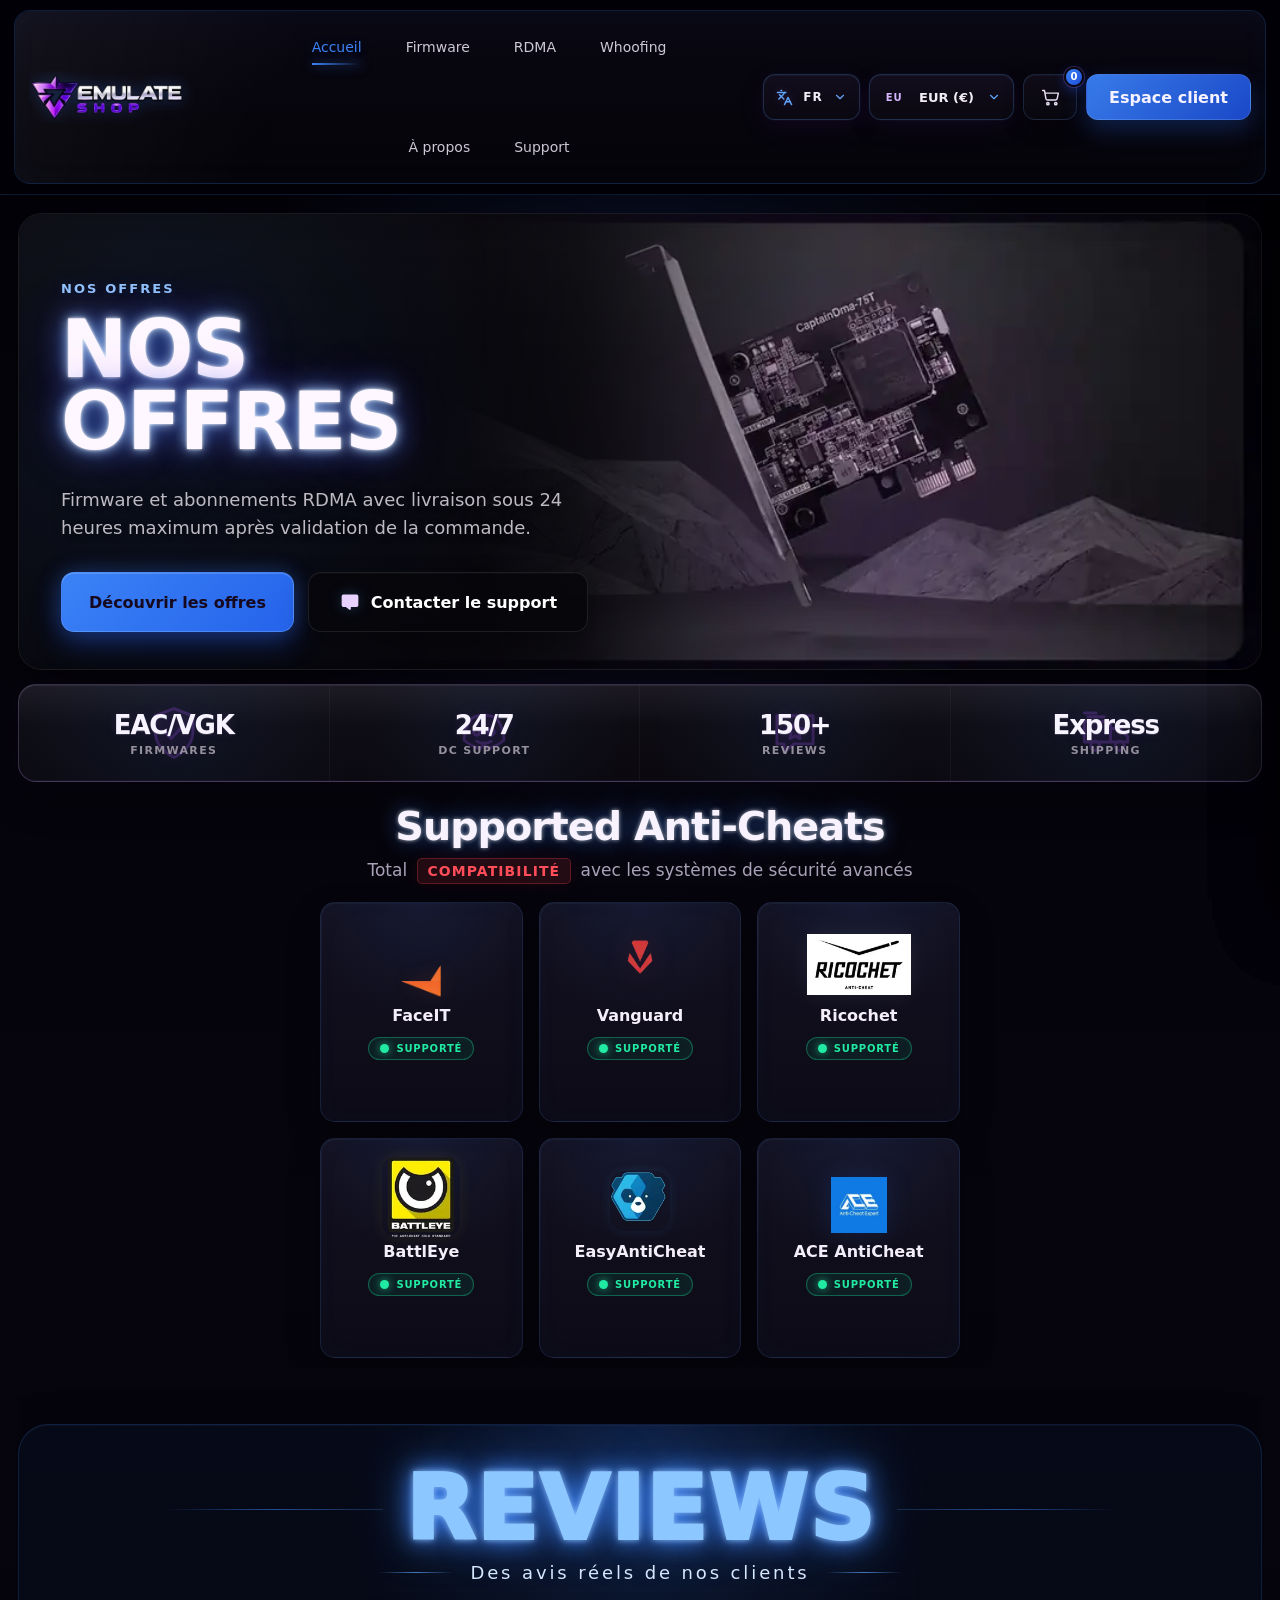
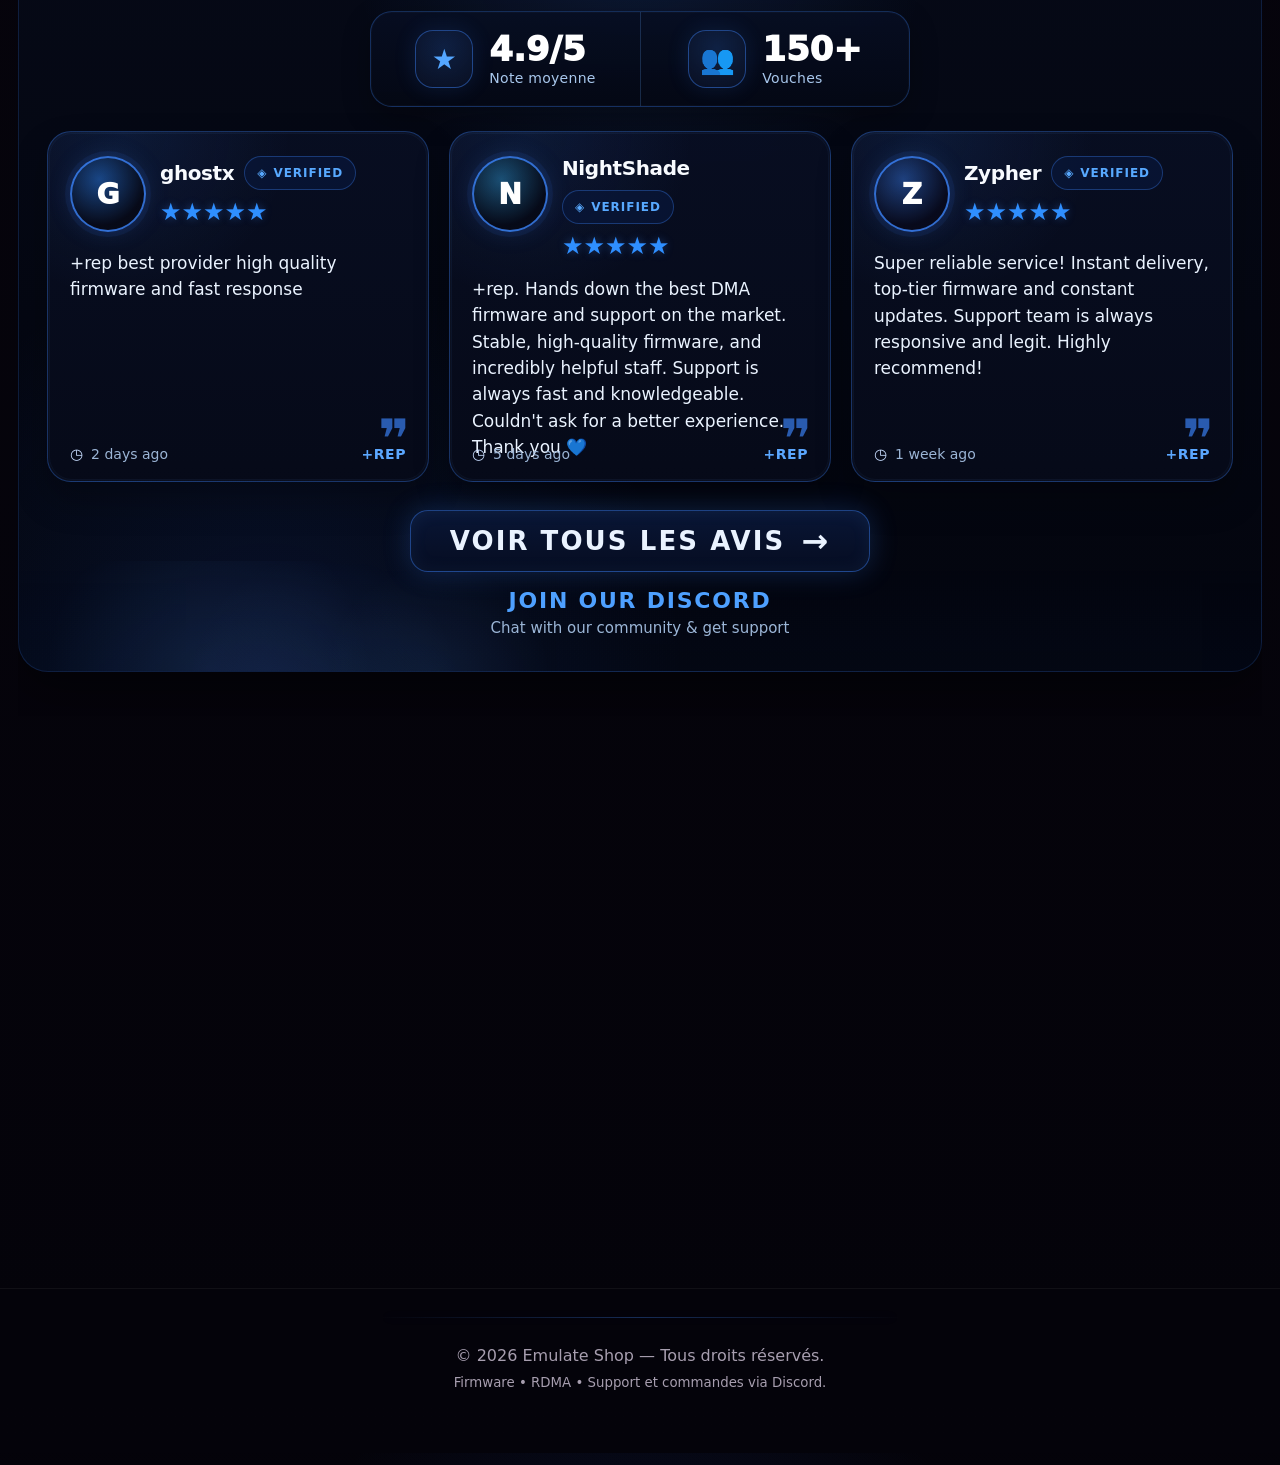
==== index.html @ e0f46ba9 "Restore full Emulate Shop index and remove broken loader build" ====
<!DOCTYPE html>

<html lang="fr">
<head>
<meta charset="utf-8"/>
<meta content="width=device-width, initial-scale=1.0" name="viewport"/>
<title>Emulate Shop — Firmware &amp; RDMA</title>
<meta content="#07050d" name="theme-color"/>
<meta content="Emulate Shop — offres Firmware et abonnements RDMA, support et suivi des commandes via Discord." name="description"/>
<style>
:root{
--bg:#06040d;
--bg2:#0a0712;
--panel:#0d0916;
--panel-2:#121022;
--line:rgba(170,110,255,.18);
--line-2:rgba(255,255,255,.08);
--purple:#3b82f6;
--purple-2:#1d4ed8;
--purple-3:#93c5fd;
--green:#39f370;
--green-soft:rgba(57,243,112,.14);
--gold:#ffb122;
--gold-soft:rgba(255,177,34,.13);
--text:#f6f2ff;
--muted:#b9b0c5;
--danger:#ff4d4d;
--shadow:0 20px 60px rgba(0,0,0,.45);
--radius:18px;
--header-h:82px;
}
*{box-sizing:border-box}
html{scroll-behavior:smooth}
body{
margin:0;
color:var(--text);
font-family:Inter,system-ui,-apple-system,Segoe UI,Arial,sans-serif;
background:
radial-gradient(ellipse 50% 30% at 50% 12%, rgba(37,99,235,.14), transparent 60%),
linear-gradient(180deg, rgba(4,3,10,.96) 0%, rgba(6,4,12,.98) 40%, rgba(4,3,10,1) 100%);
overflow-x:hidden;
background-color:#05030b;
}
a{text-decoration:none;color:inherit}
button,input,select{font:inherit}
img{max-width:100%}

.wrapper{width:min(1280px, calc(100% - 36px)); margin:auto}

.site-header{
position:sticky; top:0; z-index:100;
height:var(--header-h);
display:flex; align-items:center;
background:rgba(5,4,10,.82);
backdrop-filter:blur(14px);
border-bottom:1px solid rgba(255,255,255,.06);
}
.site-header .wrapper{display:flex; align-items:center; gap:24px}
.brand{
display:flex; align-items:center; gap:12px; white-space:nowrap; min-width:215px;
}
.brand-word{
font-weight:900;
line-height:.88;
letter-spacing:.03em;
font-size:21px;
}
.brand-word span{display:block}
.brand-word b{color:var(--purple)}
.logo-svg{
width:42px; height:42px; flex:0 0 42px;
filter:drop-shadow(0 0 12px rgba(59,130,246,.45));
}
.nav{
display:flex; align-items:center; gap:34px; flex-wrap:wrap;
}
.nav a{
color:#cec7d6;
font-size:15px;
padding:30px 0 28px;
position:relative;
transition:.22s;
}
.nav a:hover, .nav a.active{color:var(--purple)}
.nav a.active::after, .nav a:hover::after{
content:""; position:absolute; left:0; right:0; bottom:10px; height:2px;
background:linear-gradient(90deg, var(--purple), transparent);
box-shadow:0 0 12px rgba(59,130,246,.65);
}
.header-spacer{flex:1}
.header-tools{
display:flex; align-items:center; gap:12px; flex-wrap:wrap; justify-content:flex-end;
}
.tool-select, .icon-btn, .client-btn{
height:46px;
border-radius:12px;
border:1px solid rgba(255,255,255,.10);
background:rgba(9,8,15,.92);
color:var(--text);
}
.tool-select{
display:flex; align-items:center; gap:10px;
padding:0 14px; min-width:130px;
box-shadow:inset 0 0 0 1px rgba(59,130,246,.06);
}
.tool-select label{font-size:0}
.tool-select .flag{font-size:15px}
.tool-select select{
background:transparent; color:var(--text); border:none; outline:none; width:100%;
}
.tool-select option{color:#111}
.icon-btn{
width:52px; display:grid; place-items:center;
position:relative; cursor:pointer;
}
.icon-btn:hover,.client-btn:hover,.hero-actions .secondary:hover,.cta-btn:hover{
transform:translateY(-1px);
}
.cart-count{
position:absolute; right:-5px; top:-7px;
width:21px; height:21px; border-radius:50%;
display:grid; place-items:center;
background:linear-gradient(180deg,#2563eb,#1d4ed8);
color:#fff; font-size:11px; font-weight:800;
box-shadow:0 0 14px rgba(142,55,255,.55);
}
.client-btn{
display:inline-flex; align-items:center; justify-content:center;
padding:0 22px; font-weight:700; min-width:160px;
background:linear-gradient(135deg, rgba(59,130,246,.95), rgba(29,78,216,.92));
box-shadow:0 10px 24px rgba(37,99,235,.28);
}
.mobile-toggle{
display:none; width:46px; height:46px; border-radius:12px; border:1px solid rgba(255,255,255,.12);
background:rgba(9,8,15,.92); color:#fff; font-size:22px;
}

.hero{
padding:18px 0 0;
}
.hero-card{
position:relative;
min-height:410px;
border:1px solid rgba(255,255,255,.07);
border-radius:24px;
overflow:hidden;
background:
linear-gradient(90deg, rgba(4,3,9,.96) 0%, rgba(4,3,9,.88) 34%, rgba(4,3,9,.45) 62%, rgba(4,3,9,.2) 100%),
radial-gradient(ellipse 44% 60% at 70% 24%, rgba(59,130,246,.22), transparent 70%);
box-shadow:var(--shadow);
}
.hero-bg{
position:absolute; inset:0;
background:
radial-gradient(ellipse 36% 48% at 68% 28%, rgba(96,165,250,.62), transparent 60%),
radial-gradient(ellipse 28% 40% at 76% 26%, rgba(138,42,255,.56), transparent 68%),
radial-gradient(ellipse 22% 32% at 84% 34%, rgba(59,130,246,.32), transparent 72%),
linear-gradient(180deg, rgba(9,7,14,.06), rgba(0,0,0,.18));
filter:blur(6px) saturate(130%);
}
.hero-bg::before{
content:"";
position:absolute; left:0; right:0; bottom:0; height:46%;
background:
linear-gradient(180deg, transparent 0%, rgba(4,4,9,.06) 20%, rgba(5,4,12,.5) 64%, rgba(3,3,7,.92) 100%);
}
.hero-bg::after{
content:"";
position:absolute; inset:0;
background-image:
radial-gradient(1px 1px at 12% 25%, rgba(255,255,255,.65), transparent),
radial-gradient(1.2px 1.2px at 24% 18%, rgba(255,255,255,.42), transparent),
radial-gradient(1px 1px at 65% 16%, rgba(255,255,255,.7), transparent),
radial-gradient(1px 1px at 73% 14%, rgba(255,255,255,.45), transparent),
radial-gradient(1.1px 1.1px at 82% 22%, rgba(255,255,255,.35), transparent),
radial-gradient(1px 1px at 88% 12%, rgba(255,255,255,.35), transparent);
opacity:.75;
}
.mountains{
position:absolute; left:0; right:0; bottom:96px; height:185px;
background:
radial-gradient(circle at 72% 73%, rgba(255,80,255,.18), transparent 20%),
linear-gradient(180deg, transparent 40%, rgba(10,6,18,.2) 100%);
}
.mountains svg{width:100%; height:100%; display:block; opacity:.95}
.hero-content{
position:relative; z-index:2;
max-width:560px; padding:58px 34px 40px;
}
.kicker{
display:inline-flex; align-items:center; gap:8px;
color:#93c5fd; font-size:12px; font-weight:800; letter-spacing:.18em;
text-transform:uppercase;
margin-bottom:18px;
}
.hero-title{
margin:0;
font-size:84px;
line-height:.89;
letter-spacing:.01em;
font-weight:900;
text-transform:uppercase;
color:#f7efff;
text-shadow:
0 0 3px rgba(255,255,255,.8),
0 0 12px rgba(147,197,253,.95),
0 0 28px rgba(37,99,235,.82);
}
.hero-title .dot{color:#fff; text-shadow:0 0 18px rgba(255,255,255,.8)}
.hero-desc{
margin:28px 0 0;
color:#ddd6e7;
font-size:19px;
line-height:1.55;
max-width:510px;
}
.hero-actions{
display:flex; gap:14px; flex-wrap:wrap;
margin-top:26px;
}
.cta-btn, .hero-actions .secondary{
min-height:58px;
border-radius:14px; border:1px solid rgba(255,255,255,.10);
display:inline-flex; align-items:center; justify-content:center;
padding:0 24px; font-weight:800; cursor:pointer;
transition:.22s;
}
.cta-btn{
background:linear-gradient(135deg, #3b82f6, #1d4ed8);
box-shadow:0 12px 32px rgba(37,99,235,.32);
}
.hero-actions .secondary{
background:rgba(8,8,12,.42); color:#fff;
}
.hero-actions .secondary .ico{margin-right:10px; font-size:18px}
.hero-strip{
margin-top:16px;
display:grid; grid-template-columns:repeat(4,1fr);
gap:0; border:1px solid rgba(255,255,255,.08); border-radius:20px; overflow:hidden;
background:rgba(6,5,12,.84);
box-shadow:var(--shadow);
}
.strip-item{
display:flex; align-items:center; gap:14px;
padding:20px 22px;
border-right:1px solid rgba(255,255,255,.08);
}
.strip-item:last-child{border-right:none}
.strip-icon{
width:52px; height:52px; flex:0 0 52px; border-radius:50%;
display:grid; place-items:center; font-size:23px;
color:#60a5fa;
background:rgba(118,41,227,.16);
box-shadow:inset 0 0 14px rgba(168,92,255,.12);
}
.strip-item b{display:block; font-size:15px; margin-bottom:4px}
.strip-item span{font-size:13px; color:#bdb4c8; line-height:1.35}

.section{padding:34px 0}
.section-head{
text-align:center; margin-bottom:22px;
}
.section-head h2{
margin:0;
display:inline-flex; align-items:center; gap:16px;
font-size:58px; font-weight:900; text-transform:uppercase;
color:#dbeafe;
text-shadow:0 0 4px rgba(255,255,255,.7), 0 0 18px rgba(59,130,246,.75);
}
.section-head h2::before, .section-head h2::after{
content:""; width:120px; height:2px;
background:linear-gradient(90deg, transparent, #3b82f6, transparent);
box-shadow:0 0 16px rgba(166,78,255,.55);
}
.section-head p{
margin:10px 0 0;
color:#c0b7ca;
font-size:20px;
}

.products{
display:grid; grid-template-columns:repeat(4,1fr); gap:20px;
}
.card{
display:flex; flex-direction:column;

position:relative;
display:flex;
flex-direction:column;
padding:22px 22px 18px;
background:linear-gradient(180deg, rgba(8,7,13,.95), rgba(6,5,11,.98));
border:1px solid rgba(96,165,250,.12);
border-radius:22px;
box-shadow:0 16px 42px rgba(0,0,0,.28);
overflow:hidden;
min-height:100%;
}
.card.glow-green{border-color:rgba(68,222,101,.28); box-shadow:0 0 0 1px rgba(63,218,101,.08), 0 16px 42px rgba(0,0,0,.28)}
.card.glow-purple{border-color:rgba(59,130,246,.28); box-shadow:0 0 0 1px rgba(59,130,246,.10), 0 0 34px rgba(37,99,235,.18), 0 16px 42px rgba(0,0,0,.26)}
.card.glow-gold{border-color:rgba(255,176,41,.24); box-shadow:0 0 0 1px rgba(255,176,41,.08), 0 16px 42px rgba(0,0,0,.28)}
.card-ribbon{
position:absolute; right:-42px; top:16px;
transform:rotate(44deg);
background:linear-gradient(135deg,#3b82f6,#2563eb);
color:#fff; font-size:12px; font-weight:800;
padding:8px 48px; box-shadow:0 0 16px rgba(59,130,246,.38);
}
.card-badge{
position:absolute; right:14px; top:14px;
width:30px; height:30px; border-radius:9px;
display:grid; place-items:center; font-size:16px;
color:#fff;
background:rgba(96,165,250,.2);
border:1px solid rgba(255,255,255,.12);
}
.icon-wrap{
width:88px; height:88px; margin:8px auto 18px;
border-radius:22px; display:grid; place-items:center;
background:rgba(255,255,255,.03);
border:1px solid rgba(255,255,255,.08);
box-shadow:inset 0 0 24px rgba(255,255,255,.02);
}
.icon-wrap.green{border-color:rgba(67,241,111,.3); box-shadow:inset 0 0 24px rgba(67,241,111,.05), 0 0 20px rgba(67,241,111,.10)}
.icon-wrap.purple{border-color:rgba(59,130,246,.24); box-shadow:inset 0 0 24px rgba(59,130,246,.05)}
.icon-wrap.gold{border-color:rgba(255,177,34,.24); box-shadow:inset 0 0 24px rgba(255,177,34,.05)}
.card h3{
margin:0 0 6px;
text-align:center;
font-size:24px; font-weight:900;
}
.card .desc{
text-align:center; color:#d6cfdf;
min-height:58px; line-height:1.45; font-size:17px;
}
.features{ flex:1;

list-style:none; padding:0; margin:22px 0 12px;
display:grid; gap:10px;
color:#d8d1df; font-size:15px;
}
.features li{
display:flex; align-items:flex-start; gap:10px;
}
.features li .check{
color:#60a5fa; font-weight:800; line-height:1.1;
}
.card.glow-green .features li .check{color:var(--green)}
.card.glow-gold .features li .check{color:var(--gold)}
.price{
margin-top:auto;
font-size:22px; font-weight:900; text-align:center; margin:8px 0 16px;
color:#60a5fa;
}
.card.glow-green .price{color:var(--green)}
.card.glow-gold .price{color:var(--gold)}
.choose{
width:100%; min-height:54px; height:54px; border:none; cursor:pointer;
border-radius:12px; font-weight:800; font-size:18px;
background:rgba(255,255,255,.02);
color:#fff;
border:1px solid rgba(255,255,255,.10);
transition:.22s;
}
.choose.primary{
background:linear-gradient(135deg, #3b82f6, #1d4ed8);
border-color:transparent;
box-shadow:0 10px 26px rgba(37,99,235,.28);
}
.choose:hover{transform:translateY(-1px)}
.card-note{
margin-top:8px; text-align:center; color:#8f879a; font-size:13px;
}

.info-grid{
margin-top:20px;
display:grid; grid-template-columns:repeat(4,1fr);
gap:0; border:1px solid rgba(255,255,255,.08); border-radius:18px; overflow:hidden;
background:rgba(8,7,14,.82);
}
.info-item{
padding:18px 20px; display:flex; gap:14px; align-items:flex-start;
border-right:1px solid rgba(255,255,255,.08);
}
.info-item:last-child{border-right:none}
.info-icon{
width:46px; height:46px; flex:0 0 46px; display:grid; place-items:center;
border-radius:50%; background:rgba(115,42,228,.15); color:#60a5fa; font-size:22px;
}
.info-item b{display:block; margin-bottom:3px}
.info-item span{display:block; color:#bcb4c7; line-height:1.35}

.two-col{
display:grid; grid-template-columns:1.1fr .9fr; gap:20px;
}
.panel{
background:linear-gradient(180deg, rgba(10,8,16,.92), rgba(7,5,12,.98));
border:1px solid rgba(255,255,255,.08);
border-radius:22px; padding:24px;
box-shadow:var(--shadow);
}
.panel h3{margin:0 0 12px; font-size:28px}
.panel p, .panel li{color:#d3ccdd; line-height:1.55}
.firmware-list{
margin:0; padding-left:18px; display:grid; gap:10px;
}

.footer{
padding:38px 0 60px; color:#a79eaf; text-align:center;
}
.footer small{display:block; margin-top:10px}

.overlay{
position:fixed; inset:0; background:rgba(0,0,0,.55);
opacity:0; pointer-events:none; transition:.2s; z-index:120;
}
.drawer{
position:fixed; top:0; right:0; width:min(430px, 100%); height:100vh;
background:linear-gradient(180deg, rgba(11,8,18,.98), rgba(7,6,12,.98));
border-left:1px solid rgba(255,255,255,.08);
transform:translateX(100%); transition:.25s; z-index:130;
display:flex; flex-direction:column;
box-shadow:var(--shadow);
}
.drawer.open{transform:translateX(0)}
.overlay.open{opacity:1; pointer-events:auto}
.drawer-head{
display:flex; align-items:center; justify-content:space-between;
padding:20px 20px 16px; border-bottom:1px solid rgba(255,255,255,.08);
}
.drawer-head h3{margin:0; font-size:26px}
.close-btn{
width:40px; height:40px; border-radius:10px; border:1px solid rgba(255,255,255,.10);
background:rgba(255,255,255,.03); color:#fff; cursor:pointer;
}
.drawer-body{padding:18px 20px; overflow:auto; flex:1}
.cart-items{display:grid; gap:10px}
.cart-item{
display:grid; grid-template-columns:1fr auto; gap:10px;
border:1px solid rgba(255,255,255,.08);
border-radius:16px; padding:14px; background:rgba(255,255,255,.02);
}
.cart-item b{display:block; margin-bottom:4px}
.cart-item small{color:#b1a7bc}
.cart-price{font-weight:900; font-size:18px; color:#d7b4ff}
.empty{
color:#b5aebf; text-align:center; padding:32px 10px;
}
.total-line{
display:flex; align-items:center; justify-content:space-between;
padding:18px 0; font-size:20px; font-weight:900;
border-top:1px solid rgba(255,255,255,.08);
margin-top:16px;
}
.cart-actions{
display:grid; grid-template-columns:1fr 1fr; gap:12px;
}
.support-grid{
display:grid; gap:12px;
}
.support-method{
border:1px solid rgba(255,255,255,.08);
border-radius:16px; padding:14px; background:rgba(255,255,255,.02);
}
.support-method b{display:block; margin-bottom:5px}
.client-box{
display:grid; gap:10px;
}
.client-box input{
width:100%; min-height:48px; border-radius:12px; border:1px solid rgba(255,255,255,.1);
background:rgba(255,255,255,.03); color:#fff; padding:0 14px;
}
.client-box button{
min-height:50px; border:none; border-radius:12px; cursor:pointer;
background:linear-gradient(135deg,#3b82f6,#1d4ed8); color:#fff; font-weight:800;
}

.auth-tabs{
display:grid; grid-template-columns:1fr 1fr; gap:8px;
background:rgba(255,255,255,.03); border:1px solid rgba(255,255,255,.08);
border-radius:14px; padding:5px; margin-bottom:18px;
}
.auth-tab{
min-height:42px; border:none; border-radius:10px; cursor:pointer;
background:transparent; color:#b9b0c5; font-weight:800; font-size:14px;
transition:.2s;
}
.auth-tab.active{
background:linear-gradient(135deg,#3b82f6,#1d4ed8); color:#fff;
box-shadow:0 6px 16px rgba(59,130,246,.35);
}
.auth-panel{display:none}
.auth-panel.active{display:grid; gap:12px}
.social-btn{
width:100%; min-height:50px; border-radius:12px; cursor:pointer;
display:flex; align-items:center; justify-content:center; gap:10px;
font-weight:800; font-size:14.5px; border:1px solid rgba(255,255,255,.12);
background:rgba(255,255,255,.04); color:#fff; transition:.2s;
}
.social-btn:hover{transform:translateY(-1px); background:rgba(255,255,255,.08)}
.social-btn svg{width:20px; height:20px; flex:0 0 20px}
.social-btn.google{background:#fff; color:#1f1f1f; border-color:#fff}
.social-btn.google:hover{background:#f1f1f1}
.social-btn.discord{background:#5865F2; border-color:#5865F2}
.social-btn.discord:hover{background:#4752c4}
.auth-divider{
display:flex; align-items:center; gap:12px; color:#8d8394; font-size:12.5px;
text-transform:uppercase; letter-spacing:.05em; margin:2px 0;
}
.auth-divider::before, .auth-divider::after{
content:""; flex:1; height:1px; background:rgba(255,255,255,.12);
}
.field-group{display:grid; gap:6px}
.field-group label{font-size:12.5px; color:#b9b0c5; font-weight:700}
.field-row{display:flex; align-items:center; justify-content:space-between; font-size:13px; color:#b9b0c5}
.field-row a{color:var(--purple-3)}
.remember{display:flex; align-items:center; gap:8px}
.auth-switch{
text-align:center; font-size:13.5px; color:#b9b0c5; margin-top:4px;
}
.auth-switch b{color:#fff; cursor:pointer; text-decoration:underline}
.auth-error{
display:none; background:rgba(255,77,77,.12); border:1px solid rgba(255,77,77,.35);
color:#ffb3b3; border-radius:10px; padding:10px 12px; font-size:13px;
}
.auth-error.show{display:block}
.pass-wrap{position:relative}
.pass-wrap input{padding-right:42px}
.pass-toggle{
position:absolute; right:6px; top:50%; transform:translateY(-50%);
background:transparent; border:none; color:#b9b0c5; cursor:pointer;
min-height:auto; padding:6px;
}
.notice{
position:fixed; left:50%; bottom:18px; transform:translateX(-50%) translateY(30px);
background:rgba(10,8,16,.96); color:#fff;
border:1px solid rgba(255,255,255,.10); border-radius:14px; padding:12px 16px;
opacity:0; pointer-events:none; transition:.22s; z-index:140;
box-shadow:var(--shadow);
}
.notice.show{opacity:1; transform:translateX(-50%) translateY(0)}

.anti-cheats-section{
padding:54px 0 36px;
}
.anti-cheats-head{
text-align:center;
margin-bottom:28px;
}
.anti-cheats-head h2{
margin:0;
font-size:clamp(34px,4vw,50px);
line-height:1.05;
font-weight:900;
letter-spacing:-.025em;
color:#f8f2ff;
text-shadow:0 0 4px rgba(255,255,255,.65),0 0 22px rgba(59,130,246,.55);
}
.anti-cheats-subtitle{
margin:14px 0 0;
color:#a9a1b7;
font-size:clamp(15px,1.7vw,19px);
}
.anti-cheats-subtitle .accent{
display:inline-block;
margin:0 4px;
padding:4px 10px;
border-radius:5px;
color:#ff4d5a;
background:rgba(255,64,78,.12);
border:1px solid rgba(255,64,78,.28);
font-size:.82em;
font-weight:900;
letter-spacing:.08em;
box-shadow:0 0 16px rgba(255,64,78,.08);
}
.anti-cheats-grid{
width:min(760px,100%);
margin:0 auto;
display:grid;
grid-template-columns:repeat(3,1fr);
gap:22px;
}
.anti-cheat-card{
min-height:184px;
padding:24px 18px 20px;
display:flex;
flex-direction:column;
align-items:center;
justify-content:center;
text-align:center;
border-radius:17px;
border:1px solid rgba(96,165,250,.14);
background:
radial-gradient(circle at 50% 0%,rgba(59,130,246,.08),transparent 48%),
linear-gradient(180deg,rgba(20,18,34,.96),rgba(13,11,23,.98));
box-shadow:
inset 0 0 28px rgba(59,130,246,.025),
0 14px 34px rgba(0,0,0,.22);
transition:transform .22s ease,border-color .22s ease,box-shadow .22s ease;
}
.anti-cheat-card:hover{
transform:translateY(-3px);
border-color:rgba(59,130,246,.38);
box-shadow:
inset 0 0 28px rgba(59,130,246,.045),
0 18px 42px rgba(0,0,0,.28),
0 0 26px rgba(37,99,235,.10);
}
.anti-cheat-logo{
width:76px;
height:58px;
margin-bottom:13px;
display:grid;
place-items:center;
color:#fff;
font-size:14px;
font-weight:950;
letter-spacing:-.04em;
border-radius:11px;
background:rgba(255,255,255,.035);
border:1px solid rgba(255,255,255,.07);
text-shadow:0 0 12px rgba(255,255,255,.18);
}
.anti-cheat-logo.facilt{
background:transparent;
border-color:transparent;
position:relative;
}
.anti-cheat-logo.facilt::before{
content:"";
width:0;
height:0;
border-top:12px solid transparent;
border-bottom:12px solid transparent;
border-right:29px solid #ff693d;
filter:drop-shadow(0 0 7px rgba(255,92,57,.25));
}
.anti-cheat-logo.vanguard{
background:transparent;
border-color:transparent;
color:#ff4651;
font-size:29px;
}
.anti-cheat-logo.ricochet{
width:130px;
height:88px;
background:transparent;
border-color:transparent;
overflow:visible;
display:flex;
align-items:center;
justify-content:center;
filter:drop-shadow(0 0 10px rgba(255,255,255,.06));
}
.anti-cheat-logo.ricochet::before{content:none;}
.ricochet-logo-img{
display:block;
width:124px;
height:82px;
object-fit:contain;
}
.anti-cheat-logo.battleeye{
width:92px;
height:92px;
border-radius:16px;
background:transparent;
border-color:transparent;
overflow:visible;
display:flex;
align-items:center;
justify-content:center;
box-shadow:none;
}
.anti-cheat-logo.battleeye::before{content:none;}
.battleeye-logo-img{
display:block;
width:92px;
height:92px;
object-fit:contain;
border-radius:14px;
box-shadow:0 0 16px rgba(255,228,0,.08);
}
.anti-cheat-logo.eac{
width:84px;
height:84px;
padding:0;
border-radius:16px;
background:transparent;
border-color:transparent;
overflow:visible;
display:flex;
align-items:center;
justify-content:center;
color:transparent;
font-size:0;
box-shadow:none;
}
.anti-cheat-logo.eac::before{content:none;}
.eac-logo-img{
display:block;
width:70px;
height:70px;
object-fit:contain;
object-position:center center;
transform:none;
margin:0 auto;
border-radius:14px;
box-shadow:0 0 12px rgba(77,190,255,.10);
}
.anti-cheat-logo.ace{
width:74px;
height:74px;
border-radius:16px;
background:transparent;
border-color:transparent;
overflow:visible;
display:flex;
align-items:center;
justify-content:center;
color:transparent;
font-size:0;
box-shadow:none;
}
.anti-cheat-logo.ace::before{content:none;}
.ace-logo-img{
display:block;
width:68px;
height:68px;
object-fit:contain;
object-position:center;
filter:drop-shadow(0 0 12px rgba(46,116,255,.14));
}
.anti-cheat-name{
margin:0 0 12px;
font-size:18px;
font-weight:850;
color:#f3eef9;
}
.anti-cheat-status{
display:inline-flex;
align-items:center;
gap:7px;
padding:6px 13px;
border-radius:999px;
color:#21eaa2;
background:rgba(24,229,157,.08);
border:1px solid rgba(24,229,157,.34);
box-shadow:inset 0 0 12px rgba(24,229,157,.035);
font-size:11px;
font-weight:900;
letter-spacing:.08em;
text-transform:uppercase;
}
.anti-cheat-status::before{
content:"";
width:9px;
height:9px;
border-radius:50%;
background:#21eaa2;
box-shadow:0 0 9px rgba(33,234,162,.75);
}
@media(max-width:760px){
.anti-cheats-grid{grid-template-columns:repeat(2,1fr);gap:16px;}
}
@media(max-width:500px){
.anti-cheats-section{padding-top:38px;}
.anti-cheats-grid{grid-template-columns:1fr;max-width:360px;}
.anti-cheat-card{min-height:170px;}
}

.anti-cheat-logo.facilt{
width:76px;
height:58px;
background:transparent;
border-color:transparent;
overflow:visible;
filter:drop-shadow(0 0 9px rgba(255,91,48,.12));
}
.anti-cheat-logo.facilt::before{content:none;}
.faceit-logo-img{
display:block;
width:64px;
height:64px;
object-fit:contain;
}

.anti-cheat-logo.vanguard{
width:180px;
height:150px;
background:transparent;
border-color:transparent;
overflow:visible;
display:flex;
align-items:center;
justify-content:center;
filter:drop-shadow(0 0 14px rgba(220,54,62,.18));
}
.anti-cheat-logo.vanguard::before{content:none;}
.vanguard-logo-img{
display:block;
width:180px;
height:180px;
object-fit:contain;
}

.anti-cheats-section.compact{
padding:24px 0 10px;
}
.anti-cheats-section.compact .anti-cheats-head{
margin-bottom:18px;
}
.anti-cheats-section.compact .anti-cheats-head h2{
font-size:clamp(28px,3.1vw,40px);
}
.anti-cheats-section.compact .anti-cheats-subtitle{
margin-top:10px;
font-size:clamp(13px,1.35vw,17px);
}
.anti-cheats-section.compact .anti-cheats-grid{
width:min(640px,100%);
gap:16px;
}
.anti-cheats-section.compact .anti-cheat-card{
min-height:158px;
padding:18px 14px 16px;
border-radius:15px;
}
.anti-cheats-section.compact .anti-cheat-logo{
margin-bottom:10px;
}
.anti-cheats-section.compact .anti-cheat-logo.facilt{width:64px;height:48px;}
.anti-cheats-section.compact .faceit-logo-img{width:54px;height:54px;}
.anti-cheats-section.compact .anti-cheat-logo.vanguard{width:112px;height:88px;}
.anti-cheats-section.compact .vanguard-logo-img{width:112px;height:112px;}
.anti-cheats-section.compact .anti-cheat-logo.ricochet{width:110px;height:72px;}
.anti-cheats-section.compact .ricochet-logo-img{width:104px;height:68px;}
.anti-cheats-section.compact .anti-cheat-logo.battleeye{width:80px;height:80px;}
.anti-cheats-section.compact .battleeye-logo-img{width:80px;height:80px;}
.anti-cheats-section.compact .anti-cheat-logo.eac{width:72px;height:72px;}
.anti-cheats-section.compact .eac-logo-img{width:60px;height:60px;}
.anti-cheats-section.compact .anti-cheat-logo.ace{width:64px;height:64px;}
.anti-cheats-section.compact .ace-logo-img{width:56px;height:56px;}
.anti-cheats-section.compact .anti-cheat-name{
margin-bottom:10px;
font-size:16px;
}
.anti-cheats-section.compact .anti-cheat-status{
padding:5px 11px;
font-size:10px;
}
@media(max-width:760px){
.anti-cheats-section.compact .anti-cheats-grid{max-width:560px;gap:14px;}
.anti-cheats-section.compact .anti-cheat-card{min-height:148px;}
}
@media(max-width:500px){
.anti-cheats-section.compact .anti-cheats-grid{grid-template-columns:1fr;max-width:320px;}
}

@media (max-width: 1180px){
.nav{gap:20px}
.products{grid-template-columns:repeat(2,1fr)}
.hero-title{font-size:70px}
}
@media (max-width: 980px){
.site-header{height:auto}
.site-header .wrapper{padding:14px 0; flex-wrap:wrap}
.mobile-toggle{display:grid; place-items:center}
.nav{
display:none; width:100%; order:10;
padding:10px 0 6px; gap:16px; flex-direction:column; align-items:flex-start;
}
.nav.open{display:flex}
.nav a{padding:6px 0}
.nav a.active::after, .nav a:hover::after{bottom:-3px}
.header-spacer{display:none}
.header-tools{margin-left:auto}
.hero-strip, .info-grid{grid-template-columns:1fr 1fr}
.two-col{grid-template-columns:1fr}
}
@media (max-width: 720px){
.wrapper{width:min(100% - 20px, 1280px)}
.brand-word{font-size:17px}
.tool-select{min-width:116px; padding:0 10px}
.client-btn{min-width:auto; padding:0 16px}
.hero-card{min-height:auto}
.hero-content{padding:34px 20px 28px}
.hero-title{font-size:48px}
.hero-desc{font-size:17px}
.hero-actions{display:grid; grid-template-columns:1fr}
.hero-strip, .info-grid, .products, .section-head h2{font-size:40px}
.section-head h2::before, .section-head h2::after{width:40px}
.cart-actions{grid-template-columns:1fr}
}

.brand{
display:flex !important;
align-items:center !important;
gap:0 !important;
min-width:auto !important;
}
.brand-image{
display:block;
width:260px;
max-width:min(32vw, 260px);
height:auto;
object-fit:contain;
filter:drop-shadow(0 0 10px rgba(59,130,246,.28));
}
.logo-svg,
.brand-word{
display:none !important;
}
@media (max-width: 720px){
.brand-image{
width:190px;
max-width:48vw;
}
}

#siteBrand.brand{
display:flex !important;
align-items:center !important;
min-width:0 !important;
gap:0 !important;
flex:0 0 auto !important;
}
#siteBrand .brand-image{
display:block !important;
width:300px !important;
max-width:min(34vw, 300px) !important;
height:auto !important;
object-fit:contain !important;
filter:drop-shadow(0 0 10px rgba(59,130,246,.32)) !important;
}
#siteBrand .logo-svg,
#siteBrand .brand-word{
display:none !important;
}
@media (max-width:980px){
#siteBrand .brand-image{
width:220px !important;
max-width:52vw !important;
}
}
@media (max-width:720px){
#siteBrand .brand-image{
width:180px !important;
max-width:48vw !important;
}
}

.site-header{
position:sticky !important;
top:0 !important;
z-index:1000 !important;
height:auto !important;
padding:10px 0 !important;
background:rgba(3,2,8,.94) !important;
border-bottom:1px solid rgba(59,130,246,.20) !important;
backdrop-filter:blur(18px) !important;
box-shadow:0 10px 32px rgba(0,0,0,.28) !important;
}
.site-header .wrapper{
min-height:66px !important;
width:min(1380px,calc(100% - 28px)) !important;
margin:auto !important;
padding:8px 14px !important;
display:flex !important;
align-items:center !important;
gap:24px !important;
flex-wrap:nowrap !important;
border:1px solid rgba(59,130,246,.20) !important;
border-radius:16px !important;
background:linear-gradient(180deg,rgba(10,7,17,.92),rgba(5,4,10,.94)) !important;
box-shadow:
inset 0 0 28px rgba(59,130,246,.035),
0 10px 30px rgba(0,0,0,.22) !important;
}

#siteBrand.brand{
display:flex !important;
align-items:center !important;
justify-content:flex-start !important;
flex:0 0 210px !important;
width:210px !important;
min-width:210px !important;
max-width:210px !important;
overflow:hidden !important;
}
#siteBrand .brand-image{
display:block !important;
width:205px !important;
height:52px !important;
max-width:100% !important;
object-fit:contain !important;
object-position:left center !important;
filter:drop-shadow(0 0 8px rgba(59,130,246,.28)) !important;
}

.nav{
display:flex !important;
align-items:center !important;
gap:26px !important;
margin:0 !important;
flex:0 1 auto !important;
white-space:nowrap !important;
}
.nav a{
padding:20px 0 !important;
font-size:14px !important;
}

.header-spacer{flex:1 1 auto !important;}
.header-tools{
display:flex !important;
align-items:center !important;
gap:9px !important;
flex:0 0 auto !important;
margin-left:auto !important;
}

@media(max-width:1180px){
#siteBrand.brand{
flex-basis:170px !important;
width:170px !important;
min-width:170px !important;
max-width:170px !important;
}
#siteBrand .brand-image{
width:165px !important;
height:46px !important;
}
.nav{gap:16px !important;}
.nav a{font-size:13px !important;}
}
@media(max-width:980px){
.site-header .wrapper{
flex-wrap:wrap !important;
}
#siteBrand.brand{
flex:0 0 185px !important;
width:185px !important;
min-width:185px !important;
max-width:185px !important;
}
#siteBrand .brand-image{
width:180px !important;
height:48px !important;
}
.mobile-toggle{
display:grid !important;
place-items:center !important;
margin-left:auto !important;
order:2 !important;
}
.header-tools{
order:3 !important;
width:100% !important;
justify-content:flex-end !important;
}
.nav{
order:4 !important;
width:100% !important;
display:none !important;
flex-direction:column !important;
align-items:flex-start !important;
gap:4px !important;
padding:8px 0 4px !important;
}
.nav.open{display:flex !important;}
.nav a{padding:9px 4px !important;}
}
@media(max-width:620px){
.site-header{padding:7px 0 !important;}
.site-header .wrapper{
width:calc(100% - 14px) !important;
padding:7px 9px !important;
border-radius:13px !important;
gap:10px !important;
}
#siteBrand.brand{
flex:0 0 150px !important;
width:150px !important;
min-width:150px !important;
max-width:150px !important;
}
#siteBrand .brand-image{
width:148px !important;
height:42px !important;
}
}

.rdma-section{
padding-top:48px;
}
.rdma-products{
display:grid;
grid-template-columns:repeat(3,1fr);
gap:20px;
max-width:1040px;
margin:0 auto;
}
.rdma-card{
position:relative;
border-color:rgba(62,186,255,.22);
background:
radial-gradient(circle at 50% 0%,rgba(39,145,255,.10),transparent 38%),
linear-gradient(180deg,rgba(8,9,18,.96),rgba(5,6,13,.99));
}
.rdma-card:hover{
border-color:rgba(74,193,255,.48);
box-shadow:0 18px 48px rgba(0,0,0,.30),0 0 28px rgba(57,148,255,.12);
}
.rdma-featured{
border-color:rgba(59,130,246,.48);
box-shadow:0 0 34px rgba(37,99,235,.17),0 18px 48px rgba(0,0,0,.30);
}
.rdma-icon{
width:82px;
height:82px;
margin:8px auto 18px;
border-radius:20px;
display:grid;
place-items:center;
font-size:24px;
font-weight:900;
letter-spacing:.04em;
color:#d9eeff;
border:1px solid rgba(77,189,255,.34);
background:linear-gradient(145deg,rgba(29,113,205,.20),rgba(114,44,223,.18));
box-shadow:inset 0 0 22px rgba(80,180,255,.08),0 0 24px rgba(65,151,255,.10);
}
.rdma-badge{
position:absolute;
top:14px;
right:14px;
border-radius:999px;
padding:6px 9px;
font-size:9px;
font-weight:900;
letter-spacing:.12em;
color:#e8d9ff;
border:1px solid rgba(177,100,255,.28);
background:rgba(140,54,231,.15);
}
.rdma-card .price{
color:#66c7ff;
font-size:26px;
}
.rdma-featured .price{
color:#60a5fa;
}
@media(max-width:900px){
.rdma-products{grid-template-columns:1fr;}
}

.rdma-card{
position:relative;
}
.rdma-warning{
width:88px;
height:88px;
margin:8px auto 18px;
display:grid;
place-items:center;
border-radius:24px;
background:linear-gradient(180deg, rgba(22,10,18,.96), rgba(12,7,14,.98));
border:1px solid rgba(255,94,94,.22);
box-shadow:
inset 0 0 24px rgba(255,75,75,.06),
0 0 24px rgba(255,48,48,.08);
}
.rdma-warning svg{
width:64px;
height:64px;
display:block;
filter:drop-shadow(0 0 12px rgba(255,58,58,.22));
}
.rdma-tech{
margin:14px 0 10px;
padding:12px 14px;
border-radius:14px;
background:rgba(255,255,255,.025);
border:1px solid rgba(255,255,255,.06);
}
.rdma-tech .tech-line{
display:flex;
align-items:flex-start;
gap:10px;
color:#ddd6e7;
font-size:14px;
line-height:1.42;
}
.rdma-tech .tech-line + .tech-line{
margin-top:9px;
}
.rdma-tech .bullet{
flex:0 0 auto;
font-weight:900;
}
.rdma-tech .bullet.warn{
color:#ff6b6b;
}
.rdma-tech .bullet.ok{
color:#66c7ff;
}

.rdma-requirement{
display:flex;
align-items:center;
justify-content:center;
gap:8px;
margin:12px 0 10px;
padding:10px 12px;
border-radius:12px;
border:1px solid rgba(255,92,92,.18);
background:rgba(255,56,67,.055);
color:#f0dfe2;
font-size:13px;
font-weight:700;
text-align:center;
}
.rdma-requirement .req-icon{
width:20px;
height:20px;
flex:0 0 20px;
display:grid;
place-items:center;
border-radius:50%;
background:#ef1f2d;
color:#fff;
font-size:13px;
font-weight:900;
box-shadow:0 0 10px rgba(239,31,45,.22);
}

body{
position:relative;
overflow-x:hidden;
}
.floating-astronaut-layer{
position:fixed;
inset:0;
pointer-events:none !important;
z-index:0;
overflow:hidden;
}
.floating-astronaut{
position:absolute;
height:auto;
opacity:.12;
user-select:none;
will-change:transform;
filter:drop-shadow(0 0 16px rgba(170,120,255,.14));
}

.astro-1{
width:min(19vw,220px);
left:-22vw;
top:8vh;
animation:astroPath1 38s linear infinite;
}
.astro-2{
width:min(15vw,180px);
right:-18vw;
top:29vh;
opacity:.10;
transform:scaleX(-1);
animation:astroPath2 46s linear infinite;
}
.astro-3{
width:min(13vw,155px);
left:-18vw;
top:53vh;
opacity:.09;
animation:astroPath3 52s linear infinite;
}
.astro-4{
width:min(17vw,195px);
right:-20vw;
top:69vh;
opacity:.11;
transform:scaleX(-1);
animation:astroPath4 43s linear infinite;
}
.astro-5{
width:min(11vw,135px);
left:-16vw;
top:82vh;
opacity:.075;
animation:astroPath5 58s linear infinite;
}

@keyframes astroPath1{
0%   {transform:translate3d(0,0,0) rotate(-9deg)}
25%  {transform:translate3d(35vw,7vh,0) rotate(-3deg)}
50%  {transform:translate3d(72vw,-3vh,0) rotate(6deg)}
75%  {transform:translate3d(105vw,6vh,0) rotate(1deg)}
100% {transform:translate3d(138vw,0,0) rotate(-9deg)}
}
@keyframes astroPath2{
0%   {transform:translate3d(0,0,0) scaleX(-1) rotate(7deg)}
30%  {transform:translate3d(-38vw,-5vh,0) scaleX(-1) rotate(2deg)}
65%  {transform:translate3d(-83vw,6vh,0) scaleX(-1) rotate(-5deg)}
100% {transform:translate3d(-135vw,0,0) scaleX(-1) rotate(7deg)}
}
@keyframes astroPath3{
0%   {transform:translate3d(0,0,0) rotate(-4deg)}
35%  {transform:translate3d(48vw,-7vh,0) rotate(4deg)}
70%  {transform:translate3d(96vw,5vh,0) rotate(9deg)}
100% {transform:translate3d(140vw,0,0) rotate(-4deg)}
}
@keyframes astroPath4{
0%   {transform:translate3d(0,0,0) scaleX(-1) rotate(8deg)}
33%  {transform:translate3d(-44vw,8vh,0) scaleX(-1) rotate(1deg)}
66%  {transform:translate3d(-88vw,-4vh,0) scaleX(-1) rotate(-7deg)}
100% {transform:translate3d(-138vw,0,0) scaleX(-1) rotate(8deg)}
}
@keyframes astroPath5{
0%   {transform:translate3d(0,0,0) rotate(-7deg)}
40%  {transform:translate3d(58vw,5vh,0) rotate(3deg)}
75%  {transform:translate3d(108vw,-6vh,0) rotate(8deg)}
100% {transform:translate3d(145vw,0,0) rotate(-7deg)}
}

.site-header,
main,
footer,
.section,
.notice{
position:relative;
z-index:1;
}

.drawer{
position:fixed !important;
z-index:130 !important;
}
.overlay{
position:fixed !important;
z-index:120 !important;
}

@media (max-width:900px){
.floating-astronaut{opacity:.08;}
.astro-1{width:min(30vw,160px)}
.astro-2{width:min(25vw,140px)}
.astro-3{width:min(22vw,125px)}
.astro-4{width:min(27vw,150px)}
.astro-5{width:min(19vw,110px)}
}

@media (prefers-reduced-motion: reduce){
.floating-astronaut{
animation:none !important;
opacity:.06;
}
.astro-1{left:5vw;top:10vh}
.astro-2{right:8vw;top:30vh}
.astro-3{left:12vw;top:52vh}
.astro-4{right:12vw;top:70vh}
.astro-5{left:45vw;top:84vh}
}

}

html{
background:#04030a;
}
body{
margin-bottom:0 !important;
padding-bottom:0 !important;
}
footer.footer{
width:100% !important;
max-width:none !important;
margin:0 !important;
padding:28px 18px 18px !important;
background:#04030a !important;
position:relative !important;
z-index:20 !important;
overflow:hidden;
border-top:1px solid rgba(255,255,255,.05);
}
footer.footer small{
margin-bottom:0 !important;
}

#rdma{
display:block;
animation:none !important;
transition:none !important;
}

#support .two-col{
grid-template-columns:1fr !important;
}

html, body{cursor:auto !important;}
a,button,.choose,.icon-btn,select,summary,.client-btn,.cart-btn,
[role="button"],.oauth-provider-btn,.social-btn,.close-btn{cursor:pointer !important;}

.hero-strip.emulate-stats{
position:relative;
margin-top:18px;
min-height:98px;
display:grid;
grid-template-columns:repeat(4,minmax(0,1fr));
overflow:hidden;
border:1px solid rgba(204,178,255,.22);
border-radius:18px;
background:
linear-gradient(180deg,rgba(31,28,37,.92) 0%,rgba(14,12,19,.97) 42%,rgba(11,9,15,.99) 100%);
box-shadow:
inset 0 1px 0 rgba(255,255,255,.07),
inset 0 -1px 0 rgba(130,69,211,.08),
0 16px 38px rgba(0,0,0,.32),
0 0 28px rgba(129,52,226,.055);
}
.hero-strip.emulate-stats::before{
content:"";
position:absolute;
inset:0;
pointer-events:none;
background:
radial-gradient(circle at 12.5% 50%,rgba(59,130,246,.08),transparent 18%),
radial-gradient(circle at 37.5% 50%,rgba(59,130,246,.07),transparent 18%),
radial-gradient(circle at 62.5% 50%,rgba(59,130,246,.07),transparent 18%),
radial-gradient(circle at 87.5% 50%,rgba(59,130,246,.08),transparent 18%);
}
.hero-strip.emulate-stats .stat-item{
position:relative;
min-width:0;
min-height:96px;
padding:17px 18px 15px;
display:grid;
place-items:center;
text-align:center;
border-right:1px solid rgba(255,255,255,.035);
overflow:hidden;
}
.hero-strip.emulate-stats .stat-item:last-child{
border-right:none;
}
.hero-strip.emulate-stats .stat-icon{
position:absolute;
left:50%;
top:50%;
width:58px;
height:58px;
transform:translate(-50%,-50%);
opacity:.25;
color:#a653ff;
filter:drop-shadow(0 0 13px rgba(166,83,255,.38));
}
.hero-strip.emulate-stats .stat-icon svg{
width:100%;
height:100%;
overflow:visible;
}
.hero-strip.emulate-stats .stat-icon path,
.hero-strip.emulate-stats .stat-icon circle{
fill:rgba(166,83,255,.16);
stroke:currentColor;
stroke-width:3.2;
stroke-linecap:round;
stroke-linejoin:round;
}
.hero-strip.emulate-stats .stat-copy{
position:relative;
z-index:2;
display:grid;
place-items:center;
gap:7px;
}
.hero-strip.emulate-stats .stat-copy strong{
display:block;
margin:0;
color:#f7f3ff;
font-size:26px;
line-height:1;
font-weight:900;
letter-spacing:-.045em;
text-shadow:
0 1px 0 rgba(255,255,255,.16),
0 0 12px rgba(184,116,255,.10);
}
.hero-strip.emulate-stats .stat-copy span{
display:block;
color:#96909d;
font-size:11px;
line-height:1;
font-weight:800;
letter-spacing:.12em;
text-transform:uppercase;
}
.hero-strip.emulate-stats .stat-item{
transition:background .2s ease,box-shadow .2s ease;
}
.hero-strip.emulate-stats .stat-item:hover{
background:linear-gradient(180deg,rgba(145,65,235,.055),rgba(145,65,235,.015));
box-shadow:inset 0 0 26px rgba(151,74,235,.055);
}
.hero-strip.emulate-stats .stat-item:hover .stat-icon{
opacity:.36;
filter:drop-shadow(0 0 17px rgba(166,83,255,.50));
}
.hero-strip.emulate-stats .stat-icon{
transition:opacity .2s ease,filter .2s ease,transform .2s ease;
}
.hero-strip.emulate-stats .stat-item:hover .stat-icon{
transform:translate(-50%,-50%) scale(1.06);
}

@media(max-width:980px){
.hero-strip.emulate-stats{
grid-template-columns:repeat(2,1fr);
}
.hero-strip.emulate-stats .stat-item:nth-child(2){
border-right:none;
}
.hero-strip.emulate-stats .stat-item:nth-child(-n+2){
border-bottom:1px solid rgba(255,255,255,.04);
}
}
@media(max-width:560px){
.hero-strip.emulate-stats{
grid-template-columns:1fr 1fr;
border-radius:16px;
}
.hero-strip.emulate-stats .stat-item{
min-height:86px;
padding:14px 8px 13px;
}
.hero-strip.emulate-stats .stat-copy strong{
font-size:21px;
}
.hero-strip.emulate-stats .stat-copy span{
font-size:9px;
}
.hero-strip.emulate-stats .stat-icon{
width:48px;
height:48px;
}
}

#mainNav a.active{
color:#c78cff !important;
text-shadow:0 0 12px rgba(59,130,246,.22);
}
#mainNav a.active::after{
opacity:1;
}

#mainNav .nav-dropdown{
position:relative;
display:flex;
align-items:center;
align-self:stretch;
}
#mainNav .nav-dropdown-trigger{
appearance:none;
border:0;
outline:0;
background:transparent;
color:#cec7d6;
padding:20px 0 !important;
font:inherit;
font-size:14px !important;
cursor:pointer;
display:inline-flex;
align-items:center;
gap:7px;
position:relative;
transition:color .22s ease;
}
#mainNav .nav-dropdown-trigger:hover,
#mainNav .nav-dropdown-trigger.active,
#mainNav .nav-dropdown.open .nav-dropdown-trigger{
color:var(--purple);
}
#mainNav .nav-dropdown-trigger::after{
content:"";
position:absolute;
left:0;
right:0;
bottom:10px;
height:2px;
opacity:0;
background:linear-gradient(90deg,var(--purple),transparent);
box-shadow:0 0 12px rgba(59,130,246,.65);
transition:opacity .18s ease;
}
#mainNav .nav-dropdown-trigger:hover::after,
#mainNav .nav-dropdown-trigger.active::after,
#mainNav .nav-dropdown.open .nav-dropdown-trigger::after{
opacity:1;
}
#mainNav .dropdown-arrow{
font-size:15px;
line-height:1;
transform:translateY(-1px);
transition:transform .18s ease;
}
#mainNav .nav-dropdown:hover .dropdown-arrow,
#mainNav .nav-dropdown.open .dropdown-arrow{
transform:translateY(-1px) rotate(180deg);
}
#mainNav .nav-dropdown-menu{
position:absolute;
left:50%;
top:calc(100% - 2px);
width:190px;
padding:8px;
border-radius:14px;
border:1px solid rgba(59,130,246,.22);
background:linear-gradient(180deg,rgba(14,10,23,.985),rgba(7,5,13,.99));
box-shadow:0 18px 46px rgba(0,0,0,.48),0 0 28px rgba(124,44,235,.10);
backdrop-filter:blur(18px);
opacity:0;
visibility:hidden;
pointer-events:none;
transform:translate(-50%,8px) scale(.98);
transform-origin:top center;
transition:opacity .16s ease,transform .16s ease,visibility .16s ease;
z-index:1600;
}
#mainNav .nav-dropdown:hover .nav-dropdown-menu,
#mainNav .nav-dropdown.open .nav-dropdown-menu{
opacity:1;
visibility:visible;
pointer-events:auto;
transform:translate(-50%,0) scale(1);
}
#mainNav .nav-dropdown-menu a{
display:flex !important;
align-items:center;
min-height:42px;
padding:10px 12px !important;
border-radius:10px;
color:#cfc7da !important;
font-size:13px !important;
font-weight:750;
letter-spacing:.01em;
transition:background .18s ease,color .18s ease,transform .18s ease !important;
}
#mainNav .nav-dropdown-menu a::after{display:none !important;}
#mainNav .nav-dropdown-menu a:hover,
#mainNav .nav-dropdown-menu a.sub-active{
color:#fff !important;
background:linear-gradient(90deg,rgba(59,130,246,.18),rgba(59,130,246,.055));
transform:translateX(2px);
}
#mainNav .nav-dropdown-menu a.sub-active{
box-shadow:inset 2px 0 0 var(--purple);
}

@media(max-width:980px){
#mainNav .nav-dropdown{
width:100%;
display:block;
align-self:auto;
}
#mainNav .nav-dropdown-trigger{
width:100%;
justify-content:space-between;
padding:9px 4px !important;
}
#mainNav .nav-dropdown-trigger::after{bottom:-3px;}
#mainNav .nav-dropdown-menu{
position:relative;
left:0;
top:0;
width:100%;
margin:3px 0 4px;
padding:5px;
transform:translateY(-4px) !important;
display:none;
opacity:1;
visibility:visible;
pointer-events:auto;
background:rgba(12,8,20,.78);
box-shadow:none;
}
#mainNav .nav-dropdown.open .nav-dropdown-menu{
display:block;
transform:none !important;
}
#mainNav .nav-dropdown:hover:not(.open) .nav-dropdown-menu{
display:none;
}
#mainNav .nav-dropdown-menu a{
padding:10px 12px !important;
}
}

#about,#support,#firmware-offers,#firmware-info,#rdma-offers{scroll-margin-top:120px;}

@media (min-width:1181px){
#mainNav.nav{
gap:44px !important;
}
}
@media (min-width:981px) and (max-width:1180px){
#mainNav.nav{
gap:26px !important;
}
}

.oauth-box .oauth-provider-btn + .oauth-provider-btn{
margin-top:16px;
}

.oauth-box .social-btn.google.oauth-provider-btn{
margin-bottom:18px !important;
}
.oauth-box .social-btn.discord.oauth-provider-btn{
margin-bottom:14px !important;
}
.oauth-box .auth-divider{
margin:10px 0 14px !important;
}
.oauth-box .oauth-support-link{
display:block;
margin-top:14px !important;
}

.site-page{
display:none;
min-height:calc(100vh - 96px);
}
.site-page.active{
display:block;
animation:sitePageIn .22s ease both;
}
@keyframes sitePageIn{
from{opacity:.15;transform:translateY(5px)}
to{opacity:1;transform:none}
}
.subpage-hero{
padding:22px 0 6px;
}
.subpage-hero-card{
position:relative;
min-height:300px;
overflow:hidden;
border:1px solid rgba(96,165,250,.16);
border-radius:24px;
background:
linear-gradient(105deg,rgba(5,4,10,.98) 0%,rgba(10,7,18,.95) 52%,rgba(13,8,24,.90) 100%);
box-shadow:var(--shadow);
}
.subpage-hero-card::before{
content:"";
position:absolute;
inset:0;
pointer-events:none;
background:
linear-gradient(90deg,rgba(255,255,255,.025),transparent 35%),
radial-gradient(circle at 82% 42%,rgba(59,130,246,.16),transparent 28%);
}
.rdma-page-hero::before{
background:
linear-gradient(90deg,rgba(255,255,255,.025),transparent 35%),
radial-gradient(circle at 82% 42%,rgba(65,169,255,.15),transparent 29%);
}
.subpage-glow{
position:absolute;
inset:-35% auto auto 48%;
width:520px;
height:520px;
border-radius:50%;
background:radial-gradient(circle,rgba(59,130,246,.14),transparent 67%);
filter:blur(8px);
pointer-events:none;
}
.rdma-page-hero .subpage-glow{
background:radial-gradient(circle,rgba(72,171,255,.13),transparent 67%);
}
.subpage-content{
position:relative;
z-index:2;
max-width:720px;
padding:50px 42px 44px;
}
.subpage-breadcrumb{
display:flex;
align-items:center;
gap:9px;
margin-bottom:16px;
color:#aaa0b7;
font-size:13px;
font-weight:750;
letter-spacing:.04em;
text-transform:uppercase;
}
.subpage-breadcrumb b{color:#93c5fd}
.rdma-page-hero .subpage-breadcrumb b{color:#75caff}
.subpage-content h1{
margin:0;
font-size:clamp(54px,7vw,88px);
line-height:.92;
font-weight:950;
text-transform:uppercase;
letter-spacing:-.035em;
color:#f7efff;
text-shadow:0 0 4px rgba(255,255,255,.65),0 0 24px rgba(164,69,255,.46);
}
.rdma-page-hero .subpage-content h1{
text-shadow:0 0 4px rgba(255,255,255,.6),0 0 24px rgba(72,171,255,.32);
}
.subpage-content p{
max-width:650px;
margin:20px 0 0;
color:#cfc7d9;
font-size:17px;
line-height:1.6;
}
.subpage-actions{
display:flex;
flex-wrap:wrap;
gap:12px;
margin-top:25px;
}
.secondary-page-btn{
min-height:54px;
padding:0 22px;
border-radius:13px;
border:1px solid rgba(255,255,255,.10);
background:rgba(255,255,255,.035);
color:#fff;
font-weight:800;
cursor:pointer;
transition:.2s ease;
}
.secondary-page-btn:hover{
transform:translateY(-1px);
border-color:rgba(59,130,246,.32);
background:rgba(59,130,246,.08);
}
.subpage-orb{
position:absolute;
z-index:1;
right:6%;
top:50%;
width:180px;
height:180px;
transform:translateY(-50%) rotate(-8deg);
display:grid;
place-items:center;
border-radius:46px;
color:rgba(255,255,255,.78);
font-size:92px;
font-weight:950;
border:1px solid rgba(59,130,246,.22);
background:linear-gradient(145deg,rgba(59,130,246,.18),rgba(59,18,108,.10));
box-shadow:inset 0 0 46px rgba(59,130,246,.08),0 0 60px rgba(37,99,235,.10);
}
.rdma-orb{
border-color:rgba(75,181,255,.25);
background:linear-gradient(145deg,rgba(53,157,255,.18),rgba(71,43,164,.10));
box-shadow:inset 0 0 46px rgba(75,181,255,.08),0 0 60px rgba(53,157,255,.09);
}
.home-about-section{
padding-top:32px;
}
.home-about-panel{
max-width:920px;
margin:0 auto;
}
#firmware-offers,#firmware-info,#rdma-offers,#about,#support{
scroll-margin-top:120px;
}

@media(max-width:760px){
.subpage-content{padding:38px 22px 34px;}
.subpage-hero-card{min-height:270px;}
.subpage-orb{
right:-34px;
top:24px;
transform:rotate(-8deg);
width:120px;
height:120px;
border-radius:30px;
font-size:60px;
opacity:.42;
}
.subpage-content p{font-size:15px;max-width:88%;}
}

#firmware-offers .card > h3{
margin-top:18px;
}
#firmware-offers .card-ribbon + h3{
margin-top:28px;
}

.whoofing-page-hero::before{
background:
linear-gradient(90deg,rgba(255,255,255,.025),transparent 35%),
radial-gradient(circle at 82% 42%,rgba(59,130,246,.17),transparent 29%);
}
.whoofing-orb{
border-color:rgba(59,130,246,.26);
background:linear-gradient(145deg,rgba(59,130,246,.20),rgba(30,58,138,.12));
box-shadow:inset 0 0 46px rgba(59,130,246,.09),0 0 60px rgba(156,61,244,.10);
}
.whoofing-section{padding-top:42px;}
.whoofing-products{
width:min(390px,100%);
margin:0 auto;
}
.whoofing-card{
min-height:300px;
justify-content:center;
padding:34px 28px 26px;
}
.whoofing-card h3{
font-size:30px;
margin-bottom:12px;
}
.whoofing-card .desc{
min-height:auto;
margin-bottom:28px;
}
.whoofing-card .price{
font-size:30px;
margin:14px 0 22px;
}
#whoofing-offers{scroll-margin-top:120px;}


::selection{
background:rgba(59,130,246,.32);
color:#fff;
}
html{
scrollbar-color:#1d4ed8 #08050f;
scrollbar-width:thin;
}
body::-webkit-scrollbar{width:10px}
body::-webkit-scrollbar-track{background:#08050f}
body::-webkit-scrollbar-thumb{
border:2px solid #08050f;
border-radius:999px;
background:linear-gradient(180deg,#60a5fa,#1d4ed8);
}

body::before,
body::after{
content:"";
position:fixed;
width:46vw;
height:46vw;
min-width:420px;
min-height:420px;
border-radius:50%;
filter:blur(95px);
opacity:.055;
pointer-events:none;
z-index:0;
animation:ambientDrift 18s ease-in-out infinite alternate;
}
body::before{
left:-14vw;
top:16vh;
background:#2563eb;
}
body::after{
right:-18vw;
top:56vh;
background:#2563eb;
animation-duration:23s;
animation-direction:alternate-reverse;
}
@keyframes ambientDrift{
from{transform:translate3d(0,-2vh,0) scale(.96)}
to{transform:translate3d(7vw,4vh,0) scale(1.08)}
}

.site-header .wrapper{
position:relative;
overflow:visible;
}
.site-header .wrapper::before{
content:"";
position:absolute;
inset:0;
border-radius:inherit;
pointer-events:none;
background:
linear-gradient(105deg,rgba(255,255,255,.045),transparent 23%),
linear-gradient(180deg,rgba(59,130,246,.025),transparent 50%);
}
.site-header{
transition:box-shadow .25s ease,background .25s ease;
}
.site-header:hover{
box-shadow:0 14px 38px rgba(0,0,0,.34),0 0 32px rgba(37,99,235,.055) !important;
}

.nav a,
.shop-menu-trigger{
position:relative;
transition:color .2s ease,text-shadow .2s ease,transform .2s ease !important;
}
.nav a:hover,
.shop-menu-trigger:hover{
text-shadow:0 0 15px rgba(96,165,250,.30);
}
.shop-dropdown-menu{
backdrop-filter:blur(18px);
box-shadow:
0 18px 46px rgba(0,0,0,.42),
inset 0 1px 0 rgba(255,255,255,.055);
}
.shop-dropdown-menu a{
border-radius:9px;
transition:background .18s ease,color .18s ease,padding-left .18s ease;
}
.shop-dropdown-menu a:hover,
.shop-dropdown-menu a.sub-active{
padding-left:14px !important;
background:linear-gradient(90deg,rgba(59,130,246,.14),rgba(59,130,246,.025)) !important;
}

.hero-card,
.subpage-hero-card{
isolation:isolate;
}
.hero-card::after,
.subpage-hero-card::after{
content:"";
position:absolute;
inset:-45% -35%;
z-index:1;
pointer-events:none;
background:linear-gradient(
112deg,
transparent 37%,
rgba(255,255,255,.035) 45%,
rgba(96,165,250,.07) 50%,
transparent 59%
);
transform:translateX(-28%) rotate(3deg);
animation:heroSheen 9s ease-in-out infinite;
}
@keyframes heroSheen{
0%,35%{transform:translateX(-34%) rotate(3deg);opacity:0}
48%{opacity:1}
68%,100%{transform:translateX(34%) rotate(3deg);opacity:0}
}
.hero-content,
.subpage-content{
z-index:3 !important;
}
.hero-title{
transition:filter .35s ease,text-shadow .35s ease;
}
.hero-card:hover .hero-title{
filter:brightness(1.06);
text-shadow:
0 0 4px rgba(255,255,255,.85),
0 0 15px rgba(147,197,253,.98),
0 0 36px rgba(37,99,235,.9);
}

.hero-strip.emulate-stats{
backdrop-filter:blur(13px);
}
.hero-strip.emulate-stats .stat-item{
overflow:hidden;
}
.hero-strip.emulate-stats .stat-item::after{
content:"";
position:absolute;
inset:0;
opacity:0;
pointer-events:none;
background:radial-gradient(circle at 50% 65%,rgba(96,165,250,.11),transparent 65%);
transition:opacity .22s ease;
}
.hero-strip.emulate-stats .stat-item:hover::after{
opacity:1;
}
.hero-strip.emulate-stats .stat-copy{
transition:transform .22s ease;
}
.hero-strip.emulate-stats .stat-item:hover .stat-copy{
transform:translateY(-2px);
}

.card,
.panel,
.anti-cheat-card,
.support-method{
position:relative;
isolation:isolate;
}
.card::before,
.panel::before,
.anti-cheat-card::before{
content:"";
position:absolute;
inset:0;
padding:1px;
border-radius:inherit;
pointer-events:none;
opacity:.42;
background:linear-gradient(135deg,rgba(255,255,255,.12),rgba(59,130,246,.11),transparent 44%,rgba(103,56,207,.08));
-webkit-mask:linear-gradient(#fff 0 0) content-box,linear-gradient(#fff 0 0);
-webkit-mask-composite:xor;
mask-composite:exclude;
}
.card::after,
.anti-cheat-card::after{
content:"";
position:absolute;
z-index:-1;
inset:-1px;
border-radius:inherit;
opacity:0;
background:radial-gradient(circle at 50% 0%,rgba(59,130,246,.11),transparent 52%);
transition:opacity .28s ease;
}
.card:hover::after,
.anti-cheat-card:hover::after{
opacity:1;
}
.card{
transition:
transform .25s cubic-bezier(.2,.8,.2,1),
border-color .25s ease,
box-shadow .25s ease;
}
.card:hover{
transform:translateY(-7px) scale(1.008);
border-color:rgba(96,165,250,.32);
box-shadow:
0 22px 54px rgba(0,0,0,.38),
0 0 32px rgba(37,99,235,.105);
}
.card .price{
transition:transform .2s ease,text-shadow .2s ease;
}
.card:hover .price{
transform:scale(1.035);
text-shadow:0 0 14px currentColor;
}

.cta-btn,
.choose,
.secondary-page-btn,
.client-btn,
.social-btn,
.icon-btn{
position:relative;
overflow:hidden;
}
.cta-btn::after,
.choose::after,
.secondary-page-btn::after,
.client-btn::after{
content:"";
position:absolute;
top:-60%;
left:-42%;
width:28%;
height:220%;
pointer-events:none;
background:linear-gradient(90deg,transparent,rgba(255,255,255,.24),transparent);
transform:rotate(18deg);
transition:left .55s cubic-bezier(.2,.8,.2,1);
}
.cta-btn:hover::after,
.choose:hover::after,
.secondary-page-btn:hover::after,
.client-btn:hover::after{
left:116%;
}
.cta-btn,
.choose.primary,
.client-btn{
transition:transform .2s ease,box-shadow .25s ease,filter .25s ease;
}
.cta-btn:hover,
.choose.primary:hover,
.client-btn:hover{
filter:brightness(1.08);
box-shadow:0 14px 34px rgba(37,99,235,.36),0 0 24px rgba(59,130,246,.13);
}

.anti-cheats-section.compact .anti-cheat-card{
backdrop-filter:blur(9px);
}
.anti-cheats-section.compact .anti-cheat-card:hover{
transform:translateY(-5px);
}
.anti-cheat-status{
transition:box-shadow .2s ease,background .2s ease,transform .2s ease;
}
.anti-cheat-card:hover .anti-cheat-status{
transform:scale(1.035);
background:rgba(24,229,157,.11);
box-shadow:0 0 18px rgba(33,234,162,.09),inset 0 0 12px rgba(24,229,157,.045);
}

.panel{
backdrop-filter:blur(10px);
transition:transform .23s ease,border-color .23s ease,box-shadow .23s ease;
}
.panel:hover{
transform:translateY(-3px);
border-color:rgba(96,165,250,.20);
box-shadow:0 22px 52px rgba(0,0,0,.34),0 0 26px rgba(131,50,230,.055);
}

.drawer{
backdrop-filter:blur(22px);
}
.drawer-head{
background:linear-gradient(180deg,rgba(59,130,246,.035),transparent);
}
.social-btn{
transition:transform .2s ease,box-shadow .2s ease,filter .2s ease !important;
}
.social-btn:hover{
transform:translateY(-2px) !important;
}
.social-btn.google:hover{
box-shadow:0 10px 26px rgba(255,255,255,.08);
}
.social-btn.discord:hover{
box-shadow:0 12px 28px rgba(88,101,242,.22);
}

.subpage-orb{
animation:orbFloat 6.5s ease-in-out infinite;
}
@keyframes orbFloat{
0%,100%{transform:translateY(-50%) rotate(-8deg)}
50%{transform:translateY(calc(-50% - 8px)) rotate(-5deg)}
}

.reveal-premium{
opacity:0;
transform:translateY(20px);
transition:
opacity .65s cubic-bezier(.2,.75,.25,1),
transform .65s cubic-bezier(.2,.75,.25,1);
}
.reveal-premium.is-visible{
opacity:1;
transform:none;
}

.footer{
position:relative;
}
.footer::before{
content:"";
display:block;
width:min(520px,75vw);
height:1px;
margin:0 auto 28px;
background:linear-gradient(90deg,transparent,rgba(59,130,246,.32),transparent);
box-shadow:0 0 15px rgba(59,130,246,.10);
}

@media(hover:none){
.card:hover,
.panel:hover,
.anti-cheat-card:hover{
transform:none;
}
}
@media(prefers-reduced-motion:reduce){
body::before,
body::after,
.hero-card::after,
.subpage-hero-card::after,
.subpage-orb{
animation:none !important;
}
.reveal-premium{
opacity:1 !important;
transform:none !important;
transition:none !important;
}
}

.reviews-section{
padding:46px 0 34px;
}
.reviews-head{
text-align:center;
margin-bottom:24px;
}
.reviews-kicker{
display:inline-flex;
align-items:center;
gap:8px;
margin-bottom:10px;
color:#60a5fa;
font-size:11px;
font-weight:900;
letter-spacing:.17em;
text-transform:uppercase;
}
.reviews-kicker::before,
.reviews-kicker::after{
content:"";
width:28px;
height:1px;
background:linear-gradient(90deg,transparent,rgba(185,121,255,.7));
}
.reviews-kicker::after{
transform:scaleX(-1);
}
.reviews-head h2{
margin:0;
font-size:clamp(34px,4vw,50px);
line-height:1;
font-weight:950;
color:#f7efff;
letter-spacing:-.035em;
text-shadow:
0 0 4px rgba(255,255,255,.6),
0 0 22px rgba(59,130,246,.43);
}
.reviews-head p{
margin:12px 0 0;
color:#a9a1b7;
font-size:15px;
}
.reviews-grid{
width:min(960px,100%);
margin:0 auto;
display:grid;
grid-template-columns:repeat(2,minmax(0,1fr));
gap:18px;
}
.review-card{
min-height:220px;
padding:24px 24px 22px;
display:flex;
flex-direction:column;
overflow:hidden;
background:
radial-gradient(circle at 14% 0%,rgba(59,130,246,.10),transparent 42%),
linear-gradient(180deg,rgba(11,9,19,.96),rgba(7,5,13,.985));
}
.review-card::after{
content:"";
position:absolute;
inset:auto -30% -65% auto;
width:240px;
height:240px;
border-radius:50%;
pointer-events:none;
background:radial-gradient(circle,rgba(132,53,231,.09),transparent 67%);
}
.review-top{
position:relative;
z-index:2;
display:flex;
align-items:center;
justify-content:space-between;
gap:12px;
}
.rep-badge{
display:inline-flex;
align-items:center;
min-height:29px;
padding:0 11px;
border-radius:999px;
color:#25efa5;
background:rgba(27,229,158,.085);
border:1px solid rgba(31,231,161,.28);
box-shadow:inset 0 0 12px rgba(27,229,158,.035),0 0 15px rgba(27,229,158,.045);
font-size:11px;
font-weight:950;
letter-spacing:.08em;
}
.review-label{
color:#8f879a;
font-size:11px;
font-weight:800;
letter-spacing:.12em;
text-transform:uppercase;
}
.review-quote{
position:absolute;
top:42px;
right:22px;
color:rgba(189,127,255,.11);
font-family:Georgia,serif;
font-size:88px;
line-height:1;
pointer-events:none;
}
.review-text{
position:relative;
z-index:2;
margin:26px 0 0 !important;
color:#e2dce9 !important;
font-size:16px;
line-height:1.68 !important;
}
.review-card:hover{
border-color:rgba(96,165,250,.26);
}
.review-card:hover .rep-badge{
box-shadow:0 0 18px rgba(37,239,165,.08),inset 0 0 12px rgba(27,229,158,.05);
}
@media(max-width:760px){
.reviews-grid{grid-template-columns:1fr;max-width:560px;}
.review-card{min-height:auto;}
}

.hero{
padding-top:18px;
}
.hero-photo-card{
min-height:455px;
aspect-ratio:2.72 / 1;
isolation:isolate;
background:#0b0a0f !important;
border:1px solid rgba(255,255,255,.075) !important;
border-radius:24px !important;
overflow:hidden;
box-shadow:
0 24px 58px rgba(0,0,0,.52),
inset 0 1px 0 rgba(255,255,255,.025) !important;
}
.hero-photo-card .hero-bg,
.hero-photo-card .mountains{
display:none !important;
}
.hero-photo-layer{
position:absolute;
inset:0;
z-index:0;
background-size:cover;
background-position:center center;
background-repeat:no-repeat;
transform:scale(1.008);
filter:saturate(.96) contrast(1.02) brightness(.94);
transition:transform 1s cubic-bezier(.2,.8,.2,1),filter .7s ease;
}
.hero-photo-card:hover .hero-photo-layer{
transform:scale(1.022);
filter:saturate(1.03) contrast(1.025) brightness(.97);
}

.hero-photo-mask{
position:absolute;
inset:0;
z-index:1;
pointer-events:none;
background:
linear-gradient(
90deg,
rgba(7,6,11,1) 0%,
rgba(7,6,11,.995) 26%,
rgba(7,6,11,.965) 36%,
rgba(7,6,11,.82) 45%,
rgba(7,6,11,.42) 54%,
rgba(7,6,11,.08) 64%,
transparent 74%
),
linear-gradient(
180deg,
rgba(6,5,10,.05) 0%,
transparent 50%,
rgba(4,3,8,.16) 100%
);
}
.hero-photo-card::before{
content:"";
position:absolute;
inset:0;
z-index:2;
pointer-events:none;
background:
radial-gradient(circle at 13% 42%,rgba(59,130,246,.09),transparent 31%),
linear-gradient(180deg,rgba(255,255,255,.018),transparent 32%);
}
.hero-photo-card::after{
z-index:3 !important;
}
.hero-photo-card .hero-content{
position:relative;
z-index:5 !important;
max-width:625px;
padding:64px 42px 48px;
}
.hero-photo-card .kicker{
margin-bottom:18px;
color:#93c5fd;
font-size:13px;
font-weight:900;
letter-spacing:.16em;
text-shadow:0 0 12px rgba(59,130,246,.20);
}
.hero-photo-card .hero-title{
max-width:520px;
font-size:clamp(68px,6.2vw,94px);
line-height:.91;
letter-spacing:-.018em;
color:#fff7ff;
text-shadow:
0 0 3px rgba(255,255,255,.96),
0 0 12px rgba(191,219,254,.92),
0 0 28px rgba(59,130,246,.78),
0 0 52px rgba(128,37,220,.35);
}
.hero-photo-card .hero-desc{
max-width:610px;
margin-top:28px;
color:rgba(230,225,234,.82);
font-size:18px;
line-height:1.55;
text-shadow:0 1px 10px rgba(0,0,0,.38);
}
.hero-photo-card .hero-actions{
gap:14px;
margin-top:30px;
flex-wrap:nowrap;
}
.hero-photo-card .hero-actions .cta-btn,
.hero-photo-card .hero-actions .secondary{
min-height:60px;
border-radius:13px;
padding:0 27px;
font-size:16px;
font-weight:900;
white-space:nowrap;
}
.hero-photo-card .hero-actions .cta-btn{
color:#16091f;
background:linear-gradient(135deg,#3b82f6 0%,#2563eb 100%);
border:1px solid rgba(147,197,253,.28);
box-shadow:
0 12px 28px rgba(29,78,216,.34),
0 0 22px rgba(59,130,246,.30),
inset 0 1px 0 rgba(255,255,255,.16);
}
.hero-photo-card .hero-actions .cta-btn:hover{
filter:brightness(1.1);
transform:translateY(-2px);
box-shadow:
0 16px 34px rgba(29,78,216,.42),
0 0 32px rgba(59,130,246,.38);
}
.hero-photo-card .hero-actions .secondary{
min-width:280px;
color:#fff;
background:rgba(7,6,11,.84);
border:1px solid rgba(255,255,255,.095);
box-shadow:
0 12px 28px rgba(0,0,0,.30),
inset 0 1px 0 rgba(255,255,255,.025);
backdrop-filter:blur(12px);
}
.hero-photo-card .hero-actions .secondary:hover{
background:rgba(14,11,20,.92);
border-color:rgba(178,112,255,.22);
transform:translateY(-2px);
}
.hero-chat-icon{
width:22px;
height:22px;
margin-right:10px !important;
display:grid;
place-items:center;
color:#e8d1ff;
filter:drop-shadow(0 0 7px rgba(96,165,250,.26));
}
.hero-chat-icon svg{
width:20px;
height:20px;
display:block;
fill:currentColor;
}

.hero-photo-card + .hero-strip.emulate-stats{
margin-top:14px;
}

@media(max-width:980px){
.hero-photo-card{
aspect-ratio:auto;
min-height:470px;
}
.hero-photo-layer{
background-position:58% center;
}
.hero-photo-mask{
background:
linear-gradient(90deg,rgba(7,6,11,1) 0%,rgba(7,6,11,.98) 38%,rgba(7,6,11,.68) 62%,rgba(7,6,11,.12) 83%),
linear-gradient(180deg,rgba(6,5,10,.04),transparent 50%,rgba(4,3,8,.18));
}
.hero-photo-card .hero-content{
max-width:590px;
padding:54px 30px 42px;
}
.hero-photo-card .hero-title{
font-size:clamp(62px,9vw,82px);
}
}
@media(max-width:720px){
.hero-photo-card{
min-height:590px;
border-radius:20px !important;
}
.hero-photo-layer{
background-position:68% center;
filter:saturate(.9) contrast(1.02) brightness(.72);
}
.hero-photo-mask{
background:
linear-gradient(180deg,rgba(7,6,11,.94) 0%,rgba(7,6,11,.86) 54%,rgba(7,6,11,.48) 76%,rgba(7,6,11,.20) 100%),
linear-gradient(90deg,rgba(7,6,11,.85),rgba(7,6,11,.25));
}
.hero-photo-card .hero-content{
max-width:none;
padding:42px 22px 38px;
}
.hero-photo-card .kicker{
font-size:11px;
}
.hero-photo-card .hero-title{
font-size:clamp(52px,16vw,72px);
max-width:430px;
}
.hero-photo-card .hero-desc{
max-width:500px;
font-size:16px;
margin-top:22px;
}
.hero-photo-card .hero-actions{
display:grid;
grid-template-columns:1fr;
gap:12px;
max-width:420px;
}
.hero-photo-card .hero-actions .secondary{
min-width:0;
}
}
@media(max-width:460px){
.hero-photo-card{
min-height:560px;
}
.hero-photo-card .hero-content{
padding:36px 18px 32px;
}
.hero-photo-card .hero-title{
font-size:48px;
}
.hero-photo-card .hero-desc{
font-size:15px;
}
}

#cartBtn.cart-header-btn{
width:54px;
min-width:54px;
height:46px;
padding:0;
display:flex;
align-items:center;
justify-content:center;
overflow:visible !important;
border-radius:12px;
border:1px solid rgba(96,165,250,.18);
background:
linear-gradient(180deg,rgba(16,12,25,.96),rgba(8,7,14,.98));
box-shadow:
inset 0 1px 0 rgba(255,255,255,.035),
0 8px 22px rgba(0,0,0,.20);
isolation:visible;
}
#cartBtn.cart-header-btn::after{
display:none !important;
}
.cart-header-icon{
width:21px;
height:21px;
display:block;
fill:none;
stroke:#e8ddf3;
stroke-width:1.65;
stroke-linecap:round;
stroke-linejoin:round;
transition:
transform .2s ease,
stroke .2s ease,
filter .2s ease;
}
#cartBtn.cart-header-btn:hover{
transform:translateY(-1px);
border-color:rgba(96,165,250,.34);
background:
linear-gradient(180deg,rgba(25,16,38,.98),rgba(11,8,19,.98));
box-shadow:
inset 0 1px 0 rgba(255,255,255,.05),
0 10px 26px rgba(0,0,0,.26),
0 0 19px rgba(37,99,235,.08);
}
#cartBtn.cart-header-btn:hover .cart-header-icon{
stroke:#93c5fd;
transform:scale(1.06);
filter:drop-shadow(0 0 5px rgba(96,165,250,.25));
}
#cartBtn .cart-count{
top:-8px !important;
right:-8px !important;
width:20px;
min-width:20px;
height:20px;
padding:0 4px;
border:2px solid #0a0712;
border-radius:999px;
display:flex;
align-items:center;
justify-content:center;
background:linear-gradient(135deg,#3b82f6,#1d4ed8);
color:#fff;
font-size:10px;
line-height:1;
font-weight:900;
box-shadow:
0 0 0 1px rgba(194,129,255,.22),
0 4px 12px rgba(29,78,216,.42);
z-index:4;
pointer-events:none;
}
@media(max-width:620px){
#cartBtn.cart-header-btn{
width:48px;
min-width:48px;
height:44px;
}
#cartBtn .cart-count{
top:-7px !important;
right:-6px !important;
}
}

.language-picker{
position:relative;
flex:0 0 auto;
}
.language-trigger{
height:46px;
min-width:88px;
padding:0 12px;
display:flex;
align-items:center;
justify-content:center;
gap:9px;
cursor:pointer;
color:#fff;
border:1px solid rgba(96,165,250,.22);
border-radius:12px;
background:
linear-gradient(180deg,rgba(19,14,30,.96),rgba(10,8,17,.98));
box-shadow:
inset 0 1px 0 rgba(255,255,255,.04),
0 0 0 1px rgba(96,165,250,.035),
0 8px 24px rgba(70,24,135,.14);
transition:
border-color .2s ease,
background .2s ease,
box-shadow .2s ease,
transform .2s ease;
}
.language-trigger:hover,
.language-picker.open .language-trigger{
transform:translateY(-1px);
border-color:rgba(96,165,250,.42);
background:
linear-gradient(180deg,rgba(28,19,44,.98),rgba(13,9,23,.99));
box-shadow:
inset 0 1px 0 rgba(255,255,255,.055),
0 0 0 1px rgba(96,165,250,.07),
0 10px 30px rgba(30,64,175,.20),
0 0 18px rgba(59,130,246,.075);
}
.language-icon,
.language-chevron{
fill:none;
stroke:currentColor;
stroke-width:2;
stroke-linecap:round;
stroke-linejoin:round;
flex:0 0 auto;
}
.language-icon{
width:17px;
height:17px;
color:#60a5fa;
filter:drop-shadow(0 0 5px rgba(184,113,255,.22));
}
.language-code{
min-width:22px;
text-align:center;
color:#f2edf7;
font-size:12px;
font-weight:850;
letter-spacing:.10em;
text-transform:uppercase;
}
.language-chevron{
width:14px;
height:14px;
color:#60a5fa;
transition:transform .2s ease,color .2s ease;
}
.language-picker.open .language-chevron{
transform:rotate(180deg);
color:#93c5fd;
}
.language-menu{
position:absolute;
z-index:1250;
top:calc(100% + 9px);
right:0;
width:190px;
padding:7px;
display:grid;
gap:3px;
opacity:0;
visibility:hidden;
pointer-events:none;
transform:translateY(-7px) scale(.985);
transform-origin:top right;
border:1px solid rgba(96,165,250,.20);
border-radius:14px;
background:
linear-gradient(180deg,rgba(16,11,27,.985),rgba(8,6,15,.995));
box-shadow:
0 20px 46px rgba(0,0,0,.48),
0 0 26px rgba(29,78,216,.075),
inset 0 1px 0 rgba(255,255,255,.04);
backdrop-filter:blur(18px);
transition:
opacity .18s ease,
transform .18s ease,
visibility .18s ease;
}
.language-picker.open .language-menu{
opacity:1;
visibility:visible;
pointer-events:auto;
transform:translateY(0) scale(1);
}
.language-option{
min-height:40px;
width:100%;
padding:0 11px;
display:flex;
align-items:center;
justify-content:space-between;
gap:12px;
cursor:pointer;
border:0;
border-radius:9px;
background:transparent;
color:#d8cfdf;
text-align:left;
font-size:13px;
transition:
background .16s ease,
color .16s ease,
transform .16s ease;
}
.language-option:hover{
color:#fff;
background:linear-gradient(90deg,rgba(59,130,246,.14),rgba(59,130,246,.035));
transform:translateX(2px);
}
.language-option.active{
color:#fff;
background:linear-gradient(90deg,rgba(59,130,246,.20),rgba(59,130,246,.055));
}
.language-option b{
color:#60a5fa;
font-size:10px;
letter-spacing:.1em;
}
.language-option.active b{
color:#93c5fd;
}
.language-native-select{
position:absolute !important;
width:1px !important;
height:1px !important;
opacity:0 !important;
pointer-events:none !important;
}
@media(max-width:620px){
.language-trigger{
height:44px;
min-width:82px;
padding:0 10px;
gap:8px;
}
.language-menu{
right:auto;
left:0;
width:176px;
}
}

.currency-picker{
position:relative;
flex:0 0 auto;
}
.currency-trigger{
height:46px;
min-width:138px;
padding:0 12px;
display:flex;
align-items:center;
justify-content:center;
gap:10px;
cursor:pointer;
color:#fff;
border:1px solid rgba(96,165,250,.22);
border-radius:12px;
background:linear-gradient(180deg,rgba(19,14,30,.96),rgba(10,8,17,.98));
box-shadow:
inset 0 1px 0 rgba(255,255,255,.04),
0 0 0 1px rgba(96,165,250,.035),
0 8px 24px rgba(70,24,135,.12);
transition:border-color .18s ease,background .18s ease,box-shadow .18s ease,transform .18s ease;
}
.currency-trigger:hover,
.currency-picker.open .currency-trigger{
transform:translateY(-1px);
border-color:rgba(96,165,250,.42);
background:linear-gradient(180deg,rgba(28,19,44,.98),rgba(13,9,23,.99));
box-shadow:
inset 0 1px 0 rgba(255,255,255,.055),
0 0 0 1px rgba(96,165,250,.07),
0 10px 26px rgba(30,64,175,.16);
}
.currency-region{
min-width:24px;
color:#d6b7ff;
font-size:10px;
font-weight:900;
letter-spacing:.08em;
text-transform:uppercase;
}
.currency-display{
min-width:61px;
color:#f2edf7;
font-size:13px;
font-weight:700;
white-space:nowrap;
}
.currency-chevron{
width:14px;
height:14px;
flex:0 0 auto;
fill:none;
stroke:#60a5fa;
stroke-width:2;
stroke-linecap:round;
stroke-linejoin:round;
transition:transform .18s ease,color .18s ease;
}
.currency-picker.open .currency-chevron{
transform:rotate(180deg);
stroke:#93c5fd;
}
.currency-menu{
position:absolute;
z-index:1250;
top:calc(100% + 9px);
right:0;
width:166px;
padding:7px;
display:grid;
gap:3px;
opacity:0;
visibility:hidden;
pointer-events:none;
transform:translateY(-6px) scale(.985);
transform-origin:top right;
border:1px solid rgba(96,165,250,.20);
border-radius:14px;
background:linear-gradient(180deg,rgba(16,11,27,.99),rgba(8,6,15,.995));
box-shadow:0 18px 40px rgba(0,0,0,.43),inset 0 1px 0 rgba(255,255,255,.04);
transition:opacity .16s ease,transform .16s ease,visibility .16s ease;
}
.currency-picker.open .currency-menu{
opacity:1;
visibility:visible;
pointer-events:auto;
transform:none;
}
.currency-option{
min-height:40px;
width:100%;
padding:0 10px;
display:grid;
grid-template-columns:28px 1fr;
align-items:center;
gap:8px;
cursor:pointer;
border:0;
border-radius:9px;
background:transparent;
color:#d8cfdf;
text-align:left;
font-size:13px;
transition:background .15s ease,color .15s ease,transform .15s ease;
}
.currency-option:hover{
color:#fff;
background:linear-gradient(90deg,rgba(59,130,246,.14),rgba(59,130,246,.035));
transform:translateX(2px);
}
.currency-option.active{
color:#fff;
background:linear-gradient(90deg,rgba(59,130,246,.20),rgba(59,130,246,.055));
}
.currency-option-region{
color:#60a5fa;
font-size:10px;
font-weight:900;
letter-spacing:.08em;
}
.currency-option.active .currency-option-region{color:#93c5fd}
.currency-native-select{
position:absolute !important;
width:1px !important;
height:1px !important;
opacity:0 !important;
pointer-events:none !important;
}
@media(max-width:620px){
.currency-trigger{
height:44px;
min-width:126px;
padding:0 10px;
gap:8px;
}
.currency-menu{
right:0;
width:156px;
}
}

body::before,
body::after{
display:none !important;
}

.site-header{
backdrop-filter:blur(10px) !important;
-webkit-backdrop-filter:blur(10px) !important;
}
.shop-dropdown-menu,
.language-menu,
.currency-menu{
backdrop-filter:blur(9px) !important;
-webkit-backdrop-filter:blur(9px) !important;
}
.drawer{
backdrop-filter:blur(12px) !important;
-webkit-backdrop-filter:blur(12px) !important;
}

.hero-card::after,
.subpage-hero-card::after{
animation:none !important;
opacity:.18 !important;
}

.card,
.panel,
.anti-cheat-card{
will-change:auto !important;
}
.hero-photo-layer{
will-change:transform;
}

.section,
.subpage-hero{
content-visibility:auto;
contain-intrinsic-size:1px 700px;
}
.site-page:not(.active){
content-visibility:hidden;
}

@media(max-width:900px){
.panel,
.anti-cheats-section.compact .anti-cheat-card{
backdrop-filter:none !important;
-webkit-backdrop-filter:none !important;
}
}
@media(prefers-reduced-motion:reduce){
.hero-photo-layer,
.floating-astronaut,
.subpage-orb{
animation:none !important;
transition:none !important;
}
}

.floating-astronaut{
aspect-ratio:379/207;
background:url("[data-uri]") center/contain no-repeat;
filter:none !important;
pointer-events:none !important;
}

.site-header,
.site-header .wrapper,
.shop-dropdown-menu,
.language-menu,
.currency-menu,
.drawer,
.panel,
.anti-cheat-card,
.hero-strip.emulate-stats{
backdrop-filter:none !important;
-webkit-backdrop-filter:none !important;
}

.hero-photo-layer{
filter:none !important;
transition:none !important;
will-change:auto !important;
}
.hero-photo-card:hover .hero-photo-layer{
transform:scale(1.008) !important;
filter:none !important;
}

.hero-card::after,
.subpage-hero-card::after,
body::before,
body::after{
animation:none !important;
}

.floating-astronaut{
filter:none !important;
}

.reveal-premium{
opacity:1 !important;
transform:none !important;
transition:none !important;
}

.section,
.subpage-hero{
content-visibility:auto;
contain-intrinsic-size:1px 650px;
}
.site-page:not(.active){
display:none !important;
}

.card,
.panel,
.anti-cheat-card,
.support-method,
.social-btn,
.cta-btn,
.choose,
.secondary-page-btn,
.client-btn{
transition:transform .14s ease,border-color .14s ease,background .14s ease !important;
}

@media(max-width:900px){
.floating-astronaut{opacity:.07 !important;}
}
@media(max-width:620px){
.floating-astronaut{opacity:.055 !important;}
}


/* === Offer cards adapted to premium catalog style === */
.products.adapted-offers{grid-template-columns:repeat(4,minmax(0,1fr));gap:18px;align-items:stretch}
.offer-card{min-height:640px;padding:18px 18px 20px;background:radial-gradient(circle at 50% 0%, rgba(59,130,246,.08), transparent 38%),linear-gradient(180deg, rgba(9,10,18,.98), rgba(6,8,16,.98));border:1px solid rgba(148,163,184,.16);box-shadow:0 16px 40px rgba(0,0,0,.26), inset 0 1px 0 rgba(255,255,255,.03)}
.offer-card:hover{transform:translateY(-3px);box-shadow:0 24px 58px rgba(0,0,0,.36), 0 0 0 1px rgba(96,165,250,.14)}
.offer-card::before{content:"";position:absolute;inset:0;background:linear-gradient(180deg, rgba(255,255,255,.02), transparent 30%, transparent 70%, rgba(255,255,255,.015));pointer-events:none}
.offer-topline{display:flex;align-items:center;justify-content:space-between;gap:12px;margin-bottom:20px;position:relative;z-index:1}
.offer-chip{display:inline-flex;align-items:center;gap:8px;padding:9px 12px;border-radius:12px;font-size:11px;letter-spacing:.12em;font-weight:900;text-transform:uppercase;border:1px solid rgba(255,255,255,.12);color:#f8fafc;background:rgba(255,255,255,.04);box-shadow:0 10px 25px rgba(0,0,0,.20), inset 0 1px 0 rgba(255,255,255,.04)}
.chip-entry{background:rgba(2,6,23,.88)}
.chip-alert{color:#ffd1d1;border-color:rgba(255,72,72,.28);background:linear-gradient(135deg, rgba(120,10,10,.78), rgba(239,68,68,.20));box-shadow:0 0 18px rgba(239,68,68,.14)}
.chip-alert::before,.chip-slotted::before{content:"●";font-size:10px;line-height:1}
.chip-slotted{color:#dbeafe;border-color:rgba(96,165,250,.34);background:linear-gradient(135deg, rgba(13,42,84,.92), rgba(37,99,235,.22));box-shadow:0 0 18px rgba(59,130,246,.16)}
.offer-availability{display:inline-flex;align-items:center;gap:8px;color:#5eead4;font-size:14px;font-weight:700}
.offer-availability .dot{width:8px;height:8px;border-radius:999px;background:#10b981;box-shadow:0 0 0 4px rgba(16,185,129,.12),0 0 10px rgba(16,185,129,.55)}
.offer-logo-box{position:relative;z-index:1;width:100%;min-height:220px;display:flex;align-items:center;justify-content:center;margin-bottom:18px;padding:8px}
.offer-logo-box::after{content:"";position:absolute;inset:24px 16px 10px;border-radius:24px;background:radial-gradient(circle at 50% 30%, rgba(255,255,255,.03), transparent 62%);filter:blur(1px);z-index:-1}
.offer-logo{max-width:180px;max-height:170px;width:auto;height:auto;object-fit:contain;filter:drop-shadow(0 12px 28px rgba(0,0,0,.35))}
.logo-yellow .offer-logo{max-width:168px;max-height:168px}.logo-blue .offer-logo{max-width:190px;max-height:186px}.logo-red .offer-logo{max-width:190px;max-height:186px}.logo-sky .offer-logo{max-width:172px;max-height:172px}
.offer-kicker{color:#60a5fa;font-weight:900;letter-spacing:.18em;font-size:12px;text-transform:uppercase;margin-top:2px;margin-bottom:8px}
.offer-card h3{text-align:left;margin:0 0 10px;color:#f8fafc;font-size:20px;line-height:1.12;letter-spacing:-.02em}
.offer-card .desc{text-align:left;min-height:auto;margin-bottom:16px;color:#94a3b8;font-size:14px;line-height:1.55}
.offer-card .features{margin:0 0 20px;gap:10px;color:#e2e8f0;font-size:14px;padding-top:18px;border-top:1px solid rgba(148,163,184,.12)}
.offer-card .features li{gap:10px;line-height:1.4}.offer-card .features li .check{color:#a78bfa}.offer-slotted .features li .check{color:#fbbf24}
.offer-bottom{margin-top:auto;display:flex;align-items:end;justify-content:space-between;gap:14px;padding-top:18px;border-top:1px solid rgba(148,163,184,.12)}
.offer-price-block{display:flex;flex-direction:column;gap:2px;min-width:0}.offer-price-label{font-size:12px;color:#a1a1aa;letter-spacing:.18em;font-weight:800;text-transform:uppercase}
.offer-card .price{margin:0;text-align:left;color:#f8fafc;font-size:38px;line-height:1;letter-spacing:-.03em}.offer-entry .price{color:#fde047}.offer-enhanced .price{color:#dbeafe}.offer-slotted .price{color:#93c5fd}
.offer-card .choose.primary{width:auto;min-width:136px;height:46px;min-height:46px;flex-shrink:0;padding:0 16px;border-radius:14px;font-size:16px;font-weight:800;background:linear-gradient(135deg,#60a5fa,#2563eb);box-shadow:0 10px 24px rgba(37,99,235,.30)}
.offer-card .choose.primary:hover{box-shadow:0 16px 32px rgba(37,99,235,.35)}
@media (max-width:1280px){.products.adapted-offers{grid-template-columns:repeat(2,minmax(0,1fr))}}
@media (max-width:760px){.products.adapted-offers{grid-template-columns:1fr}.offer-card{min-height:auto}.offer-bottom{flex-direction:column;align-items:stretch}.offer-card .choose.primary{width:100%}.offer-card .price{font-size:34px}}


/* V80: empilement plus propre prix + bouton */
.offer-bottom{
  flex-direction:column !important;
  align-items:stretch !important;
  gap:14px !important;
}
.offer-price-block{
  width:100%;
  align-items:flex-start;
}
.offer-card .price{
  display:block;
  font-size:36px;
  line-height:1.02;
  word-break:keep-all;
}
.offer-card .choose.primary{
  width:100% !important;
  min-width:0 !important;
  justify-content:center;
}


/* V6.85 — effet brillant au survol des reviews */
.review-card{
  transition:
    transform .18s ease,
    border-color .18s ease,
    box-shadow .18s ease !important;
}
.review-shine{
  position:absolute;
  z-index:1;
  top:-35%;
  left:-58%;
  width:38%;
  height:175%;
  pointer-events:none;
  opacity:0;
  transform:skewX(-20deg) translateX(0);
  background:linear-gradient(
    90deg,
    transparent 0%,
    rgba(255,255,255,.04) 25%,
    rgba(147,197,253,.28) 50%,
    rgba(255,255,255,.08) 70%,
    transparent 100%
  );
  filter:blur(.4px);
  transition:
    transform .58s cubic-bezier(.22,.75,.25,1),
    opacity .12s ease;
}
.review-card:hover{
  transform:translateY(-4px);
  border-color:rgba(96,165,250,.48) !important;
  box-shadow:
    0 20px 44px rgba(0,0,0,.34),
    0 0 24px rgba(59,130,246,.18),
    inset 0 0 24px rgba(59,130,246,.045) !important;
}
.review-card:hover .review-shine{
  opacity:1;
  transform:skewX(-20deg) translateX(420%);
}
.review-card:hover .review-quote{
  color:rgba(147,197,253,.24);
  text-shadow:0 0 18px rgba(96,165,250,.15);
}
.review-card:hover .review-text{
  color:#f4f8ff !important;
}
@media(hover:none){
  .review-card:hover{
    transform:none;
  }
  .review-shine{
    display:none;
  }
}
@media(prefers-reduced-motion:reduce){
  .review-shine{
    display:none;
  }
}


/* V6.87 — textes remontés et cartes anti-cheat mieux équilibrées */
.anti-cheats-section.compact .anti-cheat-card{
  display:grid !important;
  grid-template-rows: 78px 32px 30px;
  justify-items:center;
  align-items:start;
  align-content:start;
  min-height:220px;
  padding:20px 14px 18px;
}
.anti-cheats-section.compact .anti-cheat-logo{
  margin:0 !important;
  align-self:end;
}
.anti-cheats-section.compact .anti-cheat-name{
  margin:6px 0 0 !important;
  min-height:32px;
  display:flex;
  align-items:flex-start;
  justify-content:center;
  text-align:center;
  line-height:1.1;
}
.anti-cheats-section.compact .anti-cheat-status{
  margin-top:4px;
  align-self:start;
}
@media(max-width:760px){
  .anti-cheats-section.compact .anti-cheat-card{
    grid-template-rows: 74px 32px 30px;
    min-height:210px;
  }
}


/* V6.88 — menu principal sans Boutique déroulante */
#mainNav{
  display:flex !important;
  align-items:center !important;
  justify-content:center !important;
  gap:clamp(18px,2vw,32px) !important;
  flex:1 1 auto !important;
}
#mainNav > a{
  display:inline-flex !important;
  align-items:center !important;
  justify-content:center !important;
  min-width:max-content;
  white-space:nowrap;
}
#mainNav > a.active{
  color:var(--purple) !important;
}
#mainNav > a.active::after{
  opacity:1;
}
@media(max-width:1180px){
  #mainNav{gap:14px !important;}
  #mainNav > a{font-size:12.5px !important;}
}
@media(max-width:980px){
  #mainNav{
    display:none !important;
    width:100% !important;
    flex:0 0 100% !important;
    flex-direction:column !important;
    align-items:stretch !important;
    justify-content:flex-start !important;
    gap:3px !important;
  }
  #mainNav.open{display:flex !important;}
  #mainNav > a{
    justify-content:flex-start !important;
    width:100% !important;
    padding:10px 6px !important;
  }
}



/* V6.90 — Reviews overlays redesign */
.reviews-section{
  padding:56px 0 44px;
}
.reviews-overlay-wrap{
  position:relative;
  overflow:hidden;
  border-radius:30px;
  border:1px solid rgba(59,130,246,.18);
  background:
    radial-gradient(circle at 50% 12%, rgba(59,130,246,.14), transparent 30%),
    radial-gradient(circle at 20% 100%, rgba(37,99,235,.12), transparent 32%),
    linear-gradient(180deg, rgba(6,10,24,.98), rgba(3,5,14,.995));
  box-shadow:0 18px 48px rgba(0,0,0,.42), inset 0 1px 0 rgba(255,255,255,.03);
  padding:42px 28px 34px;
}
.reviews-overlay-wrap::before,
.reviews-overlay-wrap::after{
  content:"";
  position:absolute;
  inset:auto;
  pointer-events:none;
}
.reviews-overlay-wrap::before{
  top:-120px;
  left:50%;
  transform:translateX(-50%);
  width:620px;
  height:220px;
  background:radial-gradient(circle, rgba(59,130,246,.12), transparent 68%);
  filter:blur(10px);
}
.reviews-overlay-wrap::after{
  left:-8%;
  right:-8%;
  bottom:-110px;
  height:220px;
  background:
    radial-gradient(circle at 20% 50%, rgba(96,165,250,.10), transparent 14%),
    radial-gradient(circle at 28% 58%, rgba(96,165,250,.08), transparent 13%),
    radial-gradient(circle at 36% 52%, rgba(96,165,250,.08), transparent 12%),
    linear-gradient(180deg, transparent, rgba(21,51,110,.13));
  opacity:.95;
}
.reviews-overlay-head{
  position:relative;
  z-index:2;
  text-align:center;
}
.reviews-overlay-title-row{
  display:flex;
  align-items:center;
  justify-content:center;
  gap:22px;
}
.reviews-overlay-line{
  width:min(18vw,220px);
  height:1px;
  background:linear-gradient(90deg, transparent, rgba(59,130,246,.55), rgba(96,165,250,.18));
}
.reviews-overlay-line.right{
  transform:scaleX(-1);
}
.reviews-overlay-title{
  margin:0;
  font-size:clamp(46px,7vw,96px);
  line-height:.95;
  font-weight:1000;
  letter-spacing:.02em;
  text-transform:uppercase;
  color:#8cc7ff;
  text-shadow:
    0 0 6px rgba(147,197,253,.9),
    0 0 22px rgba(59,130,246,.95),
    0 0 44px rgba(59,130,246,.72);
}
.reviews-overlay-subline{
  display:flex;
  align-items:center;
  justify-content:center;
  gap:16px;
  margin-top:10px;
  color:#d6e8ff;
  font-size:clamp(16px,2vw,18px);
  letter-spacing:.16em;
}
.reviews-overlay-subline::before,
.reviews-overlay-subline::after{
  content:"";
  width:76px;
  height:1px;
  background:linear-gradient(90deg, transparent, rgba(96,165,250,.7), transparent);
}
.reviews-scoreboard{
  position:relative;
  z-index:2;
  margin:28px auto 24px;
  width:min(540px,100%);
  display:grid;
  grid-template-columns:1fr 1fr;
  gap:0;
  border:1px solid rgba(59,130,246,.3);
  border-radius:22px;
  background:linear-gradient(180deg, rgba(7,14,34,.92), rgba(4,8,20,.96));
  box-shadow:0 10px 28px rgba(0,0,0,.28), inset 0 0 0 1px rgba(255,255,255,.02);
  overflow:hidden;
}
.reviews-score-item{
  display:flex;
  align-items:center;
  justify-content:center;
  gap:16px;
  padding:18px 22px;
}
.reviews-score-item + .reviews-score-item{
  border-left:1px solid rgba(96,165,250,.22);
}
.reviews-score-icon{
  width:58px;
  height:58px;
  flex:0 0 58px;
  border-radius:18px;
  display:grid;
  place-items:center;
  border:1px solid rgba(59,130,246,.46);
  background:radial-gradient(circle at 50% 32%, rgba(59,130,246,.18), rgba(10,16,35,.95));
  box-shadow:0 0 22px rgba(59,130,246,.14);
  font-size:28px;
  color:#54a6ff;
}
.reviews-score-copy strong{
  display:block;
  color:#ffffff;
  font-size:clamp(26px,3vw,34px);
  line-height:1;
  font-weight:950;
}
.reviews-score-copy span{
  display:block;
  margin-top:4px;
  color:#a8c7ec;
  font-size:14px;
  letter-spacing:.02em;
}
.reviews-overlay-grid{
  position:relative;
  z-index:2;
  display:grid;
  grid-template-columns:repeat(3, minmax(0,1fr));
  gap:20px;
  margin-top:22px;
}
.overlay-review-card{
  position:relative;
  overflow:hidden;
  min-height:328px;
  padding:24px 22px 20px;
  border-radius:24px;
  border:1px solid rgba(59,130,246,.34);
  background:
    radial-gradient(circle at 20% 0%, rgba(59,130,246,.10), transparent 36%),
    linear-gradient(180deg, rgba(8,14,34,.96), rgba(6,10,25,.985));
  box-shadow:0 18px 34px rgba(0,0,0,.25), inset 0 0 0 1px rgba(255,255,255,.02);
}
.overlay-review-card::before{
  content:"";
  position:absolute;
  inset:1px;
  border-radius:23px;
  border:1px solid rgba(96,165,250,.06);
  pointer-events:none;
}
.overlay-review-card::after{
  content:"❞";
  position:absolute;
  right:18px;
  bottom:14px;
  color:rgba(59,130,246,.68);
  font-size:54px;
  line-height:1;
  font-weight:900;
}
.overlay-review-top{
  display:flex;
  align-items:flex-start;
  gap:14px;
}
.overlay-avatar{
  width:76px;
  height:76px;
  border-radius:50%;
  flex:0 0 76px;
  border:2px solid rgba(59,130,246,.82);
  box-shadow:0 0 0 5px rgba(59,130,246,.08), 0 0 24px rgba(59,130,246,.18);
  display:grid;
  place-items:center;
  color:#fff;
  font-weight:950;
  font-size:28px;
  background:radial-gradient(circle at 35% 30%, rgba(96,165,250,.38), rgba(6,10,26,.96) 70%);
  overflow:hidden;
}
.overlay-avatar.ghostx{background:radial-gradient(circle at 38% 30%, rgba(46,139,255,.42), rgba(7,10,24,.98) 68%);} 
.overlay-avatar.ghostx::before{content:"G";}
.overlay-avatar.nightshade{background:radial-gradient(circle at 38% 30%, rgba(56,189,248,.35), rgba(6,10,24,.98) 68%);} 
.overlay-avatar.nightshade::before{content:"N";}
.overlay-avatar.zypher{background:radial-gradient(circle at 38% 30%, rgba(59,130,246,.4), rgba(8,10,28,.98) 68%);} 
.overlay-avatar.zypher::before{content:"Z";}
.overlay-user-meta{
  flex:1;
  min-width:0;
}
.overlay-user-line{
  display:flex;
  flex-wrap:wrap;
  align-items:center;
  gap:10px;
}
.overlay-user-name{
  color:#f8fbff;
  font-size:clamp(18px,2vw,20px);
  font-weight:900;
  letter-spacing:-.02em;
}
.overlay-verified{
  display:inline-flex;
  align-items:center;
  gap:6px;
  min-height:34px;
  padding:0 12px;
  border-radius:999px;
  border:1px solid rgba(59,130,246,.34);
  background:rgba(9,23,57,.72);
  color:#58a9ff;
  font-size:12px;
  font-weight:900;
  letter-spacing:.08em;
  text-transform:uppercase;
}
.overlay-verified::before{
  content:"◈";
  font-size:12px;
}
.overlay-stars{
  display:flex;
  gap:6px;
  margin-top:10px;
  color:#2f8fff;
  font-size:24px;
  line-height:1;
  text-shadow:0 0 8px rgba(59,130,246,.35);
}
.overlay-review-text{
  margin:18px 0 0;
  color:#eaf3ff;
  font-size:clamp(16px,1.55vw,17px);
  line-height:1.55;
}
.overlay-review-footer{
  position:absolute;
  left:22px;
  right:22px;
  bottom:18px;
  display:flex;
  align-items:center;
  justify-content:space-between;
  gap:12px;
  color:#9bb5d6;
  font-size:14px;
}
.overlay-review-time{
  display:inline-flex;
  align-items:center;
  gap:8px;
}
.overlay-review-time::before{
  content:"◷";
  color:#c8ddff;
  font-size:15px;
}
.overlay-review-footer .mini-rep{
  color:#5ba7ff;
  font-weight:900;
  letter-spacing:.04em;
}
.reviews-overlay-actions{
  position:relative;
  z-index:2;
  display:flex;
  flex-direction:column;
  align-items:center;
  gap:16px;
  margin-top:28px;
}
.reviews-main-btn{
  display:inline-flex;
  align-items:center;
  justify-content:center;
  gap:16px;
  min-width:min(460px,100%);
  min-height:62px;
  padding:0 22px;
  border-radius:18px;
  border:1px solid rgba(59,130,246,.46);
  background:linear-gradient(180deg, rgba(9,22,54,.98), rgba(6,13,34,.98));
  color:#eaf3ff;
  font-size:clamp(24px,2.8vw,26px);
  font-weight:900;
  letter-spacing:.08em;
  text-transform:uppercase;
  text-decoration:none;
  box-shadow:0 0 28px rgba(59,130,246,.24), inset 0 0 18px rgba(96,165,250,.08);
  transition:transform .2s ease, box-shadow .2s ease, border-color .2s ease;
}
.reviews-main-btn:hover{
  transform:translateY(-2px);
  border-color:rgba(96,165,250,.75);
  box-shadow:0 0 34px rgba(59,130,246,.36), inset 0 0 22px rgba(96,165,250,.12);
}
.reviews-main-btn::after{
  content:"→";
  font-size:32px;
  line-height:1;
}
.reviews-discord-link{
  display:flex;
  flex-direction:column;
  align-items:center;
  gap:6px;
  color:#4ea0ff;
  text-decoration:none;
}
.reviews-discord-link strong{
  font-size:clamp(20px,2vw,22px);
  font-weight:900;
  letter-spacing:.08em;
  text-transform:uppercase;
}
.reviews-discord-link span{
  color:#9bb5d6;
  font-size:15px;
}
.reviews-discord-link:hover strong{
  text-shadow:0 0 18px rgba(59,130,246,.42);
}
@media (max-width: 1080px){
  .reviews-overlay-grid{grid-template-columns:1fr;max-width:760px;margin-left:auto;margin-right:auto;}
  .overlay-review-card{min-height:unset;padding-bottom:68px;}
}
@media (max-width: 760px){
  .reviews-overlay-wrap{padding:34px 16px 28px;border-radius:24px;}
  .reviews-overlay-title-row{gap:10px;}
  .reviews-overlay-line{width:44px;}
  .reviews-overlay-subline{font-size:14px;letter-spacing:.08em;gap:10px;}
  .reviews-overlay-subline::before,.reviews-overlay-subline::after{width:28px;}
  .reviews-scoreboard{grid-template-columns:1fr;}
  .reviews-score-item + .reviews-score-item{border-left:none;border-top:1px solid rgba(96,165,250,.22);}
  .overlay-review-top{align-items:center;}
  .overlay-avatar{width:62px;height:62px;flex-basis:62px;font-size:24px;}
  .reviews-main-btn{min-width:100%;font-size:20px;letter-spacing:.04em;}
}

</style>
<link rel="icon" type="image/png" href="[data-uri]"/>
<link rel="apple-touch-icon" href="[data-uri]"/>
</head>
<body>
<div aria-hidden="true" class="floating-astronaut-layer">
<div class="floating-astronaut astro-1"></div>
<div class="floating-astronaut astro-2"></div>
<div class="floating-astronaut astro-3"></div>
<div class="floating-astronaut astro-4"></div>
<div class="floating-astronaut astro-5"></div>
</div>
<header class="site-header">
<div class="wrapper">
<a class="brand" href="#home" id="siteBrand">
<img alt="Emulate Shop" class="brand-image" src="[data-uri]"/>
</a>
<button class="mobile-toggle" id="mobileToggle">☰</button>
<nav class="nav" id="mainNav">
<a class="active" data-i18n="nav_home" data-nav-key="accueil" href="#home">Accueil</a>
<a data-i18n="nav_firmware" data-nav-key="firmware" href="#firmware">Firmware</a>
<a data-i18n="nav_rdma" data-nav-key="rdma" href="#rdma">RDMA</a>
<a data-i18n="nav_whoofing" data-nav-key="whoofing" href="#whoofing">Whoofing</a>
<a data-i18n="nav_about" data-nav-key="about" href="#about">À propos</a>
<a data-i18n="nav_support" data-nav-key="support" href="#support">Support</a>
</nav>
<div class="header-spacer"></div>
<div class="header-tools">
<div class="language-picker" id="languagePicker">
<button aria-expanded="false" aria-haspopup="listbox" aria-label="Langue du site" class="language-trigger" id="langButton" type="button">
<svg aria-hidden="true" class="language-icon" viewbox="0 0 24 24">
<path d="m5 8 6 6"></path>
<path d="m4 14 6-6 2-3"></path>
<path d="M2 5h12"></path>
<path d="M7 2h1"></path>
<path d="m22 22-5-10-5 10"></path>
<path d="M14 18h6"></path>
</svg>
<span class="language-code" id="langCode">FR</span>
<svg aria-hidden="true" class="language-chevron" viewbox="0 0 24 24">
<path d="m6 9 6 6 6-6"></path>
</svg>
</button>
<div aria-label="Choisir la langue" class="language-menu" id="languageMenu" role="listbox">
<button class="language-option" data-lang="fr" role="option" type="button">
<span>Français</span><b>FR</b>
</button>
<button class="language-option" data-lang="en" role="option" type="button">
<span>English</span><b>EN</b>
</button>
<button class="language-option" data-lang="es" role="option" type="button">
<span>Español</span><b>ES</b>
</button>
<button class="language-option" data-lang="de" role="option" type="button">
<span>Deutsch</span><b>DE</b>
</button>
<button class="language-option" data-lang="ar" role="option" type="button">
<span>العربية</span><b>AR</b>
</button>
</div>
<select aria-hidden="true" class="language-native-select" id="langSelect" tabindex="-1">
<option value="fr">Français</option>
<option value="en">English</option>
<option value="ar">العربية</option>
<option value="es">Español</option>
<option value="de">Deutsch</option>
</select>
<span hidden="" id="langFlag"></span>
</div>
<div class="currency-picker" id="currencyPicker">
<button aria-expanded="false" aria-haspopup="listbox" aria-label="Devise du site" class="currency-trigger" id="currencyButton" type="button">
<span class="currency-region" id="currencyRegion">EU</span>
<span class="currency-display" id="currencyDisplay">EUR (€)</span>
<svg aria-hidden="true" class="currency-chevron" viewbox="0 0 24 24">
<path d="m6 9 6 6 6-6"></path>
</svg>
</button>
<div aria-label="Choisir la devise" class="currency-menu" id="currencyMenu" role="listbox">
<button class="currency-option" data-currency="EUR" role="option" type="button">
<span class="currency-option-region">EU</span>
<span>EUR (€)</span>
</button>
<button class="currency-option" data-currency="USD" role="option" type="button">
<span class="currency-option-region">US</span>
<span>USD ($)</span>
</button>
</div>
<select aria-hidden="true" class="currency-native-select" id="currencySelect" tabindex="-1">
<option value="EUR">EUR (€)</option>
<option value="USD">USD ($)</option>
</select>
<span hidden="" id="currencyFlag"></span>
</div>
<button aria-label="Panier" class="icon-btn cart-header-btn" id="cartBtn">
<svg aria-hidden="true" class="cart-header-icon" viewbox="0 0 24 24">
<path d="M3 4h2.1l1.65 9.15a2 2 0 0 0 1.97 1.65h8.95a2 2 0 0 0 1.94-1.52L21 7H6.05"></path>
<circle cx="9" cy="19" r="1.35"></circle>
<circle cx="18" cy="19" r="1.35"></circle>
</svg>
<span class="cart-count" id="cartCount">0</span>
</button>
<button class="client-btn" data-i18n="client_space" id="clientBtn">Espace client</button>
</div>
</div>
</header>
<main>
<div class="site-page active" data-site-page="home" id="page-home">
<section class="hero wrapper" id="accueil">
<div class="hero-card hero-photo-card">
<div aria-hidden="true" class="hero-photo-layer" style="background-image:url('[data-uri]')"></div>
<div aria-hidden="true" class="hero-photo-mask"></div>
<div class="hero-bg"></div>
<div class="mountains">
<svg aria-hidden="true" preserveaspectratio="none" viewbox="0 0 1200 220">
<path d="M0 200L120 130l75 22 88-90 70 24 80-68 88 48 84-52 92 40 76-44 110 80 120 30v80H0z" fill="#10071a"></path>
<path d="M0 205L132 150l82 20 75-70 76 22 84-60 96 48 74-36 90 44 82-48 118 83 91 22v65H0z" fill="#0b0711"></path>
<path d="M0 220h1200V184c-50-8-92-20-140-48-50-28-100-10-154-24-52-14-91-52-141-52-57 0-91 47-145 55-52 8-105-26-160-18-50 8-92 54-136 65-48 12-76 6-124 22z" fill="#08060c"></path>
</svg>
</div>
<div class="hero-content">
<div class="kicker" data-i18n="hero_kicker">NOS OFFRES</div>
<h1 class="hero-title" data-i18n-html="hero_title">NOS<br/>OFFRES</h1>
<p class="hero-desc" data-i18n="hero_desc">Firmware et abonnements RDMA avec livraison sous 24 heures maximum après validation de la commande.</p>
<div class="hero-actions">
<button class="cta-btn" data-i18n="discover_offers" data-page-link="firmware" id="discoverOffersBtn">Découvrir les offres</button>
<button class="secondary" id="supportCta">
<span aria-hidden="true" class="ico hero-chat-icon">
<svg viewbox="0 0 24 24">
<path d="M20 3H4a2 2 0 0 0-2 2v11a2 2 0 0 0 2 2h3l4.3 3.2a1.1 1.1 0 0 0 1.7-.9V18h7a2 2 0 0 0 2-2V5a2 2 0 0 0-2-2Z"></path>
</svg>
</span>
<span data-i18n="contact_support">Contacter le support</span>
</button>
</div>
</div>
</div>
<div aria-label="Emulate Shop statistics" class="hero-strip emulate-stats">
<div class="strip-item stat-item">
<div aria-hidden="true" class="stat-icon">
<svg viewbox="0 0 64 64">
<path d="M32 5 53 13v16c0 14-8.5 23.5-21 30C19.5 52.5 11 43 11 29V13L32 5Z"></path>
<path d="m22 31 7 7 14-15"></path>
</svg>
</div>
<div class="stat-copy">
<strong data-i18n="trust_secure_title">EAC/VGK</strong>
<span data-i18n="trust_secure_desc">FIRMWARES</span>
</div>
</div>
<div class="strip-item stat-item">
<div aria-hidden="true" class="stat-icon">
<svg viewbox="0 0 64 64">
<path d="M18 16c8-5 20-5 28 0 5 7 8 15 8 24-6 5-12 8-18 9l-4-5-4 5c-6-1-12-4-18-9 0-9 3-17 8-24Z"></path>
<circle cx="24" cy="31" r="3.5"></circle>
<circle cx="40" cy="31" r="3.5"></circle>
<path d="M24 41c5 3 11 3 16 0"></path>
</svg>
</div>
<div class="stat-copy">
<strong data-i18n="trust_fast_title">24/7</strong>
<span data-i18n="trust_fast_desc">DC SUPPORT</span>
</div>
</div>
<div class="strip-item stat-item">
<div aria-hidden="true" class="stat-icon">
<svg viewbox="0 0 64 64">
<path d="M12 13h40v31H31L20 53v-9h-8V13Z"></path>
<path d="m32 21 2.8 5.7 6.2.9-4.5 4.4 1.1 6.2-5.6-3-5.6 3 1.1-6.2-4.5-4.4 6.2-.9L32 21Z"></path>
</svg>
</div>
<div class="stat-copy">
<strong data-i18n="trust_support_title">150+</strong>
<span data-i18n="trust_support_desc">REVIEWS</span>
</div>
</div>
<div class="strip-item stat-item">
<div aria-hidden="true" class="stat-icon">
<svg viewbox="0 0 64 64">
<path d="M8 19h29v23H8V19Z"></path>
<path d="M37 27h10l9 9v6H37V27Z"></path>
<circle cx="20" cy="46" r="5"></circle>
<circle cx="47" cy="46" r="5"></circle>
<path d="M12 14h18M8 10h13"></path>
</svg>
</div>
<div class="stat-copy">
<strong data-i18n="trust_satis_title">Express</strong>
<span data-i18n="trust_satis_desc">SHIPPING</span>
</div>
</div>
</div>
</section>
<section class="section wrapper anti-cheats-section compact" id="anti-cheats">
<div class="anti-cheats-head">
<h2>Supported Anti-Cheats</h2>
<p class="anti-cheats-subtitle">Total <span class="accent">COMPATIBILITÉ</span> avec les systèmes de sécurité avancés</p>
</div>
<div class="anti-cheats-grid">
<article class="anti-cheat-card">
<div aria-hidden="true" class="anti-cheat-logo facilt"><img alt="FaceIT" class="faceit-logo-img" decoding="async" loading="lazy" src="[data-uri]"/></div>
<h3 class="anti-cheat-name">FaceIT</h3>
<span class="anti-cheat-status">Supporté</span>
</article>
<article class="anti-cheat-card">
<div aria-hidden="true" class="anti-cheat-logo vanguard"><img alt="Vanguard" class="vanguard-logo-img" decoding="async" loading="lazy" src="[data-uri]"/></div>
<h3 class="anti-cheat-name">Vanguard</h3>
<span class="anti-cheat-status">Supporté</span>
</article>
<article class="anti-cheat-card">
<div aria-hidden="true" class="anti-cheat-logo ricochet"><img alt="Ricochet Anti-Cheat" class="ricochet-logo-img" decoding="async" loading="lazy" src="[data-uri]"/></div>
<h3 class="anti-cheat-name">Ricochet</h3>
<span class="anti-cheat-status">Supporté</span>
</article>
<article class="anti-cheat-card">
<div aria-hidden="true" class="anti-cheat-logo battleeye"><img alt="BattlEye" class="battleeye-logo-img" decoding="async" loading="lazy" src="[data-uri]"/></div>
<h3 class="anti-cheat-name">BattlEye</h3>
<span class="anti-cheat-status">Supporté</span>
</article>
<article class="anti-cheat-card">
<div aria-hidden="true" class="anti-cheat-logo eac"><img alt="EasyAntiCheat" class="eac-logo-img" decoding="async" loading="lazy" src="[data-uri]"/></div>
<h3 class="anti-cheat-name">EasyAntiCheat</h3>
<span class="anti-cheat-status">Supporté</span>
</article>
<article class="anti-cheat-card">
<div aria-hidden="true" class="anti-cheat-logo ace"><img alt="ACE Anti-Cheat" class="ace-logo-img" decoding="async" loading="lazy" src="[data-uri]"/></div>
<h3 class="anti-cheat-name">ACE AntiCheat</h3>
<span class="anti-cheat-status">Supporté</span>
</article>
</div>
</section>

<section class="section wrapper reviews-section" id="reviews">
  <div class="reviews-overlay-wrap">
    <div class="reviews-overlay-head">
      <div class="reviews-overlay-title-row">
        <span class="reviews-overlay-line"></span>
        <h2 class="reviews-overlay-title">REVIEWS</h2>
        <span class="reviews-overlay-line right"></span>
      </div>
      <div class="reviews-overlay-subline">Des avis réels de nos clients</div>
    </div>

    <div class="reviews-scoreboard">
      <div class="reviews-score-item">
        <div class="reviews-score-icon">★</div>
        <div class="reviews-score-copy">
          <strong>4.9/5</strong>
          <span>Note moyenne</span>
        </div>
      </div>
      <div class="reviews-score-item">
        <div class="reviews-score-icon">👥</div>
        <div class="reviews-score-copy">
          <strong>150+</strong>
          <span>Vouches</span>
        </div>
      </div>
    </div>

    <div class="reviews-overlay-grid">
      <article class="overlay-review-card">
        <div class="overlay-review-top">
          <div class="overlay-avatar ghostx" aria-hidden="true"></div>
          <div class="overlay-user-meta">
            <div class="overlay-user-line">
              <span class="overlay-user-name">ghostx</span>
              <span class="overlay-verified">Verified</span>
            </div>
            <div class="overlay-stars" aria-label="5 étoiles">★★★★★</div>
          </div>
        </div>
        <p class="overlay-review-text">+rep best provider high quality firmware and fast response</p>
        <div class="overlay-review-footer">
          <span class="overlay-review-time">2 days ago</span>
          <span class="mini-rep">+REP</span>
        </div>
      </article>

      <article class="overlay-review-card">
        <div class="overlay-review-top">
          <div class="overlay-avatar nightshade" aria-hidden="true"></div>
          <div class="overlay-user-meta">
            <div class="overlay-user-line">
              <span class="overlay-user-name">NightShade</span>
              <span class="overlay-verified">Verified</span>
            </div>
            <div class="overlay-stars" aria-label="5 étoiles">★★★★★</div>
          </div>
        </div>
        <p class="overlay-review-text">+rep. Hands down the best DMA firmware and support on the market. Stable, high-quality firmware, and incredibly helpful staff. Support is always fast and knowledgeable. Couldn't ask for a better experience. Thank you 💙</p>
        <div class="overlay-review-footer">
          <span class="overlay-review-time">5 days ago</span>
          <span class="mini-rep">+REP</span>
        </div>
      </article>

      <article class="overlay-review-card">
        <div class="overlay-review-top">
          <div class="overlay-avatar zypher" aria-hidden="true"></div>
          <div class="overlay-user-meta">
            <div class="overlay-user-line">
              <span class="overlay-user-name">Zypher</span>
              <span class="overlay-verified">Verified</span>
            </div>
            <div class="overlay-stars" aria-label="5 étoiles">★★★★★</div>
          </div>
        </div>
        <p class="overlay-review-text">Super reliable service! Instant delivery, top-tier firmware and constant updates. Support team is always responsive and legit. Highly recommend!</p>
        <div class="overlay-review-footer">
          <span class="overlay-review-time">1 week ago</span>
          <span class="mini-rep">+REP</span>
        </div>
      </article>
    </div>

    <div class="reviews-overlay-actions">
      <a class="reviews-main-btn" href="#reviews">Voir tous les avis</a>
      <a class="reviews-discord-link" href="https://discord.gg/thnzjVYt2" rel="noopener noreferrer" target="_blank">
        <strong>Join our Discord</strong>
        <span>Chat with our community &amp; get support</span>
      </a>
    </div>
  </div>
</section>

<section class="section wrapper home-about-section" id="about">
<div class="panel home-about-panel">
<h3 data-i18n="about_title">À propos</h3>
<p data-i18n="about_text_1">Emulate Shop propose des offres Firmware et RDMA avec des caractéristiques, durées et garanties clairement affichées.</p>
<p data-i18n="about_text_2">Les commandes sont préparées après validation. Le support, le suivi et la livraison sont centralisés sur Discord.</p>
</div>
</section>
<section class="section wrapper" id="support">
<div class="two-col">
<div class="panel">
<h3 data-i18n="support_title">Support</h3>
<p data-i18n="support_text">Besoin d’aide avant ou après commande ? Rejoins le serveur Discord pour le support, le suivi et la finalisation des commandes.</p>
<div class="hero-actions">
<button class="cta-btn" data-i18n="contact_support" id="supportCta2">Contacter le support</button>
</div>
</div>
</div>
</section>
</div>
<div aria-hidden="true" class="site-page" data-site-page="firmware" id="page-firmware">
<section class="subpage-hero wrapper">
<div class="subpage-hero-card firmware-page-hero">
<div class="subpage-glow"></div>
<div class="subpage-content">
<div class="subpage-breadcrumb">
<span data-i18n="nav_shop">Boutique</span><span>›</span><b data-i18n="nav_firmware">Firmware</b>
</div>
<h1 data-i18n="firmware_title">Firmware</h1>
<p data-i18n="firmware_intro">Toutes nos offres reposent sur un firmware 1:1 avec un support clair et une livraison rapide. Tu peux choisir la formule la plus adaptée selon ton budget et le nombre de slots souhaités.</p>
<div class="subpage-actions">
<button class="cta-btn" data-page-link="home" type="button"><span data-i18n="nav_home">Accueil</span></button>
<button class="secondary-page-btn" data-page-link="rdma" type="button"><span data-i18n="nav_rdma">RDMA</span></button>
</div>
</div>
<div aria-hidden="true" class="subpage-orb firmware-orb">F</div>
</div>
</section>
<section class="section wrapper" id="firmware-offers">
<div class="section-head">
<h2 data-i18n="section_offers">NOS OFFRES</h2>
<p data-i18n="section_offers_desc">Choisissez l’offre qui vous correspond</p>
</div>
<div class="products adapted-offers" id="productsGrid">
<article class="card offer-card offer-entry glow-green">
<div class="offer-topline">
<span class="offer-chip chip-entry">ENTRY</span>
<span class="offer-availability"><span class="dot"></span>Available</span>
</div>
<div class="offer-logo-box logo-blue"><img alt="EasyAntiCheat logo" class="offer-logo" src="[data-uri]"/></div>
<div class="offer-kicker">FIRMWARE</div>
<h3 data-i18n="offer_lowcost_name">Low Cost</h3>
<div class="desc" data-i18n="offer_lowcost_desc">L’essentiel pour débuter à petit prix.</div>
<ul class="features compact-features">
<li><span class="check">✓</span><span data-i18n="feat_fw_1_1">Firmware 1:1</span></li>
<li><span class="check">✓</span><span data-i18n="feat_support_75_100">Supporte 75T et 100T</span></li>
<li><span class="check">✓</span><span>VAC / FairFight / FiveM / PunkBuster / nProtect GameGuard / Xtrap / Other Ring 3</span></li>
</ul>
<div class="offer-bottom"><div class="offer-price-block"><div class="offer-price-label">LIFETIME</div><div class="price" data-base-price="49.99">49,99 €</div></div><button class="choose primary" data-i18n="choose_offer" data-price="49.99" data-product="lowcost">Choisir cette offre</button></div>
</article>
<article class="card offer-card offer-enhanced glow-purple">
<div class="offer-topline"><span class="offer-chip chip-alert">IOMMU BYPASS</span><span class="offer-availability"><span class="dot"></span>Available</span></div>
<div class="offer-logo-box logo-yellow"><img alt="BattlEye logo" class="offer-logo" src="[data-uri]"/></div>
<div class="offer-kicker">FIRMWARE</div>
<h3 data-i18n="offer_basic_name">Basic</h3>
<div class="desc" data-i18n="offer_basic_desc">Un firmware fait pour la compétition.</div>
<ul class="features compact-features">
<li><span class="check">✓</span><span data-i18n="feat_warranty_1m">Garantie 1 mois</span></li>
<li><span class="check">✓</span><span data-i18n="feat_support_75_100">Supporte 75T et 100T</span></li>
<li><span class="check">✓</span><span data-i18n="feat_basic_compat">EAC / BE / JAV / RICO</span></li>
<li><span class="check">✓</span><span data-i18n="feat_iommu_basic">Full IOMMU support included</span></li>
</ul>
<div class="offer-bottom"><div class="offer-price-block"><div class="offer-price-label">LIFETIME</div><div class="price" data-base-price="129.99">129,99 €</div></div><button class="choose primary" data-i18n="choose_offer" data-price="129.99" data-product="basic">Choisir cette offre</button></div>
</article>
<article class="card offer-card offer-elite glow-purple">
<div class="offer-topline"><span class="offer-chip chip-alert">IOMMU BYPASS</span><span class="offer-availability"><span class="dot"></span>Available</span></div>
<div class="offer-logo-box logo-red"><img alt="Vanguard logo" class="offer-logo" src="[data-uri]"/></div>
<div class="offer-kicker">FIRMWARE</div>
<h3 data-i18n="offer_advanced_name">Advanced</h3>
<div class="desc" data-i18n="offer_advanced_desc">La formule premium pour ceux qui veulent une expérience plus complète.</div>
<ul class="features compact-features">
<li><span class="check">✓</span><span data-i18n="feat_warranty_1m">Garantie 1 mois</span></li>
<li><span class="check">✓</span><span data-i18n="feat_support_75_100">Supporte 75T et 100T</span></li>
<li><span class="check">✓</span><span data-i18n="feat_vgk_list">VGK / EAC / BE / JAV / RICO</span></li>
<li><span class="check">✓</span><span data-i18n="feat_iommu_vtd">Full IOMMU/VT-d support included</span></li>
</ul>
<div class="offer-bottom"><div class="offer-price-block"><div class="offer-price-label">LIFETIME</div><div class="price" data-base-price="199.99">199,99 €</div></div><button class="choose primary" data-i18n="choose_offer" data-price="199.00" data-product="advanced">Choisir cette offre</button></div>
</article>
<article class="card offer-card offer-slotted glow-gold">
<div class="offer-topline"><span class="offer-chip chip-slotted">5 SLOTS</span><span class="offer-availability"><span class="dot"></span>Available</span></div>
<div class="offer-logo-box logo-sky"><img alt="Slotted icon" class="offer-logo" src="[data-uri]"/></div>
<div class="offer-kicker">FIRMWARE</div>
<h3 data-i18n="offer_slots5_name">Slotted</h3>
<div class="desc" data-i18n="offer_slots5_desc">5 slot disponible.</div>
<ul class="features compact-features">
<li><span class="check">✓</span><span data-i18n="feat_warranty_2m">Garantie 2 mois</span></li>
<li><span class="check">✓</span><span data-i18n="feat_support_75_100">Supporte 75T et 100T</span></li>
<li><span class="check">✓</span><span data-i18n="feat_iommu_vtd">Full IOMMU/VT-d support included</span></li>
</ul>
<div class="offer-bottom"><div class="offer-price-block"><div class="offer-price-label">LIFETIME</div><div class="price" data-base-price="349.99">349,99 €</div></div><button class="choose primary" data-i18n="choose_offer" data-price="349.99" data-product="slotted">Choisir cette offre</button></div>
</article>
</div>
<div class="info-grid">
<div class="info-item">
<div class="info-icon">⬇️</div>
<div><b data-i18n="info_access_title">Accès après validation</b><span data-i18n="info_access_desc">Livraison après confirmation de la commande.</span></div>
</div>
<div class="info-item">
<div class="info-icon">🔄</div>
<div><b data-i18n="info_updates_title">Suivi des versions</b><span data-i18n="info_updates_desc">Informations et mises à jour via le support.</span></div>
</div>
<div class="info-item">
<div class="info-icon">👥</div>
<div><b data-i18n="info_community_title">Support Discord</b><span data-i18n="info_community_desc">Commandes et assistance centralisées.</span></div>
</div>
<div class="info-item">
<div class="info-icon">🔒</div>
<div><b data-i18n="info_privacy_title">Confidentialité</b><span data-i18n="info_privacy_desc">Aucune donnée bancaire stockée sur cette page.</span></div>
</div>
</div>
</section>
<section class="section wrapper" id="firmware-info">
<div class="two-col">
<div class="panel">
<h3 data-i18n="firmware_title">Firmware</h3>
<p data-i18n="firmware_intro">Toutes nos offres reposent sur un firmware 1:1 avec un support clair et une livraison rapide. Tu peux choisir la formule la plus adaptée selon ton budget et le nombre de slots souhaités.</p>
<ul class="firmware-list">
<li data-i18n="fw_bullet_1">Basic : accès essentiel à petit prix.</li>
<li data-i18n="fw_bullet_2">Advanced : l’option la plus populaire pour un usage complet.</li>
<li data-i18n="fw_bullet_3">Slotted : pour une configuration plus premium.</li>
<li data-i18n="fw_bullet_4">Slotted (5 slots disponible) : pour les utilisateurs avancés.</li>
</ul>
</div>
</div>
</section>
</div>
<div aria-hidden="true" class="site-page" data-site-page="rdma" id="page-rdma">
<section class="subpage-hero wrapper">
<div class="subpage-hero-card rdma-page-hero">
<div class="subpage-glow"></div>
<div class="subpage-content">
<div class="subpage-breadcrumb">
<span data-i18n="nav_shop">Boutique</span><span>›</span><b data-i18n="nav_rdma">RDMA</b>
</div>
<h1 data-i18n="rdma_title">RDMA</h1>
<p data-i18n="rdma_subtitle">Abonnements RDMA — choisissez la durée de votre clé</p>
<div class="subpage-actions">
<button class="cta-btn" data-page-link="home" type="button"><span data-i18n="nav_home">Accueil</span></button>
<button class="secondary-page-btn" data-page-link="firmware" type="button"><span data-i18n="nav_firmware">Firmware</span></button>
</div>
</div>
<div aria-hidden="true" class="subpage-orb rdma-orb">R</div>
</div>
</section>
<section class="section wrapper rdma-section" id="rdma-offers">
<div class="section-head">
<h2 data-i18n="rdma_title">RDMA</h2>
<p data-i18n="rdma_subtitle">Abonnements RDMA — choisissez la durée de votre clé</p>
</div>
<div class="rdma-products">
<article class="card rdma-card">
<div class="rdma-icon-wrap">
<div class="rdma-icon">24H</div>
</div>
<h3 data-i18n="rdma_day_name">1 Day Key</h3>
<div class="desc" data-i18n="rdma_day_desc">Abonnement RDMA valable 1 jour.</div>
<ul class="features">
<li><span class="check">✓</span><span data-i18n="rdma_subscription">Abonnement RDMA</span></li>
<li><span class="check">✓</span><span data-i18n="rdma_duration_day">Durée : 1 jour</span></li>
<li><span class="check">✓</span><span data-i18n="feat_iommu_vtd">Full IOMMU/VT-d support included</span></li>
</ul>
<div class="rdma-requirement">
<span class="req-icon">!</span>
<span data-i18n="rdma_need_8125">8125 network card requise</span>
</div>
<div class="price" data-base-price="15">15,00 €</div>
<button class="choose" data-i18n="choose_offer" data-price="15" data-product="rdma_day">Choisir cette offre</button>
</article>
<article class="card rdma-card rdma-featured">
<div class="rdma-badge" data-i18n="rdma_popular">POPULAIRE</div>
<div class="rdma-icon-wrap">
<div class="rdma-icon">7D</div>
</div>
<h3 data-i18n="rdma_week_name">1 Week Key</h3>
<div class="desc" data-i18n="rdma_week_desc">Abonnement RDMA valable 1 semaine.</div>
<ul class="features">
<li><span class="check">✓</span><span data-i18n="rdma_subscription">Abonnement RDMA</span></li>
<li><span class="check">✓</span><span data-i18n="rdma_duration_week">Durée : 1 semaine</span></li>
<li><span class="check">✓</span><span data-i18n="feat_iommu_vtd">Full IOMMU/VT-d support included</span></li>
</ul>
<div class="rdma-requirement">
<span class="req-icon">!</span>
<span data-i18n="rdma_need_8125">8125 network card requise</span>
</div>
<div class="price" data-base-price="50">50,00 €</div>
<button class="choose primary" data-i18n="choose_offer" data-price="50" data-product="rdma_week">Choisir cette offre</button>
</article>
<article class="card rdma-card">
<div class="rdma-icon-wrap">
<div class="rdma-icon">30D</div>
</div>
<h3 data-i18n="rdma_month_name">1 Month Key</h3>
<div class="desc" data-i18n="rdma_month_desc">Abonnement RDMA valable 1 mois.</div>
<ul class="features">
<li><span class="check">✓</span><span data-i18n="rdma_subscription">Abonnement RDMA</span></li>
<li><span class="check">✓</span><span data-i18n="rdma_duration_month">Durée : 1 mois</span></li>
<li><span class="check">✓</span><span data-i18n="feat_iommu_vtd">Full IOMMU/VT-d support included</span></li>
</ul>
<div class="rdma-requirement">
<span class="req-icon">!</span>
<span data-i18n="rdma_need_8125">8125 network card requise</span>
</div>
<div class="price" data-base-price="100">100,00 €</div>
<button class="choose" data-i18n="choose_offer" data-price="100" data-product="rdma_month">Choisir cette offre</button>
</article>
</div>
</section>
</div>
<div aria-hidden="true" class="site-page" data-site-page="whoofing" id="page-whoofing">
<section class="subpage-hero wrapper">
<div class="subpage-hero-card whoofing-page-hero">
<div class="subpage-glow"></div>
<div class="subpage-content">
<div class="subpage-breadcrumb">
<span data-i18n="nav_shop">Boutique</span><span>›</span><b data-i18n="nav_whoofing">Whoofing</b>
</div>
<h1 data-i18n="whoofing_title">Whoofing</h1>
<p data-i18n="whoofing_subtitle">Offre Whoofing disponible en accès unique.</p>
<div class="subpage-actions">
<button class="cta-btn" data-page-link="home" type="button"><span data-i18n="nav_home">Accueil</span></button>
<button class="secondary-page-btn" data-page-link="firmware" type="button"><span data-i18n="nav_firmware">Firmware</span></button>
</div>
</div>
<div aria-hidden="true" class="subpage-orb whoofing-orb">W</div>
</div>
</section>
<section class="section wrapper whoofing-section" id="whoofing-offers">
<div class="section-head">
<h2 data-i18n="whoofing_title">WHOOFING</h2>
<p data-i18n="whoofing_offer_intro">Choisissez votre offre</p>
</div>
<div class="whoofing-products">
<article class="card glow-purple whoofing-card">
<h3 data-i18n="whoofing_once_name">1 Time</h3>
<div class="desc" data-i18n="whoofing_once_desc">Accès unique.</div>
<div class="price" data-base-price="45">45,00 €</div>
<button class="choose primary" data-i18n="choose_offer" data-price="45" data-product="whoofing_once">Choisir cette offre</button>
</article>
</div>
</section>
</div>
</main>
<footer class="footer wrapper">
<div data-i18n="footer_text">© 2026 Emulate Shop — Tous droits réservés.</div>
<small data-i18n="footer_small">Firmware • RDMA • Support et commandes via Discord.</small>
</footer>
<div class="overlay" id="overlay"></div>
<aside class="drawer" id="cartDrawer">
<div class="drawer-head">
<h3 data-i18n="cart_title">Votre panier</h3>
<button class="close-btn" data-close="">✕</button>
</div>
<div class="drawer-body">
<div class="cart-items" id="cartItems"></div>
<div class="empty" data-i18n="cart_empty" id="cartEmpty">Votre panier est vide.</div>
<div class="total-line">
<span data-i18n="cart_total">Total</span>
<span id="cartTotal">0,00 €</span>
</div>
<div class="cart-actions">
<button class="choose" data-i18n="clear_cart" id="clearCart">Vider</button>
<button class="choose primary" data-i18n="checkout" id="checkoutBtn">Finaliser la commande</button>
</div>
<p class="cart-checkout-note" data-i18n="checkout_note">La commande est finalisée avec le support Discord. Le récapitulatif est copié avant l’ouverture du serveur.</p>
</div>
</aside>
<aside class="drawer" id="supportDrawer">
<div class="drawer-head">
<h3 data-i18n="support_drawer_title">Contacter le support</h3>
<button class="close-btn" data-close="">✕</button>
</div>
<div class="drawer-body">
<div class="support-grid">
<div class="support-method">
<b>Discord</b>
<span>https://discord.gg/thnzjVYt2</span>
</div>
<div class="support-method">
<b data-i18n="support_order_title">Commandes</b>
<span data-i18n="support_order_desc">Finalisation, livraison et suivi directement via Discord.</span>
</div>
<div class="support-method">
<b data-i18n="support_hours_title">Disponibilité</b>
<span data-i18n="support_hours_desc">Support centralisé, réponse rapide, 24/7.</span>
</div>
<button class="choose primary" data-i18n="open_discord" onclick="window.open('https://discord.gg/thnzjVYt2','_blank')">Ouvrir Discord</button>
</div>
</div>
</aside>
<aside class="drawer" id="clientDrawer">
<div class="drawer-head">
<h3 data-i18n="client_space">Espace client</h3>
<button class="close-btn" data-close="">✕</button>
</div>
<div class="drawer-body">
<div class="oauth-box">
<div class="client-access-icon">👤</div>
<h4 data-i18n="oauth_title">Connexion à Emulate Shop</h4>
<p data-i18n="oauth_desc">Connecte-toi avec ton compte Google ou Discord. L’authentification OAuth sera activée dès que les applications seront configurées.</p>
<button class="social-btn google oauth-provider-btn" data-provider="google" type="button">
<svg aria-hidden="true" viewbox="0 0 24 24">
<path d="M21.6 12.23c0-.71-.06-1.4-.18-2.07H12v3.92h5.38a4.6 4.6 0 0 1-2 3.02v2.51h3.24c1.9-1.75 2.98-4.33 2.98-7.38z" fill="#4285F4"></path>
<path d="M12 22c2.7 0 4.97-.9 6.62-2.39l-3.24-2.51c-.9.6-2.05.96-3.38.96-2.61 0-4.82-1.76-5.61-4.13H3.05v2.59A10 10 0 0 0 12 22z" fill="#34A853"></path>
<path d="M6.39 13.93A6.01 6.01 0 0 1 6.08 12c0-.67.11-1.32.31-1.93V7.48H3.05A10 10 0 0 0 2 12c0 1.61.38 3.14 1.05 4.52l3.34-2.59z" fill="#FBBC05"></path>
<path d="M12 5.94c1.47 0 2.79.51 3.83 1.5l2.87-2.87C16.96 2.95 14.7 2 12 2a10 10 0 0 0-8.95 5.48l3.34 2.59C7.18 7.7 9.39 5.94 12 5.94z" fill="#EA4335"></path>
</svg>
<span data-i18n="continue_google">Continuer avec Google</span>
</button>
<button class="social-btn discord oauth-provider-btn" data-provider="discord" type="button">
<svg aria-hidden="true" viewbox="0 0 24 24">
<path d="M19.54 5.34A16.3 16.3 0 0 0 15.44 4l-.5 1.02a15.2 15.2 0 0 0-5.87 0L8.56 4a16.5 16.5 0 0 0-4.1 1.35C1.87 9.18 1.17 12.9 1.52 16.57A16.8 16.8 0 0 0 6.55 19.1l1.23-1.69a10.5 10.5 0 0 1-1.94-.94c.16-.12.32-.24.47-.37 3.75 1.74 7.81 1.74 11.52 0 .15.13.31.25.47.37-.62.36-1.27.67-1.94.94l1.23 1.69a16.7 16.7 0 0 0 5.02-2.52c.42-4.25-.72-7.94-3.07-11.24ZM8.37 14.5c-1.13 0-2.06-1.04-2.06-2.32s.91-2.32 2.06-2.32 2.08 1.05 2.06 2.32c0 1.28-.91 2.32-2.06 2.32Zm7.26 0c-1.13 0-2.06-1.04-2.06-2.32s.91-2.32 2.06-2.32 2.08 1.05 2.06 2.32c0 1.28-.91 2.32-2.06 2.32Z" fill="currentColor"></path>
</svg>
<span data-i18n="continue_discord">Continuer avec Discord</span>
</button>
<div class="auth-divider"><span data-i18n="oauth_or">ou</span></div>
<a class="choose oauth-support-link" data-i18n="client_open_discord" href="https://discord.gg/thnzjVYt2" rel="noopener" target="_blank">
        Accéder au support Discord
      </a>
<div class="oauth-status" data-i18n="oauth_status">
        OAuth non configuré pour le moment — les boutons sont prêts à être reliés aux Client ID Google et Discord.
      </div>
</div>
</div>
</aside>
<div class="notice" id="notice">Ajouté au panier</div>
<script>
const translations = {
  fr:{
    dir:"ltr",
    nav_home:"Accueil", nav_shop:"Boutique", nav_firmware:"Firmware", nav_rdma:"RDMA", nav_whoofing:"Whoofing", nav_about:"À propos", nav_support:"Support",
    client_space:"Espace client",
    hero_kicker:"NOS OFFRES",
    hero_title:"NOS<br>OFFRES",
    hero_desc:"Firmware et abonnements RDMA avec livraison sous 24 heures maximum après validation de la commande.",
    discover_offers:"Découvrir les offres", contact_support:"Contacter le support",
    trust_secure_title:"EAC/VGK", trust_secure_desc:"FIRMWARES",
    trust_fast_title:"24/7", trust_fast_desc:"DC SUPPORT",
    trust_support_title:"150+", trust_support_desc:"AVIS",
    trust_satis_title:"Express", trust_satis_desc:"LIVRAISON",
    section_offers:"NOS OFFRES", section_offers_desc:"Choisissez l’offre qui vous correspond",
    rdma_title:"RDMA", rdma_subtitle:"Abonnements RDMA — choisissez la durée de votre clé", rdma_day_name:"1 Day Key", rdma_day_desc:"Abonnement RDMA valable 1 jour.", rdma_week_name:"1 Week Key", rdma_week_desc:"Abonnement RDMA valable 1 semaine.", rdma_month_name:"1 Month Key", rdma_month_desc:"Abonnement RDMA valable 1 mois.", rdma_subscription:"Abonnement RDMA", rdma_duration_day:"Durée : 1 jour", rdma_duration_week:"Durée : 1 semaine", rdma_duration_month:"Durée : 1 mois", rdma_popular:"POPULAIRE",
    rdma_need_8125:"8125 network card requise", rdma_no_dma:"Le RDMA ne nécessite pas de DMA card physique",
    whoofing_title:"Whoofing", whoofing_subtitle:"Offre Whoofing disponible en accès unique.", whoofing_offer_intro:"Choisissez votre offre", whoofing_once_name:"1 Time", whoofing_once_desc:"Accès unique.",

    reviews_kicker:"VOUCHES COMMUNAUTÉ", reviews_title:"Reviews", reviews_subtitle:"Retours partagés par la communauté.", review_label:"Vouch",
    offer_lowcost_name:"Low Cost", offer_lowcost_desc:"L’essentiel pour débuter à petit prix.",
    offer_basic_name:"Basic", offer_basic_desc:"Un firmware fait pour la compétition.",
    offer_advanced_name:"Advanced", offer_advanced_desc:"La formule premium pour ceux qui veulent une expérience plus complète.",
    offer_slotted_name:"Slotted", offer_slotted_desc:"Pour les utilisateurs exigeants.",
    offer_slots5_name:"Slotted", offer_slots5_desc:"5 slot disponible.",
    feat_fw_1_1:"Firmware 1:1", feat_warranty_1m:"Garantie 1 mois", feat_warranty_2m:"Garantie 2 mois", feat_support_75_100:"Supporte 75T et 100T", feat_cpu_all:"Tous les CPU sont supportés", feat_basic_compat:"EAC / BE / JAV / RICO", feat_vgk_list:"VGK / EAC / BE / JAV / RICO", feat_iommu_vtd:"Full IOMMU/VT-d support included", feat_iommu_basic:"Full IOMMU support included",
    choose_offer:"Choisir cette offre", ribbon_popular:"PLUS POPULAIRE",
    info_access_title:"Accès après validation", info_access_desc:"Livraison après confirmation de la commande.",
    info_updates_title:"Suivi des versions", info_updates_desc:"Informations et mises à jour via le support.",
    info_community_title:"Support Discord", info_community_desc:"Commandes et assistance centralisées.",
    info_privacy_title:"Confidentialité", info_privacy_desc:"Aucune donnée bancaire stockée sur cette page.",
    firmware_title:"Firmware", firmware_intro:"Toutes nos offres reposent sur un firmware 1:1 avec un support clair et une livraison rapide. Tu peux choisir la formule la plus adaptée selon ton budget et le nombre de slots souhaités.",
    fw_bullet_1:"Low Cost : accès essentiel à petit prix.", fw_bullet_2:"Basic : formule équilibrée.", fw_bullet_3:"Advanced : l’option premium.", fw_bullet_4:"Slotted : 5 slots disponible.",
    about_title:"À propos", about_text_1:"Emulate Shop propose des offres Firmware et RDMA avec des caractéristiques, durées et garanties clairement affichées.", about_text_2:"Les commandes sont préparées après validation. Le support, le suivi et la livraison sont centralisés sur Discord.",
    support_title:"Support", support_text:"Besoin d’aide avant ou après commande ? Rejoins le serveur Discord pour le support, le suivi et la finalisation des commandes.",
    footer_text:"© 2026 Emulate Shop — Tous droits réservés.", footer_small:"Firmware • RDMA • Support et commandes via Discord.",
    cart_title:"Votre panier", cart_empty:"Votre panier est vide.", cart_total:"Total", clear_cart:"Vider", checkout:"Finaliser la commande",
    support_drawer_title:"Contacter le support", support_mail_title:"Email", support_hours_title:"Disponibilité", support_hours_desc:"Réponse dès que possible via Discord.", open_discord:"Ouvrir Discord",
    support_order_title:"Commandes", support_order_desc:"Finalisation, livraison et suivi directement via Discord.", client_access_title:"Accès client", client_access_desc:"Le suivi des commandes, les accès et les mises à jour sont centralisés sur Discord.", client_open_discord:"Accéder au support Discord", client_order_title:"Après achat", client_order_desc:"Conserve ton récapitulatif de commande et contacte le support avec l’offre concernée.", client_security_title:"Sécurité", client_security_desc:"Ne partage jamais tes clés, identifiants ou accès avec un tiers.", checkout_note:"La commande est finalisée avec le support Discord. Le récapitulatif est copié avant l’ouverture du serveur.", checkout_empty:"Ajoute au moins une offre au panier.", checkout_redirect:"Récapitulatif copié — ouverture de Discord.",
    oauth_title:"Connexion à Emulate Shop",
    oauth_desc:"Connecte-toi avec ton compte Google ou Discord. L’authentification OAuth sera activée dès que les applications seront configurées.",
    continue_google:"Continuer avec Google",
    continue_discord:"Continuer avec Discord",
    oauth_or:"ou",
    oauth_status:"OAuth non configuré pour le moment — les boutons sont prêts à être reliés aux Client ID Google et Discord.",
    notice_added:"Offre ajoutée au panier", notice_removed:"Offre retirée du panier"
  },
  en:{
    dir:"ltr",
    nav_home:"Home", nav_shop:"Shop", nav_firmware:"Firmware", nav_rdma:"RDMA", nav_whoofing:"Whoofing", nav_about:"About", nav_support:"Support",
    client_space:"Client area",
    hero_kicker:"OUR OFFERS",
    hero_title:"OUR<br>OFFERS",
    hero_desc:"Firmware and RDMA subscriptions with delivery within 24 hours after order validation.",
    discover_offers:"Discover offers", contact_support:"Contact support",
    trust_secure_title:"EAC/VGK", trust_secure_desc:"FIRMWARES",
    trust_fast_title:"24/7", trust_fast_desc:"DC SUPPORT",
    trust_support_title:"150+", trust_support_desc:"REVIEWS",
    trust_satis_title:"Express", trust_satis_desc:"SHIPPING",
    section_offers:"OUR OFFERS", section_offers_desc:"Choose the offer that suits you",
    rdma_title:"RDMA", rdma_subtitle:"RDMA subscriptions — choose your key duration", rdma_day_name:"1 Day Key", rdma_day_desc:"RDMA subscription valid for 1 day.", rdma_week_name:"1 Week Key", rdma_week_desc:"RDMA subscription valid for 1 week.", rdma_month_name:"1 Month Key", rdma_month_desc:"RDMA subscription valid for 1 month.", rdma_subscription:"RDMA subscription", rdma_duration_day:"Duration: 1 day", rdma_duration_week:"Duration: 1 week", rdma_duration_month:"Duration: 1 month", rdma_popular:"POPULAR",
    rdma_need_8125:"8125 network card required", rdma_no_dma:"RDMA does not require a physical DMA card",
    whoofing_title:"Whoofing", whoofing_subtitle:"Whoofing offer available as a one-time access.", whoofing_offer_intro:"Choose your offer", whoofing_once_name:"1 Time", whoofing_once_desc:"One-time access.",

    reviews_kicker:"COMMUNITY VOUCHES", reviews_title:"Reviews", reviews_subtitle:"Feedback shared by the community.", review_label:"Vouch",
    offer_lowcost_name:"Low Cost", offer_lowcost_desc:"The essentials to start at a low price.",
    offer_basic_name:"Basic", offer_basic_desc:"A firmware made for competition.",
    offer_advanced_name:"Advanced", offer_advanced_desc:"The premium formula for those who want a more complete experience.",
    offer_slotted_name:"Slotted", offer_slotted_desc:"For demanding users.",
    offer_slots5_name:"Slotted", offer_slots5_desc:"5 slots available.",
    feat_fw_1_1:"1:1 firmware", feat_warranty_1m:"1 month warranty", feat_warranty_2m:"2 months warranty", feat_support_75_100:"Supports 75T and 100T", feat_cpu_all:"All CPUs are supported", feat_basic_compat:"EAC / BE / JAV / RICO", feat_vgk_list:"VGK / EAC / BE / JAV / RICO", feat_iommu_vtd:"Full IOMMU/VT-d support included", feat_iommu_basic:"Full IOMMU support included",
    choose_offer:"Choose this offer", ribbon_popular:"MOST POPULAR",
    info_access_title:"Access after validation", info_access_desc:"Delivery after order confirmation.",
    info_updates_title:"Version tracking", info_updates_desc:"Information and updates through support.",
    info_community_title:"Discord support", info_community_desc:"Orders and assistance in one place.",
    info_privacy_title:"Privacy", info_privacy_desc:"No banking data is stored on this page.",
    firmware_title:"Firmware", firmware_intro:"All our offers are based on 1:1 firmware with clear support and fast delivery. Choose the best formula depending on your budget and desired number of slots.",
    fw_bullet_1:"Low Cost: essential access at a low price.", fw_bullet_2:"Basic: balanced formula.", fw_bullet_3:"Advanced: the premium option.", fw_bullet_4:"Slotted: 5 slots available.",
    about_title:"About", about_text_1:"Emulate Shop offers Firmware and RDMA plans with clearly displayed features, durations and warranties.", about_text_2:"Orders are prepared after validation. Support, tracking and delivery are centralized on Discord.",
    support_title:"Support", support_text:"Need help before or after ordering? Join the Discord server for support, order tracking and finalization.",
    footer_text:"© 2026 Emulate Shop — All rights reserved.", footer_small:"Firmware • RDMA • Support and orders via Discord.",
    cart_title:"Your cart", cart_empty:"Your cart is empty.", cart_total:"Total", clear_cart:"Clear", checkout:"Finalize order",
    support_drawer_title:"Contact support", support_mail_title:"Email", support_hours_title:"Availability", support_hours_desc:"Reply as soon as possible via Discord.", open_discord:"Open Discord",
    support_order_title:"Orders", support_order_desc:"Finalization, delivery and tracking directly through Discord.", client_access_title:"Client access", client_access_desc:"Order tracking, access and updates are centralized on Discord.", client_open_discord:"Open Discord support", client_order_title:"After purchase", client_order_desc:"Keep your order summary and contact support with the relevant offer.", client_security_title:"Security", client_security_desc:"Never share your keys, credentials or access with a third party.", checkout_note:"The order is finalized with Discord support. Your summary is copied before the server opens.", checkout_empty:"Add at least one offer to your cart.", checkout_redirect:"Order summary copied — opening Discord.",
    oauth_title:"Sign in to Emulate Shop",
    oauth_desc:"Sign in with Google or Discord. OAuth authentication will be enabled once the applications are configured.",
    continue_google:"Continue with Google",
    continue_discord:"Continue with Discord",
    oauth_or:"or",
    oauth_status:"OAuth is not configured yet — the buttons are ready to be connected to the Google and Discord Client IDs.",
    notice_added:"Offer added to cart", notice_removed:"Offer removed from cart"
  },
  es:{
    dir:"ltr",
    nav_home:"Inicio", nav_shop:"Tienda", nav_firmware:"Firmware", nav_rdma:"RDMA", nav_whoofing:"Whoofing", nav_about:"Acerca de", nav_support:"Soporte",
    client_space:"Área cliente",
    hero_kicker:"NUESTRAS OFERTAS",
    hero_title:"NUESTRAS<br>OFERTAS",
    hero_desc:"Firmware y suscripciones RDMA con entrega en un máximo de 24 horas tras validar el pedido.",
    discover_offers:"Descubrir ofertas", contact_support:"Contactar soporte",
    trust_secure_title:"EAC/VGK", trust_secure_desc:"FIRMWARES",
    trust_fast_title:"24/7", trust_fast_desc:"SOPORTE DC",
    trust_support_title:"150+", trust_support_desc:"RESEÑAS",
    trust_satis_title:"Express", trust_satis_desc:"ENVÍO",
    section_offers:"NUESTRAS OFERTAS", section_offers_desc:"Elige la oferta que te corresponde",
    rdma_title:"RDMA", rdma_subtitle:"Suscripciones RDMA — elige la duración de tu clave", rdma_day_name:"Clave de 1 día", rdma_day_desc:"Suscripción RDMA válida durante 1 día.", rdma_week_name:"Clave de 1 semana", rdma_week_desc:"Suscripción RDMA válida durante 1 semana.", rdma_month_name:"Clave de 1 mes", rdma_month_desc:"Suscripción RDMA válida durante 1 mes.", rdma_subscription:"Suscripción RDMA", rdma_duration_day:"Duración: 1 día", rdma_duration_week:"Duración: 1 semana", rdma_duration_month:"Duración: 1 mes", rdma_popular:"POPULAR",
    rdma_need_8125:"Se requiere una tarjeta de red 8125", rdma_no_dma:"RDMA no requiere una tarjeta DMA física",
    whoofing_title:"Whoofing", whoofing_subtitle:"Oferta Whoofing disponible como acceso único.", whoofing_offer_intro:"Elige tu oferta", whoofing_once_name:"1 Time", whoofing_once_desc:"Acceso único.",

    reviews_kicker:"VOUCHES DE LA COMUNIDAD", reviews_title:"Reviews", reviews_subtitle:"Opiniones compartidas por la comunidad.", review_label:"Vouch",
    offer_lowcost_name:"Low Cost", offer_lowcost_desc:"Lo esencial para empezar a bajo precio.",
    offer_basic_name:"Basic", offer_basic_desc:"Un firmware hecho para la competición.",
    offer_advanced_name:"Advanced", offer_advanced_desc:"La fórmula premium para quienes quieren una experiencia más completa.",
    offer_slotted_name:"Slotted", offer_slotted_desc:"Para usuarios exigentes.",
    offer_slots5_name:"Slotted", offer_slots5_desc:"5 slots disponibles.",
    feat_fw_1_1:"Firmware 1:1", feat_warranty_1m:"Garantía de 1 mes", feat_warranty_2m:"Garantía de 2 meses", feat_support_75_100:"Compatible con 75T y 100T", feat_cpu_all:"Todos los CPU son compatibles", feat_basic_compat:"EAC / BE / JAV / RICO", feat_vgk_list:"VGK / EAC / BE / JAV / RICO", feat_iommu_vtd:"Full IOMMU/VT-d support included", feat_iommu_basic:"Soporte IOMMU completo incluido",
    choose_offer:"Elegir esta oferta", ribbon_popular:"MÁS POPULAR",
    info_access_title:"Acceso tras validación", info_access_desc:"Entrega después de confirmar el pedido.",
    info_updates_title:"Seguimiento de versiones", info_updates_desc:"Información y actualizaciones mediante soporte.",
    info_community_title:"Soporte Discord", info_community_desc:"Pedidos y asistencia centralizados.",
    info_privacy_title:"Privacidad", info_privacy_desc:"No se almacenan datos bancarios en esta página.",
    firmware_title:"Firmware", firmware_intro:"Todas nuestras ofertas se basan en un firmware 1:1 con soporte claro y entrega rápida. Elige la fórmula más adecuada según tu presupuesto y el número de slots deseado.",
    fw_bullet_1:"Basic: acceso esencial a bajo precio.", fw_bullet_2:"Advanced: la opción más popular para un uso completo.", fw_bullet_3:"Slotted: para una configuración más premium.", fw_bullet_4:"Slotted (5 slots disponibles): para usuarios avanzados.",
    about_title:"Acerca de", about_text_1:"Emulate Shop ofrece planes Firmware y RDMA con características, duraciones y garantías claramente indicadas.", about_text_2:"Los pedidos se preparan tras su validación. El soporte, seguimiento y entrega se centralizan en Discord.",
    support_title:"Soporte", support_text:"¿Necesitas ayuda antes o después del pedido? Únete al servidor de Discord para soporte, seguimiento y finalización.",
    footer_text:"© 2026 Emulate Shop — Todos los derechos reservados.", footer_small:"Firmware • RDMA • Soporte y pedidos por Discord.",
    cart_title:"Tu carrito", cart_empty:"Tu carrito está vacío.", cart_total:"Total", clear_cart:"Vaciar", checkout:"Finalizar pedido",
    support_drawer_title:"Contactar soporte", support_mail_title:"Correo", support_hours_title:"Disponibilidad", support_hours_desc:"Respuesta lo antes posible por Discord.", open_discord:"Abrir Discord",
    support_order_title:"Pedidos", support_order_desc:"Finalización, entrega y seguimiento directamente por Discord.", client_access_title:"Acceso cliente", client_access_desc:"El seguimiento de pedidos, accesos y actualizaciones se centraliza en Discord.", client_open_discord:"Abrir soporte de Discord", client_order_title:"Después de la compra", client_order_desc:"Guarda el resumen del pedido y contacta con soporte indicando la oferta correspondiente.", client_security_title:"Seguridad", client_security_desc:"No compartas nunca tus claves, credenciales o accesos con terceros.", checkout_note:"El pedido se finaliza con soporte de Discord. El resumen se copia antes de abrir el servidor.", checkout_empty:"Añade al menos una oferta al carrito.", checkout_redirect:"Resumen copiado — abriendo Discord.",
    oauth_title:"Iniciar sesión en Emulate Shop",
    oauth_desc:"Conéctate con Google o Discord. La autenticación OAuth se activará cuando las aplicaciones estén configuradas.",
    continue_google:"Continuar con Google",
    continue_discord:"Continuar con Discord",
    oauth_or:"o",
    oauth_status:"OAuth aún no está configurado — los botones están listos para conectarse a los Client ID de Google y Discord.",
    notice_added:"Oferta añadida al carrito", notice_removed:"Oferta quitada del carrito"
  },
  de:{
    dir:"ltr",
    nav_home:"Start", nav_shop:"Shop", nav_firmware:"Firmware", nav_rdma:"RDMA", nav_whoofing:"Whoofing", nav_about:"Über uns", nav_support:"Support",
    client_space:"Kundenbereich",
    hero_kicker:"UNSERE ANGEBOTE",
    hero_title:"UNSERE<br>ANGEBOTE",
    hero_desc:"Firmware- und RDMA-Abonnements mit Lieferung innerhalb von 24 Stunden nach Bestätigung der Bestellung.",
    discover_offers:"Angebote entdecken", contact_support:"Support kontaktieren",
    trust_secure_title:"EAC/VGK", trust_secure_desc:"FIRMWARES",
    trust_fast_title:"24/7", trust_fast_desc:"DC SUPPORT",
    trust_support_title:"150+", trust_support_desc:"BEWERTUNGEN",
    trust_satis_title:"Express", trust_satis_desc:"VERSAND",
    section_offers:"UNSERE ANGEBOTE", section_offers_desc:"Wähle das Angebot, das zu dir passt",
    rdma_title:"RDMA", rdma_subtitle:"RDMA-Abonnements — wähle die Laufzeit deines Keys", rdma_day_name:"1-Tages-Key", rdma_day_desc:"RDMA-Abonnement für 1 Tag.", rdma_week_name:"1-Wochen-Key", rdma_week_desc:"RDMA-Abonnement für 1 Woche.", rdma_month_name:"1-Monats-Key", rdma_month_desc:"RDMA-Abonnement für 1 Monat.", rdma_subscription:"RDMA-Abonnement", rdma_duration_day:"Laufzeit: 1 Tag", rdma_duration_week:"Laufzeit: 1 Woche", rdma_duration_month:"Laufzeit: 1 Monat", rdma_popular:"BELIEBT",
    rdma_need_8125:"8125-Netzwerkkarte erforderlich", rdma_no_dma:"RDMA benötigt keine physische DMA-Karte",
    whoofing_title:"Whoofing", whoofing_subtitle:"Whoofing-Angebot als einmaliger Zugang verfügbar.", whoofing_offer_intro:"Wähle dein Angebot", whoofing_once_name:"1 Time", whoofing_once_desc:"Einmaliger Zugang.",

    reviews_kicker:"COMMUNITY VOUCHES", reviews_title:"Reviews", reviews_subtitle:"Von der Community geteiltes Feedback.", review_label:"Vouch",
    offer_lowcost_name:"Low Cost", offer_lowcost_desc:"Das Wesentliche für einen günstigen Start.",
    offer_basic_name:"Basic", offer_basic_desc:"Eine Firmware für den Wettbewerb.",
    offer_advanced_name:"Advanced", offer_advanced_desc:"Die Premium-Formel für alle, die ein vollständigeres Erlebnis wollen.",
    offer_slotted_name:"Slotted", offer_slotted_desc:"Für anspruchsvolle Nutzer.",
    offer_slots5_name:"Slotted", offer_slots5_desc:"5 Slots verfügbar.",
    feat_fw_1_1:"1:1 Firmware", feat_warranty_1m:"1 Monat Garantie", feat_warranty_2m:"2 Monate Garantie", feat_support_75_100:"Unterstützt 75T und 100T", feat_cpu_all:"Alle CPUs werden unterstützt", feat_basic_compat:"EAC / BE / JAV / RICO", feat_vgk_list:"VGK / EAC / BE / JAV / RICO", feat_iommu_vtd:"Full IOMMU/VT-d support included", feat_iommu_basic:"Vollständige IOMMU-Unterstützung enthalten",
    choose_offer:"Dieses Angebot wählen", ribbon_popular:"AM BELIEBTESTEN",
    info_access_title:"Zugang nach Bestätigung", info_access_desc:"Lieferung nach Bestätigung der Bestellung.",
    info_updates_title:"Versionsstatus", info_updates_desc:"Informationen und Updates über den Support.",
    info_community_title:"Discord-Support", info_community_desc:"Bestellungen und Hilfe an einem Ort.",
    info_privacy_title:"Datenschutz", info_privacy_desc:"Auf dieser Seite werden keine Bankdaten gespeichert.",
    firmware_title:"Firmware", firmware_intro:"Alle unsere Angebote basieren auf 1:1 Firmware mit klarem Support und schneller Lieferung. Wähle die passende Formel nach Budget und gewünschter Anzahl an Slots.",
    fw_bullet_1:"Basic: essenzieller Zugang zum kleinen Preis.", fw_bullet_2:"Advanced: die beliebteste Option für vollständige Nutzung.", fw_bullet_3:"Slotted: für ein noch premiumeres Setup.", fw_bullet_4:"Slotted (5 Slots verfügbar): für fortgeschrittene Nutzer.",
    about_title:"Über uns", about_text_1:"Emulate Shop bietet Firmware- und RDMA-Angebote mit klar angegebenen Funktionen, Laufzeiten und Garantien.", about_text_2:"Bestellungen werden nach Bestätigung vorbereitet. Support, Status und Lieferung laufen zentral über Discord.",
    support_title:"Support", support_text:"Hilfe vor oder nach der Bestellung? Tritt dem Discord-Server für Support, Status und Bestellabschluss bei.",
    footer_text:"© 2026 Emulate Shop — Alle Rechte vorbehalten.", footer_small:"Firmware • RDMA • Support und Bestellungen über Discord.",
    cart_title:"Dein Warenkorb", cart_empty:"Dein Warenkorb ist leer.", cart_total:"Gesamt", clear_cart:"Leeren", checkout:"Bestellung abschließen",
    support_drawer_title:"Support kontaktieren", support_mail_title:"E-Mail", support_hours_title:"Verfügbarkeit", support_hours_desc:"Antwort so schnell wie möglich über Discord.", open_discord:"Discord öffnen",
    support_order_title:"Bestellungen", support_order_desc:"Abschluss, Lieferung und Status direkt über Discord.", client_access_title:"Kundenzugang", client_access_desc:"Bestellstatus, Zugänge und Updates werden zentral über Discord verwaltet.", client_open_discord:"Discord-Support öffnen", client_order_title:"Nach dem Kauf", client_order_desc:"Bewahre deine Bestellübersicht auf und kontaktiere den Support mit dem betreffenden Angebot.", client_security_title:"Sicherheit", client_security_desc:"Teile niemals Schlüssel, Zugangsdaten oder Zugänge mit Dritten.", checkout_note:"Die Bestellung wird mit dem Discord-Support abgeschlossen. Die Übersicht wird vor dem Öffnen des Servers kopiert.", checkout_empty:"Füge mindestens ein Angebot zum Warenkorb hinzu.", checkout_redirect:"Bestellübersicht kopiert — Discord wird geöffnet.",
    oauth_title:"Bei Emulate Shop anmelden",
    oauth_desc:"Melde dich mit Google oder Discord an. OAuth wird aktiviert, sobald die Anwendungen konfiguriert sind.",
    continue_google:"Mit Google fortfahren",
    continue_discord:"Mit Discord fortfahren",
    oauth_or:"oder",
    oauth_status:"OAuth ist noch nicht konfiguriert — die Buttons sind bereit für die Google- und Discord-Client-IDs.",
    notice_added:"Angebot zum Warenkorb hinzugefügt", notice_removed:"Angebot aus dem Warenkorb entfernt"
  },
  ar:{
    dir:"rtl",
    nav_home:"الرئيسية", nav_shop:"المتجر", nav_firmware:"الفيرموير", nav_rdma:"RDMA", nav_whoofing:"Whoofing", nav_about:"من نحن", nav_support:"الدعم",
    client_space:"مساحة العميل",
    hero_kicker:"عروضنا",
    hero_title:"عروضنا<br>المميزة",
    hero_desc:"عروض Firmware واشتراكات RDMA مع التسليم خلال 24 ساعة كحد أقصى بعد تأكيد الطلب.",
    discover_offers:"اكتشف العروض", contact_support:"تواصل مع الدعم",
    trust_secure_title:"EAC/VGK", trust_secure_desc:"FIRMWARES",
    trust_fast_title:"24/7", trust_fast_desc:"دعم DC",
    trust_support_title:"150+", trust_support_desc:"مراجعات",
    trust_satis_title:"Express", trust_satis_desc:"شحن",
    section_offers:"عروضنا", section_offers_desc:"اختر العرض المناسب لك",
    rdma_title:"RDMA", rdma_subtitle:"اشتراكات RDMA — اختر مدة المفتاح", rdma_day_name:"مفتاح يوم واحد", rdma_day_desc:"اشتراك RDMA صالح لمدة يوم واحد.", rdma_week_name:"مفتاح أسبوع", rdma_week_desc:"اشتراك RDMA صالح لمدة أسبوع.", rdma_month_name:"مفتاح شهر", rdma_month_desc:"اشتراك RDMA صالح لمدة شهر.", rdma_subscription:"اشتراك RDMA", rdma_duration_day:"المدة: يوم واحد", rdma_duration_week:"المدة: أسبوع", rdma_duration_month:"المدة: شهر", rdma_popular:"الأكثر شعبية",
    rdma_need_8125:"مطلوب بطاقة شبكة 8125", rdma_no_dma:"لا يتطلب RDMA بطاقة DMA فعلية",
    whoofing_title:"Whoofing", whoofing_subtitle:"عرض Whoofing متاح كدخول لمرة واحدة.", whoofing_offer_intro:"اختر عرضك", whoofing_once_name:"1 Time", whoofing_once_desc:"دخول لمرة واحدة.",

    reviews_kicker:"آراء المجتمع", reviews_title:"Reviews", reviews_subtitle:"آراء تمت مشاركتها من المجتمع.", review_label:"Vouch",
    offer_lowcost_name:"Low Cost", offer_lowcost_desc:"الأساسيات للبدء بسعر منخفض.",
    offer_basic_name:"Basic", offer_basic_desc:"فيرموير مصمم للمنافسة.",
    offer_advanced_name:"Advanced", offer_advanced_desc:"الخيار المميز لمن يريد تجربة أكثر اكتمالاً.",
    offer_slotted_name:"Slotted", offer_slotted_desc:"للمستخدمين المتطلبين.",
    offer_slots5_name:"Slotted", offer_slots5_desc:"5 فتحات متوفرة.",
    feat_fw_1_1:"فيرموير 1:1", feat_warranty_1m:"ضمان شهر واحد", feat_warranty_2m:"ضمان لمدة شهرين", feat_support_75_100:"يدعم 75T و 100T", feat_cpu_all:"جميع المعالجات مدعومة", feat_basic_compat:"EAC / BE / JAV / RICO", feat_vgk_list:"VGK / EAC / BE / JAV / RICO", feat_iommu_vtd:"Full IOMMU/VT-d support included", feat_iommu_basic:"دعم IOMMU الكامل مضمن",
    choose_offer:"اختر هذا العرض", ribbon_popular:"الأكثر شعبية",
    info_access_title:"الوصول بعد التأكيد", info_access_desc:"التسليم بعد تأكيد الطلب.",
    info_updates_title:"متابعة الإصدارات", info_updates_desc:"المعلومات والتحديثات عبر الدعم.",
    info_community_title:"دعم Discord", info_community_desc:"الطلبات والمساعدة في مكان واحد.",
    info_privacy_title:"الخصوصية", info_privacy_desc:"لا يتم تخزين أي بيانات مصرفية على هذه الصفحة.",
    firmware_title:"الفيرموير", firmware_intro:"جميع عروضنا تعتمد على فيرموير 1:1 مع دعم واضح وتسليم سريع. اختر الباقة المناسبة حسب ميزانيتك وعدد الفتحات المطلوبة.",
    fw_bullet_1:"Basic: وصول أساسي بسعر منخفض.", fw_bullet_2:"Advanced: الخيار الأكثر شعبية للاستخدام الكامل.", fw_bullet_3:"Slotted: لإعداد أكثر تميزًا.", fw_bullet_4:"Slotted (5 فتحات متوفرة): للمستخدمين المتقدمين.",
    about_title:"من نحن", about_text_1:"يقدم Emulate Shop عروض Firmware وRDMA مع توضيح الخصائص والمدة والضمان لكل عرض.", about_text_2:"يتم تجهيز الطلبات بعد التأكيد، ويتم الدعم والمتابعة والتسليم عبر Discord.",
    support_title:"الدعم", support_text:"هل تحتاج إلى مساعدة قبل أو بعد الطلب؟ انضم إلى خادم Discord للدعم والمتابعة وإتمام الطلب.",
    footer_text:"© 2026 Emulate Shop — جميع الحقوق محفوظة.", footer_small:"Firmware • RDMA • الدعم والطلبات عبر Discord.",
    cart_title:"سلتك", cart_empty:"سلتك فارغة.", cart_total:"الإجمالي", clear_cart:"إفراغ", checkout:"إتمام الطلب",
    support_drawer_title:"تواصل مع الدعم", support_mail_title:"البريد", support_hours_title:"التوفر", support_hours_desc:"الرد في أقرب وقت ممكن عبر Discord.", open_discord:"فتح ديسكورد",
    support_order_title:"الطلبات", support_order_desc:"إتمام الطلب والتسليم والمتابعة مباشرة عبر Discord.", client_access_title:"وصول العميل", client_access_desc:"تتم متابعة الطلبات والوصول والتحديثات عبر Discord.", client_open_discord:"فتح دعم Discord", client_order_title:"بعد الشراء", client_order_desc:"احتفظ بملخص الطلب وتواصل مع الدعم مع ذكر العرض المعني.", client_security_title:"الأمان", client_security_desc:"لا تشارك مفاتيحك أو بيانات الدخول أو الوصول مع أي طرف آخر.", checkout_note:"يتم إتمام الطلب مع دعم Discord. يتم نسخ الملخص قبل فتح الخادم.", checkout_empty:"أضف عرضًا واحدًا على الأقل إلى السلة.", checkout_redirect:"تم نسخ ملخص الطلب — جارٍ فتح Discord.",
    oauth_title:"تسجيل الدخول إلى Emulate Shop",
    oauth_desc:"سجّل الدخول باستخدام Google أو Discord. سيتم تفعيل OAuth بعد إعداد التطبيقات.",
    continue_google:"المتابعة باستخدام Google",
    continue_discord:"المتابعة باستخدام Discord",
    oauth_or:"أو",
    oauth_status:"لم يتم إعداد OAuth بعد — الأزرار جاهزة للربط بمعرّفات Client ID الخاصة بـ Google وDiscord.",
    notice_added:"تمت إضافة العرض إلى السلة", notice_removed:"تمت إزالة العرض من السلة"
  }
};

// V6.45 — devises disponibles : EUR et USD uniquement
const currencyData = {
  EUR:{symbol:"€", rate:1, locale:"fr-FR", flag:"🇪🇺"},
  USD:{symbol:"$", rate:1.15796, locale:"en-US", flag:"🇺🇸"}
};

const languageFlags = {fr:"🇫🇷", en:"🇬🇧", ar:"🇸🇦", es:"🇪🇸", de:"🇩🇪"};

const productLabels = {
  lowcost:{fr:"Low Cost", en:"Low Cost", es:"Low Cost", de:"Low Cost", ar:"Low Cost"},
  basic:{fr:"Basic", en:"Basic", es:"Basic", de:"Basic", ar:"Basic"},
  advanced:{fr:"Advanced", en:"Advanced", es:"Advanced", de:"Advanced", ar:"Advanced"},
  slotted:{fr:"Slotted", en:"Slotted", es:"Slotted", de:"Slotted", ar:"Slotted"},
  rdma_day:{fr:"RDMA — 1 Day Key", en:"RDMA — 1 Day Key", es:"RDMA — 1 Day Key", de:"RDMA — 1 Day Key", ar:"RDMA — 1 Day Key"},
  rdma_week:{fr:"RDMA — 1 Week Key", en:"RDMA — 1 Week Key", es:"RDMA — 1 Week Key", de:"RDMA — 1 Week Key", ar:"RDMA — 1 Week Key"},
  rdma_month:{fr:"RDMA — 1 Month Key", en:"RDMA — 1 Month Key", es:"RDMA — 1 Month Key", de:"RDMA — 1 Month Key", ar:"RDMA — 1 Month Key"},
  whoofing_once:{fr:"Whoofing — 1 Time", en:"Whoofing — 1 Time", es:"Whoofing — 1 Time", de:"Whoofing — 1 Time", ar:"Whoofing — 1 Time"}
};

let currentLang = localStorage.getItem("emulateLang") || "fr";
let currentCurrency = localStorage.getItem("emulateCurrency") || "EUR";
if(!["EUR","USD"].includes(currentCurrency)){
  currentCurrency = "EUR";
  localStorage.setItem("emulateCurrency","EUR");
}
let cart = [];
localStorage.removeItem("emulateCart");

const langSelect = document.getElementById("langSelect");
const languagePicker = document.getElementById("languagePicker");
const langButton = document.getElementById("langButton");
const langCode = document.getElementById("langCode");
const languageMenu = document.getElementById("languageMenu");
const languageOptions = [...document.querySelectorAll(".language-option")];
const currencySelect = document.getElementById("currencySelect");
const currencyPicker = document.getElementById("currencyPicker");
const currencyButton = document.getElementById("currencyButton");
const currencyRegion = document.getElementById("currencyRegion");
const currencyDisplay = document.getElementById("currencyDisplay");
const currencyMenu = document.getElementById("currencyMenu");
const currencyOptions = [...document.querySelectorAll(".currency-option")];
const langFlag = document.getElementById("langFlag");
const currencyFlag = document.getElementById("currencyFlag");
const overlay = document.getElementById("overlay");
const cartDrawer = document.getElementById("cartDrawer");
const supportDrawer = document.getElementById("supportDrawer");
const clientDrawer = document.getElementById("clientDrawer");
const cartItems = document.getElementById("cartItems");
const cartEmpty = document.getElementById("cartEmpty");
const cartTotal = document.getElementById("cartTotal");
const cartCount = document.getElementById("cartCount");
const notice = document.getElementById("notice");
const mobileToggle = document.getElementById("mobileToggle");
const mainNav = document.getElementById("mainNav");

function formatMoney(amount){
  const c = currencyData[currentCurrency];
  const converted = Number(amount) * c.rate;

  return new Intl.NumberFormat(c.locale, {
    style: "currency",
    currency: currentCurrency,
    minimumFractionDigits: 2,
    maximumFractionDigits: 2
  }).format(converted);
}

function showNotice(text){
  notice.textContent = text;
  notice.classList.add("show");
  clearTimeout(showNotice._t);
  showNotice._t = setTimeout(()=>notice.classList.remove("show"), 1800);
}

function openDrawer(which){
  [cartDrawer, supportDrawer, clientDrawer].forEach(d => d.classList.remove("open"));
  if(which === "cart") cartDrawer.classList.add("open");
  if(which === "support") supportDrawer.classList.add("open");
  if(which === "client"){
    clientDrawer.classList.add("open");
  }
  overlay.classList.add("open");
}

/* ---- OAuth placeholders: à relier aux apps Google/Discord ---- */
const oauthConfig = {
  google: {
    clientId: "",
    authorizeUrl: ""
  },
  discord: {
    clientId: "",
    authorizeUrl: ""
  }
};

document.querySelectorAll(".oauth-provider-btn").forEach(btn=>{
  btn.addEventListener("click", ()=>{
    const provider = btn.dataset.provider;
    const config = oauthConfig[provider];
    const pack = translations[currentLang] || translations.fr;

    if(!config || !config.clientId || !config.authorizeUrl){
      showNotice(pack.oauth_status);
      return;
    }

    window.location.href = config.authorizeUrl;
  });
});

function closeDrawers(){
  [cartDrawer, supportDrawer, clientDrawer].forEach(d => d.classList.remove("open"));
  overlay.classList.remove("open");
}

overlay.addEventListener("click", closeDrawers);
document.querySelectorAll("[data-close]").forEach(btn => btn.addEventListener("click", closeDrawers));
document.getElementById("cartBtn").addEventListener("click", ()=>openDrawer("cart"));
document.getElementById("supportCta").addEventListener("click", ()=>openDrawer("support"));
document.getElementById("supportCta2").addEventListener("click", ()=>openDrawer("support"));
document.getElementById("clientBtn").addEventListener("click", ()=>openDrawer("client"));
document.getElementById("checkoutBtn").addEventListener("click", async ()=>{
  const pack = translations[currentLang] || translations.fr;

  if(!cart.length){
    showNotice(pack.checkout_empty || pack.cart_empty);
    return;
  }

  const totalBase = cart.reduce((sum,item)=>sum + Number(item.price), 0);
  const lines = cart.map(item=>{
    const label = productLabels[item.product]?.[currentLang] || item.product;
    return `• ${label} — ${formatMoney(Number(item.price))}`;
  });

  const summary = [
    "EMULATE SHOP — ORDER SUMMARY",
    ...lines,
    `Total: ${formatMoney(totalBase)}`,
    `Currency: ${currentCurrency}`
  ].join("\n");

  try{
    await navigator.clipboard.writeText(summary);
  }catch(e){
    localStorage.setItem("emulateOrderSummary", summary);
  }

  showNotice(pack.checkout_redirect);
  setTimeout(()=>{
    window.open("https://discord.gg/thnzjVYt2","_blank","noopener");
  }, 450);
});
document.getElementById("clearCart").addEventListener("click", ()=>{
  cart = [];
  syncCart();
});
mobileToggle.addEventListener("click", ()=>{
  mainNav.classList.toggle("open");
  if(!mainNav.classList.contains("open")){
    shopDropdown?.classList.remove("open");
    shopMenuTrigger?.setAttribute("aria-expanded","false");
  }
});

function addToCart(product, price){
  const idx = cart.findIndex(item => item.product === product);
  if(idx >= 0){
    cart.splice(idx,1);
    showNotice(translations[currentLang].notice_removed);
  } else {
    cart.push({product, price: Number(price)});
    showNotice(translations[currentLang].notice_added);
  }
  syncCart();
}

document.querySelectorAll(".choose").forEach(btn=>{
  btn.addEventListener("click", e=>{
    const product = btn.dataset.product;
    const price = btn.dataset.price;
    if(product){
      addToCart(product, price);
      openDrawer("cart");
    }
  });
});

function syncCart(){
  /* V6.20 : panier volontairement non persistant entre deux ouvertures */
  cartItems.innerHTML = "";
  if(cart.length === 0){
    cartEmpty.style.display = "block";
  } else {
    cartEmpty.style.display = "none";
  }

  let total = 0;
  cart.forEach(item=>{
    total += item.price;

    const div = document.createElement("div");
    div.className = "cart-item";
    div.innerHTML = `
      <div>
        <b>${productLabels[item.product]?.[currentLang] || item.product}</b>
        <small>${translations[currentLang].choose_offer}</small>
      </div>
      <div class="cart-price">${formatMoney(item.price)}</div>
    `;
    cartItems.appendChild(div);
  });

  cartTotal.textContent = formatMoney(total);
  cartCount.textContent = cart.length;

  document.querySelectorAll(".choose[data-product]").forEach(btn=>{
    const active = cart.some(x => x.product === btn.dataset.product);
    btn.classList.toggle("primary", active || btn.classList.contains("default-primary"));
    btn.style.outline = active ? "2px solid rgba(255,255,255,.16)" : "";
  });
}

function translate(){
  const pack = translations[currentLang];
  document.documentElement.lang = currentLang;
  document.documentElement.dir = pack.dir || "ltr";
  langSelect.value = currentLang;
  langFlag.textContent = languageFlags[currentLang] || "🌐";
  if(langCode) langCode.textContent = currentLang.toUpperCase();
  languageOptions.forEach(option=>{
    const active = option.dataset.lang === currentLang;
    option.classList.toggle("active", active);
    option.setAttribute("aria-selected", active ? "true" : "false");
  });

  document.querySelectorAll("[data-i18n]").forEach(el=>{
    const key = el.dataset.i18n;
    if(pack[key] !== undefined) el.textContent = pack[key];
  });
  document.querySelectorAll("[data-i18n-html]").forEach(el=>{
    const key = el.dataset.i18nHtml;
    if(pack[key] !== undefined) el.innerHTML = pack[key];
  });

  // placeholder translations for client inputs
  const inputs = clientDrawer.querySelectorAll("input");
  if(inputs[0]) inputs[0].placeholder = currentLang === "ar" ? "البريد الإلكتروني" : currentLang === "en" ? "Email" : currentLang === "es" ? "Correo" : currentLang === "de" ? "E-Mail" : "Email";
  if(inputs[1]) inputs[1].placeholder = currentLang === "ar" ? "كلمة المرور" : currentLang === "en" ? "Password" : currentLang === "es" ? "Contraseña" : currentLang === "de" ? "Passwort" : "Mot de passe";

  syncCart();
  localStorage.setItem("emulateLang", currentLang);
}

function updateCurrency(){
  currencySelect.value = currentCurrency;
  currencyFlag.textContent = currencyData[currentCurrency].flag;

  const currencyUi = {
    EUR:{region:"EU", label:"EUR (€)"},
    USD:{region:"US", label:"USD ($)"}
  };
  const ui = currencyUi[currentCurrency] || currencyUi.EUR;

  if(currencyRegion) currencyRegion.textContent = ui.region;
  if(currencyDisplay) currencyDisplay.textContent = ui.label;

  currencyOptions.forEach(option=>{
    const active = option.dataset.currency === currentCurrency;
    option.classList.toggle("active", active);
    option.setAttribute("aria-selected", active ? "true" : "false");
  });

  document.querySelectorAll("[data-base-price]").forEach(el=>{
    el.textContent = formatMoney(Number(el.dataset.basePrice));
  });
  syncCart();
  localStorage.setItem("emulateCurrency", currentCurrency);
}

function closeLanguagePicker(){
  languagePicker?.classList.remove("open");
  langButton?.setAttribute("aria-expanded","false");
}

function toggleLanguagePicker(){
  if(!languagePicker || !langButton) return;
  const open = !languagePicker.classList.contains("open");
  closeCurrencyPicker();
  languagePicker.classList.toggle("open", open);
  langButton.setAttribute("aria-expanded", open ? "true" : "false");
}

langButton?.addEventListener("click",(e)=>{
  e.stopPropagation();
  toggleLanguagePicker();
});

languageOptions.forEach(option=>{
  option.addEventListener("click",()=>{
    currentLang = option.dataset.lang;
    langSelect.value = currentLang;
    translate();
    closeLanguagePicker();
  });
});

document.addEventListener("click",(e)=>{
  if(languagePicker && !languagePicker.contains(e.target)){
    closeLanguagePicker();
  }
});

document.addEventListener("keydown",(e)=>{
  if(e.key === "Escape"){ closeLanguagePicker(); closeCurrencyPicker(); }
});

langSelect.addEventListener("change", ()=>{
  currentLang = langSelect.value;
  translate();
});

function closeCurrencyPicker(){
  currencyPicker?.classList.remove("open");
  currencyButton?.setAttribute("aria-expanded","false");
}

function toggleCurrencyPicker(){
  if(!currencyPicker || !currencyButton) return;
  const open = !currencyPicker.classList.contains("open");
  closeLanguagePicker();
  currencyPicker.classList.toggle("open", open);
  currencyButton.setAttribute("aria-expanded", open ? "true" : "false");
}

currencyButton?.addEventListener("click",(e)=>{
  e.stopPropagation();
  toggleCurrencyPicker();
});

currencyOptions.forEach(option=>{
  option.addEventListener("click",()=>{
    currentCurrency = option.dataset.currency;
    currencySelect.value = currentCurrency;
    updateCurrency();
    closeCurrencyPicker();
  });
});

document.addEventListener("click",(e)=>{
  if(currencyPicker && !currencyPicker.contains(e.target)){
    closeCurrencyPicker();
  }
});

currencySelect.addEventListener("change", ()=>{
  currentCurrency = currencySelect.value;
  updateCurrency();
});

/* ---- V6.62 : navigation en vraies pages internes ---- */
const sitePages = [...document.querySelectorAll("[data-site-page]")];
let currentSitePage = "home";

function setActiveNav(key){
  document.querySelectorAll("#mainNav [data-nav-key]").forEach(el=>{
    el.classList.toggle("active", el.dataset.navKey === key);
  });
}

function siteRouteHash(page, anchor=null){
  if(page === "firmware") return "#firmware";
  if(page === "rdma") return "#rdma";
  if(page === "whoofing") return "#whoofing";
  if(anchor === "about") return "#about";
  if(anchor === "support") return "#support";
  return "#home";
}

function applyPageNavState(page, anchor=null){
  if(page === "firmware"){
    setActiveNav("firmware");
    return;
  }
  if(page === "rdma"){
    setActiveNav("rdma");
    return;
  }
  if(page === "whoofing"){
    setActiveNav("whoofing");
    return;
  }

  if(anchor === "about") setActiveNav("about");
  else if(anchor === "support") setActiveNav("support");
  else setActiveNav("accueil");
}

function showSitePage(page="home", anchor=null, options={}){
  const {updateHistory=true, replaceHistory=false, smooth=false} = options;
  if(!["home","firmware","rdma","whoofing"].includes(page)) page = "home";

  currentSitePage = page;
  document.body.dataset.currentPage = page;

  sitePages.forEach(view=>{
    const active = view.dataset.sitePage === page;
    view.classList.toggle("active", active);
    view.setAttribute("aria-hidden", active ? "false" : "true");
  });

  mainNav?.classList.remove("open");
  applyPageNavState(page, anchor);

  const hash = siteRouteHash(page, anchor);
  if(updateHistory && location.hash !== hash){
    if(replaceHistory) history.replaceState({page,anchor},"",hash);
    else history.pushState({page,anchor},"",hash);
  }

  requestAnimationFrame(()=>{
    if(page === "home" && anchor){
      document.getElementById(anchor)?.scrollIntoView({
        behavior:smooth ? "smooth" : "auto",
        block:"start"
      });
    }else{
      window.scrollTo({top:0,behavior:smooth ? "smooth" : "auto"});
    }
  });
}

function routeFromLocation({replace=false}={}){
  const hash = (location.hash || "#home").toLowerCase();
  if(hash === "#firmware") return showSitePage("firmware",null,{updateHistory:false});
  if(hash === "#rdma") return showSitePage("rdma",null,{updateHistory:false});
  if(hash === "#whoofing") return showSitePage("whoofing",null,{updateHistory:false});
  if(hash === "#about") return showSitePage("home","about",{updateHistory:false});
  if(hash === "#support") return showSitePage("home","support",{updateHistory:false});
  showSitePage("home",null,{updateHistory:replace,replaceHistory:true});
}

document.querySelectorAll("#mainNav > a[data-nav-key]").forEach(link=>{
  link.addEventListener("click", (e)=>{
    e.preventDefault();
    const key = link.dataset.navKey;
    if(key === "accueil") showSitePage("home",null,{smooth:false});
    else if(key === "firmware") showSitePage("firmware",null,{smooth:false});
    else if(key === "rdma") showSitePage("rdma",null,{smooth:false});
    else if(key === "whoofing") showSitePage("whoofing",null,{smooth:false});
    else if(key === "about") showSitePage("home","about",{smooth:true});
    else if(key === "support") showSitePage("home","support",{smooth:true});
  });
});

document.getElementById("siteBrand")?.addEventListener("click",(e)=>{
  e.preventDefault();
  showSitePage("home",null,{smooth:false});
});

document.querySelectorAll("[data-page-link]").forEach(btn=>{
  btn.addEventListener("click",()=>{
    const page = btn.dataset.pageLink;
    if(page === "home" || page === "firmware" || page === "rdma" || page === "whoofing"){
      showSitePage(page,null,{smooth:false});
    }
  });
});

function syncHomeNav(){
  if(currentSitePage !== "home") return;

  const about = document.getElementById("about");
  const support = document.getElementById("support");
  let key = "accueil";

  if(about && about.getBoundingClientRect().top <= 135) key = "about";
  if(support && support.getBoundingClientRect().top <= 135) key = "support";

  setActiveNav(key);
}

window.addEventListener("scroll", syncHomeNav, {passive:true});
window.addEventListener("resize", syncHomeNav);
window.addEventListener("popstate", ()=>routeFromLocation());

routeFromLocation({replace:true});

</script>
</body>
</html>
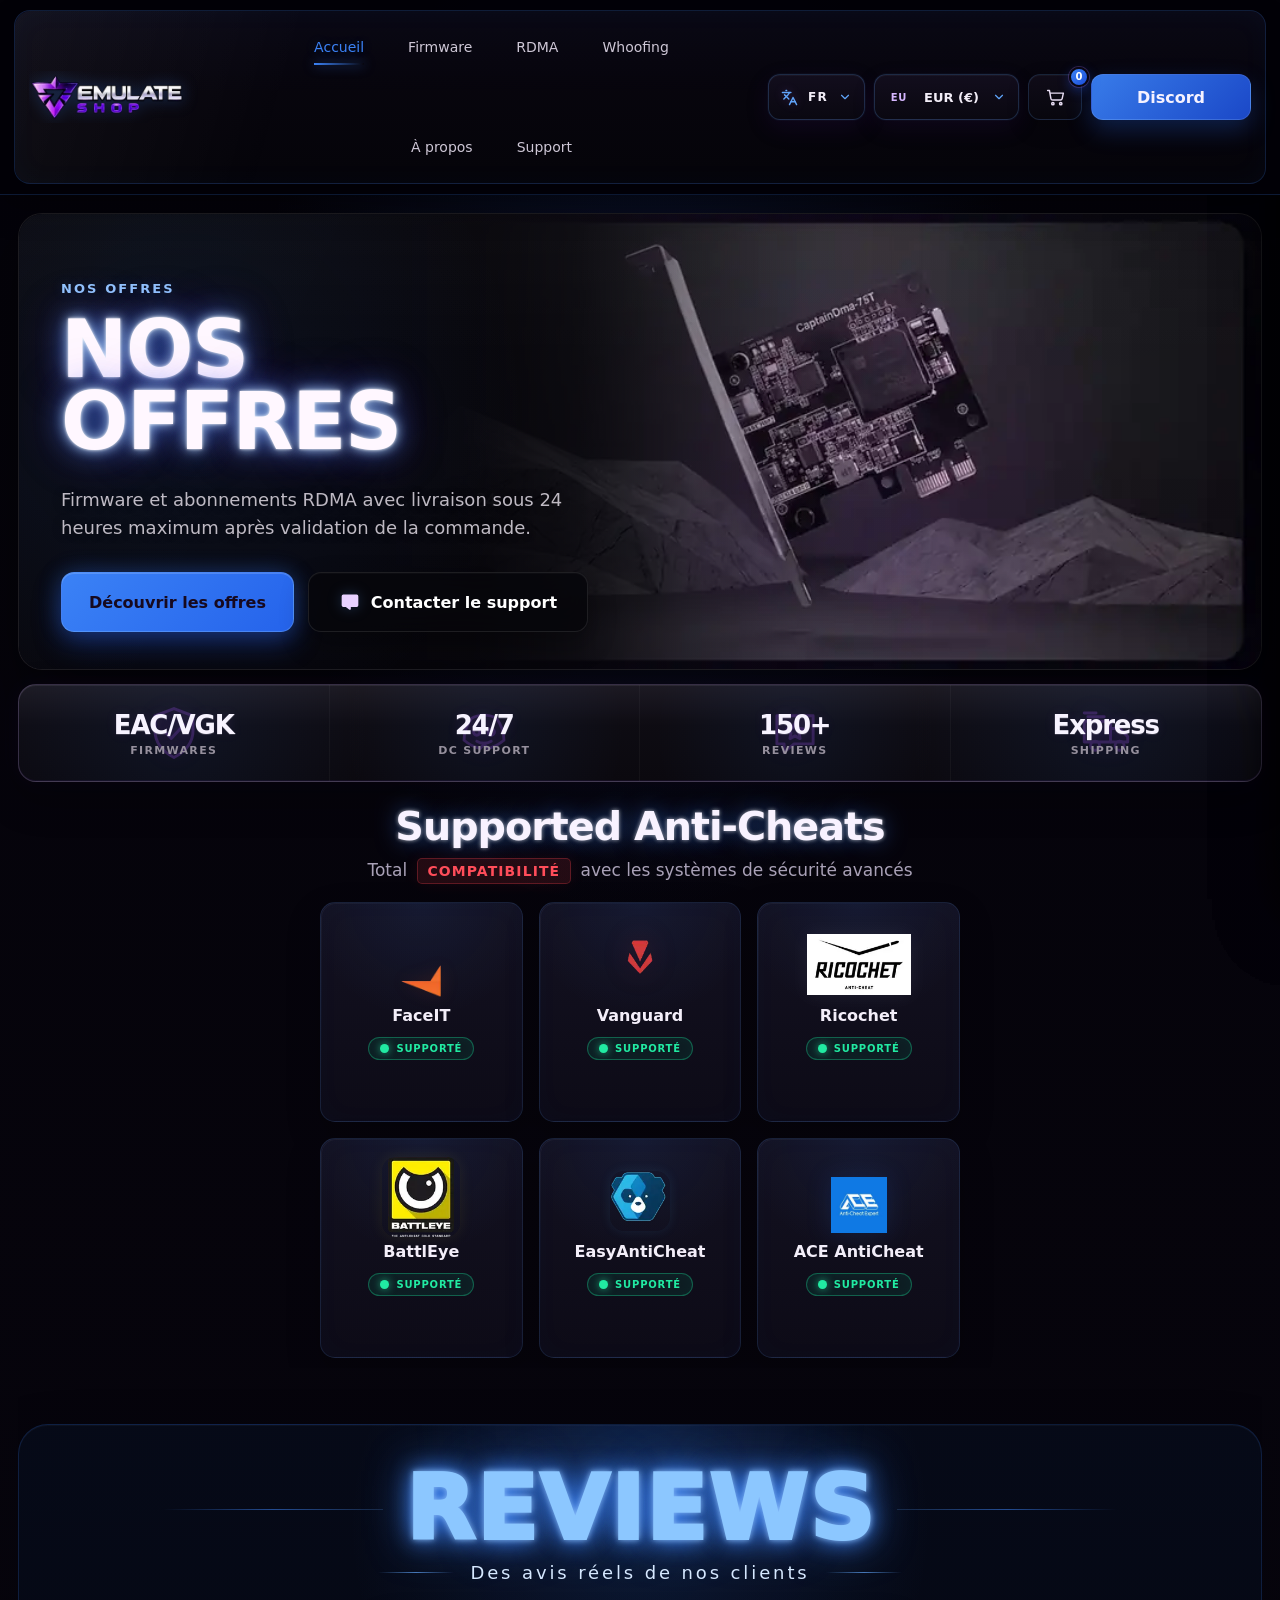
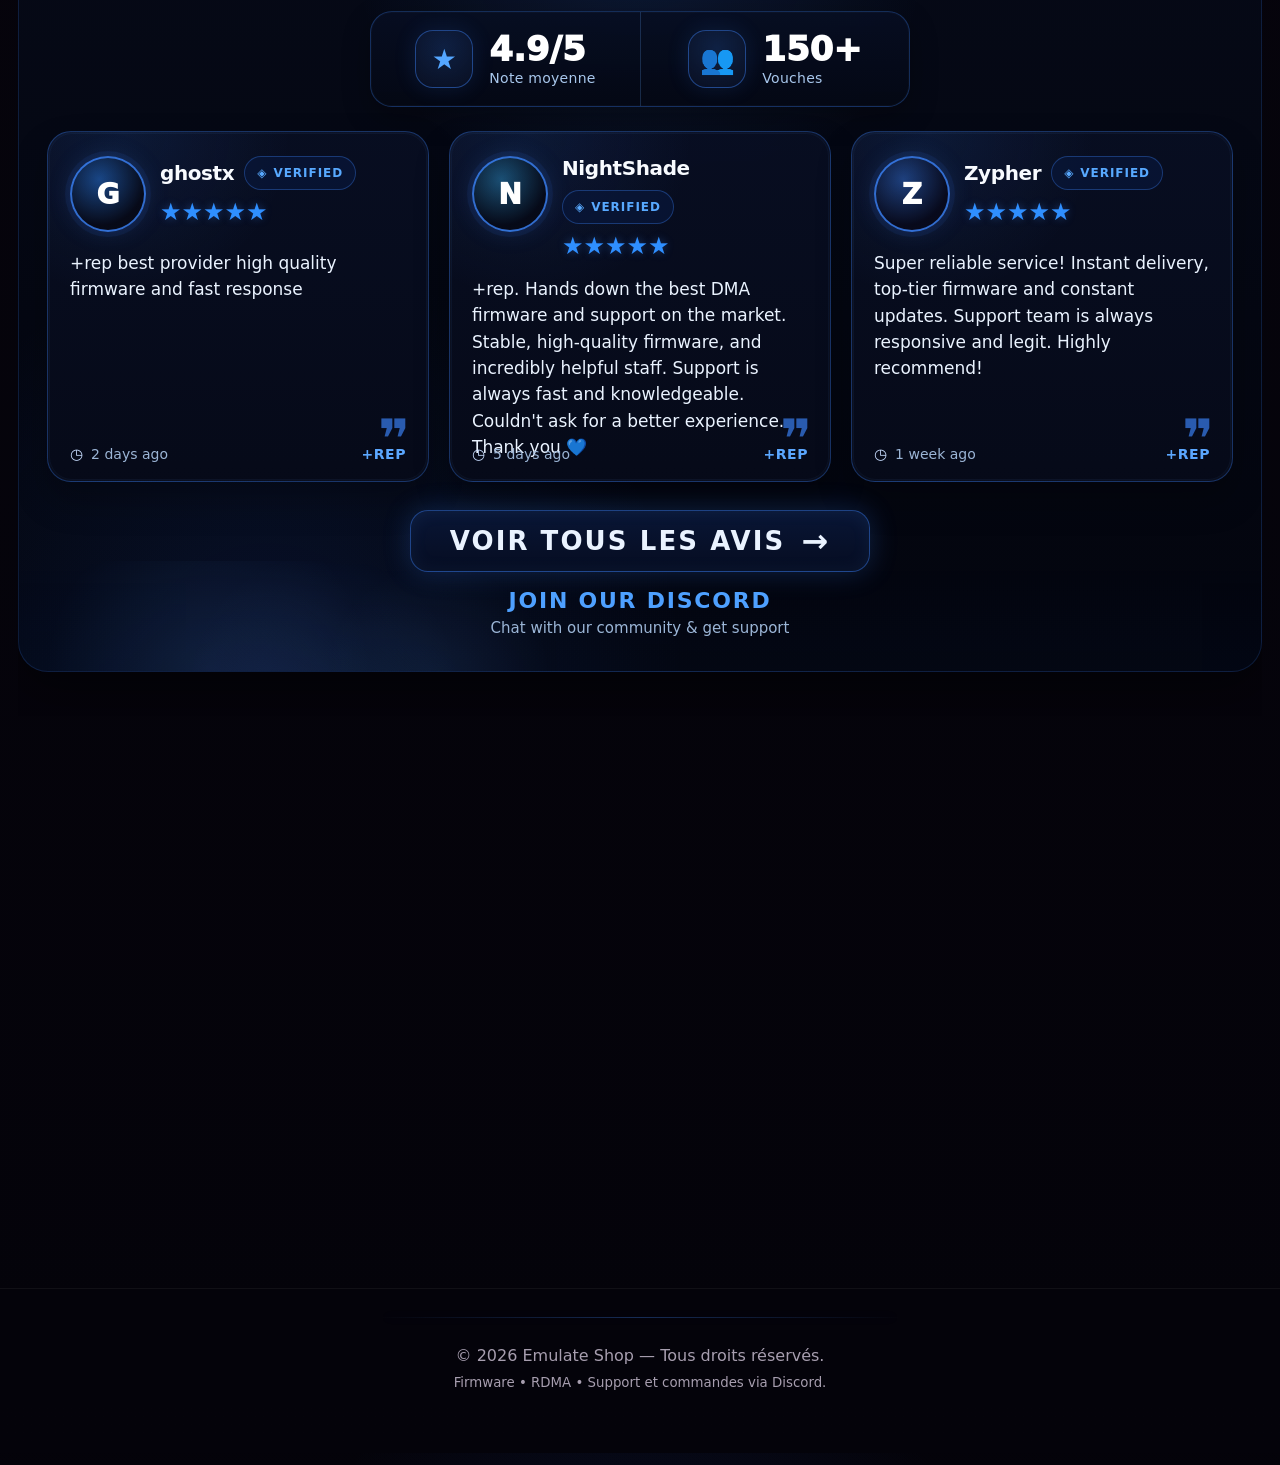
==== commit 57862244: "Deploy V6.91 Discord header" ====
--- a/index.html
+++ b/index.html
@@ -3854,7 +3854,7 @@
 </svg>
 <span class="cart-count" id="cartCount">0</span>
 </button>
-<button class="client-btn" data-i18n="client_space" id="clientBtn">Espace client</button>
+<button class="client-btn" id="clientBtn" type="button">Discord</button>
 </div>
 </div>
 </header>
@@ -4762,7 +4762,7 @@
 document.getElementById("cartBtn").addEventListener("click", ()=>openDrawer("cart"));
 document.getElementById("supportCta").addEventListener("click", ()=>openDrawer("support"));
 document.getElementById("supportCta2").addEventListener("click", ()=>openDrawer("support"));
-document.getElementById("clientBtn").addEventListener("click", ()=>openDrawer("client"));
+document.getElementById("clientBtn").addEventListener("click", ()=>window.open("https://discord.gg/thnzjVYt2","_blank","noopener"));
 document.getElementById("checkoutBtn").addEventListener("click", async ()=>{
   const pack = translations[currentLang] || translations.fr;
 
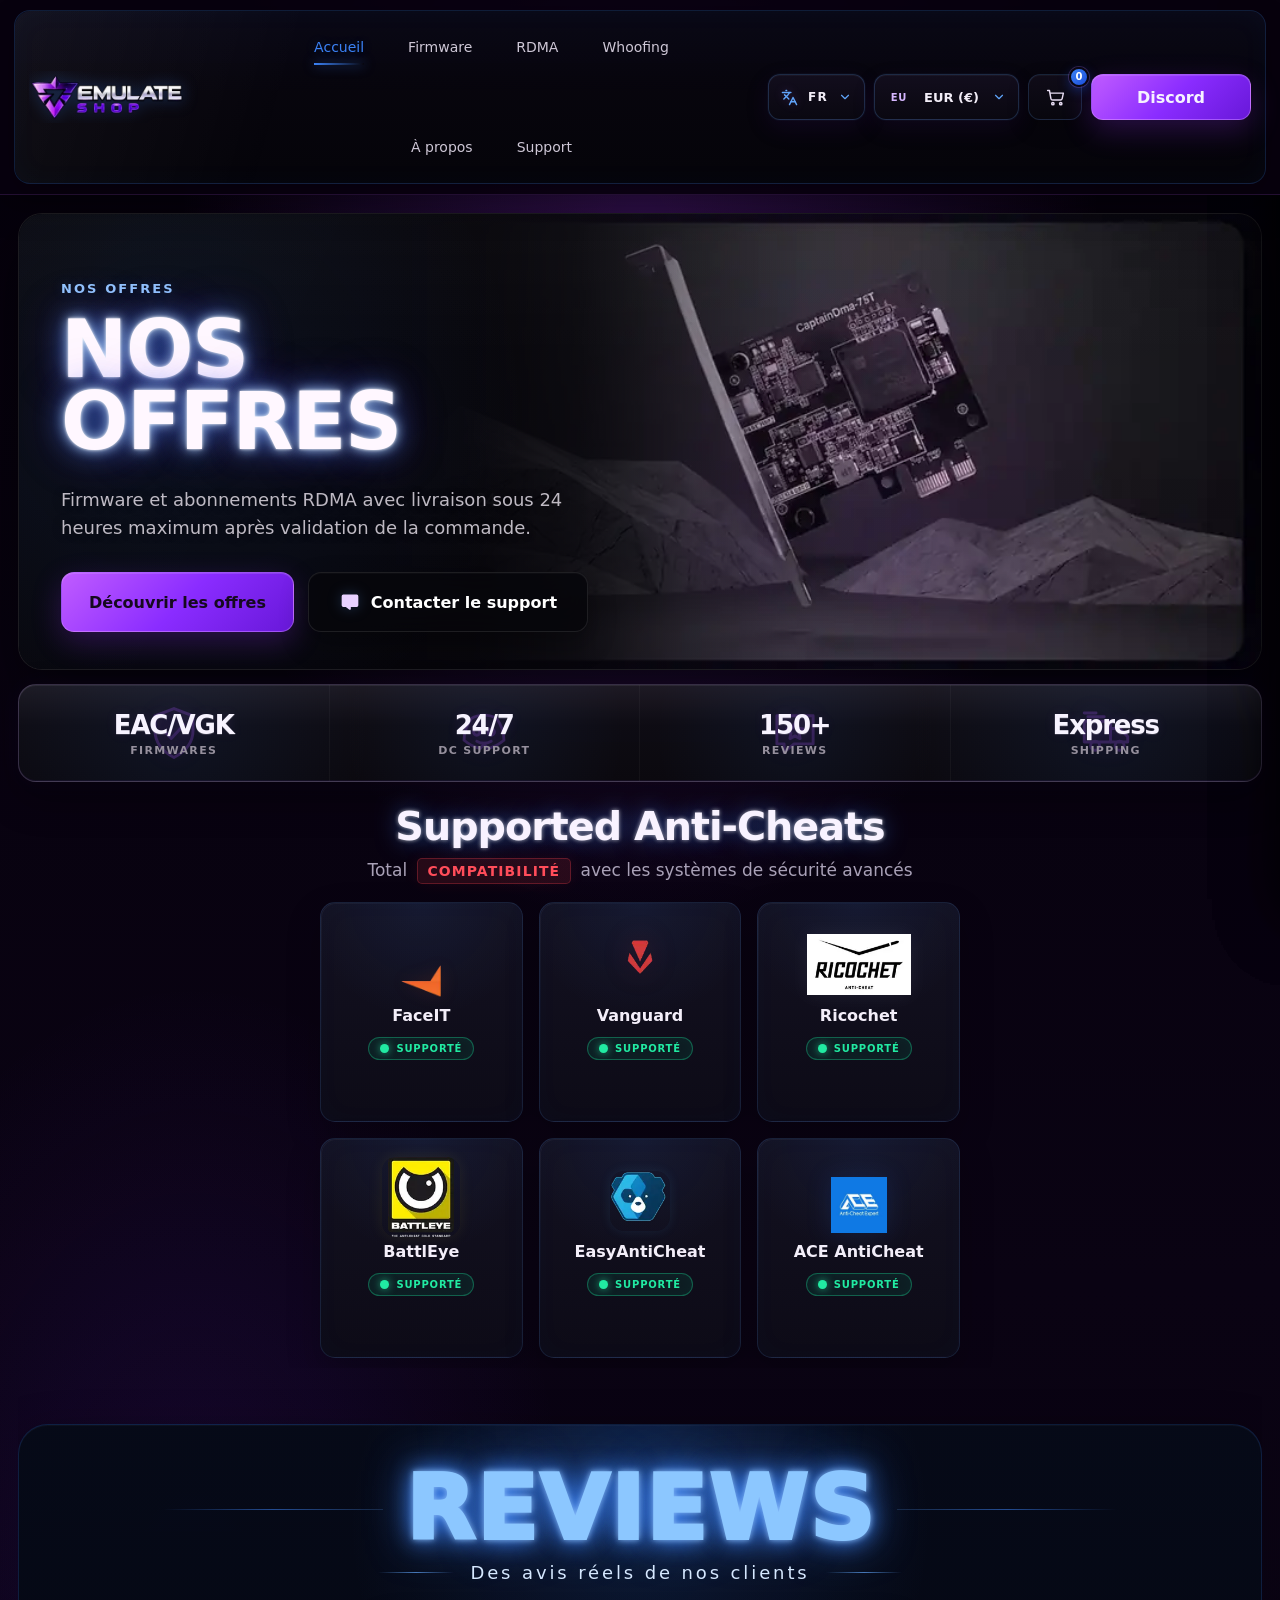
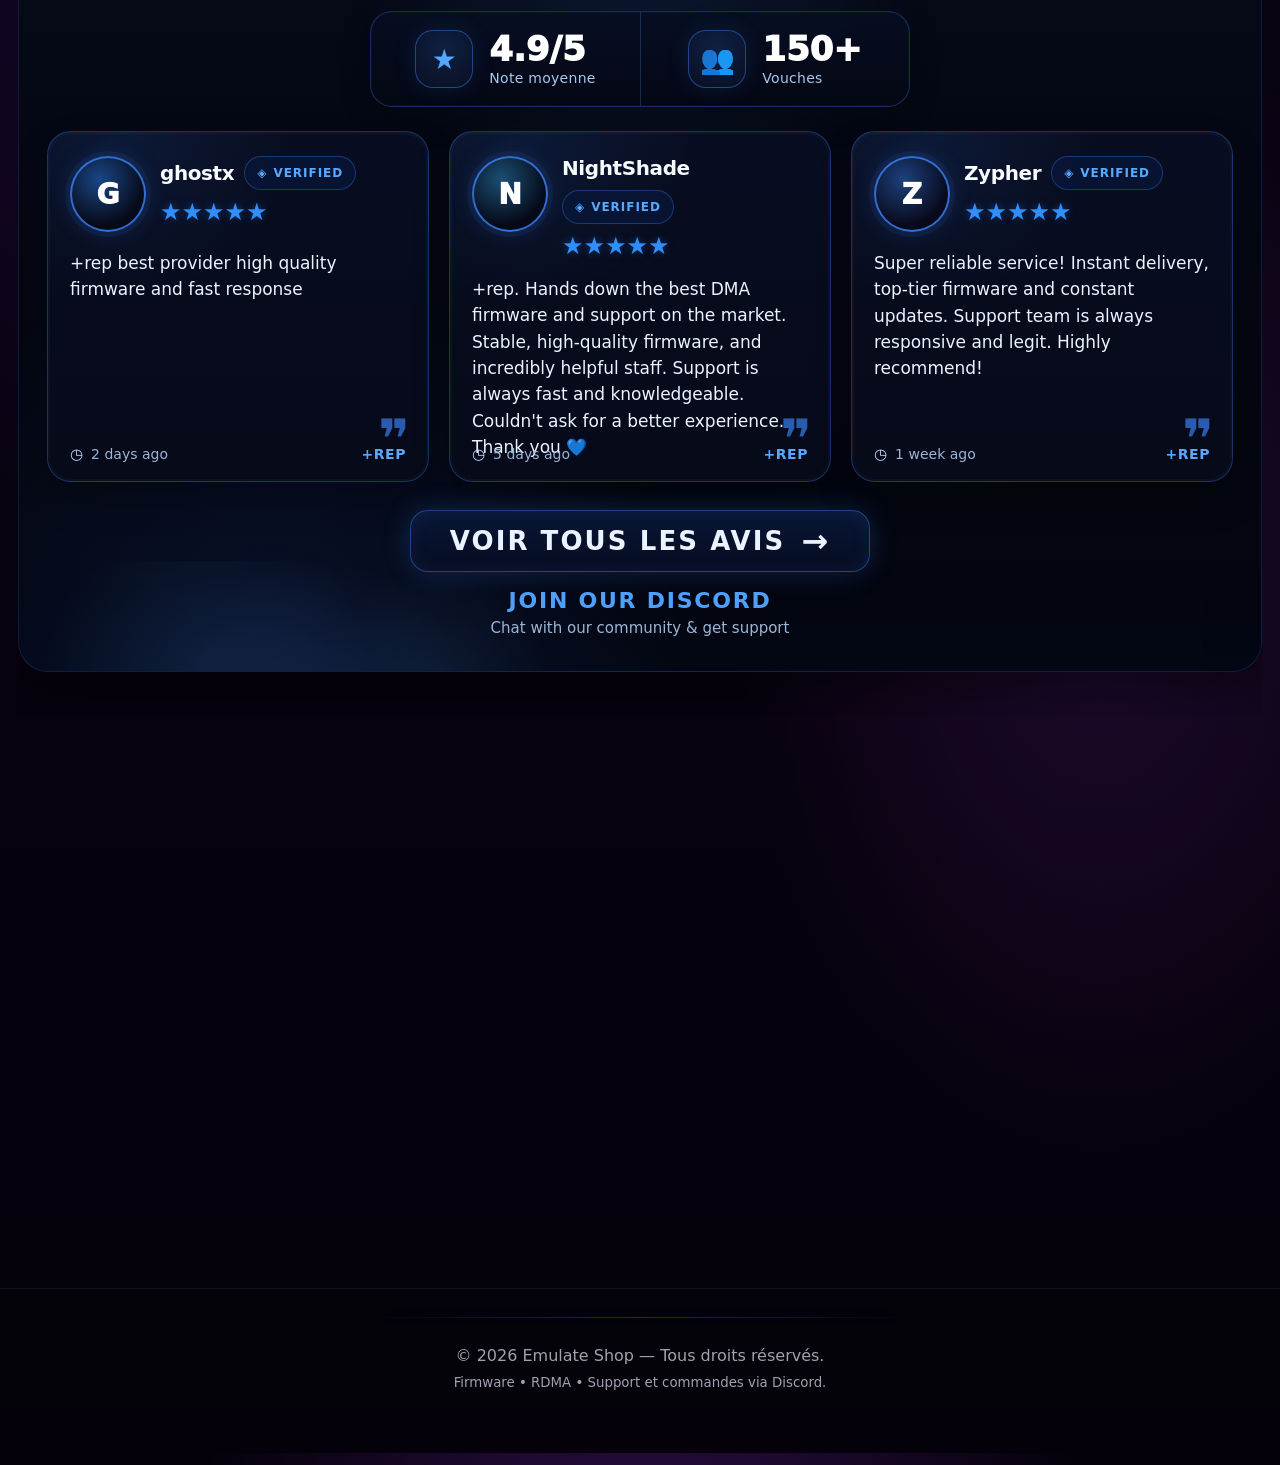
==== commit d8f4a683: "Replace index with V6.92 violet theme" ====
--- a/index.html
+++ b/index.html
@@ -9,19 +9,19 @@
 <meta content="Emulate Shop — offres Firmware et abonnements RDMA, support et suivi des commandes via Discord." name="description"/>
 <style>
 :root{
---bg:#06040d;
---bg2:#0a0712;
---panel:#0d0916;
---panel-2:#121022;
---line:rgba(170,110,255,.18);
+--bg:#08030f;
+--bg2:#10051d;
+--panel:#12071f;
+--panel-2:#1b0a31;
+--line:rgba(180,90,255,.28);
 --line-2:rgba(255,255,255,.08);
 --purple:#3b82f6;
 --purple-2:#1d4ed8;
 --purple-3:#93c5fd;
---green:#39f370;
---green-soft:rgba(57,243,112,.14);
---gold:#ffb122;
---gold-soft:rgba(255,177,34,.13);
+--green:#bd5cff;
+--green-soft:rgba(189,92,255,.16);
+--gold:#d07aff;
+--gold-soft:rgba(208,122,255,.16);
 --text:#f6f2ff;
 --muted:#b9b0c5;
 --danger:#ff4d4d;
@@ -3756,6 +3756,56 @@
 </style>
 <link rel="icon" type="image/png" href="[data-uri]"/>
 <link rel="apple-touch-icon" href="[data-uri]"/>
+
+<style id="emulate-violet-theme-v692">
+  :root{
+    --em-violet:#b044ff;
+    --em-violet-2:#7c22ff;
+    --em-violet-soft:rgba(176,68,255,.18);
+  }
+  body{
+    background:
+      radial-gradient(ellipse 58% 36% at 50% 8%, rgba(168,55,255,.27), transparent 62%),
+      radial-gradient(ellipse 45% 30% at 15% 52%, rgba(103,32,220,.14), transparent 66%),
+      radial-gradient(ellipse 42% 28% at 86% 72%, rgba(187,64,255,.12), transparent 68%),
+      linear-gradient(180deg,#05010b 0%,#0a0313 42%,#05010b 100%) !important;
+  }
+  .site-header{
+    background:rgba(8,2,15,.90) !important;
+    border-bottom:1px solid rgba(185,92,255,.16) !important;
+  }
+  .btn-primary,
+  .add-cart-btn,
+  .client-btn,
+  .cta-btn,
+  button[type="submit"]{
+    background:linear-gradient(135deg,#c05cff 0%,#8a2cff 52%,#6818d9 100%) !important;
+    border-color:rgba(215,155,255,.40) !important;
+    box-shadow:0 10px 30px rgba(151,48,255,.24), inset 0 1px 0 rgba(255,255,255,.12) !important;
+  }
+  .card,
+  .offer-card,
+  .review-card,
+  .vouch-card,
+  .feature-card,
+  .panel,
+  .modal-content,
+  .dropdown-menu{
+    border-color:rgba(186,90,255,.20) !important;
+  }
+  .mini-badge,
+  .badge,
+  .status-badge{
+    border-color:rgba(191,104,255,.30) !important;
+  }
+  .nav a:hover,
+  .nav a.active,
+  a:hover{
+    text-shadow:0 0 14px rgba(176,68,255,.22);
+  }
+  ::selection{background:#a63cff;color:#fff}
+</style>
+
 </head>
 <body>
 <div aria-hidden="true" class="floating-astronaut-layer">
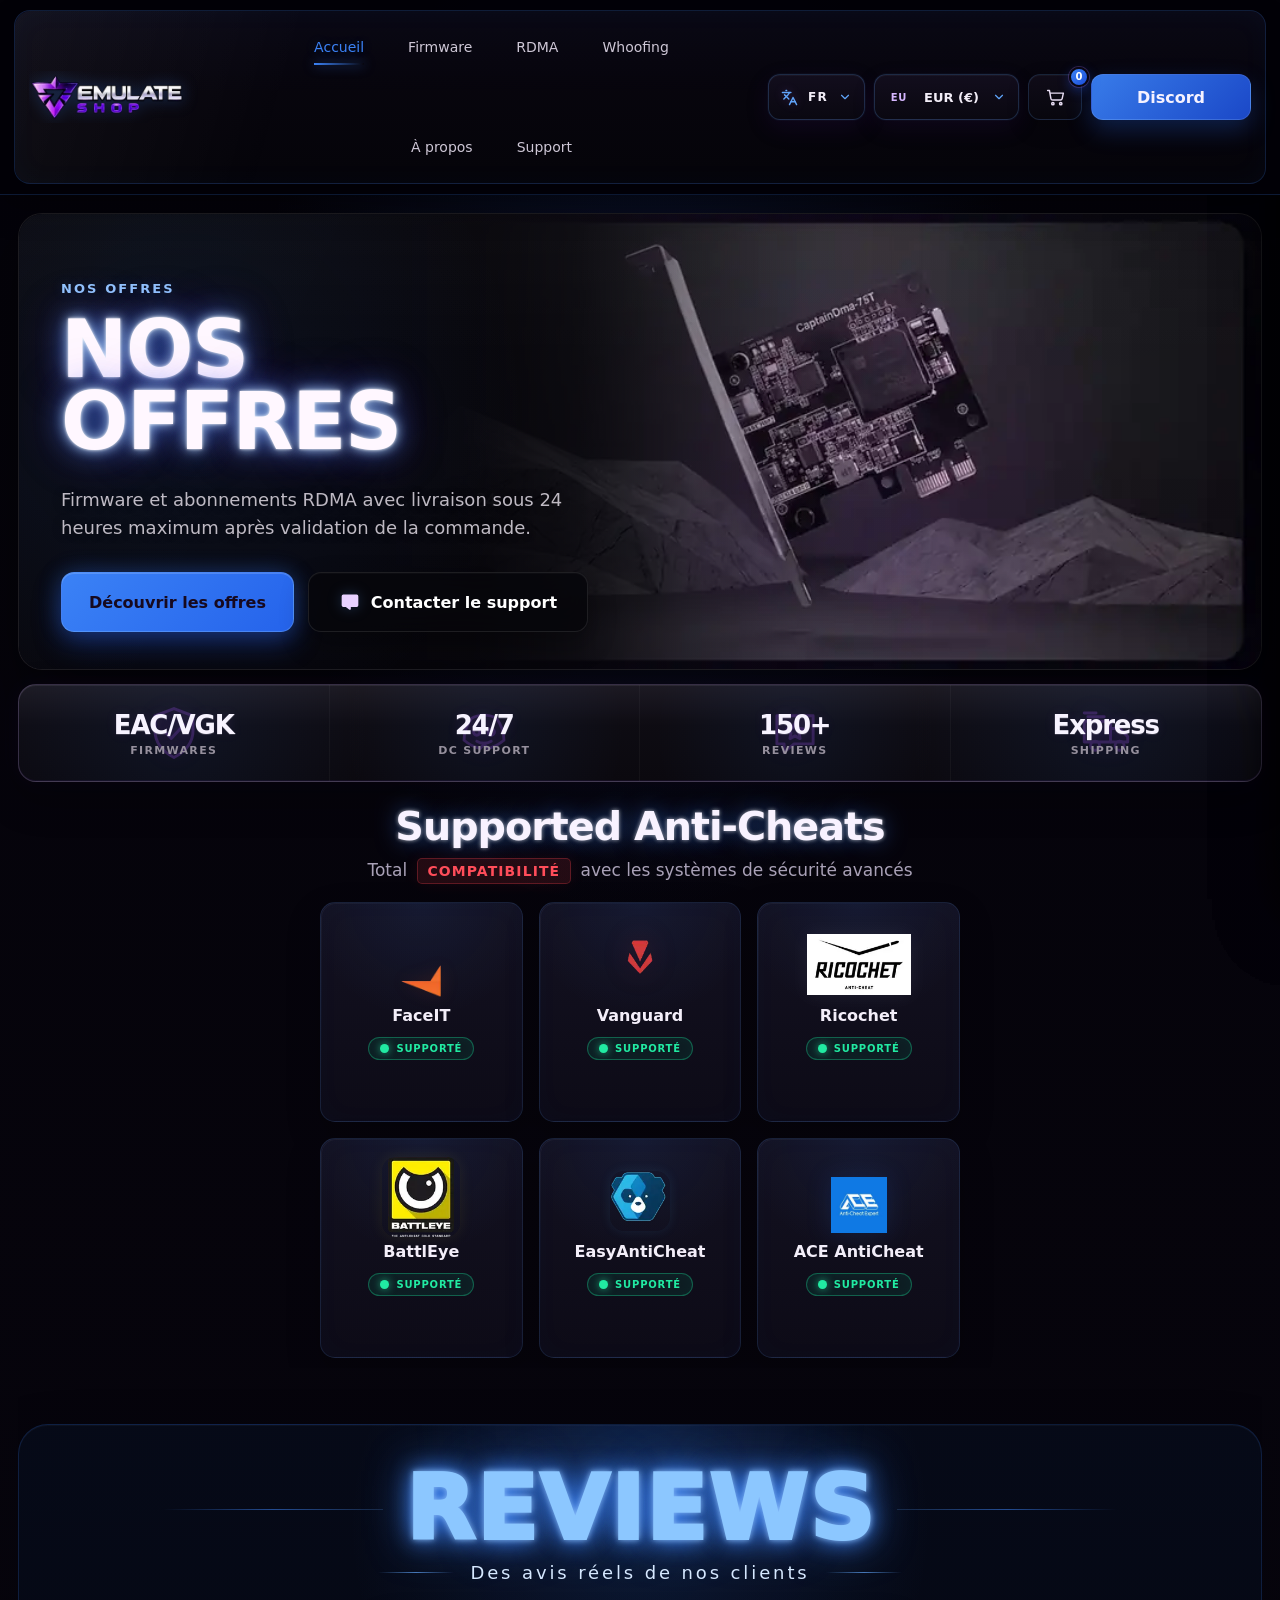
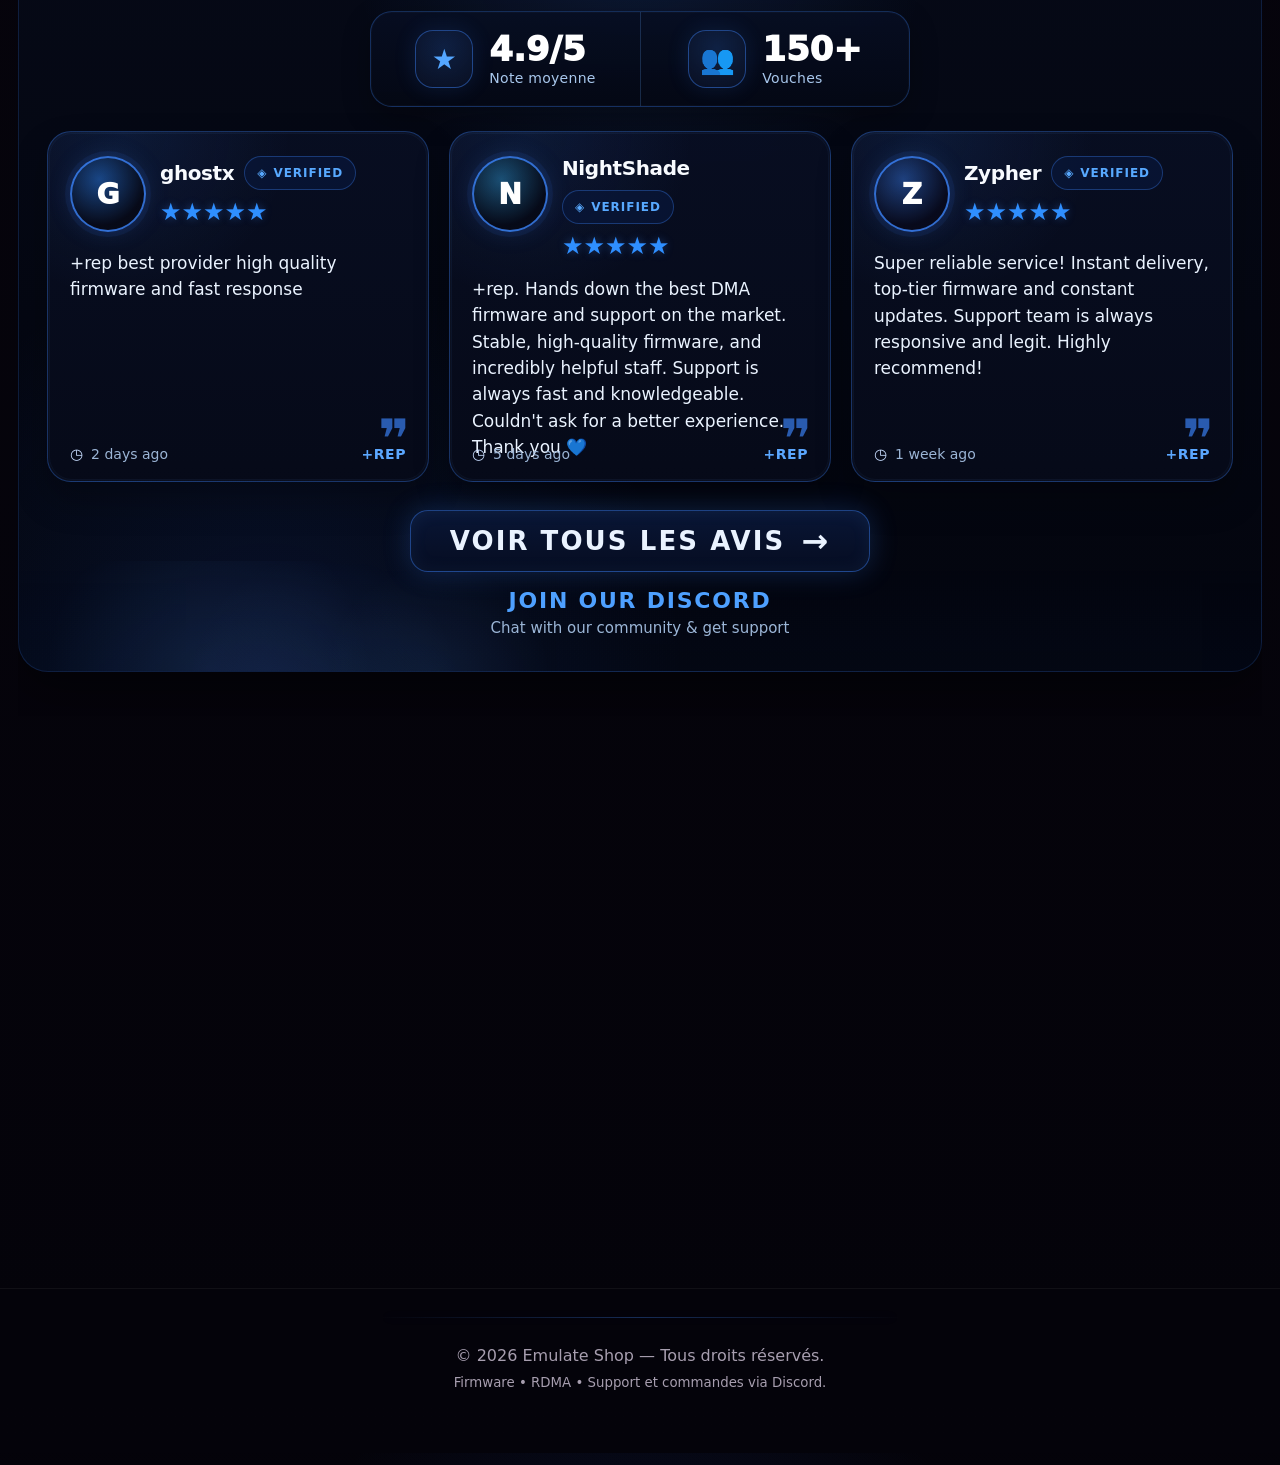
==== commit 0c5d6f3a: "Replace index with exact uploaded V6.95 version" ====
--- a/index.html
+++ b/index.html
@@ -9,19 +9,19 @@
 <meta content="Emulate Shop — offres Firmware et abonnements RDMA, support et suivi des commandes via Discord." name="description"/>
 <style>
 :root{
---bg:#08030f;
---bg2:#10051d;
---panel:#12071f;
---panel-2:#1b0a31;
---line:rgba(180,90,255,.28);
+--bg:#06040d;
+--bg2:#0a0712;
+--panel:#0d0916;
+--panel-2:#121022;
+--line:rgba(170,110,255,.18);
 --line-2:rgba(255,255,255,.08);
 --purple:#3b82f6;
 --purple-2:#1d4ed8;
 --purple-3:#93c5fd;
---green:#bd5cff;
---green-soft:rgba(189,92,255,.16);
---gold:#d07aff;
---gold-soft:rgba(208,122,255,.16);
+--green:#39f370;
+--green-soft:rgba(57,243,112,.14);
+--gold:#ffb122;
+--gold-soft:rgba(255,177,34,.13);
 --text:#f6f2ff;
 --muted:#b9b0c5;
 --danger:#ff4d4d;
@@ -3756,56 +3756,6 @@
 </style>
 <link rel="icon" type="image/png" href="[data-uri]"/>
 <link rel="apple-touch-icon" href="[data-uri]"/>
-
-<style id="emulate-violet-theme-v692">
-  :root{
-    --em-violet:#b044ff;
-    --em-violet-2:#7c22ff;
-    --em-violet-soft:rgba(176,68,255,.18);
-  }
-  body{
-    background:
-      radial-gradient(ellipse 58% 36% at 50% 8%, rgba(168,55,255,.27), transparent 62%),
-      radial-gradient(ellipse 45% 30% at 15% 52%, rgba(103,32,220,.14), transparent 66%),
-      radial-gradient(ellipse 42% 28% at 86% 72%, rgba(187,64,255,.12), transparent 68%),
-      linear-gradient(180deg,#05010b 0%,#0a0313 42%,#05010b 100%) !important;
-  }
-  .site-header{
-    background:rgba(8,2,15,.90) !important;
-    border-bottom:1px solid rgba(185,92,255,.16) !important;
-  }
-  .btn-primary,
-  .add-cart-btn,
-  .client-btn,
-  .cta-btn,
-  button[type="submit"]{
-    background:linear-gradient(135deg,#c05cff 0%,#8a2cff 52%,#6818d9 100%) !important;
-    border-color:rgba(215,155,255,.40) !important;
-    box-shadow:0 10px 30px rgba(151,48,255,.24), inset 0 1px 0 rgba(255,255,255,.12) !important;
-  }
-  .card,
-  .offer-card,
-  .review-card,
-  .vouch-card,
-  .feature-card,
-  .panel,
-  .modal-content,
-  .dropdown-menu{
-    border-color:rgba(186,90,255,.20) !important;
-  }
-  .mini-badge,
-  .badge,
-  .status-badge{
-    border-color:rgba(191,104,255,.30) !important;
-  }
-  .nav a:hover,
-  .nav a.active,
-  a:hover{
-    text-shadow:0 0 14px rgba(176,68,255,.22);
-  }
-  ::selection{background:#a63cff;color:#fff}
-</style>
-
 </head>
 <body>
 <div aria-hidden="true" class="floating-astronaut-layer">
@@ -4179,7 +4129,7 @@
 <div class="offer-logo-box logo-blue"><img alt="EasyAntiCheat logo" class="offer-logo" src="[data-uri]"/></div>
 <div class="offer-kicker">FIRMWARE</div>
 <h3 data-i18n="offer_lowcost_name">Low Cost</h3>
-<div class="desc" data-i18n="offer_lowcost_desc">L’essentiel pour débuter à petit prix.</div>
+<div class="desc" data-i18n="offer_lowcost_desc">Firmware 1:1 — L’essentiel pour débuter à petit prix.</div>
 <ul class="features compact-features">
 <li><span class="check">✓</span><span data-i18n="feat_fw_1_1">Firmware 1:1</span></li>
 <li><span class="check">✓</span><span data-i18n="feat_support_75_100">Supporte 75T et 100T</span></li>
@@ -4192,7 +4142,7 @@
 <div class="offer-logo-box logo-yellow"><img alt="BattlEye logo" class="offer-logo" src="[data-uri]"/></div>
 <div class="offer-kicker">FIRMWARE</div>
 <h3 data-i18n="offer_basic_name">Basic</h3>
-<div class="desc" data-i18n="offer_basic_desc">Un firmware fait pour la compétition.</div>
+<div class="desc" data-i18n="offer_basic_desc">Firmware 1:1 — Un firmware fait pour la compétition.</div>
 <ul class="features compact-features">
 <li><span class="check">✓</span><span data-i18n="feat_warranty_1m">Garantie 1 mois</span></li>
 <li><span class="check">✓</span><span data-i18n="feat_support_75_100">Supporte 75T et 100T</span></li>
@@ -4206,7 +4156,7 @@
 <div class="offer-logo-box logo-red"><img alt="Vanguard logo" class="offer-logo" src="[data-uri]"/></div>
 <div class="offer-kicker">FIRMWARE</div>
 <h3 data-i18n="offer_advanced_name">Advanced</h3>
-<div class="desc" data-i18n="offer_advanced_desc">La formule premium pour ceux qui veulent une expérience plus complète.</div>
+<div class="desc" data-i18n="offer_advanced_desc">Firmware 1:1 — La formule premium pour ceux qui veulent une expérience plus complète.</div>
 <ul class="features compact-features">
 <li><span class="check">✓</span><span data-i18n="feat_warranty_1m">Garantie 1 mois</span></li>
 <li><span class="check">✓</span><span data-i18n="feat_support_75_100">Supporte 75T et 100T</span></li>
@@ -4218,15 +4168,15 @@
 <article class="card offer-card offer-slotted glow-gold">
 <div class="offer-topline"><span class="offer-chip chip-slotted">5 SLOTS</span><span class="offer-availability"><span class="dot"></span>Available</span></div>
 <div class="offer-logo-box logo-sky"><img alt="Slotted icon" class="offer-logo" src="[data-uri]"/></div>
-<div class="offer-kicker">FIRMWARE</div>
+<div class="offer-kicker">FACEIT / VGK / EAC</div>
 <h3 data-i18n="offer_slots5_name">Slotted</h3>
-<div class="desc" data-i18n="offer_slots5_desc">5 slot disponible.</div>
+<div class="desc" data-i18n="offer_slots5_desc">Firmware 1:1 — 5 slots disponibles.</div>
 <ul class="features compact-features">
 <li><span class="check">✓</span><span data-i18n="feat_warranty_2m">Garantie 2 mois</span></li>
 <li><span class="check">✓</span><span data-i18n="feat_support_75_100">Supporte 75T et 100T</span></li>
 <li><span class="check">✓</span><span data-i18n="feat_iommu_vtd">Full IOMMU/VT-d support included</span></li>
 </ul>
-<div class="offer-bottom"><div class="offer-price-block"><div class="offer-price-label">LIFETIME</div><div class="price" data-base-price="349.99">349,99 €</div></div><button class="choose primary" data-i18n="choose_offer" data-price="349.99" data-product="slotted">Choisir cette offre</button></div>
+<div class="offer-bottom"><div class="offer-price-block"><div class="offer-price-label">LIFETIME</div><div class="price" data-base-price="500.00">500,00 €</div></div><button class="choose primary" data-i18n="choose_offer" data-price="500.00" data-product="slotted">Choisir cette offre</button></div>
 </article>
 </div>
 <div class="info-grid">
@@ -4372,8 +4322,12 @@
 <article class="card glow-purple whoofing-card">
 <h3 data-i18n="whoofing_once_name">1 Time</h3>
 <div class="desc" data-i18n="whoofing_once_desc">Accès unique.</div>
-<div class="price" data-base-price="45">45,00 €</div>
-<button class="choose primary" data-i18n="choose_offer" data-price="45" data-product="whoofing_once">Choisir cette offre</button>
+<ul class="features">
+<li><span class="check">✓</span><span>TPM</span></li>
+<li><span class="check">✓</span><span>Work with all motherboards</span></li>
+</ul>
+<div class="price" data-base-price="25">25,00 €</div>
+<button class="choose primary" data-i18n="choose_offer" data-price="25" data-product="whoofing_once">Choisir cette offre</button>
 </article>
 </div>
 </section>
@@ -4482,11 +4436,11 @@
     whoofing_title:"Whoofing", whoofing_subtitle:"Offre Whoofing disponible en accès unique.", whoofing_offer_intro:"Choisissez votre offre", whoofing_once_name:"1 Time", whoofing_once_desc:"Accès unique.",
 
     reviews_kicker:"VOUCHES COMMUNAUTÉ", reviews_title:"Reviews", reviews_subtitle:"Retours partagés par la communauté.", review_label:"Vouch",
-    offer_lowcost_name:"Low Cost", offer_lowcost_desc:"L’essentiel pour débuter à petit prix.",
-    offer_basic_name:"Basic", offer_basic_desc:"Un firmware fait pour la compétition.",
-    offer_advanced_name:"Advanced", offer_advanced_desc:"La formule premium pour ceux qui veulent une expérience plus complète.",
+    offer_lowcost_name:"Low Cost", offer_lowcost_desc:"Firmware 1:1 — L’essentiel pour débuter à petit prix.",
+    offer_basic_name:"Basic", offer_basic_desc:"Firmware 1:1 — Un firmware fait pour la compétition.",
+    offer_advanced_name:"Advanced", offer_advanced_desc:"Firmware 1:1 — La formule premium pour ceux qui veulent une expérience plus complète.",
     offer_slotted_name:"Slotted", offer_slotted_desc:"Pour les utilisateurs exigeants.",
-    offer_slots5_name:"Slotted", offer_slots5_desc:"5 slot disponible.",
+    offer_slots5_name:"Slotted", offer_slots5_desc:"Firmware 1:1 — 5 slots disponibles.",
     feat_fw_1_1:"Firmware 1:1", feat_warranty_1m:"Garantie 1 mois", feat_warranty_2m:"Garantie 2 mois", feat_support_75_100:"Supporte 75T et 100T", feat_cpu_all:"Tous les CPU sont supportés", feat_basic_compat:"EAC / BE / JAV / RICO", feat_vgk_list:"VGK / EAC / BE / JAV / RICO", feat_iommu_vtd:"Full IOMMU/VT-d support included", feat_iommu_basic:"Full IOMMU support included",
     choose_offer:"Choisir cette offre", ribbon_popular:"PLUS POPULAIRE",
     info_access_title:"Accès après validation", info_access_desc:"Livraison après confirmation de la commande.",
@@ -4527,11 +4481,11 @@
     whoofing_title:"Whoofing", whoofing_subtitle:"Whoofing offer available as a one-time access.", whoofing_offer_intro:"Choose your offer", whoofing_once_name:"1 Time", whoofing_once_desc:"One-time access.",
 
     reviews_kicker:"COMMUNITY VOUCHES", reviews_title:"Reviews", reviews_subtitle:"Feedback shared by the community.", review_label:"Vouch",
-    offer_lowcost_name:"Low Cost", offer_lowcost_desc:"The essentials to start at a low price.",
-    offer_basic_name:"Basic", offer_basic_desc:"A firmware made for competition.",
-    offer_advanced_name:"Advanced", offer_advanced_desc:"The premium formula for those who want a more complete experience.",
+    offer_lowcost_name:"Low Cost", offer_lowcost_desc:"1:1 firmware — The essentials to start at a low price.",
+    offer_basic_name:"Basic", offer_basic_desc:"1:1 firmware — Made for competition.",
+    offer_advanced_name:"Advanced", offer_advanced_desc:"1:1 firmware — The premium formula for those who want a more complete experience.",
     offer_slotted_name:"Slotted", offer_slotted_desc:"For demanding users.",
-    offer_slots5_name:"Slotted", offer_slots5_desc:"5 slots available.",
+    offer_slots5_name:"Slotted", offer_slots5_desc:"1:1 firmware — 5 slots available.",
     feat_fw_1_1:"1:1 firmware", feat_warranty_1m:"1 month warranty", feat_warranty_2m:"2 months warranty", feat_support_75_100:"Supports 75T and 100T", feat_cpu_all:"All CPUs are supported", feat_basic_compat:"EAC / BE / JAV / RICO", feat_vgk_list:"VGK / EAC / BE / JAV / RICO", feat_iommu_vtd:"Full IOMMU/VT-d support included", feat_iommu_basic:"Full IOMMU support included",
     choose_offer:"Choose this offer", ribbon_popular:"MOST POPULAR",
     info_access_title:"Access after validation", info_access_desc:"Delivery after order confirmation.",
@@ -4539,7 +4493,7 @@
     info_community_title:"Discord support", info_community_desc:"Orders and assistance in one place.",
     info_privacy_title:"Privacy", info_privacy_desc:"No banking data is stored on this page.",
     firmware_title:"Firmware", firmware_intro:"All our offers are based on 1:1 firmware with clear support and fast delivery. Choose the best formula depending on your budget and desired number of slots.",
-    fw_bullet_1:"Low Cost: essential access at a low price.", fw_bullet_2:"Basic: balanced formula.", fw_bullet_3:"Advanced: the premium option.", fw_bullet_4:"Slotted: 5 slots available.",
+    fw_bullet_1:"Low Cost: essential access at a low price.", fw_bullet_2:"Basic: balanced formula.", fw_bullet_3:"Advanced: the premium option.", fw_bullet_4:"Slotted: 1:1 firmware — 5 slots available.",
     about_title:"About", about_text_1:"Emulate Shop offers Firmware and RDMA plans with clearly displayed features, durations and warranties.", about_text_2:"Orders are prepared after validation. Support, tracking and delivery are centralized on Discord.",
     support_title:"Support", support_text:"Need help before or after ordering? Join the Discord server for support, order tracking and finalization.",
     footer_text:"© 2026 Emulate Shop — All rights reserved.", footer_small:"Firmware • RDMA • Support and orders via Discord.",
@@ -4572,11 +4526,11 @@
     whoofing_title:"Whoofing", whoofing_subtitle:"Oferta Whoofing disponible como acceso único.", whoofing_offer_intro:"Elige tu oferta", whoofing_once_name:"1 Time", whoofing_once_desc:"Acceso único.",
 
     reviews_kicker:"VOUCHES DE LA COMUNIDAD", reviews_title:"Reviews", reviews_subtitle:"Opiniones compartidas por la comunidad.", review_label:"Vouch",
-    offer_lowcost_name:"Low Cost", offer_lowcost_desc:"Lo esencial para empezar a bajo precio.",
-    offer_basic_name:"Basic", offer_basic_desc:"Un firmware hecho para la competición.",
-    offer_advanced_name:"Advanced", offer_advanced_desc:"La fórmula premium para quienes quieren una experiencia más completa.",
+    offer_lowcost_name:"Low Cost", offer_lowcost_desc:"Firmware 1:1 — Lo esencial para empezar a bajo precio.",
+    offer_basic_name:"Basic", offer_basic_desc:"Firmware 1:1 — Hecho para la competición.",
+    offer_advanced_name:"Advanced", offer_advanced_desc:"Firmware 1:1 — La fórmula premium para quienes quieren una experiencia más completa.",
     offer_slotted_name:"Slotted", offer_slotted_desc:"Para usuarios exigentes.",
-    offer_slots5_name:"Slotted", offer_slots5_desc:"5 slots disponibles.",
+    offer_slots5_name:"Slotted", offer_slots5_desc:"Firmware 1:1 — 5 slots disponibles.",
     feat_fw_1_1:"Firmware 1:1", feat_warranty_1m:"Garantía de 1 mes", feat_warranty_2m:"Garantía de 2 meses", feat_support_75_100:"Compatible con 75T y 100T", feat_cpu_all:"Todos los CPU son compatibles", feat_basic_compat:"EAC / BE / JAV / RICO", feat_vgk_list:"VGK / EAC / BE / JAV / RICO", feat_iommu_vtd:"Full IOMMU/VT-d support included", feat_iommu_basic:"Soporte IOMMU completo incluido",
     choose_offer:"Elegir esta oferta", ribbon_popular:"MÁS POPULAR",
     info_access_title:"Acceso tras validación", info_access_desc:"Entrega después de confirmar el pedido.",
@@ -4617,11 +4571,11 @@
     whoofing_title:"Whoofing", whoofing_subtitle:"Whoofing-Angebot als einmaliger Zugang verfügbar.", whoofing_offer_intro:"Wähle dein Angebot", whoofing_once_name:"1 Time", whoofing_once_desc:"Einmaliger Zugang.",
 
     reviews_kicker:"COMMUNITY VOUCHES", reviews_title:"Reviews", reviews_subtitle:"Von der Community geteiltes Feedback.", review_label:"Vouch",
-    offer_lowcost_name:"Low Cost", offer_lowcost_desc:"Das Wesentliche für einen günstigen Start.",
-    offer_basic_name:"Basic", offer_basic_desc:"Eine Firmware für den Wettbewerb.",
-    offer_advanced_name:"Advanced", offer_advanced_desc:"Die Premium-Formel für alle, die ein vollständigeres Erlebnis wollen.",
+    offer_lowcost_name:"Low Cost", offer_lowcost_desc:"1:1 Firmware — Das Wesentliche für einen günstigen Start.",
+    offer_basic_name:"Basic", offer_basic_desc:"1:1 Firmware — Für den Wettbewerb.",
+    offer_advanced_name:"Advanced", offer_advanced_desc:"1:1 Firmware — Die Premium-Formel für alle, die ein vollständigeres Erlebnis wollen.",
     offer_slotted_name:"Slotted", offer_slotted_desc:"Für anspruchsvolle Nutzer.",
-    offer_slots5_name:"Slotted", offer_slots5_desc:"5 Slots verfügbar.",
+    offer_slots5_name:"Slotted", offer_slots5_desc:"1:1 Firmware — 5 Slots verfügbar.",
     feat_fw_1_1:"1:1 Firmware", feat_warranty_1m:"1 Monat Garantie", feat_warranty_2m:"2 Monate Garantie", feat_support_75_100:"Unterstützt 75T und 100T", feat_cpu_all:"Alle CPUs werden unterstützt", feat_basic_compat:"EAC / BE / JAV / RICO", feat_vgk_list:"VGK / EAC / BE / JAV / RICO", feat_iommu_vtd:"Full IOMMU/VT-d support included", feat_iommu_basic:"Vollständige IOMMU-Unterstützung enthalten",
     choose_offer:"Dieses Angebot wählen", ribbon_popular:"AM BELIEBTESTEN",
     info_access_title:"Zugang nach Bestätigung", info_access_desc:"Lieferung nach Bestätigung der Bestellung.",
@@ -4662,11 +4616,11 @@
     whoofing_title:"Whoofing", whoofing_subtitle:"عرض Whoofing متاح كدخول لمرة واحدة.", whoofing_offer_intro:"اختر عرضك", whoofing_once_name:"1 Time", whoofing_once_desc:"دخول لمرة واحدة.",
 
     reviews_kicker:"آراء المجتمع", reviews_title:"Reviews", reviews_subtitle:"آراء تمت مشاركتها من المجتمع.", review_label:"Vouch",
-    offer_lowcost_name:"Low Cost", offer_lowcost_desc:"الأساسيات للبدء بسعر منخفض.",
-    offer_basic_name:"Basic", offer_basic_desc:"فيرموير مصمم للمنافسة.",
-    offer_advanced_name:"Advanced", offer_advanced_desc:"الخيار المميز لمن يريد تجربة أكثر اكتمالاً.",
+    offer_lowcost_name:"Low Cost", offer_lowcost_desc:"فيرموير 1:1 — الأساسيات للبدء بسعر منخفض.",
+    offer_basic_name:"Basic", offer_basic_desc:"فيرموير 1:1 — مصمم للمنافسة.",
+    offer_advanced_name:"Advanced", offer_advanced_desc:"فيرموير 1:1 — الخيار المميز لمن يريد تجربة أكثر اكتمالاً.",
     offer_slotted_name:"Slotted", offer_slotted_desc:"للمستخدمين المتطلبين.",
-    offer_slots5_name:"Slotted", offer_slots5_desc:"5 فتحات متوفرة.",
+    offer_slots5_name:"Slotted", offer_slots5_desc:"فيرموير 1:1 — 5 فتحات متوفرة.",
     feat_fw_1_1:"فيرموير 1:1", feat_warranty_1m:"ضمان شهر واحد", feat_warranty_2m:"ضمان لمدة شهرين", feat_support_75_100:"يدعم 75T و 100T", feat_cpu_all:"جميع المعالجات مدعومة", feat_basic_compat:"EAC / BE / JAV / RICO", feat_vgk_list:"VGK / EAC / BE / JAV / RICO", feat_iommu_vtd:"Full IOMMU/VT-d support included", feat_iommu_basic:"دعم IOMMU الكامل مضمن",
     choose_offer:"اختر هذا العرض", ribbon_popular:"الأكثر شعبية",
     info_access_title:"الوصول بعد التأكيد", info_access_desc:"التسليم بعد تأكيد الطلب.",
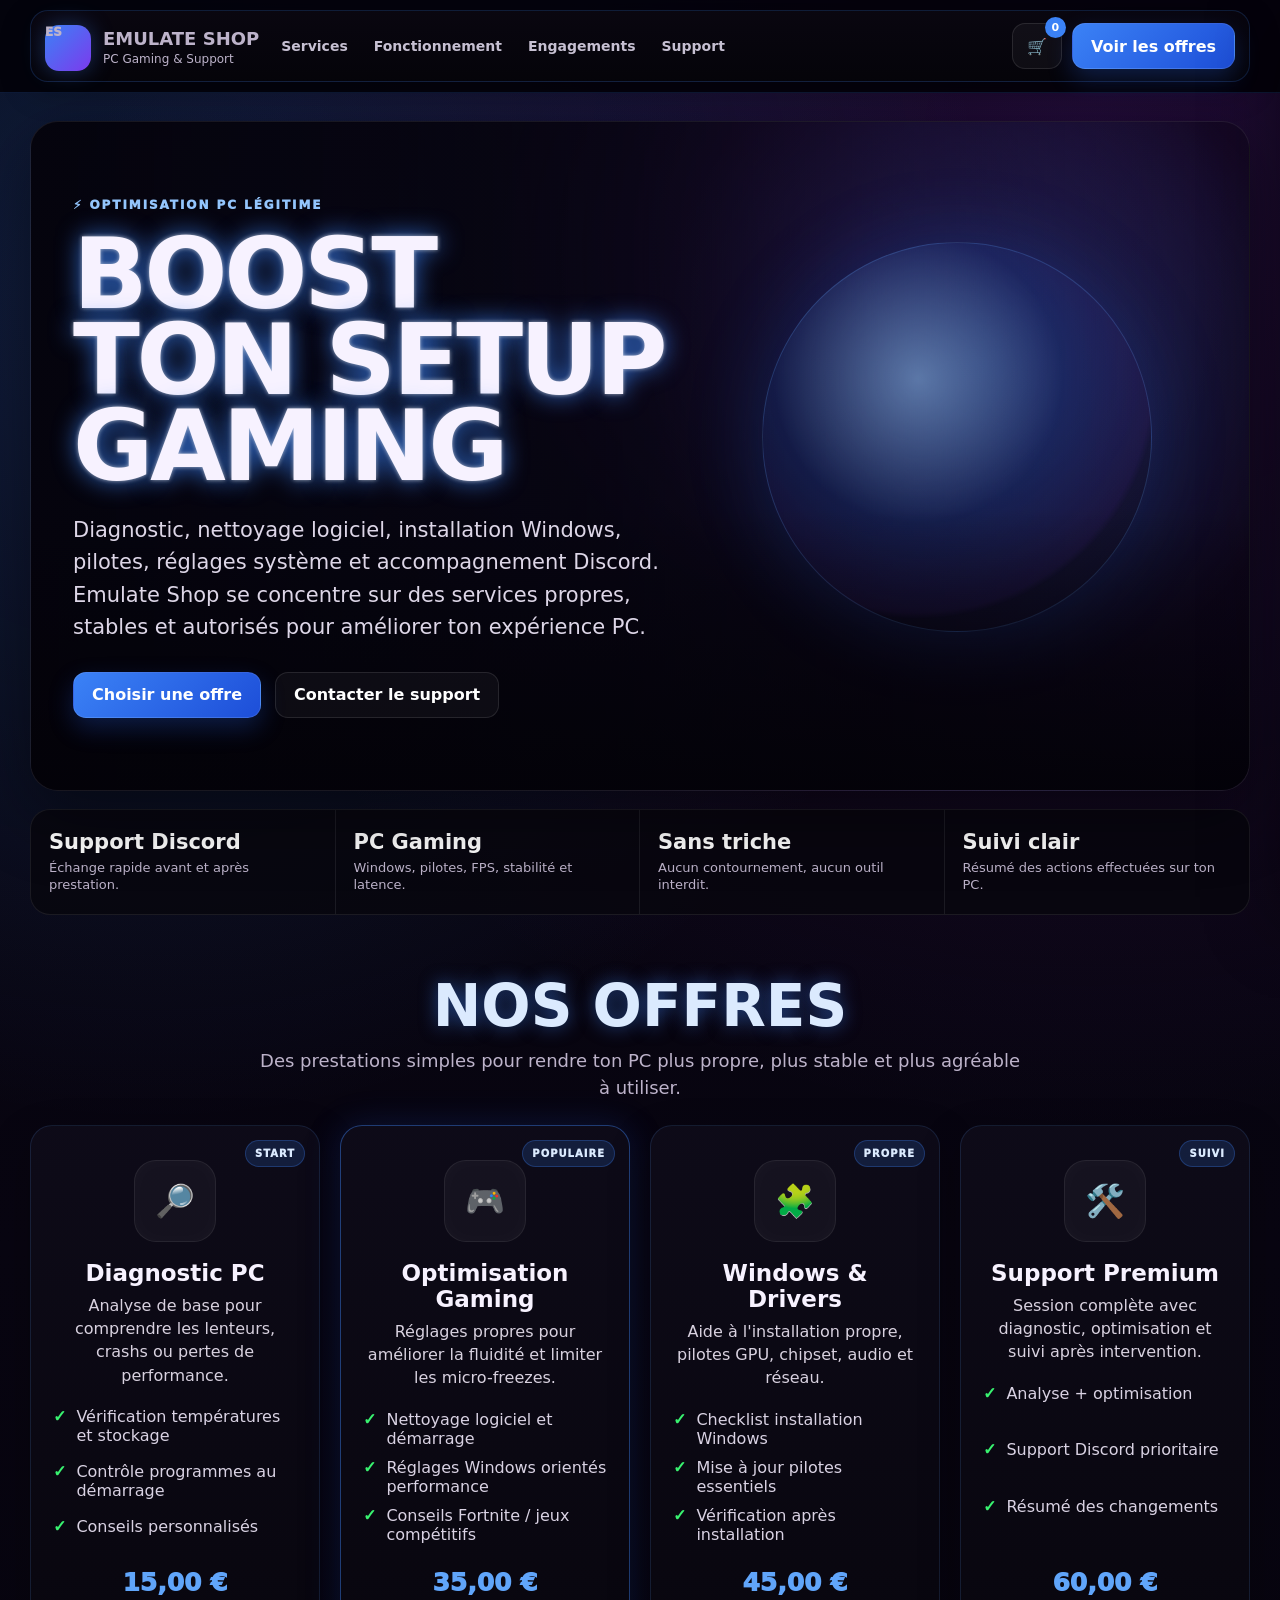
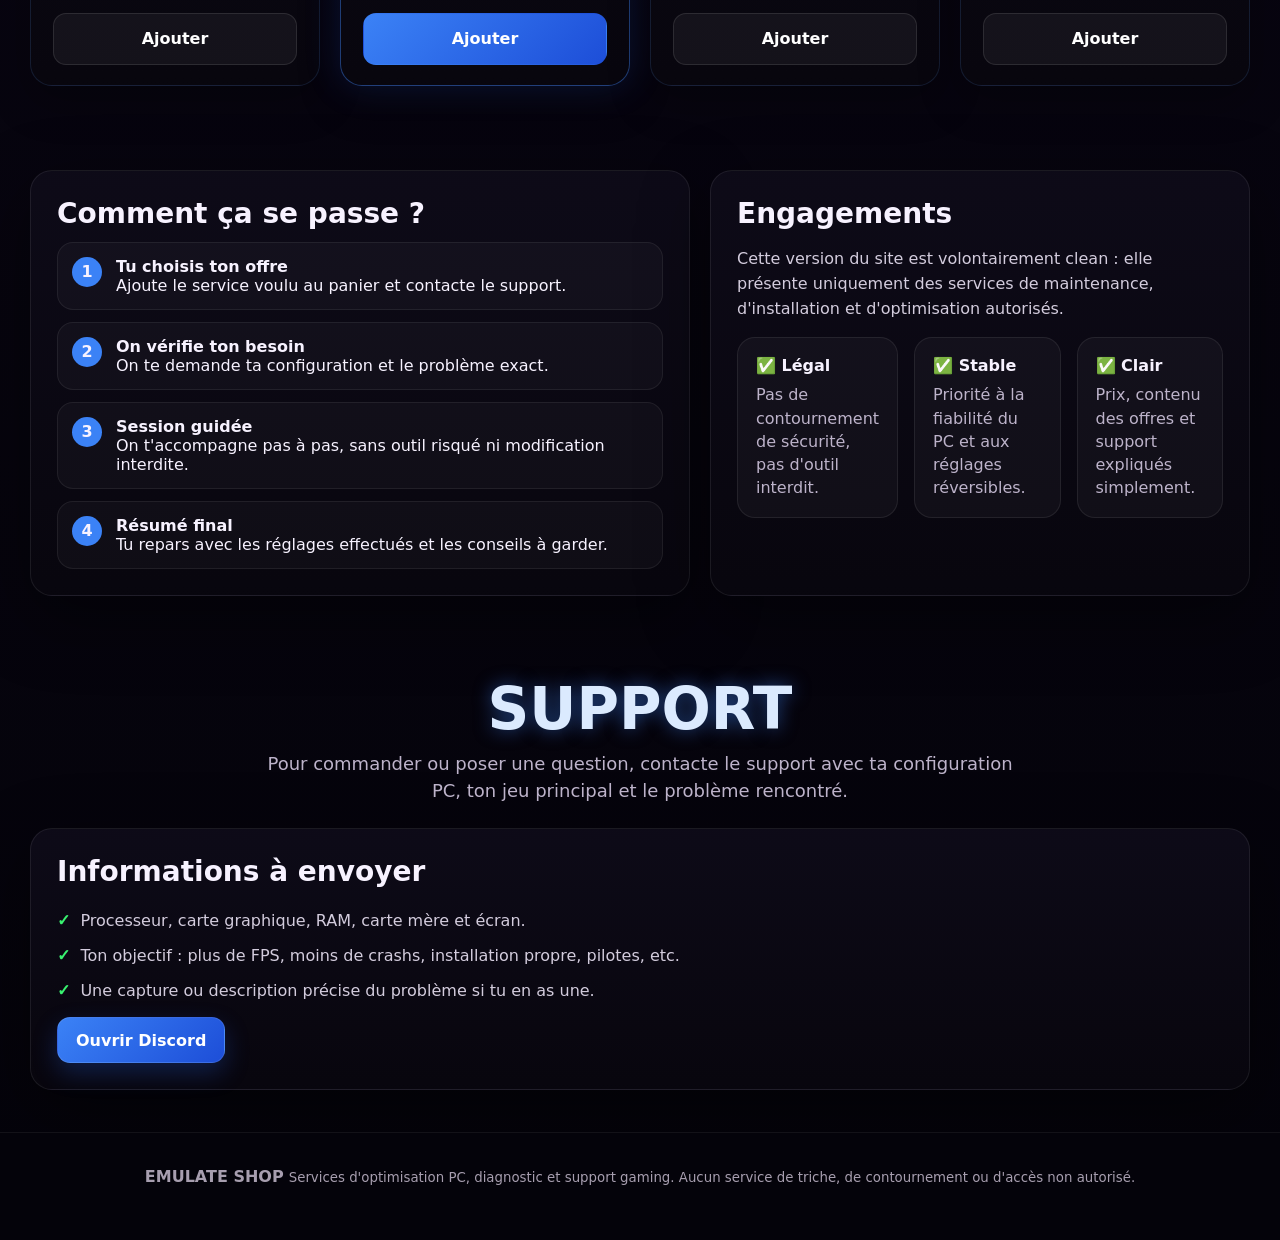
==== commit 19d12b13: "Replace homepage with clean PC support version" ====
--- a/index.html
+++ b/index.html
@@ -1,5139 +1,380 @@
 <!DOCTYPE html>
-
 <html lang="fr">
 <head>
-<meta charset="utf-8"/>
-<meta content="width=device-width, initial-scale=1.0" name="viewport"/>
-<title>Emulate Shop — Firmware &amp; RDMA</title>
-<meta content="#07050d" name="theme-color"/>
-<meta content="Emulate Shop — offres Firmware et abonnements RDMA, support et suivi des commandes via Discord." name="description"/>
-<style>
-:root{
---bg:#06040d;
---bg2:#0a0712;
---panel:#0d0916;
---panel-2:#121022;
---line:rgba(170,110,255,.18);
---line-2:rgba(255,255,255,.08);
---purple:#3b82f6;
---purple-2:#1d4ed8;
---purple-3:#93c5fd;
---green:#39f370;
---green-soft:rgba(57,243,112,.14);
---gold:#ffb122;
---gold-soft:rgba(255,177,34,.13);
---text:#f6f2ff;
---muted:#b9b0c5;
---danger:#ff4d4d;
---shadow:0 20px 60px rgba(0,0,0,.45);
---radius:18px;
---header-h:82px;
-}
-*{box-sizing:border-box}
-html{scroll-behavior:smooth}
-body{
-margin:0;
-color:var(--text);
-font-family:Inter,system-ui,-apple-system,Segoe UI,Arial,sans-serif;
-background:
-radial-gradient(ellipse 50% 30% at 50% 12%, rgba(37,99,235,.14), transparent 60%),
-linear-gradient(180deg, rgba(4,3,10,.96) 0%, rgba(6,4,12,.98) 40%, rgba(4,3,10,1) 100%);
-overflow-x:hidden;
-background-color:#05030b;
-}
-a{text-decoration:none;color:inherit}
-button,input,select{font:inherit}
-img{max-width:100%}
-
-.wrapper{width:min(1280px, calc(100% - 36px)); margin:auto}
-
-.site-header{
-position:sticky; top:0; z-index:100;
-height:var(--header-h);
-display:flex; align-items:center;
-background:rgba(5,4,10,.82);
-backdrop-filter:blur(14px);
-border-bottom:1px solid rgba(255,255,255,.06);
-}
-.site-header .wrapper{display:flex; align-items:center; gap:24px}
-.brand{
-display:flex; align-items:center; gap:12px; white-space:nowrap; min-width:215px;
-}
-.brand-word{
-font-weight:900;
-line-height:.88;
-letter-spacing:.03em;
-font-size:21px;
-}
-.brand-word span{display:block}
-.brand-word b{color:var(--purple)}
-.logo-svg{
-width:42px; height:42px; flex:0 0 42px;
-filter:drop-shadow(0 0 12px rgba(59,130,246,.45));
-}
-.nav{
-display:flex; align-items:center; gap:34px; flex-wrap:wrap;
-}
-.nav a{
-color:#cec7d6;
-font-size:15px;
-padding:30px 0 28px;
-position:relative;
-transition:.22s;
-}
-.nav a:hover, .nav a.active{color:var(--purple)}
-.nav a.active::after, .nav a:hover::after{
-content:""; position:absolute; left:0; right:0; bottom:10px; height:2px;
-background:linear-gradient(90deg, var(--purple), transparent);
-box-shadow:0 0 12px rgba(59,130,246,.65);
-}
-.header-spacer{flex:1}
-.header-tools{
-display:flex; align-items:center; gap:12px; flex-wrap:wrap; justify-content:flex-end;
-}
-.tool-select, .icon-btn, .client-btn{
-height:46px;
-border-radius:12px;
-border:1px solid rgba(255,255,255,.10);
-background:rgba(9,8,15,.92);
-color:var(--text);
-}
-.tool-select{
-display:flex; align-items:center; gap:10px;
-padding:0 14px; min-width:130px;
-box-shadow:inset 0 0 0 1px rgba(59,130,246,.06);
-}
-.tool-select label{font-size:0}
-.tool-select .flag{font-size:15px}
-.tool-select select{
-background:transparent; color:var(--text); border:none; outline:none; width:100%;
-}
-.tool-select option{color:#111}
-.icon-btn{
-width:52px; display:grid; place-items:center;
-position:relative; cursor:pointer;
-}
-.icon-btn:hover,.client-btn:hover,.hero-actions .secondary:hover,.cta-btn:hover{
-transform:translateY(-1px);
-}
-.cart-count{
-position:absolute; right:-5px; top:-7px;
-width:21px; height:21px; border-radius:50%;
-display:grid; place-items:center;
-background:linear-gradient(180deg,#2563eb,#1d4ed8);
-color:#fff; font-size:11px; font-weight:800;
-box-shadow:0 0 14px rgba(142,55,255,.55);
-}
-.client-btn{
-display:inline-flex; align-items:center; justify-content:center;
-padding:0 22px; font-weight:700; min-width:160px;
-background:linear-gradient(135deg, rgba(59,130,246,.95), rgba(29,78,216,.92));
-box-shadow:0 10px 24px rgba(37,99,235,.28);
-}
-.mobile-toggle{
-display:none; width:46px; height:46px; border-radius:12px; border:1px solid rgba(255,255,255,.12);
-background:rgba(9,8,15,.92); color:#fff; font-size:22px;
-}
-
-.hero{
-padding:18px 0 0;
-}
-.hero-card{
-position:relative;
-min-height:410px;
-border:1px solid rgba(255,255,255,.07);
-border-radius:24px;
-overflow:hidden;
-background:
-linear-gradient(90deg, rgba(4,3,9,.96) 0%, rgba(4,3,9,.88) 34%, rgba(4,3,9,.45) 62%, rgba(4,3,9,.2) 100%),
-radial-gradient(ellipse 44% 60% at 70% 24%, rgba(59,130,246,.22), transparent 70%);
-box-shadow:var(--shadow);
-}
-.hero-bg{
-position:absolute; inset:0;
-background:
-radial-gradient(ellipse 36% 48% at 68% 28%, rgba(96,165,250,.62), transparent 60%),
-radial-gradient(ellipse 28% 40% at 76% 26%, rgba(138,42,255,.56), transparent 68%),
-radial-gradient(ellipse 22% 32% at 84% 34%, rgba(59,130,246,.32), transparent 72%),
-linear-gradient(180deg, rgba(9,7,14,.06), rgba(0,0,0,.18));
-filter:blur(6px) saturate(130%);
-}
-.hero-bg::before{
-content:"";
-position:absolute; left:0; right:0; bottom:0; height:46%;
-background:
-linear-gradient(180deg, transparent 0%, rgba(4,4,9,.06) 20%, rgba(5,4,12,.5) 64%, rgba(3,3,7,.92) 100%);
-}
-.hero-bg::after{
-content:"";
-position:absolute; inset:0;
-background-image:
-radial-gradient(1px 1px at 12% 25%, rgba(255,255,255,.65), transparent),
-radial-gradient(1.2px 1.2px at 24% 18%, rgba(255,255,255,.42), transparent),
-radial-gradient(1px 1px at 65% 16%, rgba(255,255,255,.7), transparent),
-radial-gradient(1px 1px at 73% 14%, rgba(255,255,255,.45), transparent),
-radial-gradient(1.1px 1.1px at 82% 22%, rgba(255,255,255,.35), transparent),
-radial-gradient(1px 1px at 88% 12%, rgba(255,255,255,.35), transparent);
-opacity:.75;
-}
-.mountains{
-position:absolute; left:0; right:0; bottom:96px; height:185px;
-background:
-radial-gradient(circle at 72% 73%, rgba(255,80,255,.18), transparent 20%),
-linear-gradient(180deg, transparent 40%, rgba(10,6,18,.2) 100%);
-}
-.mountains svg{width:100%; height:100%; display:block; opacity:.95}
-.hero-content{
-position:relative; z-index:2;
-max-width:560px; padding:58px 34px 40px;
-}
-.kicker{
-display:inline-flex; align-items:center; gap:8px;
-color:#93c5fd; font-size:12px; font-weight:800; letter-spacing:.18em;
-text-transform:uppercase;
-margin-bottom:18px;
-}
-.hero-title{
-margin:0;
-font-size:84px;
-line-height:.89;
-letter-spacing:.01em;
-font-weight:900;
-text-transform:uppercase;
-color:#f7efff;
-text-shadow:
-0 0 3px rgba(255,255,255,.8),
-0 0 12px rgba(147,197,253,.95),
-0 0 28px rgba(37,99,235,.82);
-}
-.hero-title .dot{color:#fff; text-shadow:0 0 18px rgba(255,255,255,.8)}
-.hero-desc{
-margin:28px 0 0;
-color:#ddd6e7;
-font-size:19px;
-line-height:1.55;
-max-width:510px;
-}
-.hero-actions{
-display:flex; gap:14px; flex-wrap:wrap;
-margin-top:26px;
-}
-.cta-btn, .hero-actions .secondary{
-min-height:58px;
-border-radius:14px; border:1px solid rgba(255,255,255,.10);
-display:inline-flex; align-items:center; justify-content:center;
-padding:0 24px; font-weight:800; cursor:pointer;
-transition:.22s;
-}
-.cta-btn{
-background:linear-gradient(135deg, #3b82f6, #1d4ed8);
-box-shadow:0 12px 32px rgba(37,99,235,.32);
-}
-.hero-actions .secondary{
-background:rgba(8,8,12,.42); color:#fff;
-}
-.hero-actions .secondary .ico{margin-right:10px; font-size:18px}
-.hero-strip{
-margin-top:16px;
-display:grid; grid-template-columns:repeat(4,1fr);
-gap:0; border:1px solid rgba(255,255,255,.08); border-radius:20px; overflow:hidden;
-background:rgba(6,5,12,.84);
-box-shadow:var(--shadow);
-}
-.strip-item{
-display:flex; align-items:center; gap:14px;
-padding:20px 22px;
-border-right:1px solid rgba(255,255,255,.08);
-}
-.strip-item:last-child{border-right:none}
-.strip-icon{
-width:52px; height:52px; flex:0 0 52px; border-radius:50%;
-display:grid; place-items:center; font-size:23px;
-color:#60a5fa;
-background:rgba(118,41,227,.16);
-box-shadow:inset 0 0 14px rgba(168,92,255,.12);
-}
-.strip-item b{display:block; font-size:15px; margin-bottom:4px}
-.strip-item span{font-size:13px; color:#bdb4c8; line-height:1.35}
-
-.section{padding:34px 0}
-.section-head{
-text-align:center; margin-bottom:22px;
-}
-.section-head h2{
-margin:0;
-display:inline-flex; align-items:center; gap:16px;
-font-size:58px; font-weight:900; text-transform:uppercase;
-color:#dbeafe;
-text-shadow:0 0 4px rgba(255,255,255,.7), 0 0 18px rgba(59,130,246,.75);
-}
-.section-head h2::before, .section-head h2::after{
-content:""; width:120px; height:2px;
-background:linear-gradient(90deg, transparent, #3b82f6, transparent);
-box-shadow:0 0 16px rgba(166,78,255,.55);
-}
-.section-head p{
-margin:10px 0 0;
-color:#c0b7ca;
-font-size:20px;
-}
-
-.products{
-display:grid; grid-template-columns:repeat(4,1fr); gap:20px;
-}
-.card{
-display:flex; flex-direction:column;
-
-position:relative;
-display:flex;
-flex-direction:column;
-padding:22px 22px 18px;
-background:linear-gradient(180deg, rgba(8,7,13,.95), rgba(6,5,11,.98));
-border:1px solid rgba(96,165,250,.12);
-border-radius:22px;
-box-shadow:0 16px 42px rgba(0,0,0,.28);
-overflow:hidden;
-min-height:100%;
-}
-.card.glow-green{border-color:rgba(68,222,101,.28); box-shadow:0 0 0 1px rgba(63,218,101,.08), 0 16px 42px rgba(0,0,0,.28)}
-.card.glow-purple{border-color:rgba(59,130,246,.28); box-shadow:0 0 0 1px rgba(59,130,246,.10), 0 0 34px rgba(37,99,235,.18), 0 16px 42px rgba(0,0,0,.26)}
-.card.glow-gold{border-color:rgba(255,176,41,.24); box-shadow:0 0 0 1px rgba(255,176,41,.08), 0 16px 42px rgba(0,0,0,.28)}
-.card-ribbon{
-position:absolute; right:-42px; top:16px;
-transform:rotate(44deg);
-background:linear-gradient(135deg,#3b82f6,#2563eb);
-color:#fff; font-size:12px; font-weight:800;
-padding:8px 48px; box-shadow:0 0 16px rgba(59,130,246,.38);
-}
-.card-badge{
-position:absolute; right:14px; top:14px;
-width:30px; height:30px; border-radius:9px;
-display:grid; place-items:center; font-size:16px;
-color:#fff;
-background:rgba(96,165,250,.2);
-border:1px solid rgba(255,255,255,.12);
-}
-.icon-wrap{
-width:88px; height:88px; margin:8px auto 18px;
-border-radius:22px; display:grid; place-items:center;
-background:rgba(255,255,255,.03);
-border:1px solid rgba(255,255,255,.08);
-box-shadow:inset 0 0 24px rgba(255,255,255,.02);
-}
-.icon-wrap.green{border-color:rgba(67,241,111,.3); box-shadow:inset 0 0 24px rgba(67,241,111,.05), 0 0 20px rgba(67,241,111,.10)}
-.icon-wrap.purple{border-color:rgba(59,130,246,.24); box-shadow:inset 0 0 24px rgba(59,130,246,.05)}
-.icon-wrap.gold{border-color:rgba(255,177,34,.24); box-shadow:inset 0 0 24px rgba(255,177,34,.05)}
-.card h3{
-margin:0 0 6px;
-text-align:center;
-font-size:24px; font-weight:900;
-}
-.card .desc{
-text-align:center; color:#d6cfdf;
-min-height:58px; line-height:1.45; font-size:17px;
-}
-.features{ flex:1;
-
-list-style:none; padding:0; margin:22px 0 12px;
-display:grid; gap:10px;
-color:#d8d1df; font-size:15px;
-}
-.features li{
-display:flex; align-items:flex-start; gap:10px;
-}
-.features li .check{
-color:#60a5fa; font-weight:800; line-height:1.1;
-}
-.card.glow-green .features li .check{color:var(--green)}
-.card.glow-gold .features li .check{color:var(--gold)}
-.price{
-margin-top:auto;
-font-size:22px; font-weight:900; text-align:center; margin:8px 0 16px;
-color:#60a5fa;
-}
-.card.glow-green .price{color:var(--green)}
-.card.glow-gold .price{color:var(--gold)}
-.choose{
-width:100%; min-height:54px; height:54px; border:none; cursor:pointer;
-border-radius:12px; font-weight:800; font-size:18px;
-background:rgba(255,255,255,.02);
-color:#fff;
-border:1px solid rgba(255,255,255,.10);
-transition:.22s;
-}
-.choose.primary{
-background:linear-gradient(135deg, #3b82f6, #1d4ed8);
-border-color:transparent;
-box-shadow:0 10px 26px rgba(37,99,235,.28);
-}
-.choose:hover{transform:translateY(-1px)}
-.card-note{
-margin-top:8px; text-align:center; color:#8f879a; font-size:13px;
-}
-
-.info-grid{
-margin-top:20px;
-display:grid; grid-template-columns:repeat(4,1fr);
-gap:0; border:1px solid rgba(255,255,255,.08); border-radius:18px; overflow:hidden;
-background:rgba(8,7,14,.82);
-}
-.info-item{
-padding:18px 20px; display:flex; gap:14px; align-items:flex-start;
-border-right:1px solid rgba(255,255,255,.08);
-}
-.info-item:last-child{border-right:none}
-.info-icon{
-width:46px; height:46px; flex:0 0 46px; display:grid; place-items:center;
-border-radius:50%; background:rgba(115,42,228,.15); color:#60a5fa; font-size:22px;
-}
-.info-item b{display:block; margin-bottom:3px}
-.info-item span{display:block; color:#bcb4c7; line-height:1.35}
-
-.two-col{
-display:grid; grid-template-columns:1.1fr .9fr; gap:20px;
-}
-.panel{
-background:linear-gradient(180deg, rgba(10,8,16,.92), rgba(7,5,12,.98));
-border:1px solid rgba(255,255,255,.08);
-border-radius:22px; padding:24px;
-box-shadow:var(--shadow);
-}
-.panel h3{margin:0 0 12px; font-size:28px}
-.panel p, .panel li{color:#d3ccdd; line-height:1.55}
-.firmware-list{
-margin:0; padding-left:18px; display:grid; gap:10px;
-}
-
-.footer{
-padding:38px 0 60px; color:#a79eaf; text-align:center;
-}
-.footer small{display:block; margin-top:10px}
-
-.overlay{
-position:fixed; inset:0; background:rgba(0,0,0,.55);
-opacity:0; pointer-events:none; transition:.2s; z-index:120;
-}
-.drawer{
-position:fixed; top:0; right:0; width:min(430px, 100%); height:100vh;
-background:linear-gradient(180deg, rgba(11,8,18,.98), rgba(7,6,12,.98));
-border-left:1px solid rgba(255,255,255,.08);
-transform:translateX(100%); transition:.25s; z-index:130;
-display:flex; flex-direction:column;
-box-shadow:var(--shadow);
-}
-.drawer.open{transform:translateX(0)}
-.overlay.open{opacity:1; pointer-events:auto}
-.drawer-head{
-display:flex; align-items:center; justify-content:space-between;
-padding:20px 20px 16px; border-bottom:1px solid rgba(255,255,255,.08);
-}
-.drawer-head h3{margin:0; font-size:26px}
-.close-btn{
-width:40px; height:40px; border-radius:10px; border:1px solid rgba(255,255,255,.10);
-background:rgba(255,255,255,.03); color:#fff; cursor:pointer;
-}
-.drawer-body{padding:18px 20px; overflow:auto; flex:1}
-.cart-items{display:grid; gap:10px}
-.cart-item{
-display:grid; grid-template-columns:1fr auto; gap:10px;
-border:1px solid rgba(255,255,255,.08);
-border-radius:16px; padding:14px; background:rgba(255,255,255,.02);
-}
-.cart-item b{display:block; margin-bottom:4px}
-.cart-item small{color:#b1a7bc}
-.cart-price{font-weight:900; font-size:18px; color:#d7b4ff}
-.empty{
-color:#b5aebf; text-align:center; padding:32px 10px;
-}
-.total-line{
-display:flex; align-items:center; justify-content:space-between;
-padding:18px 0; font-size:20px; font-weight:900;
-border-top:1px solid rgba(255,255,255,.08);
-margin-top:16px;
-}
-.cart-actions{
-display:grid; grid-template-columns:1fr 1fr; gap:12px;
-}
-.support-grid{
-display:grid; gap:12px;
-}
-.support-method{
-border:1px solid rgba(255,255,255,.08);
-border-radius:16px; padding:14px; background:rgba(255,255,255,.02);
-}
-.support-method b{display:block; margin-bottom:5px}
-.client-box{
-display:grid; gap:10px;
-}
-.client-box input{
-width:100%; min-height:48px; border-radius:12px; border:1px solid rgba(255,255,255,.1);
-background:rgba(255,255,255,.03); color:#fff; padding:0 14px;
-}
-.client-box button{
-min-height:50px; border:none; border-radius:12px; cursor:pointer;
-background:linear-gradient(135deg,#3b82f6,#1d4ed8); color:#fff; font-weight:800;
-}
-
-.auth-tabs{
-display:grid; grid-template-columns:1fr 1fr; gap:8px;
-background:rgba(255,255,255,.03); border:1px solid rgba(255,255,255,.08);
-border-radius:14px; padding:5px; margin-bottom:18px;
-}
-.auth-tab{
-min-height:42px; border:none; border-radius:10px; cursor:pointer;
-background:transparent; color:#b9b0c5; font-weight:800; font-size:14px;
-transition:.2s;
-}
-.auth-tab.active{
-background:linear-gradient(135deg,#3b82f6,#1d4ed8); color:#fff;
-box-shadow:0 6px 16px rgba(59,130,246,.35);
-}
-.auth-panel{display:none}
-.auth-panel.active{display:grid; gap:12px}
-.social-btn{
-width:100%; min-height:50px; border-radius:12px; cursor:pointer;
-display:flex; align-items:center; justify-content:center; gap:10px;
-font-weight:800; font-size:14.5px; border:1px solid rgba(255,255,255,.12);
-background:rgba(255,255,255,.04); color:#fff; transition:.2s;
-}
-.social-btn:hover{transform:translateY(-1px); background:rgba(255,255,255,.08)}
-.social-btn svg{width:20px; height:20px; flex:0 0 20px}
-.social-btn.google{background:#fff; color:#1f1f1f; border-color:#fff}
-.social-btn.google:hover{background:#f1f1f1}
-.social-btn.discord{background:#5865F2; border-color:#5865F2}
-.social-btn.discord:hover{background:#4752c4}
-.auth-divider{
-display:flex; align-items:center; gap:12px; color:#8d8394; font-size:12.5px;
-text-transform:uppercase; letter-spacing:.05em; margin:2px 0;
-}
-.auth-divider::before, .auth-divider::after{
-content:""; flex:1; height:1px; background:rgba(255,255,255,.12);
-}
-.field-group{display:grid; gap:6px}
-.field-group label{font-size:12.5px; color:#b9b0c5; font-weight:700}
-.field-row{display:flex; align-items:center; justify-content:space-between; font-size:13px; color:#b9b0c5}
-.field-row a{color:var(--purple-3)}
-.remember{display:flex; align-items:center; gap:8px}
-.auth-switch{
-text-align:center; font-size:13.5px; color:#b9b0c5; margin-top:4px;
-}
-.auth-switch b{color:#fff; cursor:pointer; text-decoration:underline}
-.auth-error{
-display:none; background:rgba(255,77,77,.12); border:1px solid rgba(255,77,77,.35);
-color:#ffb3b3; border-radius:10px; padding:10px 12px; font-size:13px;
-}
-.auth-error.show{display:block}
-.pass-wrap{position:relative}
-.pass-wrap input{padding-right:42px}
-.pass-toggle{
-position:absolute; right:6px; top:50%; transform:translateY(-50%);
-background:transparent; border:none; color:#b9b0c5; cursor:pointer;
-min-height:auto; padding:6px;
-}
-.notice{
-position:fixed; left:50%; bottom:18px; transform:translateX(-50%) translateY(30px);
-background:rgba(10,8,16,.96); color:#fff;
-border:1px solid rgba(255,255,255,.10); border-radius:14px; padding:12px 16px;
-opacity:0; pointer-events:none; transition:.22s; z-index:140;
-box-shadow:var(--shadow);
-}
-.notice.show{opacity:1; transform:translateX(-50%) translateY(0)}
-
-.anti-cheats-section{
-padding:54px 0 36px;
-}
-.anti-cheats-head{
-text-align:center;
-margin-bottom:28px;
-}
-.anti-cheats-head h2{
-margin:0;
-font-size:clamp(34px,4vw,50px);
-line-height:1.05;
-font-weight:900;
-letter-spacing:-.025em;
-color:#f8f2ff;
-text-shadow:0 0 4px rgba(255,255,255,.65),0 0 22px rgba(59,130,246,.55);
-}
-.anti-cheats-subtitle{
-margin:14px 0 0;
-color:#a9a1b7;
-font-size:clamp(15px,1.7vw,19px);
-}
-.anti-cheats-subtitle .accent{
-display:inline-block;
-margin:0 4px;
-padding:4px 10px;
-border-radius:5px;
-color:#ff4d5a;
-background:rgba(255,64,78,.12);
-border:1px solid rgba(255,64,78,.28);
-font-size:.82em;
-font-weight:900;
-letter-spacing:.08em;
-box-shadow:0 0 16px rgba(255,64,78,.08);
-}
-.anti-cheats-grid{
-width:min(760px,100%);
-margin:0 auto;
-display:grid;
-grid-template-columns:repeat(3,1fr);
-gap:22px;
-}
-.anti-cheat-card{
-min-height:184px;
-padding:24px 18px 20px;
-display:flex;
-flex-direction:column;
-align-items:center;
-justify-content:center;
-text-align:center;
-border-radius:17px;
-border:1px solid rgba(96,165,250,.14);
-background:
-radial-gradient(circle at 50% 0%,rgba(59,130,246,.08),transparent 48%),
-linear-gradient(180deg,rgba(20,18,34,.96),rgba(13,11,23,.98));
-box-shadow:
-inset 0 0 28px rgba(59,130,246,.025),
-0 14px 34px rgba(0,0,0,.22);
-transition:transform .22s ease,border-color .22s ease,box-shadow .22s ease;
-}
-.anti-cheat-card:hover{
-transform:translateY(-3px);
-border-color:rgba(59,130,246,.38);
-box-shadow:
-inset 0 0 28px rgba(59,130,246,.045),
-0 18px 42px rgba(0,0,0,.28),
-0 0 26px rgba(37,99,235,.10);
-}
-.anti-cheat-logo{
-width:76px;
-height:58px;
-margin-bottom:13px;
-display:grid;
-place-items:center;
-color:#fff;
-font-size:14px;
-font-weight:950;
-letter-spacing:-.04em;
-border-radius:11px;
-background:rgba(255,255,255,.035);
-border:1px solid rgba(255,255,255,.07);
-text-shadow:0 0 12px rgba(255,255,255,.18);
-}
-.anti-cheat-logo.facilt{
-background:transparent;
-border-color:transparent;
-position:relative;
-}
-.anti-cheat-logo.facilt::before{
-content:"";
-width:0;
-height:0;
-border-top:12px solid transparent;
-border-bottom:12px solid transparent;
-border-right:29px solid #ff693d;
-filter:drop-shadow(0 0 7px rgba(255,92,57,.25));
-}
-.anti-cheat-logo.vanguard{
-background:transparent;
-border-color:transparent;
-color:#ff4651;
-font-size:29px;
-}
-.anti-cheat-logo.ricochet{
-width:130px;
-height:88px;
-background:transparent;
-border-color:transparent;
-overflow:visible;
-display:flex;
-align-items:center;
-justify-content:center;
-filter:drop-shadow(0 0 10px rgba(255,255,255,.06));
-}
-.anti-cheat-logo.ricochet::before{content:none;}
-.ricochet-logo-img{
-display:block;
-width:124px;
-height:82px;
-object-fit:contain;
-}
-.anti-cheat-logo.battleeye{
-width:92px;
-height:92px;
-border-radius:16px;
-background:transparent;
-border-color:transparent;
-overflow:visible;
-display:flex;
-align-items:center;
-justify-content:center;
-box-shadow:none;
-}
-.anti-cheat-logo.battleeye::before{content:none;}
-.battleeye-logo-img{
-display:block;
-width:92px;
-height:92px;
-object-fit:contain;
-border-radius:14px;
-box-shadow:0 0 16px rgba(255,228,0,.08);
-}
-.anti-cheat-logo.eac{
-width:84px;
-height:84px;
-padding:0;
-border-radius:16px;
-background:transparent;
-border-color:transparent;
-overflow:visible;
-display:flex;
-align-items:center;
-justify-content:center;
-color:transparent;
-font-size:0;
-box-shadow:none;
-}
-.anti-cheat-logo.eac::before{content:none;}
-.eac-logo-img{
-display:block;
-width:70px;
-height:70px;
-object-fit:contain;
-object-position:center center;
-transform:none;
-margin:0 auto;
-border-radius:14px;
-box-shadow:0 0 12px rgba(77,190,255,.10);
-}
-.anti-cheat-logo.ace{
-width:74px;
-height:74px;
-border-radius:16px;
-background:transparent;
-border-color:transparent;
-overflow:visible;
-display:flex;
-align-items:center;
-justify-content:center;
-color:transparent;
-font-size:0;
-box-shadow:none;
-}
-.anti-cheat-logo.ace::before{content:none;}
-.ace-logo-img{
-display:block;
-width:68px;
-height:68px;
-object-fit:contain;
-object-position:center;
-filter:drop-shadow(0 0 12px rgba(46,116,255,.14));
-}
-.anti-cheat-name{
-margin:0 0 12px;
-font-size:18px;
-font-weight:850;
-color:#f3eef9;
-}
-.anti-cheat-status{
-display:inline-flex;
-align-items:center;
-gap:7px;
-padding:6px 13px;
-border-radius:999px;
-color:#21eaa2;
-background:rgba(24,229,157,.08);
-border:1px solid rgba(24,229,157,.34);
-box-shadow:inset 0 0 12px rgba(24,229,157,.035);
-font-size:11px;
-font-weight:900;
-letter-spacing:.08em;
-text-transform:uppercase;
-}
-.anti-cheat-status::before{
-content:"";
-width:9px;
-height:9px;
-border-radius:50%;
-background:#21eaa2;
-box-shadow:0 0 9px rgba(33,234,162,.75);
-}
-@media(max-width:760px){
-.anti-cheats-grid{grid-template-columns:repeat(2,1fr);gap:16px;}
-}
-@media(max-width:500px){
-.anti-cheats-section{padding-top:38px;}
-.anti-cheats-grid{grid-template-columns:1fr;max-width:360px;}
-.anti-cheat-card{min-height:170px;}
-}
-
-.anti-cheat-logo.facilt{
-width:76px;
-height:58px;
-background:transparent;
-border-color:transparent;
-overflow:visible;
-filter:drop-shadow(0 0 9px rgba(255,91,48,.12));
-}
-.anti-cheat-logo.facilt::before{content:none;}
-.faceit-logo-img{
-display:block;
-width:64px;
-height:64px;
-object-fit:contain;
-}
-
-.anti-cheat-logo.vanguard{
-width:180px;
-height:150px;
-background:transparent;
-border-color:transparent;
-overflow:visible;
-display:flex;
-align-items:center;
-justify-content:center;
-filter:drop-shadow(0 0 14px rgba(220,54,62,.18));
-}
-.anti-cheat-logo.vanguard::before{content:none;}
-.vanguard-logo-img{
-display:block;
-width:180px;
-height:180px;
-object-fit:contain;
-}
-
-.anti-cheats-section.compact{
-padding:24px 0 10px;
-}
-.anti-cheats-section.compact .anti-cheats-head{
-margin-bottom:18px;
-}
-.anti-cheats-section.compact .anti-cheats-head h2{
-font-size:clamp(28px,3.1vw,40px);
-}
-.anti-cheats-section.compact .anti-cheats-subtitle{
-margin-top:10px;
-font-size:clamp(13px,1.35vw,17px);
-}
-.anti-cheats-section.compact .anti-cheats-grid{
-width:min(640px,100%);
-gap:16px;
-}
-.anti-cheats-section.compact .anti-cheat-card{
-min-height:158px;
-padding:18px 14px 16px;
-border-radius:15px;
-}
-.anti-cheats-section.compact .anti-cheat-logo{
-margin-bottom:10px;
-}
-.anti-cheats-section.compact .anti-cheat-logo.facilt{width:64px;height:48px;}
-.anti-cheats-section.compact .faceit-logo-img{width:54px;height:54px;}
-.anti-cheats-section.compact .anti-cheat-logo.vanguard{width:112px;height:88px;}
-.anti-cheats-section.compact .vanguard-logo-img{width:112px;height:112px;}
-.anti-cheats-section.compact .anti-cheat-logo.ricochet{width:110px;height:72px;}
-.anti-cheats-section.compact .ricochet-logo-img{width:104px;height:68px;}
-.anti-cheats-section.compact .anti-cheat-logo.battleeye{width:80px;height:80px;}
-.anti-cheats-section.compact .battleeye-logo-img{width:80px;height:80px;}
-.anti-cheats-section.compact .anti-cheat-logo.eac{width:72px;height:72px;}
-.anti-cheats-section.compact .eac-logo-img{width:60px;height:60px;}
-.anti-cheats-section.compact .anti-cheat-logo.ace{width:64px;height:64px;}
-.anti-cheats-section.compact .ace-logo-img{width:56px;height:56px;}
-.anti-cheats-section.compact .anti-cheat-name{
-margin-bottom:10px;
-font-size:16px;
-}
-.anti-cheats-section.compact .anti-cheat-status{
-padding:5px 11px;
-font-size:10px;
-}
-@media(max-width:760px){
-.anti-cheats-section.compact .anti-cheats-grid{max-width:560px;gap:14px;}
-.anti-cheats-section.compact .anti-cheat-card{min-height:148px;}
-}
-@media(max-width:500px){
-.anti-cheats-section.compact .anti-cheats-grid{grid-template-columns:1fr;max-width:320px;}
-}
-
-@media (max-width: 1180px){
-.nav{gap:20px}
-.products{grid-template-columns:repeat(2,1fr)}
-.hero-title{font-size:70px}
-}
-@media (max-width: 980px){
-.site-header{height:auto}
-.site-header .wrapper{padding:14px 0; flex-wrap:wrap}
-.mobile-toggle{display:grid; place-items:center}
-.nav{
-display:none; width:100%; order:10;
-padding:10px 0 6px; gap:16px; flex-direction:column; align-items:flex-start;
-}
-.nav.open{display:flex}
-.nav a{padding:6px 0}
-.nav a.active::after, .nav a:hover::after{bottom:-3px}
-.header-spacer{display:none}
-.header-tools{margin-left:auto}
-.hero-strip, .info-grid{grid-template-columns:1fr 1fr}
-.two-col{grid-template-columns:1fr}
-}
-@media (max-width: 720px){
-.wrapper{width:min(100% - 20px, 1280px)}
-.brand-word{font-size:17px}
-.tool-select{min-width:116px; padding:0 10px}
-.client-btn{min-width:auto; padding:0 16px}
-.hero-card{min-height:auto}
-.hero-content{padding:34px 20px 28px}
-.hero-title{font-size:48px}
-.hero-desc{font-size:17px}
-.hero-actions{display:grid; grid-template-columns:1fr}
-.hero-strip, .info-grid, .products, .section-head h2{font-size:40px}
-.section-head h2::before, .section-head h2::after{width:40px}
-.cart-actions{grid-template-columns:1fr}
-}
-
-.brand{
-display:flex !important;
-align-items:center !important;
-gap:0 !important;
-min-width:auto !important;
-}
-.brand-image{
-display:block;
-width:260px;
-max-width:min(32vw, 260px);
-height:auto;
-object-fit:contain;
-filter:drop-shadow(0 0 10px rgba(59,130,246,.28));
-}
-.logo-svg,
-.brand-word{
-display:none !important;
-}
-@media (max-width: 720px){
-.brand-image{
-width:190px;
-max-width:48vw;
-}
-}
-
-#siteBrand.brand{
-display:flex !important;
-align-items:center !important;
-min-width:0 !important;
-gap:0 !important;
-flex:0 0 auto !important;
-}
-#siteBrand .brand-image{
-display:block !important;
-width:300px !important;
-max-width:min(34vw, 300px) !important;
-height:auto !important;
-object-fit:contain !important;
-filter:drop-shadow(0 0 10px rgba(59,130,246,.32)) !important;
-}
-#siteBrand .logo-svg,
-#siteBrand .brand-word{
-display:none !important;
-}
-@media (max-width:980px){
-#siteBrand .brand-image{
-width:220px !important;
-max-width:52vw !important;
-}
-}
-@media (max-width:720px){
-#siteBrand .brand-image{
-width:180px !important;
-max-width:48vw !important;
-}
-}
-
-.site-header{
-position:sticky !important;
-top:0 !important;
-z-index:1000 !important;
-height:auto !important;
-padding:10px 0 !important;
-background:rgba(3,2,8,.94) !important;
-border-bottom:1px solid rgba(59,130,246,.20) !important;
-backdrop-filter:blur(18px) !important;
-box-shadow:0 10px 32px rgba(0,0,0,.28) !important;
-}
-.site-header .wrapper{
-min-height:66px !important;
-width:min(1380px,calc(100% - 28px)) !important;
-margin:auto !important;
-padding:8px 14px !important;
-display:flex !important;
-align-items:center !important;
-gap:24px !important;
-flex-wrap:nowrap !important;
-border:1px solid rgba(59,130,246,.20) !important;
-border-radius:16px !important;
-background:linear-gradient(180deg,rgba(10,7,17,.92),rgba(5,4,10,.94)) !important;
-box-shadow:
-inset 0 0 28px rgba(59,130,246,.035),
-0 10px 30px rgba(0,0,0,.22) !important;
-}
-
-#siteBrand.brand{
-display:flex !important;
-align-items:center !important;
-justify-content:flex-start !important;
-flex:0 0 210px !important;
-width:210px !important;
-min-width:210px !important;
-max-width:210px !important;
-overflow:hidden !important;
-}
-#siteBrand .brand-image{
-display:block !important;
-width:205px !important;
-height:52px !important;
-max-width:100% !important;
-object-fit:contain !important;
-object-position:left center !important;
-filter:drop-shadow(0 0 8px rgba(59,130,246,.28)) !important;
-}
-
-.nav{
-display:flex !important;
-align-items:center !important;
-gap:26px !important;
-margin:0 !important;
-flex:0 1 auto !important;
-white-space:nowrap !important;
-}
-.nav a{
-padding:20px 0 !important;
-font-size:14px !important;
-}
-
-.header-spacer{flex:1 1 auto !important;}
-.header-tools{
-display:flex !important;
-align-items:center !important;
-gap:9px !important;
-flex:0 0 auto !important;
-margin-left:auto !important;
-}
-
-@media(max-width:1180px){
-#siteBrand.brand{
-flex-basis:170px !important;
-width:170px !important;
-min-width:170px !important;
-max-width:170px !important;
-}
-#siteBrand .brand-image{
-width:165px !important;
-height:46px !important;
-}
-.nav{gap:16px !important;}
-.nav a{font-size:13px !important;}
-}
-@media(max-width:980px){
-.site-header .wrapper{
-flex-wrap:wrap !important;
-}
-#siteBrand.brand{
-flex:0 0 185px !important;
-width:185px !important;
-min-width:185px !important;
-max-width:185px !important;
-}
-#siteBrand .brand-image{
-width:180px !important;
-height:48px !important;
-}
-.mobile-toggle{
-display:grid !important;
-place-items:center !important;
-margin-left:auto !important;
-order:2 !important;
-}
-.header-tools{
-order:3 !important;
-width:100% !important;
-justify-content:flex-end !important;
-}
-.nav{
-order:4 !important;
-width:100% !important;
-display:none !important;
-flex-direction:column !important;
-align-items:flex-start !important;
-gap:4px !important;
-padding:8px 0 4px !important;
-}
-.nav.open{display:flex !important;}
-.nav a{padding:9px 4px !important;}
-}
-@media(max-width:620px){
-.site-header{padding:7px 0 !important;}
-.site-header .wrapper{
-width:calc(100% - 14px) !important;
-padding:7px 9px !important;
-border-radius:13px !important;
-gap:10px !important;
-}
-#siteBrand.brand{
-flex:0 0 150px !important;
-width:150px !important;
-min-width:150px !important;
-max-width:150px !important;
-}
-#siteBrand .brand-image{
-width:148px !important;
-height:42px !important;
-}
-}
-
-.rdma-section{
-padding-top:48px;
-}
-.rdma-products{
-display:grid;
-grid-template-columns:repeat(3,1fr);
-gap:20px;
-max-width:1040px;
-margin:0 auto;
-}
-.rdma-card{
-position:relative;
-border-color:rgba(62,186,255,.22);
-background:
-radial-gradient(circle at 50% 0%,rgba(39,145,255,.10),transparent 38%),
-linear-gradient(180deg,rgba(8,9,18,.96),rgba(5,6,13,.99));
-}
-.rdma-card:hover{
-border-color:rgba(74,193,255,.48);
-box-shadow:0 18px 48px rgba(0,0,0,.30),0 0 28px rgba(57,148,255,.12);
-}
-.rdma-featured{
-border-color:rgba(59,130,246,.48);
-box-shadow:0 0 34px rgba(37,99,235,.17),0 18px 48px rgba(0,0,0,.30);
-}
-.rdma-icon{
-width:82px;
-height:82px;
-margin:8px auto 18px;
-border-radius:20px;
-display:grid;
-place-items:center;
-font-size:24px;
-font-weight:900;
-letter-spacing:.04em;
-color:#d9eeff;
-border:1px solid rgba(77,189,255,.34);
-background:linear-gradient(145deg,rgba(29,113,205,.20),rgba(114,44,223,.18));
-box-shadow:inset 0 0 22px rgba(80,180,255,.08),0 0 24px rgba(65,151,255,.10);
-}
-.rdma-badge{
-position:absolute;
-top:14px;
-right:14px;
-border-radius:999px;
-padding:6px 9px;
-font-size:9px;
-font-weight:900;
-letter-spacing:.12em;
-color:#e8d9ff;
-border:1px solid rgba(177,100,255,.28);
-background:rgba(140,54,231,.15);
-}
-.rdma-card .price{
-color:#66c7ff;
-font-size:26px;
-}
-.rdma-featured .price{
-color:#60a5fa;
-}
-@media(max-width:900px){
-.rdma-products{grid-template-columns:1fr;}
-}
-
-.rdma-card{
-position:relative;
-}
-.rdma-warning{
-width:88px;
-height:88px;
-margin:8px auto 18px;
-display:grid;
-place-items:center;
-border-radius:24px;
-background:linear-gradient(180deg, rgba(22,10,18,.96), rgba(12,7,14,.98));
-border:1px solid rgba(255,94,94,.22);
-box-shadow:
-inset 0 0 24px rgba(255,75,75,.06),
-0 0 24px rgba(255,48,48,.08);
-}
-.rdma-warning svg{
-width:64px;
-height:64px;
-display:block;
-filter:drop-shadow(0 0 12px rgba(255,58,58,.22));
-}
-.rdma-tech{
-margin:14px 0 10px;
-padding:12px 14px;
-border-radius:14px;
-background:rgba(255,255,255,.025);
-border:1px solid rgba(255,255,255,.06);
-}
-.rdma-tech .tech-line{
-display:flex;
-align-items:flex-start;
-gap:10px;
-color:#ddd6e7;
-font-size:14px;
-line-height:1.42;
-}
-.rdma-tech .tech-line + .tech-line{
-margin-top:9px;
-}
-.rdma-tech .bullet{
-flex:0 0 auto;
-font-weight:900;
-}
-.rdma-tech .bullet.warn{
-color:#ff6b6b;
-}
-.rdma-tech .bullet.ok{
-color:#66c7ff;
-}
-
-.rdma-requirement{
-display:flex;
-align-items:center;
-justify-content:center;
-gap:8px;
-margin:12px 0 10px;
-padding:10px 12px;
-border-radius:12px;
-border:1px solid rgba(255,92,92,.18);
-background:rgba(255,56,67,.055);
-color:#f0dfe2;
-font-size:13px;
-font-weight:700;
-text-align:center;
-}
-.rdma-requirement .req-icon{
-width:20px;
-height:20px;
-flex:0 0 20px;
-display:grid;
-place-items:center;
-border-radius:50%;
-background:#ef1f2d;
-color:#fff;
-font-size:13px;
-font-weight:900;
-box-shadow:0 0 10px rgba(239,31,45,.22);
-}
-
-body{
-position:relative;
-overflow-x:hidden;
-}
-.floating-astronaut-layer{
-position:fixed;
-inset:0;
-pointer-events:none !important;
-z-index:0;
-overflow:hidden;
-}
-.floating-astronaut{
-position:absolute;
-height:auto;
-opacity:.12;
-user-select:none;
-will-change:transform;
-filter:drop-shadow(0 0 16px rgba(170,120,255,.14));
-}
-
-.astro-1{
-width:min(19vw,220px);
-left:-22vw;
-top:8vh;
-animation:astroPath1 38s linear infinite;
-}
-.astro-2{
-width:min(15vw,180px);
-right:-18vw;
-top:29vh;
-opacity:.10;
-transform:scaleX(-1);
-animation:astroPath2 46s linear infinite;
-}
-.astro-3{
-width:min(13vw,155px);
-left:-18vw;
-top:53vh;
-opacity:.09;
-animation:astroPath3 52s linear infinite;
-}
-.astro-4{
-width:min(17vw,195px);
-right:-20vw;
-top:69vh;
-opacity:.11;
-transform:scaleX(-1);
-animation:astroPath4 43s linear infinite;
-}
-.astro-5{
-width:min(11vw,135px);
-left:-16vw;
-top:82vh;
-opacity:.075;
-animation:astroPath5 58s linear infinite;
-}
-
-@keyframes astroPath1{
-0%   {transform:translate3d(0,0,0) rotate(-9deg)}
-25%  {transform:translate3d(35vw,7vh,0) rotate(-3deg)}
-50%  {transform:translate3d(72vw,-3vh,0) rotate(6deg)}
-75%  {transform:translate3d(105vw,6vh,0) rotate(1deg)}
-100% {transform:translate3d(138vw,0,0) rotate(-9deg)}
-}
-@keyframes astroPath2{
-0%   {transform:translate3d(0,0,0) scaleX(-1) rotate(7deg)}
-30%  {transform:translate3d(-38vw,-5vh,0) scaleX(-1) rotate(2deg)}
-65%  {transform:translate3d(-83vw,6vh,0) scaleX(-1) rotate(-5deg)}
-100% {transform:translate3d(-135vw,0,0) scaleX(-1) rotate(7deg)}
-}
-@keyframes astroPath3{
-0%   {transform:translate3d(0,0,0) rotate(-4deg)}
-35%  {transform:translate3d(48vw,-7vh,0) rotate(4deg)}
-70%  {transform:translate3d(96vw,5vh,0) rotate(9deg)}
-100% {transform:translate3d(140vw,0,0) rotate(-4deg)}
-}
-@keyframes astroPath4{
-0%   {transform:translate3d(0,0,0) scaleX(-1) rotate(8deg)}
-33%  {transform:translate3d(-44vw,8vh,0) scaleX(-1) rotate(1deg)}
-66%  {transform:translate3d(-88vw,-4vh,0) scaleX(-1) rotate(-7deg)}
-100% {transform:translate3d(-138vw,0,0) scaleX(-1) rotate(8deg)}
-}
-@keyframes astroPath5{
-0%   {transform:translate3d(0,0,0) rotate(-7deg)}
-40%  {transform:translate3d(58vw,5vh,0) rotate(3deg)}
-75%  {transform:translate3d(108vw,-6vh,0) rotate(8deg)}
-100% {transform:translate3d(145vw,0,0) rotate(-7deg)}
-}
-
-.site-header,
-main,
-footer,
-.section,
-.notice{
-position:relative;
-z-index:1;
-}
-
-.drawer{
-position:fixed !important;
-z-index:130 !important;
-}
-.overlay{
-position:fixed !important;
-z-index:120 !important;
-}
-
-@media (max-width:900px){
-.floating-astronaut{opacity:.08;}
-.astro-1{width:min(30vw,160px)}
-.astro-2{width:min(25vw,140px)}
-.astro-3{width:min(22vw,125px)}
-.astro-4{width:min(27vw,150px)}
-.astro-5{width:min(19vw,110px)}
-}
-
-@media (prefers-reduced-motion: reduce){
-.floating-astronaut{
-animation:none !important;
-opacity:.06;
-}
-.astro-1{left:5vw;top:10vh}
-.astro-2{right:8vw;top:30vh}
-.astro-3{left:12vw;top:52vh}
-.astro-4{right:12vw;top:70vh}
-.astro-5{left:45vw;top:84vh}
-}
-
-}
-
-html{
-background:#04030a;
-}
-body{
-margin-bottom:0 !important;
-padding-bottom:0 !important;
-}
-footer.footer{
-width:100% !important;
-max-width:none !important;
-margin:0 !important;
-padding:28px 18px 18px !important;
-background:#04030a !important;
-position:relative !important;
-z-index:20 !important;
-overflow:hidden;
-border-top:1px solid rgba(255,255,255,.05);
-}
-footer.footer small{
-margin-bottom:0 !important;
-}
-
-#rdma{
-display:block;
-animation:none !important;
-transition:none !important;
-}
-
-#support .two-col{
-grid-template-columns:1fr !important;
-}
-
-html, body{cursor:auto !important;}
-a,button,.choose,.icon-btn,select,summary,.client-btn,.cart-btn,
-[role="button"],.oauth-provider-btn,.social-btn,.close-btn{cursor:pointer !important;}
-
-.hero-strip.emulate-stats{
-position:relative;
-margin-top:18px;
-min-height:98px;
-display:grid;
-grid-template-columns:repeat(4,minmax(0,1fr));
-overflow:hidden;
-border:1px solid rgba(204,178,255,.22);
-border-radius:18px;
-background:
-linear-gradient(180deg,rgba(31,28,37,.92) 0%,rgba(14,12,19,.97) 42%,rgba(11,9,15,.99) 100%);
-box-shadow:
-inset 0 1px 0 rgba(255,255,255,.07),
-inset 0 -1px 0 rgba(130,69,211,.08),
-0 16px 38px rgba(0,0,0,.32),
-0 0 28px rgba(129,52,226,.055);
-}
-.hero-strip.emulate-stats::before{
-content:"";
-position:absolute;
-inset:0;
-pointer-events:none;
-background:
-radial-gradient(circle at 12.5% 50%,rgba(59,130,246,.08),transparent 18%),
-radial-gradient(circle at 37.5% 50%,rgba(59,130,246,.07),transparent 18%),
-radial-gradient(circle at 62.5% 50%,rgba(59,130,246,.07),transparent 18%),
-radial-gradient(circle at 87.5% 50%,rgba(59,130,246,.08),transparent 18%);
-}
-.hero-strip.emulate-stats .stat-item{
-position:relative;
-min-width:0;
-min-height:96px;
-padding:17px 18px 15px;
-display:grid;
-place-items:center;
-text-align:center;
-border-right:1px solid rgba(255,255,255,.035);
-overflow:hidden;
-}
-.hero-strip.emulate-stats .stat-item:last-child{
-border-right:none;
-}
-.hero-strip.emulate-stats .stat-icon{
-position:absolute;
-left:50%;
-top:50%;
-width:58px;
-height:58px;
-transform:translate(-50%,-50%);
-opacity:.25;
-color:#a653ff;
-filter:drop-shadow(0 0 13px rgba(166,83,255,.38));
-}
-.hero-strip.emulate-stats .stat-icon svg{
-width:100%;
-height:100%;
-overflow:visible;
-}
-.hero-strip.emulate-stats .stat-icon path,
-.hero-strip.emulate-stats .stat-icon circle{
-fill:rgba(166,83,255,.16);
-stroke:currentColor;
-stroke-width:3.2;
-stroke-linecap:round;
-stroke-linejoin:round;
-}
-.hero-strip.emulate-stats .stat-copy{
-position:relative;
-z-index:2;
-display:grid;
-place-items:center;
-gap:7px;
-}
-.hero-strip.emulate-stats .stat-copy strong{
-display:block;
-margin:0;
-color:#f7f3ff;
-font-size:26px;
-line-height:1;
-font-weight:900;
-letter-spacing:-.045em;
-text-shadow:
-0 1px 0 rgba(255,255,255,.16),
-0 0 12px rgba(184,116,255,.10);
-}
-.hero-strip.emulate-stats .stat-copy span{
-display:block;
-color:#96909d;
-font-size:11px;
-line-height:1;
-font-weight:800;
-letter-spacing:.12em;
-text-transform:uppercase;
-}
-.hero-strip.emulate-stats .stat-item{
-transition:background .2s ease,box-shadow .2s ease;
-}
-.hero-strip.emulate-stats .stat-item:hover{
-background:linear-gradient(180deg,rgba(145,65,235,.055),rgba(145,65,235,.015));
-box-shadow:inset 0 0 26px rgba(151,74,235,.055);
-}
-.hero-strip.emulate-stats .stat-item:hover .stat-icon{
-opacity:.36;
-filter:drop-shadow(0 0 17px rgba(166,83,255,.50));
-}
-.hero-strip.emulate-stats .stat-icon{
-transition:opacity .2s ease,filter .2s ease,transform .2s ease;
-}
-.hero-strip.emulate-stats .stat-item:hover .stat-icon{
-transform:translate(-50%,-50%) scale(1.06);
-}
-
-@media(max-width:980px){
-.hero-strip.emulate-stats{
-grid-template-columns:repeat(2,1fr);
-}
-.hero-strip.emulate-stats .stat-item:nth-child(2){
-border-right:none;
-}
-.hero-strip.emulate-stats .stat-item:nth-child(-n+2){
-border-bottom:1px solid rgba(255,255,255,.04);
-}
-}
-@media(max-width:560px){
-.hero-strip.emulate-stats{
-grid-template-columns:1fr 1fr;
-border-radius:16px;
-}
-.hero-strip.emulate-stats .stat-item{
-min-height:86px;
-padding:14px 8px 13px;
-}
-.hero-strip.emulate-stats .stat-copy strong{
-font-size:21px;
-}
-.hero-strip.emulate-stats .stat-copy span{
-font-size:9px;
-}
-.hero-strip.emulate-stats .stat-icon{
-width:48px;
-height:48px;
-}
-}
-
-#mainNav a.active{
-color:#c78cff !important;
-text-shadow:0 0 12px rgba(59,130,246,.22);
-}
-#mainNav a.active::after{
-opacity:1;
-}
-
-#mainNav .nav-dropdown{
-position:relative;
-display:flex;
-align-items:center;
-align-self:stretch;
-}
-#mainNav .nav-dropdown-trigger{
-appearance:none;
-border:0;
-outline:0;
-background:transparent;
-color:#cec7d6;
-padding:20px 0 !important;
-font:inherit;
-font-size:14px !important;
-cursor:pointer;
-display:inline-flex;
-align-items:center;
-gap:7px;
-position:relative;
-transition:color .22s ease;
-}
-#mainNav .nav-dropdown-trigger:hover,
-#mainNav .nav-dropdown-trigger.active,
-#mainNav .nav-dropdown.open .nav-dropdown-trigger{
-color:var(--purple);
-}
-#mainNav .nav-dropdown-trigger::after{
-content:"";
-position:absolute;
-left:0;
-right:0;
-bottom:10px;
-height:2px;
-opacity:0;
-background:linear-gradient(90deg,var(--purple),transparent);
-box-shadow:0 0 12px rgba(59,130,246,.65);
-transition:opacity .18s ease;
-}
-#mainNav .nav-dropdown-trigger:hover::after,
-#mainNav .nav-dropdown-trigger.active::after,
-#mainNav .nav-dropdown.open .nav-dropdown-trigger::after{
-opacity:1;
-}
-#mainNav .dropdown-arrow{
-font-size:15px;
-line-height:1;
-transform:translateY(-1px);
-transition:transform .18s ease;
-}
-#mainNav .nav-dropdown:hover .dropdown-arrow,
-#mainNav .nav-dropdown.open .dropdown-arrow{
-transform:translateY(-1px) rotate(180deg);
-}
-#mainNav .nav-dropdown-menu{
-position:absolute;
-left:50%;
-top:calc(100% - 2px);
-width:190px;
-padding:8px;
-border-radius:14px;
-border:1px solid rgba(59,130,246,.22);
-background:linear-gradient(180deg,rgba(14,10,23,.985),rgba(7,5,13,.99));
-box-shadow:0 18px 46px rgba(0,0,0,.48),0 0 28px rgba(124,44,235,.10);
-backdrop-filter:blur(18px);
-opacity:0;
-visibility:hidden;
-pointer-events:none;
-transform:translate(-50%,8px) scale(.98);
-transform-origin:top center;
-transition:opacity .16s ease,transform .16s ease,visibility .16s ease;
-z-index:1600;
-}
-#mainNav .nav-dropdown:hover .nav-dropdown-menu,
-#mainNav .nav-dropdown.open .nav-dropdown-menu{
-opacity:1;
-visibility:visible;
-pointer-events:auto;
-transform:translate(-50%,0) scale(1);
-}
-#mainNav .nav-dropdown-menu a{
-display:flex !important;
-align-items:center;
-min-height:42px;
-padding:10px 12px !important;
-border-radius:10px;
-color:#cfc7da !important;
-font-size:13px !important;
-font-weight:750;
-letter-spacing:.01em;
-transition:background .18s ease,color .18s ease,transform .18s ease !important;
-}
-#mainNav .nav-dropdown-menu a::after{display:none !important;}
-#mainNav .nav-dropdown-menu a:hover,
-#mainNav .nav-dropdown-menu a.sub-active{
-color:#fff !important;
-background:linear-gradient(90deg,rgba(59,130,246,.18),rgba(59,130,246,.055));
-transform:translateX(2px);
-}
-#mainNav .nav-dropdown-menu a.sub-active{
-box-shadow:inset 2px 0 0 var(--purple);
-}
-
-@media(max-width:980px){
-#mainNav .nav-dropdown{
-width:100%;
-display:block;
-align-self:auto;
-}
-#mainNav .nav-dropdown-trigger{
-width:100%;
-justify-content:space-between;
-padding:9px 4px !important;
-}
-#mainNav .nav-dropdown-trigger::after{bottom:-3px;}
-#mainNav .nav-dropdown-menu{
-position:relative;
-left:0;
-top:0;
-width:100%;
-margin:3px 0 4px;
-padding:5px;
-transform:translateY(-4px) !important;
-display:none;
-opacity:1;
-visibility:visible;
-pointer-events:auto;
-background:rgba(12,8,20,.78);
-box-shadow:none;
-}
-#mainNav .nav-dropdown.open .nav-dropdown-menu{
-display:block;
-transform:none !important;
-}
-#mainNav .nav-dropdown:hover:not(.open) .nav-dropdown-menu{
-display:none;
-}
-#mainNav .nav-dropdown-menu a{
-padding:10px 12px !important;
-}
-}
-
-#about,#support,#firmware-offers,#firmware-info,#rdma-offers{scroll-margin-top:120px;}
-
-@media (min-width:1181px){
-#mainNav.nav{
-gap:44px !important;
-}
-}
-@media (min-width:981px) and (max-width:1180px){
-#mainNav.nav{
-gap:26px !important;
-}
-}
-
-.oauth-box .oauth-provider-btn + .oauth-provider-btn{
-margin-top:16px;
-}
-
-.oauth-box .social-btn.google.oauth-provider-btn{
-margin-bottom:18px !important;
-}
-.oauth-box .social-btn.discord.oauth-provider-btn{
-margin-bottom:14px !important;
-}
-.oauth-box .auth-divider{
-margin:10px 0 14px !important;
-}
-.oauth-box .oauth-support-link{
-display:block;
-margin-top:14px !important;
-}
-
-.site-page{
-display:none;
-min-height:calc(100vh - 96px);
-}
-.site-page.active{
-display:block;
-animation:sitePageIn .22s ease both;
-}
-@keyframes sitePageIn{
-from{opacity:.15;transform:translateY(5px)}
-to{opacity:1;transform:none}
-}
-.subpage-hero{
-padding:22px 0 6px;
-}
-.subpage-hero-card{
-position:relative;
-min-height:300px;
-overflow:hidden;
-border:1px solid rgba(96,165,250,.16);
-border-radius:24px;
-background:
-linear-gradient(105deg,rgba(5,4,10,.98) 0%,rgba(10,7,18,.95) 52%,rgba(13,8,24,.90) 100%);
-box-shadow:var(--shadow);
-}
-.subpage-hero-card::before{
-content:"";
-position:absolute;
-inset:0;
-pointer-events:none;
-background:
-linear-gradient(90deg,rgba(255,255,255,.025),transparent 35%),
-radial-gradient(circle at 82% 42%,rgba(59,130,246,.16),transparent 28%);
-}
-.rdma-page-hero::before{
-background:
-linear-gradient(90deg,rgba(255,255,255,.025),transparent 35%),
-radial-gradient(circle at 82% 42%,rgba(65,169,255,.15),transparent 29%);
-}
-.subpage-glow{
-position:absolute;
-inset:-35% auto auto 48%;
-width:520px;
-height:520px;
-border-radius:50%;
-background:radial-gradient(circle,rgba(59,130,246,.14),transparent 67%);
-filter:blur(8px);
-pointer-events:none;
-}
-.rdma-page-hero .subpage-glow{
-background:radial-gradient(circle,rgba(72,171,255,.13),transparent 67%);
-}
-.subpage-content{
-position:relative;
-z-index:2;
-max-width:720px;
-padding:50px 42px 44px;
-}
-.subpage-breadcrumb{
-display:flex;
-align-items:center;
-gap:9px;
-margin-bottom:16px;
-color:#aaa0b7;
-font-size:13px;
-font-weight:750;
-letter-spacing:.04em;
-text-transform:uppercase;
-}
-.subpage-breadcrumb b{color:#93c5fd}
-.rdma-page-hero .subpage-breadcrumb b{color:#75caff}
-.subpage-content h1{
-margin:0;
-font-size:clamp(54px,7vw,88px);
-line-height:.92;
-font-weight:950;
-text-transform:uppercase;
-letter-spacing:-.035em;
-color:#f7efff;
-text-shadow:0 0 4px rgba(255,255,255,.65),0 0 24px rgba(164,69,255,.46);
-}
-.rdma-page-hero .subpage-content h1{
-text-shadow:0 0 4px rgba(255,255,255,.6),0 0 24px rgba(72,171,255,.32);
-}
-.subpage-content p{
-max-width:650px;
-margin:20px 0 0;
-color:#cfc7d9;
-font-size:17px;
-line-height:1.6;
-}
-.subpage-actions{
-display:flex;
-flex-wrap:wrap;
-gap:12px;
-margin-top:25px;
-}
-.secondary-page-btn{
-min-height:54px;
-padding:0 22px;
-border-radius:13px;
-border:1px solid rgba(255,255,255,.10);
-background:rgba(255,255,255,.035);
-color:#fff;
-font-weight:800;
-cursor:pointer;
-transition:.2s ease;
-}
-.secondary-page-btn:hover{
-transform:translateY(-1px);
-border-color:rgba(59,130,246,.32);
-background:rgba(59,130,246,.08);
-}
-.subpage-orb{
-position:absolute;
-z-index:1;
-right:6%;
-top:50%;
-width:180px;
-height:180px;
-transform:translateY(-50%) rotate(-8deg);
-display:grid;
-place-items:center;
-border-radius:46px;
-color:rgba(255,255,255,.78);
-font-size:92px;
-font-weight:950;
-border:1px solid rgba(59,130,246,.22);
-background:linear-gradient(145deg,rgba(59,130,246,.18),rgba(59,18,108,.10));
-box-shadow:inset 0 0 46px rgba(59,130,246,.08),0 0 60px rgba(37,99,235,.10);
-}
-.rdma-orb{
-border-color:rgba(75,181,255,.25);
-background:linear-gradient(145deg,rgba(53,157,255,.18),rgba(71,43,164,.10));
-box-shadow:inset 0 0 46px rgba(75,181,255,.08),0 0 60px rgba(53,157,255,.09);
-}
-.home-about-section{
-padding-top:32px;
-}
-.home-about-panel{
-max-width:920px;
-margin:0 auto;
-}
-#firmware-offers,#firmware-info,#rdma-offers,#about,#support{
-scroll-margin-top:120px;
-}
-
-@media(max-width:760px){
-.subpage-content{padding:38px 22px 34px;}
-.subpage-hero-card{min-height:270px;}
-.subpage-orb{
-right:-34px;
-top:24px;
-transform:rotate(-8deg);
-width:120px;
-height:120px;
-border-radius:30px;
-font-size:60px;
-opacity:.42;
-}
-.subpage-content p{font-size:15px;max-width:88%;}
-}
-
-#firmware-offers .card > h3{
-margin-top:18px;
-}
-#firmware-offers .card-ribbon + h3{
-margin-top:28px;
-}
-
-.whoofing-page-hero::before{
-background:
-linear-gradient(90deg,rgba(255,255,255,.025),transparent 35%),
-radial-gradient(circle at 82% 42%,rgba(59,130,246,.17),transparent 29%);
-}
-.whoofing-orb{
-border-color:rgba(59,130,246,.26);
-background:linear-gradient(145deg,rgba(59,130,246,.20),rgba(30,58,138,.12));
-box-shadow:inset 0 0 46px rgba(59,130,246,.09),0 0 60px rgba(156,61,244,.10);
-}
-.whoofing-section{padding-top:42px;}
-.whoofing-products{
-width:min(390px,100%);
-margin:0 auto;
-}
-.whoofing-card{
-min-height:300px;
-justify-content:center;
-padding:34px 28px 26px;
-}
-.whoofing-card h3{
-font-size:30px;
-margin-bottom:12px;
-}
-.whoofing-card .desc{
-min-height:auto;
-margin-bottom:28px;
-}
-.whoofing-card .price{
-font-size:30px;
-margin:14px 0 22px;
-}
-#whoofing-offers{scroll-margin-top:120px;}
-
-
-::selection{
-background:rgba(59,130,246,.32);
-color:#fff;
-}
-html{
-scrollbar-color:#1d4ed8 #08050f;
-scrollbar-width:thin;
-}
-body::-webkit-scrollbar{width:10px}
-body::-webkit-scrollbar-track{background:#08050f}
-body::-webkit-scrollbar-thumb{
-border:2px solid #08050f;
-border-radius:999px;
-background:linear-gradient(180deg,#60a5fa,#1d4ed8);
-}
-
-body::before,
-body::after{
-content:"";
-position:fixed;
-width:46vw;
-height:46vw;
-min-width:420px;
-min-height:420px;
-border-radius:50%;
-filter:blur(95px);
-opacity:.055;
-pointer-events:none;
-z-index:0;
-animation:ambientDrift 18s ease-in-out infinite alternate;
-}
-body::before{
-left:-14vw;
-top:16vh;
-background:#2563eb;
-}
-body::after{
-right:-18vw;
-top:56vh;
-background:#2563eb;
-animation-duration:23s;
-animation-direction:alternate-reverse;
-}
-@keyframes ambientDrift{
-from{transform:translate3d(0,-2vh,0) scale(.96)}
-to{transform:translate3d(7vw,4vh,0) scale(1.08)}
-}
-
-.site-header .wrapper{
-position:relative;
-overflow:visible;
-}
-.site-header .wrapper::before{
-content:"";
-position:absolute;
-inset:0;
-border-radius:inherit;
-pointer-events:none;
-background:
-linear-gradient(105deg,rgba(255,255,255,.045),transparent 23%),
-linear-gradient(180deg,rgba(59,130,246,.025),transparent 50%);
-}
-.site-header{
-transition:box-shadow .25s ease,background .25s ease;
-}
-.site-header:hover{
-box-shadow:0 14px 38px rgba(0,0,0,.34),0 0 32px rgba(37,99,235,.055) !important;
-}
-
-.nav a,
-.shop-menu-trigger{
-position:relative;
-transition:color .2s ease,text-shadow .2s ease,transform .2s ease !important;
-}
-.nav a:hover,
-.shop-menu-trigger:hover{
-text-shadow:0 0 15px rgba(96,165,250,.30);
-}
-.shop-dropdown-menu{
-backdrop-filter:blur(18px);
-box-shadow:
-0 18px 46px rgba(0,0,0,.42),
-inset 0 1px 0 rgba(255,255,255,.055);
-}
-.shop-dropdown-menu a{
-border-radius:9px;
-transition:background .18s ease,color .18s ease,padding-left .18s ease;
-}
-.shop-dropdown-menu a:hover,
-.shop-dropdown-menu a.sub-active{
-padding-left:14px !important;
-background:linear-gradient(90deg,rgba(59,130,246,.14),rgba(59,130,246,.025)) !important;
-}
-
-.hero-card,
-.subpage-hero-card{
-isolation:isolate;
-}
-.hero-card::after,
-.subpage-hero-card::after{
-content:"";
-position:absolute;
-inset:-45% -35%;
-z-index:1;
-pointer-events:none;
-background:linear-gradient(
-112deg,
-transparent 37%,
-rgba(255,255,255,.035) 45%,
-rgba(96,165,250,.07) 50%,
-transparent 59%
-);
-transform:translateX(-28%) rotate(3deg);
-animation:heroSheen 9s ease-in-out infinite;
-}
-@keyframes heroSheen{
-0%,35%{transform:translateX(-34%) rotate(3deg);opacity:0}
-48%{opacity:1}
-68%,100%{transform:translateX(34%) rotate(3deg);opacity:0}
-}
-.hero-content,
-.subpage-content{
-z-index:3 !important;
-}
-.hero-title{
-transition:filter .35s ease,text-shadow .35s ease;
-}
-.hero-card:hover .hero-title{
-filter:brightness(1.06);
-text-shadow:
-0 0 4px rgba(255,255,255,.85),
-0 0 15px rgba(147,197,253,.98),
-0 0 36px rgba(37,99,235,.9);
-}
-
-.hero-strip.emulate-stats{
-backdrop-filter:blur(13px);
-}
-.hero-strip.emulate-stats .stat-item{
-overflow:hidden;
-}
-.hero-strip.emulate-stats .stat-item::after{
-content:"";
-position:absolute;
-inset:0;
-opacity:0;
-pointer-events:none;
-background:radial-gradient(circle at 50% 65%,rgba(96,165,250,.11),transparent 65%);
-transition:opacity .22s ease;
-}
-.hero-strip.emulate-stats .stat-item:hover::after{
-opacity:1;
-}
-.hero-strip.emulate-stats .stat-copy{
-transition:transform .22s ease;
-}
-.hero-strip.emulate-stats .stat-item:hover .stat-copy{
-transform:translateY(-2px);
-}
-
-.card,
-.panel,
-.anti-cheat-card,
-.support-method{
-position:relative;
-isolation:isolate;
-}
-.card::before,
-.panel::before,
-.anti-cheat-card::before{
-content:"";
-position:absolute;
-inset:0;
-padding:1px;
-border-radius:inherit;
-pointer-events:none;
-opacity:.42;
-background:linear-gradient(135deg,rgba(255,255,255,.12),rgba(59,130,246,.11),transparent 44%,rgba(103,56,207,.08));
--webkit-mask:linear-gradient(#fff 0 0) content-box,linear-gradient(#fff 0 0);
--webkit-mask-composite:xor;
-mask-composite:exclude;
-}
-.card::after,
-.anti-cheat-card::after{
-content:"";
-position:absolute;
-z-index:-1;
-inset:-1px;
-border-radius:inherit;
-opacity:0;
-background:radial-gradient(circle at 50% 0%,rgba(59,130,246,.11),transparent 52%);
-transition:opacity .28s ease;
-}
-.card:hover::after,
-.anti-cheat-card:hover::after{
-opacity:1;
-}
-.card{
-transition:
-transform .25s cubic-bezier(.2,.8,.2,1),
-border-color .25s ease,
-box-shadow .25s ease;
-}
-.card:hover{
-transform:translateY(-7px) scale(1.008);
-border-color:rgba(96,165,250,.32);
-box-shadow:
-0 22px 54px rgba(0,0,0,.38),
-0 0 32px rgba(37,99,235,.105);
-}
-.card .price{
-transition:transform .2s ease,text-shadow .2s ease;
-}
-.card:hover .price{
-transform:scale(1.035);
-text-shadow:0 0 14px currentColor;
-}
-
-.cta-btn,
-.choose,
-.secondary-page-btn,
-.client-btn,
-.social-btn,
-.icon-btn{
-position:relative;
-overflow:hidden;
-}
-.cta-btn::after,
-.choose::after,
-.secondary-page-btn::after,
-.client-btn::after{
-content:"";
-position:absolute;
-top:-60%;
-left:-42%;
-width:28%;
-height:220%;
-pointer-events:none;
-background:linear-gradient(90deg,transparent,rgba(255,255,255,.24),transparent);
-transform:rotate(18deg);
-transition:left .55s cubic-bezier(.2,.8,.2,1);
-}
-.cta-btn:hover::after,
-.choose:hover::after,
-.secondary-page-btn:hover::after,
-.client-btn:hover::after{
-left:116%;
-}
-.cta-btn,
-.choose.primary,
-.client-btn{
-transition:transform .2s ease,box-shadow .25s ease,filter .25s ease;
-}
-.cta-btn:hover,
-.choose.primary:hover,
-.client-btn:hover{
-filter:brightness(1.08);
-box-shadow:0 14px 34px rgba(37,99,235,.36),0 0 24px rgba(59,130,246,.13);
-}
-
-.anti-cheats-section.compact .anti-cheat-card{
-backdrop-filter:blur(9px);
-}
-.anti-cheats-section.compact .anti-cheat-card:hover{
-transform:translateY(-5px);
-}
-.anti-cheat-status{
-transition:box-shadow .2s ease,background .2s ease,transform .2s ease;
-}
-.anti-cheat-card:hover .anti-cheat-status{
-transform:scale(1.035);
-background:rgba(24,229,157,.11);
-box-shadow:0 0 18px rgba(33,234,162,.09),inset 0 0 12px rgba(24,229,157,.045);
-}
-
-.panel{
-backdrop-filter:blur(10px);
-transition:transform .23s ease,border-color .23s ease,box-shadow .23s ease;
-}
-.panel:hover{
-transform:translateY(-3px);
-border-color:rgba(96,165,250,.20);
-box-shadow:0 22px 52px rgba(0,0,0,.34),0 0 26px rgba(131,50,230,.055);
-}
-
-.drawer{
-backdrop-filter:blur(22px);
-}
-.drawer-head{
-background:linear-gradient(180deg,rgba(59,130,246,.035),transparent);
-}
-.social-btn{
-transition:transform .2s ease,box-shadow .2s ease,filter .2s ease !important;
-}
-.social-btn:hover{
-transform:translateY(-2px) !important;
-}
-.social-btn.google:hover{
-box-shadow:0 10px 26px rgba(255,255,255,.08);
-}
-.social-btn.discord:hover{
-box-shadow:0 12px 28px rgba(88,101,242,.22);
-}
-
-.subpage-orb{
-animation:orbFloat 6.5s ease-in-out infinite;
-}
-@keyframes orbFloat{
-0%,100%{transform:translateY(-50%) rotate(-8deg)}
-50%{transform:translateY(calc(-50% - 8px)) rotate(-5deg)}
-}
-
-.reveal-premium{
-opacity:0;
-transform:translateY(20px);
-transition:
-opacity .65s cubic-bezier(.2,.75,.25,1),
-transform .65s cubic-bezier(.2,.75,.25,1);
-}
-.reveal-premium.is-visible{
-opacity:1;
-transform:none;
-}
-
-.footer{
-position:relative;
-}
-.footer::before{
-content:"";
-display:block;
-width:min(520px,75vw);
-height:1px;
-margin:0 auto 28px;
-background:linear-gradient(90deg,transparent,rgba(59,130,246,.32),transparent);
-box-shadow:0 0 15px rgba(59,130,246,.10);
-}
-
-@media(hover:none){
-.card:hover,
-.panel:hover,
-.anti-cheat-card:hover{
-transform:none;
-}
-}
-@media(prefers-reduced-motion:reduce){
-body::before,
-body::after,
-.hero-card::after,
-.subpage-hero-card::after,
-.subpage-orb{
-animation:none !important;
-}
-.reveal-premium{
-opacity:1 !important;
-transform:none !important;
-transition:none !important;
-}
-}
-
-.reviews-section{
-padding:46px 0 34px;
-}
-.reviews-head{
-text-align:center;
-margin-bottom:24px;
-}
-.reviews-kicker{
-display:inline-flex;
-align-items:center;
-gap:8px;
-margin-bottom:10px;
-color:#60a5fa;
-font-size:11px;
-font-weight:900;
-letter-spacing:.17em;
-text-transform:uppercase;
-}
-.reviews-kicker::before,
-.reviews-kicker::after{
-content:"";
-width:28px;
-height:1px;
-background:linear-gradient(90deg,transparent,rgba(185,121,255,.7));
-}
-.reviews-kicker::after{
-transform:scaleX(-1);
-}
-.reviews-head h2{
-margin:0;
-font-size:clamp(34px,4vw,50px);
-line-height:1;
-font-weight:950;
-color:#f7efff;
-letter-spacing:-.035em;
-text-shadow:
-0 0 4px rgba(255,255,255,.6),
-0 0 22px rgba(59,130,246,.43);
-}
-.reviews-head p{
-margin:12px 0 0;
-color:#a9a1b7;
-font-size:15px;
-}
-.reviews-grid{
-width:min(960px,100%);
-margin:0 auto;
-display:grid;
-grid-template-columns:repeat(2,minmax(0,1fr));
-gap:18px;
-}
-.review-card{
-min-height:220px;
-padding:24px 24px 22px;
-display:flex;
-flex-direction:column;
-overflow:hidden;
-background:
-radial-gradient(circle at 14% 0%,rgba(59,130,246,.10),transparent 42%),
-linear-gradient(180deg,rgba(11,9,19,.96),rgba(7,5,13,.985));
-}
-.review-card::after{
-content:"";
-position:absolute;
-inset:auto -30% -65% auto;
-width:240px;
-height:240px;
-border-radius:50%;
-pointer-events:none;
-background:radial-gradient(circle,rgba(132,53,231,.09),transparent 67%);
-}
-.review-top{
-position:relative;
-z-index:2;
-display:flex;
-align-items:center;
-justify-content:space-between;
-gap:12px;
-}
-.rep-badge{
-display:inline-flex;
-align-items:center;
-min-height:29px;
-padding:0 11px;
-border-radius:999px;
-color:#25efa5;
-background:rgba(27,229,158,.085);
-border:1px solid rgba(31,231,161,.28);
-box-shadow:inset 0 0 12px rgba(27,229,158,.035),0 0 15px rgba(27,229,158,.045);
-font-size:11px;
-font-weight:950;
-letter-spacing:.08em;
-}
-.review-label{
-color:#8f879a;
-font-size:11px;
-font-weight:800;
-letter-spacing:.12em;
-text-transform:uppercase;
-}
-.review-quote{
-position:absolute;
-top:42px;
-right:22px;
-color:rgba(189,127,255,.11);
-font-family:Georgia,serif;
-font-size:88px;
-line-height:1;
-pointer-events:none;
-}
-.review-text{
-position:relative;
-z-index:2;
-margin:26px 0 0 !important;
-color:#e2dce9 !important;
-font-size:16px;
-line-height:1.68 !important;
-}
-.review-card:hover{
-border-color:rgba(96,165,250,.26);
-}
-.review-card:hover .rep-badge{
-box-shadow:0 0 18px rgba(37,239,165,.08),inset 0 0 12px rgba(27,229,158,.05);
-}
-@media(max-width:760px){
-.reviews-grid{grid-template-columns:1fr;max-width:560px;}
-.review-card{min-height:auto;}
-}
-
-.hero{
-padding-top:18px;
-}
-.hero-photo-card{
-min-height:455px;
-aspect-ratio:2.72 / 1;
-isolation:isolate;
-background:#0b0a0f !important;
-border:1px solid rgba(255,255,255,.075) !important;
-border-radius:24px !important;
-overflow:hidden;
-box-shadow:
-0 24px 58px rgba(0,0,0,.52),
-inset 0 1px 0 rgba(255,255,255,.025) !important;
-}
-.hero-photo-card .hero-bg,
-.hero-photo-card .mountains{
-display:none !important;
-}
-.hero-photo-layer{
-position:absolute;
-inset:0;
-z-index:0;
-background-size:cover;
-background-position:center center;
-background-repeat:no-repeat;
-transform:scale(1.008);
-filter:saturate(.96) contrast(1.02) brightness(.94);
-transition:transform 1s cubic-bezier(.2,.8,.2,1),filter .7s ease;
-}
-.hero-photo-card:hover .hero-photo-layer{
-transform:scale(1.022);
-filter:saturate(1.03) contrast(1.025) brightness(.97);
-}
-
-.hero-photo-mask{
-position:absolute;
-inset:0;
-z-index:1;
-pointer-events:none;
-background:
-linear-gradient(
-90deg,
-rgba(7,6,11,1) 0%,
-rgba(7,6,11,.995) 26%,
-rgba(7,6,11,.965) 36%,
-rgba(7,6,11,.82) 45%,
-rgba(7,6,11,.42) 54%,
-rgba(7,6,11,.08) 64%,
-transparent 74%
-),
-linear-gradient(
-180deg,
-rgba(6,5,10,.05) 0%,
-transparent 50%,
-rgba(4,3,8,.16) 100%
-);
-}
-.hero-photo-card::before{
-content:"";
-position:absolute;
-inset:0;
-z-index:2;
-pointer-events:none;
-background:
-radial-gradient(circle at 13% 42%,rgba(59,130,246,.09),transparent 31%),
-linear-gradient(180deg,rgba(255,255,255,.018),transparent 32%);
-}
-.hero-photo-card::after{
-z-index:3 !important;
-}
-.hero-photo-card .hero-content{
-position:relative;
-z-index:5 !important;
-max-width:625px;
-padding:64px 42px 48px;
-}
-.hero-photo-card .kicker{
-margin-bottom:18px;
-color:#93c5fd;
-font-size:13px;
-font-weight:900;
-letter-spacing:.16em;
-text-shadow:0 0 12px rgba(59,130,246,.20);
-}
-.hero-photo-card .hero-title{
-max-width:520px;
-font-size:clamp(68px,6.2vw,94px);
-line-height:.91;
-letter-spacing:-.018em;
-color:#fff7ff;
-text-shadow:
-0 0 3px rgba(255,255,255,.96),
-0 0 12px rgba(191,219,254,.92),
-0 0 28px rgba(59,130,246,.78),
-0 0 52px rgba(128,37,220,.35);
-}
-.hero-photo-card .hero-desc{
-max-width:610px;
-margin-top:28px;
-color:rgba(230,225,234,.82);
-font-size:18px;
-line-height:1.55;
-text-shadow:0 1px 10px rgba(0,0,0,.38);
-}
-.hero-photo-card .hero-actions{
-gap:14px;
-margin-top:30px;
-flex-wrap:nowrap;
-}
-.hero-photo-card .hero-actions .cta-btn,
-.hero-photo-card .hero-actions .secondary{
-min-height:60px;
-border-radius:13px;
-padding:0 27px;
-font-size:16px;
-font-weight:900;
-white-space:nowrap;
-}
-.hero-photo-card .hero-actions .cta-btn{
-color:#16091f;
-background:linear-gradient(135deg,#3b82f6 0%,#2563eb 100%);
-border:1px solid rgba(147,197,253,.28);
-box-shadow:
-0 12px 28px rgba(29,78,216,.34),
-0 0 22px rgba(59,130,246,.30),
-inset 0 1px 0 rgba(255,255,255,.16);
-}
-.hero-photo-card .hero-actions .cta-btn:hover{
-filter:brightness(1.1);
-transform:translateY(-2px);
-box-shadow:
-0 16px 34px rgba(29,78,216,.42),
-0 0 32px rgba(59,130,246,.38);
-}
-.hero-photo-card .hero-actions .secondary{
-min-width:280px;
-color:#fff;
-background:rgba(7,6,11,.84);
-border:1px solid rgba(255,255,255,.095);
-box-shadow:
-0 12px 28px rgba(0,0,0,.30),
-inset 0 1px 0 rgba(255,255,255,.025);
-backdrop-filter:blur(12px);
-}
-.hero-photo-card .hero-actions .secondary:hover{
-background:rgba(14,11,20,.92);
-border-color:rgba(178,112,255,.22);
-transform:translateY(-2px);
-}
-.hero-chat-icon{
-width:22px;
-height:22px;
-margin-right:10px !important;
-display:grid;
-place-items:center;
-color:#e8d1ff;
-filter:drop-shadow(0 0 7px rgba(96,165,250,.26));
-}
-.hero-chat-icon svg{
-width:20px;
-height:20px;
-display:block;
-fill:currentColor;
-}
-
-.hero-photo-card + .hero-strip.emulate-stats{
-margin-top:14px;
-}
-
-@media(max-width:980px){
-.hero-photo-card{
-aspect-ratio:auto;
-min-height:470px;
-}
-.hero-photo-layer{
-background-position:58% center;
-}
-.hero-photo-mask{
-background:
-linear-gradient(90deg,rgba(7,6,11,1) 0%,rgba(7,6,11,.98) 38%,rgba(7,6,11,.68) 62%,rgba(7,6,11,.12) 83%),
-linear-gradient(180deg,rgba(6,5,10,.04),transparent 50%,rgba(4,3,8,.18));
-}
-.hero-photo-card .hero-content{
-max-width:590px;
-padding:54px 30px 42px;
-}
-.hero-photo-card .hero-title{
-font-size:clamp(62px,9vw,82px);
-}
-}
-@media(max-width:720px){
-.hero-photo-card{
-min-height:590px;
-border-radius:20px !important;
-}
-.hero-photo-layer{
-background-position:68% center;
-filter:saturate(.9) contrast(1.02) brightness(.72);
-}
-.hero-photo-mask{
-background:
-linear-gradient(180deg,rgba(7,6,11,.94) 0%,rgba(7,6,11,.86) 54%,rgba(7,6,11,.48) 76%,rgba(7,6,11,.20) 100%),
-linear-gradient(90deg,rgba(7,6,11,.85),rgba(7,6,11,.25));
-}
-.hero-photo-card .hero-content{
-max-width:none;
-padding:42px 22px 38px;
-}
-.hero-photo-card .kicker{
-font-size:11px;
-}
-.hero-photo-card .hero-title{
-font-size:clamp(52px,16vw,72px);
-max-width:430px;
-}
-.hero-photo-card .hero-desc{
-max-width:500px;
-font-size:16px;
-margin-top:22px;
-}
-.hero-photo-card .hero-actions{
-display:grid;
-grid-template-columns:1fr;
-gap:12px;
-max-width:420px;
-}
-.hero-photo-card .hero-actions .secondary{
-min-width:0;
-}
-}
-@media(max-width:460px){
-.hero-photo-card{
-min-height:560px;
-}
-.hero-photo-card .hero-content{
-padding:36px 18px 32px;
-}
-.hero-photo-card .hero-title{
-font-size:48px;
-}
-.hero-photo-card .hero-desc{
-font-size:15px;
-}
-}
-
-#cartBtn.cart-header-btn{
-width:54px;
-min-width:54px;
-height:46px;
-padding:0;
-display:flex;
-align-items:center;
-justify-content:center;
-overflow:visible !important;
-border-radius:12px;
-border:1px solid rgba(96,165,250,.18);
-background:
-linear-gradient(180deg,rgba(16,12,25,.96),rgba(8,7,14,.98));
-box-shadow:
-inset 0 1px 0 rgba(255,255,255,.035),
-0 8px 22px rgba(0,0,0,.20);
-isolation:visible;
-}
-#cartBtn.cart-header-btn::after{
-display:none !important;
-}
-.cart-header-icon{
-width:21px;
-height:21px;
-display:block;
-fill:none;
-stroke:#e8ddf3;
-stroke-width:1.65;
-stroke-linecap:round;
-stroke-linejoin:round;
-transition:
-transform .2s ease,
-stroke .2s ease,
-filter .2s ease;
-}
-#cartBtn.cart-header-btn:hover{
-transform:translateY(-1px);
-border-color:rgba(96,165,250,.34);
-background:
-linear-gradient(180deg,rgba(25,16,38,.98),rgba(11,8,19,.98));
-box-shadow:
-inset 0 1px 0 rgba(255,255,255,.05),
-0 10px 26px rgba(0,0,0,.26),
-0 0 19px rgba(37,99,235,.08);
-}
-#cartBtn.cart-header-btn:hover .cart-header-icon{
-stroke:#93c5fd;
-transform:scale(1.06);
-filter:drop-shadow(0 0 5px rgba(96,165,250,.25));
-}
-#cartBtn .cart-count{
-top:-8px !important;
-right:-8px !important;
-width:20px;
-min-width:20px;
-height:20px;
-padding:0 4px;
-border:2px solid #0a0712;
-border-radius:999px;
-display:flex;
-align-items:center;
-justify-content:center;
-background:linear-gradient(135deg,#3b82f6,#1d4ed8);
-color:#fff;
-font-size:10px;
-line-height:1;
-font-weight:900;
-box-shadow:
-0 0 0 1px rgba(194,129,255,.22),
-0 4px 12px rgba(29,78,216,.42);
-z-index:4;
-pointer-events:none;
-}
-@media(max-width:620px){
-#cartBtn.cart-header-btn{
-width:48px;
-min-width:48px;
-height:44px;
-}
-#cartBtn .cart-count{
-top:-7px !important;
-right:-6px !important;
-}
-}
-
-.language-picker{
-position:relative;
-flex:0 0 auto;
-}
-.language-trigger{
-height:46px;
-min-width:88px;
-padding:0 12px;
-display:flex;
-align-items:center;
-justify-content:center;
-gap:9px;
-cursor:pointer;
-color:#fff;
-border:1px solid rgba(96,165,250,.22);
-border-radius:12px;
-background:
-linear-gradient(180deg,rgba(19,14,30,.96),rgba(10,8,17,.98));
-box-shadow:
-inset 0 1px 0 rgba(255,255,255,.04),
-0 0 0 1px rgba(96,165,250,.035),
-0 8px 24px rgba(70,24,135,.14);
-transition:
-border-color .2s ease,
-background .2s ease,
-box-shadow .2s ease,
-transform .2s ease;
-}
-.language-trigger:hover,
-.language-picker.open .language-trigger{
-transform:translateY(-1px);
-border-color:rgba(96,165,250,.42);
-background:
-linear-gradient(180deg,rgba(28,19,44,.98),rgba(13,9,23,.99));
-box-shadow:
-inset 0 1px 0 rgba(255,255,255,.055),
-0 0 0 1px rgba(96,165,250,.07),
-0 10px 30px rgba(30,64,175,.20),
-0 0 18px rgba(59,130,246,.075);
-}
-.language-icon,
-.language-chevron{
-fill:none;
-stroke:currentColor;
-stroke-width:2;
-stroke-linecap:round;
-stroke-linejoin:round;
-flex:0 0 auto;
-}
-.language-icon{
-width:17px;
-height:17px;
-color:#60a5fa;
-filter:drop-shadow(0 0 5px rgba(184,113,255,.22));
-}
-.language-code{
-min-width:22px;
-text-align:center;
-color:#f2edf7;
-font-size:12px;
-font-weight:850;
-letter-spacing:.10em;
-text-transform:uppercase;
-}
-.language-chevron{
-width:14px;
-height:14px;
-color:#60a5fa;
-transition:transform .2s ease,color .2s ease;
-}
-.language-picker.open .language-chevron{
-transform:rotate(180deg);
-color:#93c5fd;
-}
-.language-menu{
-position:absolute;
-z-index:1250;
-top:calc(100% + 9px);
-right:0;
-width:190px;
-padding:7px;
-display:grid;
-gap:3px;
-opacity:0;
-visibility:hidden;
-pointer-events:none;
-transform:translateY(-7px) scale(.985);
-transform-origin:top right;
-border:1px solid rgba(96,165,250,.20);
-border-radius:14px;
-background:
-linear-gradient(180deg,rgba(16,11,27,.985),rgba(8,6,15,.995));
-box-shadow:
-0 20px 46px rgba(0,0,0,.48),
-0 0 26px rgba(29,78,216,.075),
-inset 0 1px 0 rgba(255,255,255,.04);
-backdrop-filter:blur(18px);
-transition:
-opacity .18s ease,
-transform .18s ease,
-visibility .18s ease;
-}
-.language-picker.open .language-menu{
-opacity:1;
-visibility:visible;
-pointer-events:auto;
-transform:translateY(0) scale(1);
-}
-.language-option{
-min-height:40px;
-width:100%;
-padding:0 11px;
-display:flex;
-align-items:center;
-justify-content:space-between;
-gap:12px;
-cursor:pointer;
-border:0;
-border-radius:9px;
-background:transparent;
-color:#d8cfdf;
-text-align:left;
-font-size:13px;
-transition:
-background .16s ease,
-color .16s ease,
-transform .16s ease;
-}
-.language-option:hover{
-color:#fff;
-background:linear-gradient(90deg,rgba(59,130,246,.14),rgba(59,130,246,.035));
-transform:translateX(2px);
-}
-.language-option.active{
-color:#fff;
-background:linear-gradient(90deg,rgba(59,130,246,.20),rgba(59,130,246,.055));
-}
-.language-option b{
-color:#60a5fa;
-font-size:10px;
-letter-spacing:.1em;
-}
-.language-option.active b{
-color:#93c5fd;
-}
-.language-native-select{
-position:absolute !important;
-width:1px !important;
-height:1px !important;
-opacity:0 !important;
-pointer-events:none !important;
-}
-@media(max-width:620px){
-.language-trigger{
-height:44px;
-min-width:82px;
-padding:0 10px;
-gap:8px;
-}
-.language-menu{
-right:auto;
-left:0;
-width:176px;
-}
-}
-
-.currency-picker{
-position:relative;
-flex:0 0 auto;
-}
-.currency-trigger{
-height:46px;
-min-width:138px;
-padding:0 12px;
-display:flex;
-align-items:center;
-justify-content:center;
-gap:10px;
-cursor:pointer;
-color:#fff;
-border:1px solid rgba(96,165,250,.22);
-border-radius:12px;
-background:linear-gradient(180deg,rgba(19,14,30,.96),rgba(10,8,17,.98));
-box-shadow:
-inset 0 1px 0 rgba(255,255,255,.04),
-0 0 0 1px rgba(96,165,250,.035),
-0 8px 24px rgba(70,24,135,.12);
-transition:border-color .18s ease,background .18s ease,box-shadow .18s ease,transform .18s ease;
-}
-.currency-trigger:hover,
-.currency-picker.open .currency-trigger{
-transform:translateY(-1px);
-border-color:rgba(96,165,250,.42);
-background:linear-gradient(180deg,rgba(28,19,44,.98),rgba(13,9,23,.99));
-box-shadow:
-inset 0 1px 0 rgba(255,255,255,.055),
-0 0 0 1px rgba(96,165,250,.07),
-0 10px 26px rgba(30,64,175,.16);
-}
-.currency-region{
-min-width:24px;
-color:#d6b7ff;
-font-size:10px;
-font-weight:900;
-letter-spacing:.08em;
-text-transform:uppercase;
-}
-.currency-display{
-min-width:61px;
-color:#f2edf7;
-font-size:13px;
-font-weight:700;
-white-space:nowrap;
-}
-.currency-chevron{
-width:14px;
-height:14px;
-flex:0 0 auto;
-fill:none;
-stroke:#60a5fa;
-stroke-width:2;
-stroke-linecap:round;
-stroke-linejoin:round;
-transition:transform .18s ease,color .18s ease;
-}
-.currency-picker.open .currency-chevron{
-transform:rotate(180deg);
-stroke:#93c5fd;
-}
-.currency-menu{
-position:absolute;
-z-index:1250;
-top:calc(100% + 9px);
-right:0;
-width:166px;
-padding:7px;
-display:grid;
-gap:3px;
-opacity:0;
-visibility:hidden;
-pointer-events:none;
-transform:translateY(-6px) scale(.985);
-transform-origin:top right;
-border:1px solid rgba(96,165,250,.20);
-border-radius:14px;
-background:linear-gradient(180deg,rgba(16,11,27,.99),rgba(8,6,15,.995));
-box-shadow:0 18px 40px rgba(0,0,0,.43),inset 0 1px 0 rgba(255,255,255,.04);
-transition:opacity .16s ease,transform .16s ease,visibility .16s ease;
-}
-.currency-picker.open .currency-menu{
-opacity:1;
-visibility:visible;
-pointer-events:auto;
-transform:none;
-}
-.currency-option{
-min-height:40px;
-width:100%;
-padding:0 10px;
-display:grid;
-grid-template-columns:28px 1fr;
-align-items:center;
-gap:8px;
-cursor:pointer;
-border:0;
-border-radius:9px;
-background:transparent;
-color:#d8cfdf;
-text-align:left;
-font-size:13px;
-transition:background .15s ease,color .15s ease,transform .15s ease;
-}
-.currency-option:hover{
-color:#fff;
-background:linear-gradient(90deg,rgba(59,130,246,.14),rgba(59,130,246,.035));
-transform:translateX(2px);
-}
-.currency-option.active{
-color:#fff;
-background:linear-gradient(90deg,rgba(59,130,246,.20),rgba(59,130,246,.055));
-}
-.currency-option-region{
-color:#60a5fa;
-font-size:10px;
-font-weight:900;
-letter-spacing:.08em;
-}
-.currency-option.active .currency-option-region{color:#93c5fd}
-.currency-native-select{
-position:absolute !important;
-width:1px !important;
-height:1px !important;
-opacity:0 !important;
-pointer-events:none !important;
-}
-@media(max-width:620px){
-.currency-trigger{
-height:44px;
-min-width:126px;
-padding:0 10px;
-gap:8px;
-}
-.currency-menu{
-right:0;
-width:156px;
-}
-}
-
-body::before,
-body::after{
-display:none !important;
-}
-
-.site-header{
-backdrop-filter:blur(10px) !important;
--webkit-backdrop-filter:blur(10px) !important;
-}
-.shop-dropdown-menu,
-.language-menu,
-.currency-menu{
-backdrop-filter:blur(9px) !important;
--webkit-backdrop-filter:blur(9px) !important;
-}
-.drawer{
-backdrop-filter:blur(12px) !important;
--webkit-backdrop-filter:blur(12px) !important;
-}
-
-.hero-card::after,
-.subpage-hero-card::after{
-animation:none !important;
-opacity:.18 !important;
-}
-
-.card,
-.panel,
-.anti-cheat-card{
-will-change:auto !important;
-}
-.hero-photo-layer{
-will-change:transform;
-}
-
-.section,
-.subpage-hero{
-content-visibility:auto;
-contain-intrinsic-size:1px 700px;
-}
-.site-page:not(.active){
-content-visibility:hidden;
-}
-
-@media(max-width:900px){
-.panel,
-.anti-cheats-section.compact .anti-cheat-card{
-backdrop-filter:none !important;
--webkit-backdrop-filter:none !important;
-}
-}
-@media(prefers-reduced-motion:reduce){
-.hero-photo-layer,
-.floating-astronaut,
-.subpage-orb{
-animation:none !important;
-transition:none !important;
-}
-}
-
-.floating-astronaut{
-aspect-ratio:379/207;
-background:url("[data-uri]") center/contain no-repeat;
-filter:none !important;
-pointer-events:none !important;
-}
-
-.site-header,
-.site-header .wrapper,
-.shop-dropdown-menu,
-.language-menu,
-.currency-menu,
-.drawer,
-.panel,
-.anti-cheat-card,
-.hero-strip.emulate-stats{
-backdrop-filter:none !important;
--webkit-backdrop-filter:none !important;
-}
-
-.hero-photo-layer{
-filter:none !important;
-transition:none !important;
-will-change:auto !important;
-}
-.hero-photo-card:hover .hero-photo-layer{
-transform:scale(1.008) !important;
-filter:none !important;
-}
-
-.hero-card::after,
-.subpage-hero-card::after,
-body::before,
-body::after{
-animation:none !important;
-}
-
-.floating-astronaut{
-filter:none !important;
-}
-
-.reveal-premium{
-opacity:1 !important;
-transform:none !important;
-transition:none !important;
-}
-
-.section,
-.subpage-hero{
-content-visibility:auto;
-contain-intrinsic-size:1px 650px;
-}
-.site-page:not(.active){
-display:none !important;
-}
-
-.card,
-.panel,
-.anti-cheat-card,
-.support-method,
-.social-btn,
-.cta-btn,
-.choose,
-.secondary-page-btn,
-.client-btn{
-transition:transform .14s ease,border-color .14s ease,background .14s ease !important;
-}
-
-@media(max-width:900px){
-.floating-astronaut{opacity:.07 !important;}
-}
-@media(max-width:620px){
-.floating-astronaut{opacity:.055 !important;}
-}
-
-
-/* === Offer cards adapted to premium catalog style === */
-.products.adapted-offers{grid-template-columns:repeat(4,minmax(0,1fr));gap:18px;align-items:stretch}
-.offer-card{min-height:640px;padding:18px 18px 20px;background:radial-gradient(circle at 50% 0%, rgba(59,130,246,.08), transparent 38%),linear-gradient(180deg, rgba(9,10,18,.98), rgba(6,8,16,.98));border:1px solid rgba(148,163,184,.16);box-shadow:0 16px 40px rgba(0,0,0,.26), inset 0 1px 0 rgba(255,255,255,.03)}
-.offer-card:hover{transform:translateY(-3px);box-shadow:0 24px 58px rgba(0,0,0,.36), 0 0 0 1px rgba(96,165,250,.14)}
-.offer-card::before{content:"";position:absolute;inset:0;background:linear-gradient(180deg, rgba(255,255,255,.02), transparent 30%, transparent 70%, rgba(255,255,255,.015));pointer-events:none}
-.offer-topline{display:flex;align-items:center;justify-content:space-between;gap:12px;margin-bottom:20px;position:relative;z-index:1}
-.offer-chip{display:inline-flex;align-items:center;gap:8px;padding:9px 12px;border-radius:12px;font-size:11px;letter-spacing:.12em;font-weight:900;text-transform:uppercase;border:1px solid rgba(255,255,255,.12);color:#f8fafc;background:rgba(255,255,255,.04);box-shadow:0 10px 25px rgba(0,0,0,.20), inset 0 1px 0 rgba(255,255,255,.04)}
-.chip-entry{background:rgba(2,6,23,.88)}
-.chip-alert{color:#ffd1d1;border-color:rgba(255,72,72,.28);background:linear-gradient(135deg, rgba(120,10,10,.78), rgba(239,68,68,.20));box-shadow:0 0 18px rgba(239,68,68,.14)}
-.chip-alert::before,.chip-slotted::before{content:"●";font-size:10px;line-height:1}
-.chip-slotted{color:#dbeafe;border-color:rgba(96,165,250,.34);background:linear-gradient(135deg, rgba(13,42,84,.92), rgba(37,99,235,.22));box-shadow:0 0 18px rgba(59,130,246,.16)}
-.offer-availability{display:inline-flex;align-items:center;gap:8px;color:#5eead4;font-size:14px;font-weight:700}
-.offer-availability .dot{width:8px;height:8px;border-radius:999px;background:#10b981;box-shadow:0 0 0 4px rgba(16,185,129,.12),0 0 10px rgba(16,185,129,.55)}
-.offer-logo-box{position:relative;z-index:1;width:100%;min-height:220px;display:flex;align-items:center;justify-content:center;margin-bottom:18px;padding:8px}
-.offer-logo-box::after{content:"";position:absolute;inset:24px 16px 10px;border-radius:24px;background:radial-gradient(circle at 50% 30%, rgba(255,255,255,.03), transparent 62%);filter:blur(1px);z-index:-1}
-.offer-logo{max-width:180px;max-height:170px;width:auto;height:auto;object-fit:contain;filter:drop-shadow(0 12px 28px rgba(0,0,0,.35))}
-.logo-yellow .offer-logo{max-width:168px;max-height:168px}.logo-blue .offer-logo{max-width:190px;max-height:186px}.logo-red .offer-logo{max-width:190px;max-height:186px}.logo-sky .offer-logo{max-width:172px;max-height:172px}
-.offer-kicker{color:#60a5fa;font-weight:900;letter-spacing:.18em;font-size:12px;text-transform:uppercase;margin-top:2px;margin-bottom:8px}
-.offer-card h3{text-align:left;margin:0 0 10px;color:#f8fafc;font-size:20px;line-height:1.12;letter-spacing:-.02em}
-.offer-card .desc{text-align:left;min-height:auto;margin-bottom:16px;color:#94a3b8;font-size:14px;line-height:1.55}
-.offer-card .features{margin:0 0 20px;gap:10px;color:#e2e8f0;font-size:14px;padding-top:18px;border-top:1px solid rgba(148,163,184,.12)}
-.offer-card .features li{gap:10px;line-height:1.4}.offer-card .features li .check{color:#a78bfa}.offer-slotted .features li .check{color:#fbbf24}
-.offer-bottom{margin-top:auto;display:flex;align-items:end;justify-content:space-between;gap:14px;padding-top:18px;border-top:1px solid rgba(148,163,184,.12)}
-.offer-price-block{display:flex;flex-direction:column;gap:2px;min-width:0}.offer-price-label{font-size:12px;color:#a1a1aa;letter-spacing:.18em;font-weight:800;text-transform:uppercase}
-.offer-card .price{margin:0;text-align:left;color:#f8fafc;font-size:38px;line-height:1;letter-spacing:-.03em}.offer-entry .price{color:#fde047}.offer-enhanced .price{color:#dbeafe}.offer-slotted .price{color:#93c5fd}
-.offer-card .choose.primary{width:auto;min-width:136px;height:46px;min-height:46px;flex-shrink:0;padding:0 16px;border-radius:14px;font-size:16px;font-weight:800;background:linear-gradient(135deg,#60a5fa,#2563eb);box-shadow:0 10px 24px rgba(37,99,235,.30)}
-.offer-card .choose.primary:hover{box-shadow:0 16px 32px rgba(37,99,235,.35)}
-@media (max-width:1280px){.products.adapted-offers{grid-template-columns:repeat(2,minmax(0,1fr))}}
-@media (max-width:760px){.products.adapted-offers{grid-template-columns:1fr}.offer-card{min-height:auto}.offer-bottom{flex-direction:column;align-items:stretch}.offer-card .choose.primary{width:100%}.offer-card .price{font-size:34px}}
-
-
-/* V80: empilement plus propre prix + bouton */
-.offer-bottom{
-  flex-direction:column !important;
-  align-items:stretch !important;
-  gap:14px !important;
-}
-.offer-price-block{
-  width:100%;
-  align-items:flex-start;
-}
-.offer-card .price{
-  display:block;
-  font-size:36px;
-  line-height:1.02;
-  word-break:keep-all;
-}
-.offer-card .choose.primary{
-  width:100% !important;
-  min-width:0 !important;
-  justify-content:center;
-}
-
-
-/* V6.85 — effet brillant au survol des reviews */
-.review-card{
-  transition:
-    transform .18s ease,
-    border-color .18s ease,
-    box-shadow .18s ease !important;
-}
-.review-shine{
-  position:absolute;
-  z-index:1;
-  top:-35%;
-  left:-58%;
-  width:38%;
-  height:175%;
-  pointer-events:none;
-  opacity:0;
-  transform:skewX(-20deg) translateX(0);
-  background:linear-gradient(
-    90deg,
-    transparent 0%,
-    rgba(255,255,255,.04) 25%,
-    rgba(147,197,253,.28) 50%,
-    rgba(255,255,255,.08) 70%,
-    transparent 100%
-  );
-  filter:blur(.4px);
-  transition:
-    transform .58s cubic-bezier(.22,.75,.25,1),
-    opacity .12s ease;
-}
-.review-card:hover{
-  transform:translateY(-4px);
-  border-color:rgba(96,165,250,.48) !important;
-  box-shadow:
-    0 20px 44px rgba(0,0,0,.34),
-    0 0 24px rgba(59,130,246,.18),
-    inset 0 0 24px rgba(59,130,246,.045) !important;
-}
-.review-card:hover .review-shine{
-  opacity:1;
-  transform:skewX(-20deg) translateX(420%);
-}
-.review-card:hover .review-quote{
-  color:rgba(147,197,253,.24);
-  text-shadow:0 0 18px rgba(96,165,250,.15);
-}
-.review-card:hover .review-text{
-  color:#f4f8ff !important;
-}
-@media(hover:none){
-  .review-card:hover{
-    transform:none;
-  }
-  .review-shine{
-    display:none;
-  }
-}
-@media(prefers-reduced-motion:reduce){
-  .review-shine{
-    display:none;
-  }
-}
-
-
-/* V6.87 — textes remontés et cartes anti-cheat mieux équilibrées */
-.anti-cheats-section.compact .anti-cheat-card{
-  display:grid !important;
-  grid-template-rows: 78px 32px 30px;
-  justify-items:center;
-  align-items:start;
-  align-content:start;
-  min-height:220px;
-  padding:20px 14px 18px;
-}
-.anti-cheats-section.compact .anti-cheat-logo{
-  margin:0 !important;
-  align-self:end;
-}
-.anti-cheats-section.compact .anti-cheat-name{
-  margin:6px 0 0 !important;
-  min-height:32px;
-  display:flex;
-  align-items:flex-start;
-  justify-content:center;
-  text-align:center;
-  line-height:1.1;
-}
-.anti-cheats-section.compact .anti-cheat-status{
-  margin-top:4px;
-  align-self:start;
-}
-@media(max-width:760px){
-  .anti-cheats-section.compact .anti-cheat-card{
-    grid-template-rows: 74px 32px 30px;
-    min-height:210px;
-  }
-}
-
-
-/* V6.88 — menu principal sans Boutique déroulante */
-#mainNav{
-  display:flex !important;
-  align-items:center !important;
-  justify-content:center !important;
-  gap:clamp(18px,2vw,32px) !important;
-  flex:1 1 auto !important;
-}
-#mainNav > a{
-  display:inline-flex !important;
-  align-items:center !important;
-  justify-content:center !important;
-  min-width:max-content;
-  white-space:nowrap;
-}
-#mainNav > a.active{
-  color:var(--purple) !important;
-}
-#mainNav > a.active::after{
-  opacity:1;
-}
-@media(max-width:1180px){
-  #mainNav{gap:14px !important;}
-  #mainNav > a{font-size:12.5px !important;}
-}
-@media(max-width:980px){
-  #mainNav{
-    display:none !important;
-    width:100% !important;
-    flex:0 0 100% !important;
-    flex-direction:column !important;
-    align-items:stretch !important;
-    justify-content:flex-start !important;
-    gap:3px !important;
-  }
-  #mainNav.open{display:flex !important;}
-  #mainNav > a{
-    justify-content:flex-start !important;
-    width:100% !important;
-    padding:10px 6px !important;
-  }
-}
-
-
-
-/* V6.90 — Reviews overlays redesign */
-.reviews-section{
-  padding:56px 0 44px;
-}
-.reviews-overlay-wrap{
-  position:relative;
-  overflow:hidden;
-  border-radius:30px;
-  border:1px solid rgba(59,130,246,.18);
-  background:
-    radial-gradient(circle at 50% 12%, rgba(59,130,246,.14), transparent 30%),
-    radial-gradient(circle at 20% 100%, rgba(37,99,235,.12), transparent 32%),
-    linear-gradient(180deg, rgba(6,10,24,.98), rgba(3,5,14,.995));
-  box-shadow:0 18px 48px rgba(0,0,0,.42), inset 0 1px 0 rgba(255,255,255,.03);
-  padding:42px 28px 34px;
-}
-.reviews-overlay-wrap::before,
-.reviews-overlay-wrap::after{
-  content:"";
-  position:absolute;
-  inset:auto;
-  pointer-events:none;
-}
-.reviews-overlay-wrap::before{
-  top:-120px;
-  left:50%;
-  transform:translateX(-50%);
-  width:620px;
-  height:220px;
-  background:radial-gradient(circle, rgba(59,130,246,.12), transparent 68%);
-  filter:blur(10px);
-}
-.reviews-overlay-wrap::after{
-  left:-8%;
-  right:-8%;
-  bottom:-110px;
-  height:220px;
-  background:
-    radial-gradient(circle at 20% 50%, rgba(96,165,250,.10), transparent 14%),
-    radial-gradient(circle at 28% 58%, rgba(96,165,250,.08), transparent 13%),
-    radial-gradient(circle at 36% 52%, rgba(96,165,250,.08), transparent 12%),
-    linear-gradient(180deg, transparent, rgba(21,51,110,.13));
-  opacity:.95;
-}
-.reviews-overlay-head{
-  position:relative;
-  z-index:2;
-  text-align:center;
-}
-.reviews-overlay-title-row{
-  display:flex;
-  align-items:center;
-  justify-content:center;
-  gap:22px;
-}
-.reviews-overlay-line{
-  width:min(18vw,220px);
-  height:1px;
-  background:linear-gradient(90deg, transparent, rgba(59,130,246,.55), rgba(96,165,250,.18));
-}
-.reviews-overlay-line.right{
-  transform:scaleX(-1);
-}
-.reviews-overlay-title{
-  margin:0;
-  font-size:clamp(46px,7vw,96px);
-  line-height:.95;
-  font-weight:1000;
-  letter-spacing:.02em;
-  text-transform:uppercase;
-  color:#8cc7ff;
-  text-shadow:
-    0 0 6px rgba(147,197,253,.9),
-    0 0 22px rgba(59,130,246,.95),
-    0 0 44px rgba(59,130,246,.72);
-}
-.reviews-overlay-subline{
-  display:flex;
-  align-items:center;
-  justify-content:center;
-  gap:16px;
-  margin-top:10px;
-  color:#d6e8ff;
-  font-size:clamp(16px,2vw,18px);
-  letter-spacing:.16em;
-}
-.reviews-overlay-subline::before,
-.reviews-overlay-subline::after{
-  content:"";
-  width:76px;
-  height:1px;
-  background:linear-gradient(90deg, transparent, rgba(96,165,250,.7), transparent);
-}
-.reviews-scoreboard{
-  position:relative;
-  z-index:2;
-  margin:28px auto 24px;
-  width:min(540px,100%);
-  display:grid;
-  grid-template-columns:1fr 1fr;
-  gap:0;
-  border:1px solid rgba(59,130,246,.3);
-  border-radius:22px;
-  background:linear-gradient(180deg, rgba(7,14,34,.92), rgba(4,8,20,.96));
-  box-shadow:0 10px 28px rgba(0,0,0,.28), inset 0 0 0 1px rgba(255,255,255,.02);
-  overflow:hidden;
-}
-.reviews-score-item{
-  display:flex;
-  align-items:center;
-  justify-content:center;
-  gap:16px;
-  padding:18px 22px;
-}
-.reviews-score-item + .reviews-score-item{
-  border-left:1px solid rgba(96,165,250,.22);
-}
-.reviews-score-icon{
-  width:58px;
-  height:58px;
-  flex:0 0 58px;
-  border-radius:18px;
-  display:grid;
-  place-items:center;
-  border:1px solid rgba(59,130,246,.46);
-  background:radial-gradient(circle at 50% 32%, rgba(59,130,246,.18), rgba(10,16,35,.95));
-  box-shadow:0 0 22px rgba(59,130,246,.14);
-  font-size:28px;
-  color:#54a6ff;
-}
-.reviews-score-copy strong{
-  display:block;
-  color:#ffffff;
-  font-size:clamp(26px,3vw,34px);
-  line-height:1;
-  font-weight:950;
-}
-.reviews-score-copy span{
-  display:block;
-  margin-top:4px;
-  color:#a8c7ec;
-  font-size:14px;
-  letter-spacing:.02em;
-}
-.reviews-overlay-grid{
-  position:relative;
-  z-index:2;
-  display:grid;
-  grid-template-columns:repeat(3, minmax(0,1fr));
-  gap:20px;
-  margin-top:22px;
-}
-.overlay-review-card{
-  position:relative;
-  overflow:hidden;
-  min-height:328px;
-  padding:24px 22px 20px;
-  border-radius:24px;
-  border:1px solid rgba(59,130,246,.34);
-  background:
-    radial-gradient(circle at 20% 0%, rgba(59,130,246,.10), transparent 36%),
-    linear-gradient(180deg, rgba(8,14,34,.96), rgba(6,10,25,.985));
-  box-shadow:0 18px 34px rgba(0,0,0,.25), inset 0 0 0 1px rgba(255,255,255,.02);
-}
-.overlay-review-card::before{
-  content:"";
-  position:absolute;
-  inset:1px;
-  border-radius:23px;
-  border:1px solid rgba(96,165,250,.06);
-  pointer-events:none;
-}
-.overlay-review-card::after{
-  content:"❞";
-  position:absolute;
-  right:18px;
-  bottom:14px;
-  color:rgba(59,130,246,.68);
-  font-size:54px;
-  line-height:1;
-  font-weight:900;
-}
-.overlay-review-top{
-  display:flex;
-  align-items:flex-start;
-  gap:14px;
-}
-.overlay-avatar{
-  width:76px;
-  height:76px;
-  border-radius:50%;
-  flex:0 0 76px;
-  border:2px solid rgba(59,130,246,.82);
-  box-shadow:0 0 0 5px rgba(59,130,246,.08), 0 0 24px rgba(59,130,246,.18);
-  display:grid;
-  place-items:center;
-  color:#fff;
-  font-weight:950;
-  font-size:28px;
-  background:radial-gradient(circle at 35% 30%, rgba(96,165,250,.38), rgba(6,10,26,.96) 70%);
-  overflow:hidden;
-}
-.overlay-avatar.ghostx{background:radial-gradient(circle at 38% 30%, rgba(46,139,255,.42), rgba(7,10,24,.98) 68%);} 
-.overlay-avatar.ghostx::before{content:"G";}
-.overlay-avatar.nightshade{background:radial-gradient(circle at 38% 30%, rgba(56,189,248,.35), rgba(6,10,24,.98) 68%);} 
-.overlay-avatar.nightshade::before{content:"N";}
-.overlay-avatar.zypher{background:radial-gradient(circle at 38% 30%, rgba(59,130,246,.4), rgba(8,10,28,.98) 68%);} 
-.overlay-avatar.zypher::before{content:"Z";}
-.overlay-user-meta{
-  flex:1;
-  min-width:0;
-}
-.overlay-user-line{
-  display:flex;
-  flex-wrap:wrap;
-  align-items:center;
-  gap:10px;
-}
-.overlay-user-name{
-  color:#f8fbff;
-  font-size:clamp(18px,2vw,20px);
-  font-weight:900;
-  letter-spacing:-.02em;
-}
-.overlay-verified{
-  display:inline-flex;
-  align-items:center;
-  gap:6px;
-  min-height:34px;
-  padding:0 12px;
-  border-radius:999px;
-  border:1px solid rgba(59,130,246,.34);
-  background:rgba(9,23,57,.72);
-  color:#58a9ff;
-  font-size:12px;
-  font-weight:900;
-  letter-spacing:.08em;
-  text-transform:uppercase;
-}
-.overlay-verified::before{
-  content:"◈";
-  font-size:12px;
-}
-.overlay-stars{
-  display:flex;
-  gap:6px;
-  margin-top:10px;
-  color:#2f8fff;
-  font-size:24px;
-  line-height:1;
-  text-shadow:0 0 8px rgba(59,130,246,.35);
-}
-.overlay-review-text{
-  margin:18px 0 0;
-  color:#eaf3ff;
-  font-size:clamp(16px,1.55vw,17px);
-  line-height:1.55;
-}
-.overlay-review-footer{
-  position:absolute;
-  left:22px;
-  right:22px;
-  bottom:18px;
-  display:flex;
-  align-items:center;
-  justify-content:space-between;
-  gap:12px;
-  color:#9bb5d6;
-  font-size:14px;
-}
-.overlay-review-time{
-  display:inline-flex;
-  align-items:center;
-  gap:8px;
-}
-.overlay-review-time::before{
-  content:"◷";
-  color:#c8ddff;
-  font-size:15px;
-}
-.overlay-review-footer .mini-rep{
-  color:#5ba7ff;
-  font-weight:900;
-  letter-spacing:.04em;
-}
-.reviews-overlay-actions{
-  position:relative;
-  z-index:2;
-  display:flex;
-  flex-direction:column;
-  align-items:center;
-  gap:16px;
-  margin-top:28px;
-}
-.reviews-main-btn{
-  display:inline-flex;
-  align-items:center;
-  justify-content:center;
-  gap:16px;
-  min-width:min(460px,100%);
-  min-height:62px;
-  padding:0 22px;
-  border-radius:18px;
-  border:1px solid rgba(59,130,246,.46);
-  background:linear-gradient(180deg, rgba(9,22,54,.98), rgba(6,13,34,.98));
-  color:#eaf3ff;
-  font-size:clamp(24px,2.8vw,26px);
-  font-weight:900;
-  letter-spacing:.08em;
-  text-transform:uppercase;
-  text-decoration:none;
-  box-shadow:0 0 28px rgba(59,130,246,.24), inset 0 0 18px rgba(96,165,250,.08);
-  transition:transform .2s ease, box-shadow .2s ease, border-color .2s ease;
-}
-.reviews-main-btn:hover{
-  transform:translateY(-2px);
-  border-color:rgba(96,165,250,.75);
-  box-shadow:0 0 34px rgba(59,130,246,.36), inset 0 0 22px rgba(96,165,250,.12);
-}
-.reviews-main-btn::after{
-  content:"→";
-  font-size:32px;
-  line-height:1;
-}
-.reviews-discord-link{
-  display:flex;
-  flex-direction:column;
-  align-items:center;
-  gap:6px;
-  color:#4ea0ff;
-  text-decoration:none;
-}
-.reviews-discord-link strong{
-  font-size:clamp(20px,2vw,22px);
-  font-weight:900;
-  letter-spacing:.08em;
-  text-transform:uppercase;
-}
-.reviews-discord-link span{
-  color:#9bb5d6;
-  font-size:15px;
-}
-.reviews-discord-link:hover strong{
-  text-shadow:0 0 18px rgba(59,130,246,.42);
-}
-@media (max-width: 1080px){
-  .reviews-overlay-grid{grid-template-columns:1fr;max-width:760px;margin-left:auto;margin-right:auto;}
-  .overlay-review-card{min-height:unset;padding-bottom:68px;}
-}
-@media (max-width: 760px){
-  .reviews-overlay-wrap{padding:34px 16px 28px;border-radius:24px;}
-  .reviews-overlay-title-row{gap:10px;}
-  .reviews-overlay-line{width:44px;}
-  .reviews-overlay-subline{font-size:14px;letter-spacing:.08em;gap:10px;}
-  .reviews-overlay-subline::before,.reviews-overlay-subline::after{width:28px;}
-  .reviews-scoreboard{grid-template-columns:1fr;}
-  .reviews-score-item + .reviews-score-item{border-left:none;border-top:1px solid rgba(96,165,250,.22);}
-  .overlay-review-top{align-items:center;}
-  .overlay-avatar{width:62px;height:62px;flex-basis:62px;font-size:24px;}
-  .reviews-main-btn{min-width:100%;font-size:20px;letter-spacing:.04em;}
-}
-
-</style>
-<link rel="icon" type="image/png" href="[data-uri]"/>
-<link rel="apple-touch-icon" href="[data-uri]"/>
+  <meta charset="utf-8" />
+  <meta name="viewport" content="width=device-width, initial-scale=1" />
+  <title>Emulate Shop — Optimisation PC Gaming</title>
+  <meta name="description" content="Emulate Shop propose des services légitimes d'optimisation PC gaming, diagnostic matériel, installation Windows, pilotes et support Discord." />
+  <meta name="theme-color" content="#07050d" />
+  <style>
+    :root{
+      --bg:#05030b; --bg2:#0b0715; --panel:#100b1e; --panel2:#17112a;
+      --line:rgba(148,110,255,.22); --text:#f7f2ff; --muted:#bdb3ca;
+      --blue:#3b82f6; --blue2:#1d4ed8; --cyan:#60a5fa; --green:#39f370;
+      --gold:#ffb122; --danger:#ff5a6b; --shadow:0 22px 70px rgba(0,0,0,.44);
+      --radius:22px;
+    }
+    *{box-sizing:border-box}
+    html{scroll-behavior:smooth;background:var(--bg)}
+    body{
+      margin:0; color:var(--text); font-family:Inter,system-ui,-apple-system,Segoe UI,Arial,sans-serif;
+      background:
+        radial-gradient(circle at 12% 10%, rgba(59,130,246,.22), transparent 30%),
+        radial-gradient(circle at 85% 5%, rgba(147,51,234,.20), transparent 34%),
+        linear-gradient(180deg,#05030b 0%,#080511 44%,#04030a 100%);
+      overflow-x:hidden;
+    }
+    a{color:inherit;text-decoration:none}
+    button,input,select{font:inherit}
+    .wrap{width:min(1220px,calc(100% - 34px));margin:auto}
+    .bg-stars{
+      position:fixed; inset:0; pointer-events:none; opacity:.52; z-index:-1;
+      background-image:
+        radial-gradient(1px 1px at 8% 18%,rgba(255,255,255,.65),transparent),
+        radial-gradient(1px 1px at 21% 36%,rgba(255,255,255,.35),transparent),
+        radial-gradient(1.2px 1.2px at 42% 11%,rgba(255,255,255,.55),transparent),
+        radial-gradient(1px 1px at 69% 22%,rgba(255,255,255,.45),transparent),
+        radial-gradient(1px 1px at 88% 39%,rgba(255,255,255,.38),transparent),
+        radial-gradient(1.1px 1.1px at 77% 72%,rgba(255,255,255,.32),transparent);
+    }
+    header{
+      position:sticky;top:0;z-index:50;padding:10px 0;
+      background:rgba(3,2,8,.88);backdrop-filter:blur(18px);
+      border-bottom:1px solid rgba(59,130,246,.18);
+    }
+    .navbox{
+      min-height:70px;display:flex;align-items:center;gap:22px;padding:10px 14px;
+      border:1px solid rgba(59,130,246,.20);border-radius:18px;
+      background:linear-gradient(180deg,rgba(10,7,17,.92),rgba(5,4,10,.94));
+      box-shadow:0 10px 30px rgba(0,0,0,.26);
+    }
+    .brand{display:flex;align-items:center;gap:12px;min-width:210px}
+    .mark{
+      width:46px;height:46px;border-radius:14px;display:grid;place-items:center;
+      background:linear-gradient(135deg,var(--blue),#7c3aed);font-weight:950;
+      box-shadow:0 0 22px rgba(59,130,246,.35);
+    }
+    .brand b{display:block;font-size:18px;line-height:1}
+    .brand span{display:block;color:var(--muted);font-size:12px;margin-top:4px}
+    nav{display:flex;align-items:center;gap:26px;flex:1}
+    nav a{color:#d7d0e3;font-size:14px;font-weight:700;opacity:.92}
+    nav a:hover{color:var(--cyan)}
+    .actions{display:flex;gap:10px;align-items:center}
+    .btn,.iconbtn{
+      min-height:46px;border-radius:13px;border:1px solid rgba(255,255,255,.10);
+      background:rgba(255,255,255,.04);color:#fff;cursor:pointer;font-weight:800;
+      transition:.22s;display:inline-flex;align-items:center;justify-content:center;
+    }
+    .btn{padding:0 18px;background:linear-gradient(135deg,var(--blue),var(--blue2));box-shadow:0 10px 24px rgba(37,99,235,.26)}
+    .iconbtn{width:50px;position:relative}
+    .cart-count{position:absolute;right:-5px;top:-7px;width:21px;height:21px;border-radius:999px;background:var(--blue);font-size:11px;display:grid;place-items:center}
+    .mobile{display:none}
+    .hero{padding:28px 0 20px}
+    .hero-card{
+      position:relative;overflow:hidden;border-radius:28px;border:1px solid rgba(255,255,255,.08);
+      background:
+        linear-gradient(90deg,rgba(5,3,12,.96) 0%,rgba(5,3,12,.84) 48%,rgba(5,3,12,.36) 100%),
+        radial-gradient(circle at 78% 36%,rgba(59,130,246,.45),transparent 32%),
+        radial-gradient(circle at 68% 20%,rgba(147,51,234,.34),transparent 38%);
+      box-shadow:var(--shadow);min-height:510px;
+    }
+    .hero-card:after{
+      content:"";position:absolute;inset:auto 0 0 0;height:42%;
+      background:linear-gradient(180deg,transparent,rgba(3,2,8,.90));
+    }
+    .orb{position:absolute;right:8%;top:18%;width:min(34vw,390px);aspect-ratio:1;border-radius:50%;
+      border:1px solid rgba(96,165,250,.22);
+      background:radial-gradient(circle at 40% 35%,rgba(147,197,253,.55),rgba(37,99,235,.16) 42%,rgba(124,58,237,.08) 68%,transparent 70%);
+      filter:blur(.2px);box-shadow:0 0 80px rgba(37,99,235,.20);
+    }
+    .content{position:relative;z-index:2;max-width:680px;padding:72px 42px}
+    .kicker{display:inline-flex;gap:8px;align-items:center;color:#93c5fd;text-transform:uppercase;letter-spacing:.16em;font-weight:950;font-size:12px}
+    h1{margin:18px 0 0;font-size:clamp(50px,8vw,98px);line-height:.88;text-transform:uppercase;letter-spacing:-.035em;text-shadow:0 0 4px rgba(255,255,255,.6),0 0 24px rgba(59,130,246,.82)}
+    .lead{margin:24px 0 0;color:#ddd6e7;font-size:clamp(17px,2vw,21px);line-height:1.55;max-width:610px}
+    .hero-actions{display:flex;gap:14px;flex-wrap:wrap;margin-top:28px}
+    .secondary{background:rgba(255,255,255,.04);box-shadow:none}
+    .stats{display:grid;grid-template-columns:repeat(4,1fr);gap:0;margin-top:18px;border:1px solid rgba(255,255,255,.08);border-radius:20px;overflow:hidden;background:rgba(8,7,14,.82)}
+    .stat{padding:20px 18px;border-right:1px solid rgba(255,255,255,.08)}
+    .stat:last-child{border-right:0}
+    .stat b{display:block;font-size:21px;color:#fff}
+    .stat span{display:block;color:var(--muted);font-size:13px;margin-top:5px;line-height:1.35}
+    section{padding:42px 0}
+    .head{text-align:center;margin-bottom:24px}
+    .head h2{margin:0;font-size:clamp(34px,4.6vw,58px);line-height:1;text-transform:uppercase;color:#dbeafe;text-shadow:0 0 18px rgba(59,130,246,.5)}
+    .head p{margin:12px auto 0;color:var(--muted);font-size:18px;max-width:760px;line-height:1.5}
+    .grid{display:grid;grid-template-columns:repeat(4,1fr);gap:20px}
+    .card{
+      position:relative;display:flex;flex-direction:column;padding:24px 22px 20px;border-radius:var(--radius);
+      background:linear-gradient(180deg,rgba(14,11,25,.96),rgba(8,6,14,.99));
+      border:1px solid rgba(96,165,250,.14);box-shadow:0 16px 42px rgba(0,0,0,.28);min-height:100%;
+    }
+    .card.featured{border-color:rgba(59,130,246,.44);box-shadow:0 0 36px rgba(37,99,235,.18),0 16px 42px rgba(0,0,0,.28)}
+    .tag{position:absolute;right:14px;top:14px;font-size:10px;font-weight:950;letter-spacing:.1em;border-radius:999px;padding:7px 9px;background:rgba(59,130,246,.16);border:1px solid rgba(59,130,246,.28);color:#dbeafe}
+    .ico{width:82px;height:82px;border-radius:22px;margin:10px auto 18px;display:grid;place-items:center;font-size:32px;border:1px solid rgba(255,255,255,.08);background:rgba(255,255,255,.035);box-shadow:inset 0 0 22px rgba(255,255,255,.025)}
+    .card h3{text-align:center;font-size:23px;margin:0 0 8px}
+    .desc{text-align:center;color:#d8d1df;min-height:52px;line-height:1.45}
+    ul{padding:0;list-style:none;margin:20px 0 14px;display:grid;gap:10px;flex:1;color:#d9d2e3}
+    li{display:flex;gap:10px;align-items:flex-start}
+    .check{font-weight:950;color:var(--green)}
+    .price{text-align:center;color:var(--cyan);font-size:25px;font-weight:950;margin:10px 0 16px}
+    .choose{width:100%;min-height:52px;border:0;border-radius:13px;cursor:pointer;color:#fff;font-weight:900;background:rgba(255,255,255,.05);border:1px solid rgba(255,255,255,.10)}
+    .choose.primary{background:linear-gradient(135deg,var(--blue),var(--blue2));border-color:transparent}
+    .panels{display:grid;grid-template-columns:1.1fr .9fr;gap:20px}
+    .panel{border-radius:var(--radius);background:linear-gradient(180deg,rgba(14,11,25,.94),rgba(8,6,14,.98));border:1px solid rgba(255,255,255,.08);box-shadow:var(--shadow);padding:26px}
+    .panel h3{margin:0 0 12px;font-size:28px}
+    .panel p,.panel li{color:#d3ccdd;line-height:1.58}
+    .steps{counter-reset:s;display:grid;gap:12px}
+    .step{display:flex;gap:14px;align-items:flex-start;padding:14px;border-radius:16px;background:rgba(255,255,255,.03);border:1px solid rgba(255,255,255,.07)}
+    .num{width:30px;height:30px;border-radius:50%;background:var(--blue);display:grid;place-items:center;font-weight:900;flex:0 0 auto}
+    .safe{display:grid;grid-template-columns:repeat(3,1fr);gap:16px}
+    .safe .mini{padding:18px;border-radius:18px;background:rgba(255,255,255,.035);border:1px solid rgba(255,255,255,.08)}
+    .mini b{display:block;margin-bottom:8px}
+    .mini span{color:var(--muted);line-height:1.45}
+    footer{padding:34px 0 54px;text-align:center;color:#a79eaf;border-top:1px solid rgba(255,255,255,.06);background:#04030a}
+    .drawer,.overlay{position:fixed;top:0;bottom:0;z-index:100}
+    .overlay{left:0;right:0;background:rgba(0,0,0,.55);opacity:0;pointer-events:none;transition:.2s}
+    .overlay.open{opacity:1;pointer-events:auto}
+    .drawer{right:0;width:min(430px,100%);transform:translateX(100%);transition:.25s;background:linear-gradient(180deg,rgba(11,8,18,.98),rgba(7,6,12,.98));border-left:1px solid rgba(255,255,255,.08);box-shadow:var(--shadow);display:flex;flex-direction:column}
+    .drawer.open{transform:translateX(0)}
+    .drawer-head{display:flex;justify-content:space-between;align-items:center;padding:20px;border-bottom:1px solid rgba(255,255,255,.08)}
+    .drawer-head h3{margin:0;font-size:25px}
+    .close{width:40px;height:40px;border-radius:10px;border:1px solid rgba(255,255,255,.10);background:rgba(255,255,255,.04);color:#fff;cursor:pointer}
+    .drawer-body{padding:18px 20px;overflow:auto;flex:1}
+    .cart-items{display:grid;gap:10px}
+    .cart-item{display:grid;grid-template-columns:1fr auto;gap:10px;border:1px solid rgba(255,255,255,.08);border-radius:16px;padding:14px;background:rgba(255,255,255,.03)}
+    .cart-item small{display:block;color:var(--muted);margin-top:4px}
+    .cart-price{font-weight:950;color:#d7b4ff}
+    .empty{text-align:center;color:var(--muted);padding:34px 10px}
+    .total{display:flex;justify-content:space-between;align-items:center;border-top:1px solid rgba(255,255,255,.08);margin-top:16px;padding:18px 0;font-size:20px;font-weight:950}
+    .notice{position:fixed;left:50%;bottom:18px;transform:translateX(-50%) translateY(25px);opacity:0;transition:.2s;border:1px solid rgba(255,255,255,.1);background:rgba(10,8,16,.96);border-radius:14px;padding:12px 16px;z-index:200}
+    .notice.show{opacity:1;transform:translateX(-50%) translateY(0)}
+    @media(max-width:1020px){.grid{grid-template-columns:repeat(2,1fr)}.panels{grid-template-columns:1fr}nav{gap:16px}.brand{min-width:170px}}
+    @media(max-width:800px){.navbox{flex-wrap:wrap}.mobile{display:grid}.actions{margin-left:auto}nav{display:none;width:100%;flex-direction:column;align-items:flex-start;padding:8px 0}nav.open{display:flex}.hero-card{min-height:auto}.content{padding:48px 24px}.orb{opacity:.5}.stats{grid-template-columns:1fr 1fr}}
+    @media(max-width:560px){.wrap{width:min(100% - 22px,1220px)}.grid,.safe{grid-template-columns:1fr}.stats{grid-template-columns:1fr}.stat{border-right:0;border-bottom:1px solid rgba(255,255,255,.08)}.hero-actions{display:grid}.btn{width:100%}}
+  </style>
 </head>
 <body>
-<div aria-hidden="true" class="floating-astronaut-layer">
-<div class="floating-astronaut astro-1"></div>
-<div class="floating-astronaut astro-2"></div>
-<div class="floating-astronaut astro-3"></div>
-<div class="floating-astronaut astro-4"></div>
-<div class="floating-astronaut astro-5"></div>
-</div>
-<header class="site-header">
-<div class="wrapper">
-<a class="brand" href="#home" id="siteBrand">
-<img alt="Emulate Shop" class="brand-image" src="[data-uri]"/>
-</a>
-<button class="mobile-toggle" id="mobileToggle">☰</button>
-<nav class="nav" id="mainNav">
-<a class="active" data-i18n="nav_home" data-nav-key="accueil" href="#home">Accueil</a>
-<a data-i18n="nav_firmware" data-nav-key="firmware" href="#firmware">Firmware</a>
-<a data-i18n="nav_rdma" data-nav-key="rdma" href="#rdma">RDMA</a>
-<a data-i18n="nav_whoofing" data-nav-key="whoofing" href="#whoofing">Whoofing</a>
-<a data-i18n="nav_about" data-nav-key="about" href="#about">À propos</a>
-<a data-i18n="nav_support" data-nav-key="support" href="#support">Support</a>
-</nav>
-<div class="header-spacer"></div>
-<div class="header-tools">
-<div class="language-picker" id="languagePicker">
-<button aria-expanded="false" aria-haspopup="listbox" aria-label="Langue du site" class="language-trigger" id="langButton" type="button">
-<svg aria-hidden="true" class="language-icon" viewbox="0 0 24 24">
-<path d="m5 8 6 6"></path>
-<path d="m4 14 6-6 2-3"></path>
-<path d="M2 5h12"></path>
-<path d="M7 2h1"></path>
-<path d="m22 22-5-10-5 10"></path>
-<path d="M14 18h6"></path>
-</svg>
-<span class="language-code" id="langCode">FR</span>
-<svg aria-hidden="true" class="language-chevron" viewbox="0 0 24 24">
-<path d="m6 9 6 6 6-6"></path>
-</svg>
-</button>
-<div aria-label="Choisir la langue" class="language-menu" id="languageMenu" role="listbox">
-<button class="language-option" data-lang="fr" role="option" type="button">
-<span>Français</span><b>FR</b>
-</button>
-<button class="language-option" data-lang="en" role="option" type="button">
-<span>English</span><b>EN</b>
-</button>
-<button class="language-option" data-lang="es" role="option" type="button">
-<span>Español</span><b>ES</b>
-</button>
-<button class="language-option" data-lang="de" role="option" type="button">
-<span>Deutsch</span><b>DE</b>
-</button>
-<button class="language-option" data-lang="ar" role="option" type="button">
-<span>العربية</span><b>AR</b>
-</button>
-</div>
-<select aria-hidden="true" class="language-native-select" id="langSelect" tabindex="-1">
-<option value="fr">Français</option>
-<option value="en">English</option>
-<option value="ar">العربية</option>
-<option value="es">Español</option>
-<option value="de">Deutsch</option>
-</select>
-<span hidden="" id="langFlag"></span>
-</div>
-<div class="currency-picker" id="currencyPicker">
-<button aria-expanded="false" aria-haspopup="listbox" aria-label="Devise du site" class="currency-trigger" id="currencyButton" type="button">
-<span class="currency-region" id="currencyRegion">EU</span>
-<span class="currency-display" id="currencyDisplay">EUR (€)</span>
-<svg aria-hidden="true" class="currency-chevron" viewbox="0 0 24 24">
-<path d="m6 9 6 6 6-6"></path>
-</svg>
-</button>
-<div aria-label="Choisir la devise" class="currency-menu" id="currencyMenu" role="listbox">
-<button class="currency-option" data-currency="EUR" role="option" type="button">
-<span class="currency-option-region">EU</span>
-<span>EUR (€)</span>
-</button>
-<button class="currency-option" data-currency="USD" role="option" type="button">
-<span class="currency-option-region">US</span>
-<span>USD ($)</span>
-</button>
-</div>
-<select aria-hidden="true" class="currency-native-select" id="currencySelect" tabindex="-1">
-<option value="EUR">EUR (€)</option>
-<option value="USD">USD ($)</option>
-</select>
-<span hidden="" id="currencyFlag"></span>
-</div>
-<button aria-label="Panier" class="icon-btn cart-header-btn" id="cartBtn">
-<svg aria-hidden="true" class="cart-header-icon" viewbox="0 0 24 24">
-<path d="M3 4h2.1l1.65 9.15a2 2 0 0 0 1.97 1.65h8.95a2 2 0 0 0 1.94-1.52L21 7H6.05"></path>
-<circle cx="9" cy="19" r="1.35"></circle>
-<circle cx="18" cy="19" r="1.35"></circle>
-</svg>
-<span class="cart-count" id="cartCount">0</span>
-</button>
-<button class="client-btn" id="clientBtn" type="button">Discord</button>
-</div>
-</div>
-</header>
-<main>
-<div class="site-page active" data-site-page="home" id="page-home">
-<section class="hero wrapper" id="accueil">
-<div class="hero-card hero-photo-card">
-<div aria-hidden="true" class="hero-photo-layer" style="background-image:url('[data-uri]')"></div>
-<div aria-hidden="true" class="hero-photo-mask"></div>
-<div class="hero-bg"></div>
-<div class="mountains">
-<svg aria-hidden="true" preserveaspectratio="none" viewbox="0 0 1200 220">
-<path d="M0 200L120 130l75 22 88-90 70 24 80-68 88 48 84-52 92 40 76-44 110 80 120 30v80H0z" fill="#10071a"></path>
-<path d="M0 205L132 150l82 20 75-70 76 22 84-60 96 48 74-36 90 44 82-48 118 83 91 22v65H0z" fill="#0b0711"></path>
-<path d="M0 220h1200V184c-50-8-92-20-140-48-50-28-100-10-154-24-52-14-91-52-141-52-57 0-91 47-145 55-52 8-105-26-160-18-50 8-92 54-136 65-48 12-76 6-124 22z" fill="#08060c"></path>
-</svg>
-</div>
-<div class="hero-content">
-<div class="kicker" data-i18n="hero_kicker">NOS OFFRES</div>
-<h1 class="hero-title" data-i18n-html="hero_title">NOS<br/>OFFRES</h1>
-<p class="hero-desc" data-i18n="hero_desc">Firmware et abonnements RDMA avec livraison sous 24 heures maximum après validation de la commande.</p>
-<div class="hero-actions">
-<button class="cta-btn" data-i18n="discover_offers" data-page-link="firmware" id="discoverOffersBtn">Découvrir les offres</button>
-<button class="secondary" id="supportCta">
-<span aria-hidden="true" class="ico hero-chat-icon">
-<svg viewbox="0 0 24 24">
-<path d="M20 3H4a2 2 0 0 0-2 2v11a2 2 0 0 0 2 2h3l4.3 3.2a1.1 1.1 0 0 0 1.7-.9V18h7a2 2 0 0 0 2-2V5a2 2 0 0 0-2-2Z"></path>
-</svg>
-</span>
-<span data-i18n="contact_support">Contacter le support</span>
-</button>
-</div>
-</div>
-</div>
-<div aria-label="Emulate Shop statistics" class="hero-strip emulate-stats">
-<div class="strip-item stat-item">
-<div aria-hidden="true" class="stat-icon">
-<svg viewbox="0 0 64 64">
-<path d="M32 5 53 13v16c0 14-8.5 23.5-21 30C19.5 52.5 11 43 11 29V13L32 5Z"></path>
-<path d="m22 31 7 7 14-15"></path>
-</svg>
-</div>
-<div class="stat-copy">
-<strong data-i18n="trust_secure_title">EAC/VGK</strong>
-<span data-i18n="trust_secure_desc">FIRMWARES</span>
-</div>
-</div>
-<div class="strip-item stat-item">
-<div aria-hidden="true" class="stat-icon">
-<svg viewbox="0 0 64 64">
-<path d="M18 16c8-5 20-5 28 0 5 7 8 15 8 24-6 5-12 8-18 9l-4-5-4 5c-6-1-12-4-18-9 0-9 3-17 8-24Z"></path>
-<circle cx="24" cy="31" r="3.5"></circle>
-<circle cx="40" cy="31" r="3.5"></circle>
-<path d="M24 41c5 3 11 3 16 0"></path>
-</svg>
-</div>
-<div class="stat-copy">
-<strong data-i18n="trust_fast_title">24/7</strong>
-<span data-i18n="trust_fast_desc">DC SUPPORT</span>
-</div>
-</div>
-<div class="strip-item stat-item">
-<div aria-hidden="true" class="stat-icon">
-<svg viewbox="0 0 64 64">
-<path d="M12 13h40v31H31L20 53v-9h-8V13Z"></path>
-<path d="m32 21 2.8 5.7 6.2.9-4.5 4.4 1.1 6.2-5.6-3-5.6 3 1.1-6.2-4.5-4.4 6.2-.9L32 21Z"></path>
-</svg>
-</div>
-<div class="stat-copy">
-<strong data-i18n="trust_support_title">150+</strong>
-<span data-i18n="trust_support_desc">REVIEWS</span>
-</div>
-</div>
-<div class="strip-item stat-item">
-<div aria-hidden="true" class="stat-icon">
-<svg viewbox="0 0 64 64">
-<path d="M8 19h29v23H8V19Z"></path>
-<path d="M37 27h10l9 9v6H37V27Z"></path>
-<circle cx="20" cy="46" r="5"></circle>
-<circle cx="47" cy="46" r="5"></circle>
-<path d="M12 14h18M8 10h13"></path>
-</svg>
-</div>
-<div class="stat-copy">
-<strong data-i18n="trust_satis_title">Express</strong>
-<span data-i18n="trust_satis_desc">SHIPPING</span>
-</div>
-</div>
-</div>
-</section>
-<section class="section wrapper anti-cheats-section compact" id="anti-cheats">
-<div class="anti-cheats-head">
-<h2>Supported Anti-Cheats</h2>
-<p class="anti-cheats-subtitle">Total <span class="accent">COMPATIBILITÉ</span> avec les systèmes de sécurité avancés</p>
-</div>
-<div class="anti-cheats-grid">
-<article class="anti-cheat-card">
-<div aria-hidden="true" class="anti-cheat-logo facilt"><img alt="FaceIT" class="faceit-logo-img" decoding="async" loading="lazy" src="[data-uri]"/></div>
-<h3 class="anti-cheat-name">FaceIT</h3>
-<span class="anti-cheat-status">Supporté</span>
-</article>
-<article class="anti-cheat-card">
-<div aria-hidden="true" class="anti-cheat-logo vanguard"><img alt="Vanguard" class="vanguard-logo-img" decoding="async" loading="lazy" src="[data-uri]"/></div>
-<h3 class="anti-cheat-name">Vanguard</h3>
-<span class="anti-cheat-status">Supporté</span>
-</article>
-<article class="anti-cheat-card">
-<div aria-hidden="true" class="anti-cheat-logo ricochet"><img alt="Ricochet Anti-Cheat" class="ricochet-logo-img" decoding="async" loading="lazy" src="[data-uri]"/></div>
-<h3 class="anti-cheat-name">Ricochet</h3>
-<span class="anti-cheat-status">Supporté</span>
-</article>
-<article class="anti-cheat-card">
-<div aria-hidden="true" class="anti-cheat-logo battleeye"><img alt="BattlEye" class="battleeye-logo-img" decoding="async" loading="lazy" src="[data-uri]"/></div>
-<h3 class="anti-cheat-name">BattlEye</h3>
-<span class="anti-cheat-status">Supporté</span>
-</article>
-<article class="anti-cheat-card">
-<div aria-hidden="true" class="anti-cheat-logo eac"><img alt="EasyAntiCheat" class="eac-logo-img" decoding="async" loading="lazy" src="[data-uri]"/></div>
-<h3 class="anti-cheat-name">EasyAntiCheat</h3>
-<span class="anti-cheat-status">Supporté</span>
-</article>
-<article class="anti-cheat-card">
-<div aria-hidden="true" class="anti-cheat-logo ace"><img alt="ACE Anti-Cheat" class="ace-logo-img" decoding="async" loading="lazy" src="[data-uri]"/></div>
-<h3 class="anti-cheat-name">ACE AntiCheat</h3>
-<span class="anti-cheat-status">Supporté</span>
-</article>
-</div>
-</section>
-
-<section class="section wrapper reviews-section" id="reviews">
-  <div class="reviews-overlay-wrap">
-    <div class="reviews-overlay-head">
-      <div class="reviews-overlay-title-row">
-        <span class="reviews-overlay-line"></span>
-        <h2 class="reviews-overlay-title">REVIEWS</h2>
-        <span class="reviews-overlay-line right"></span>
-      </div>
-      <div class="reviews-overlay-subline">Des avis réels de nos clients</div>
+  <div class="bg-stars"></div>
+  <header>
+    <div class="wrap navbox">
+      <a class="brand" href="#top" aria-label="Accueil Emulate Shop">
+        <span class="mark">ES</span>
+        <span><b>EMULATE SHOP</b><span>PC Gaming & Support</span></span>
+      </a>
+      <button class="iconbtn mobile" id="menuBtn" aria-label="Menu">☰</button>
+      <nav id="nav">
+        <a href="#services">Services</a>
+        <a href="#process">Fonctionnement</a>
+        <a href="#engagements">Engagements</a>
+        <a href="#support">Support</a>
+      </nav>
+      <div class="actions">
+        <button class="iconbtn" id="cartBtn" aria-label="Panier">🛒<span class="cart-count" id="cartCount">0</span></button>
+        <a class="btn" href="#services">Voir les offres</a>
+      </div>
     </div>
-
-    <div class="reviews-scoreboard">
-      <div class="reviews-score-item">
-        <div class="reviews-score-icon">★</div>
-        <div class="reviews-score-copy">
-          <strong>4.9/5</strong>
-          <span>Note moyenne</span>
-        </div>
-      </div>
-      <div class="reviews-score-item">
-        <div class="reviews-score-icon">👥</div>
-        <div class="reviews-score-copy">
-          <strong>150+</strong>
-          <span>Vouches</span>
-        </div>
-      </div>
-    </div>
-
-    <div class="reviews-overlay-grid">
-      <article class="overlay-review-card">
-        <div class="overlay-review-top">
-          <div class="overlay-avatar ghostx" aria-hidden="true"></div>
-          <div class="overlay-user-meta">
-            <div class="overlay-user-line">
-              <span class="overlay-user-name">ghostx</span>
-              <span class="overlay-verified">Verified</span>
-            </div>
-            <div class="overlay-stars" aria-label="5 étoiles">★★★★★</div>
+  </header>
+
+  <main id="top">
+    <section class="hero wrap">
+      <div class="hero-card">
+        <div class="orb"></div>
+        <div class="content">
+          <div class="kicker">⚡ Optimisation PC légitime</div>
+          <h1>Boost ton setup gaming</h1>
+          <p class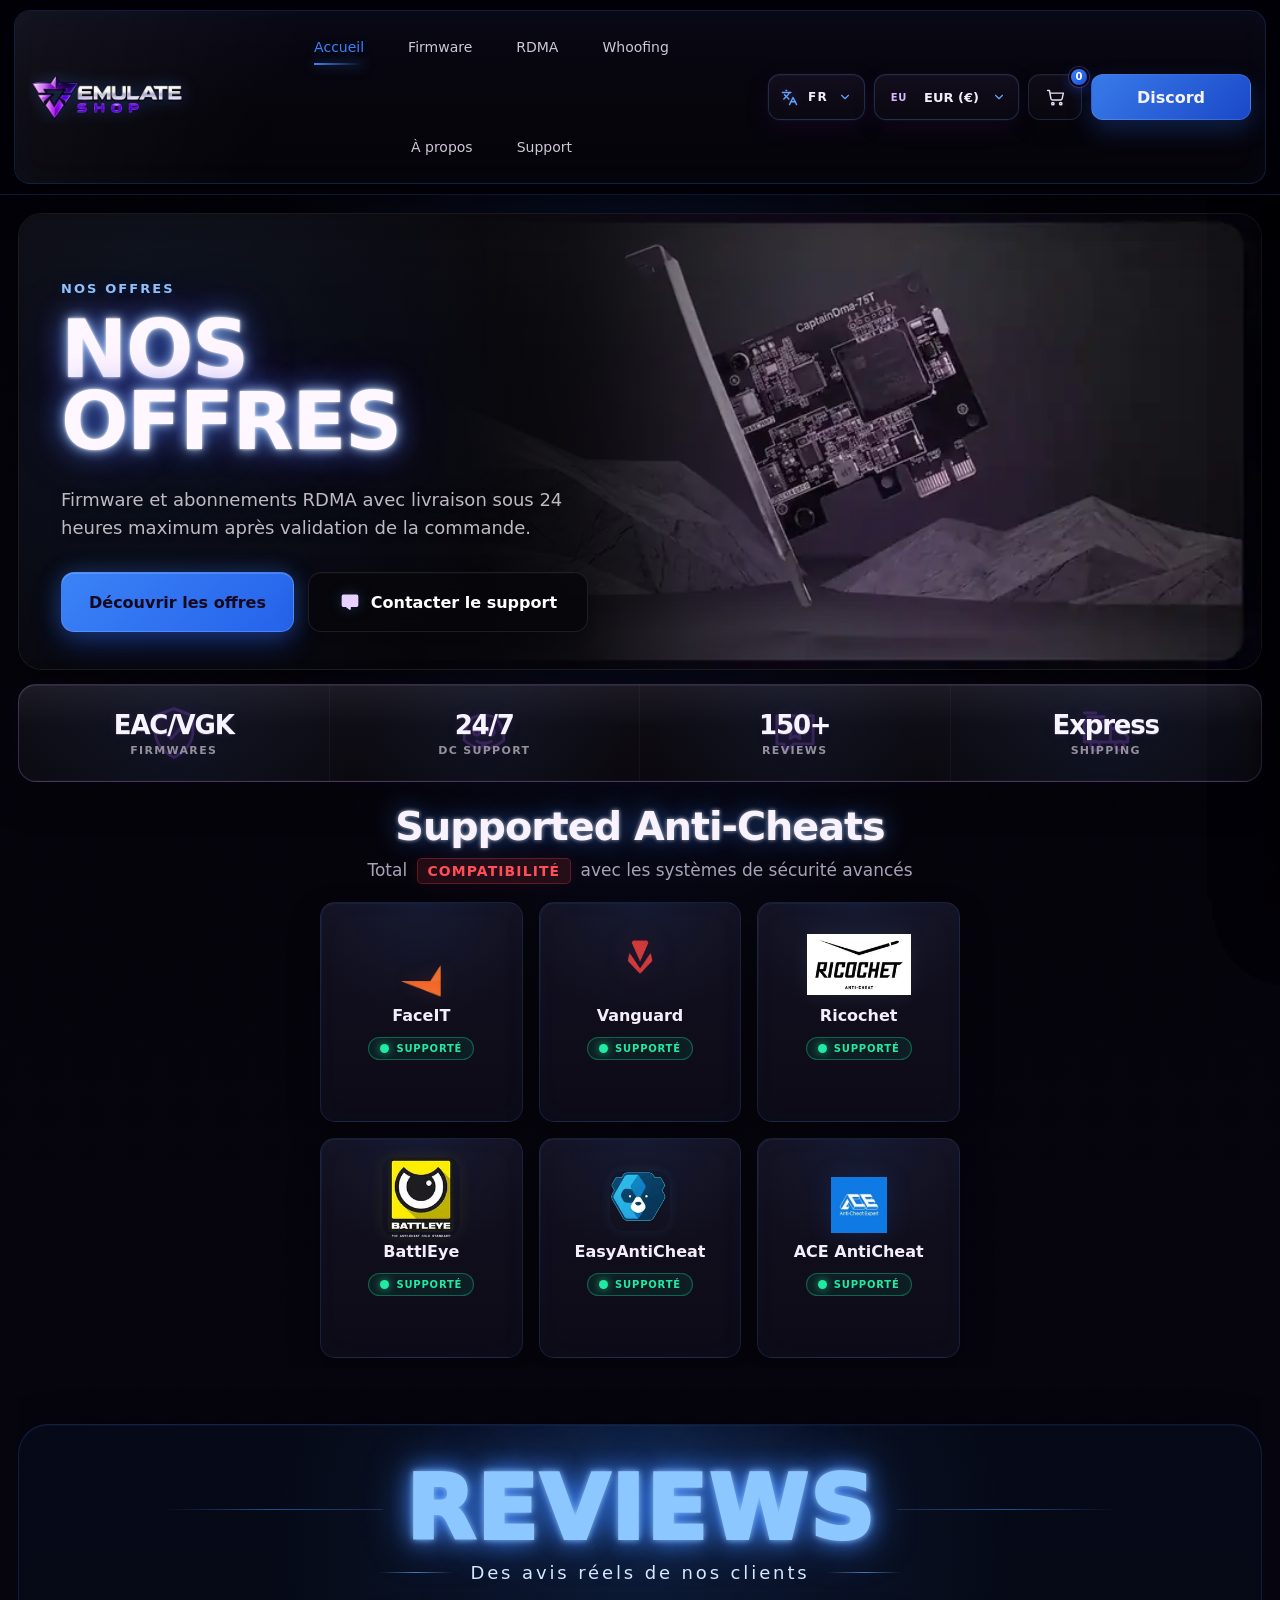
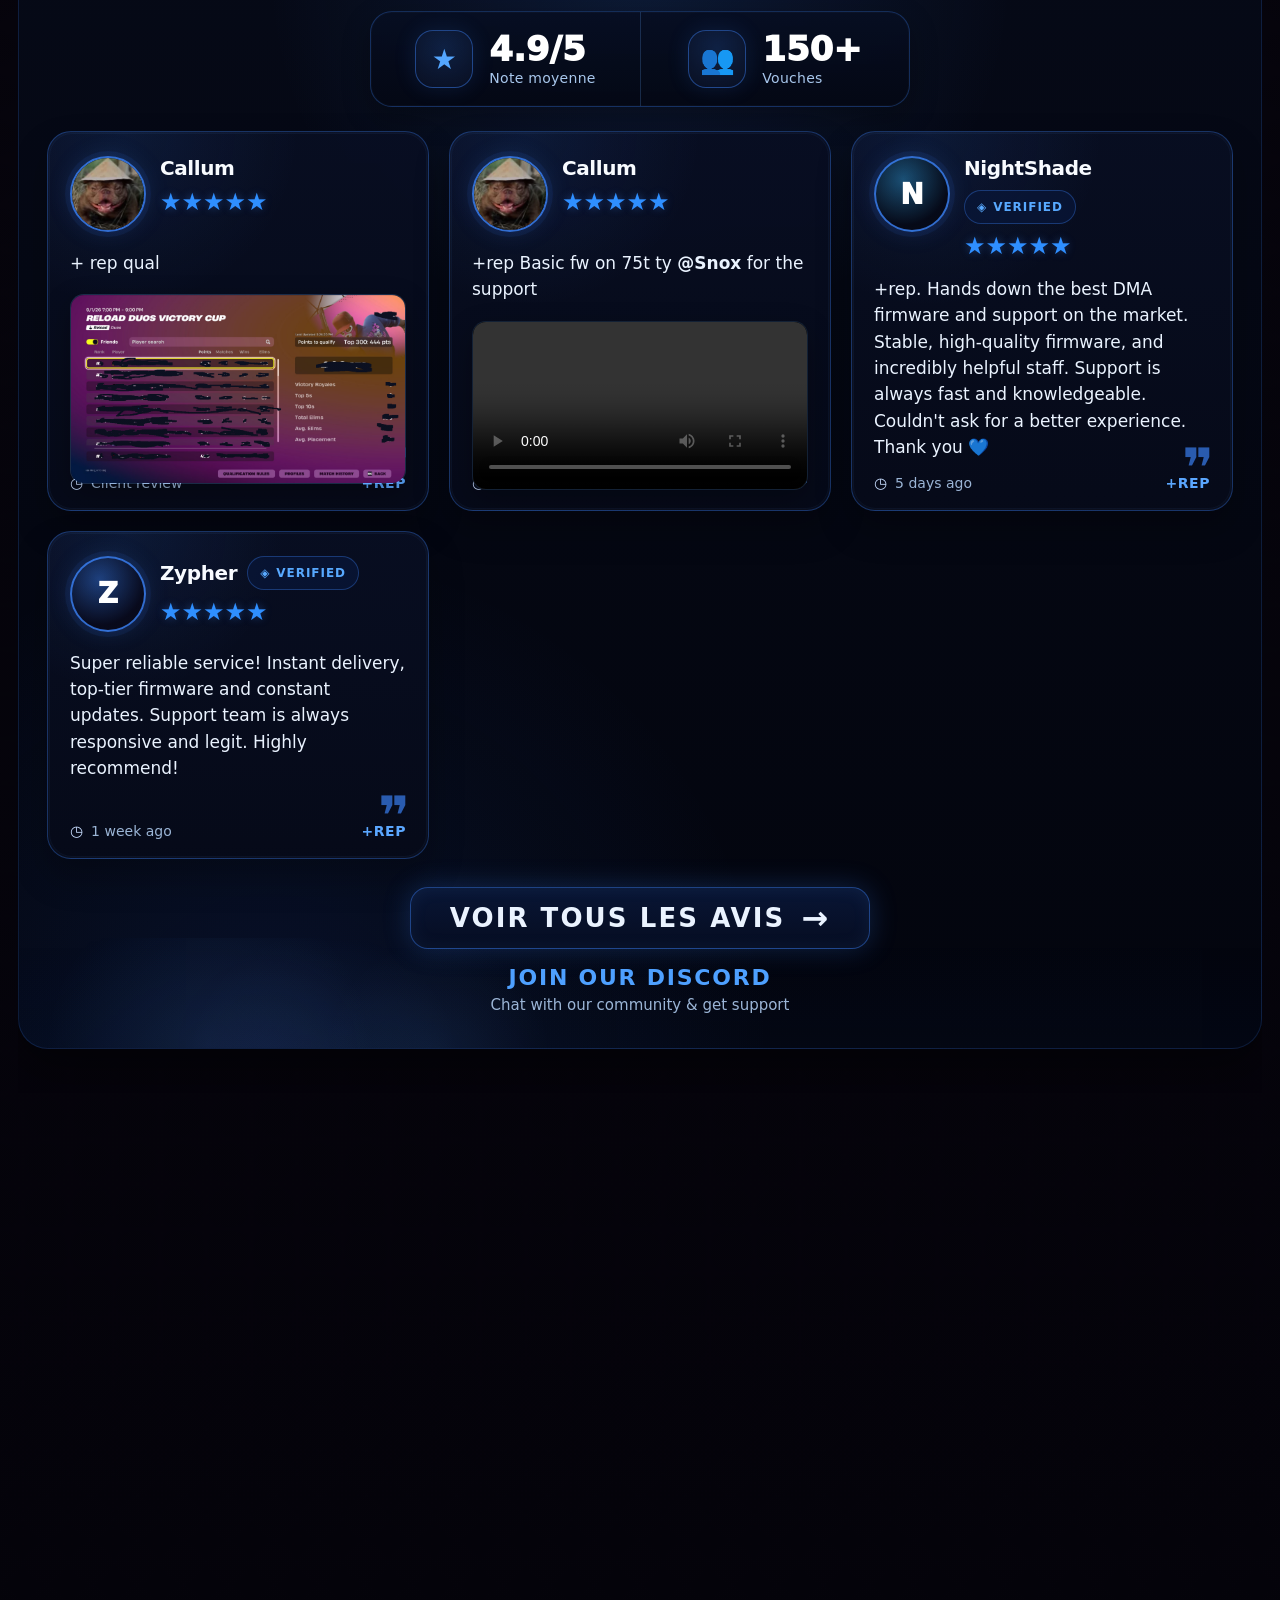
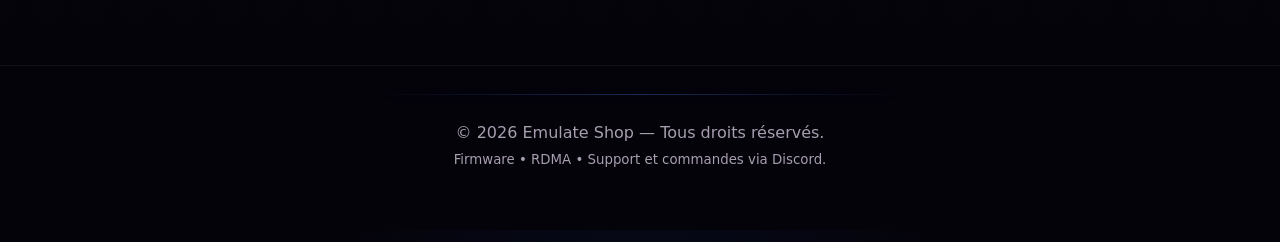
==== commit 5bfba544: "Update Emulate Shop to latest secure version" ====
--- a/index.html
+++ b/index.html
@@ -1,380 +1,5660 @@
 <!DOCTYPE html>
+
+<!--
+SECURITY NOTES
+- Static HTML CSP applied via meta tag.
+- Inline scripts/styles remain allowed because this file is self-contained.
+- For production, stronger headers should be set at the host (HSTS, X-Content-Type-Options,
+  Permissions-Policy, frame-ancestors/X-Frame-Options, and ideally a nonce/hash-based CSP).
+-->
 <html lang="fr">
 <head>
-  <meta charset="utf-8" />
-  <meta name="viewport" content="width=device-width, initial-scale=1" />
-  <title>Emulate Shop — Optimisation PC Gaming</title>
-  <meta name="description" content="Emulate Shop propose des services légitimes d'optimisation PC gaming, diagnostic matériel, installation Windows, pilotes et support Discord." />
-  <meta name="theme-color" content="#07050d" />
-  <style>
-    :root{
-      --bg:#05030b; --bg2:#0b0715; --panel:#100b1e; --panel2:#17112a;
-      --line:rgba(148,110,255,.22); --text:#f7f2ff; --muted:#bdb3ca;
-      --blue:#3b82f6; --blue2:#1d4ed8; --cyan:#60a5fa; --green:#39f370;
-      --gold:#ffb122; --danger:#ff5a6b; --shadow:0 22px 70px rgba(0,0,0,.44);
-      --radius:22px;
-    }
-    *{box-sizing:border-box}
-    html{scroll-behavior:smooth;background:var(--bg)}
-    body{
-      margin:0; color:var(--text); font-family:Inter,system-ui,-apple-system,Segoe UI,Arial,sans-serif;
-      background:
-        radial-gradient(circle at 12% 10%, rgba(59,130,246,.22), transparent 30%),
-        radial-gradient(circle at 85% 5%, rgba(147,51,234,.20), transparent 34%),
-        linear-gradient(180deg,#05030b 0%,#080511 44%,#04030a 100%);
-      overflow-x:hidden;
-    }
-    a{color:inherit;text-decoration:none}
-    button,input,select{font:inherit}
-    .wrap{width:min(1220px,calc(100% - 34px));margin:auto}
-    .bg-stars{
-      position:fixed; inset:0; pointer-events:none; opacity:.52; z-index:-1;
-      background-image:
-        radial-gradient(1px 1px at 8% 18%,rgba(255,255,255,.65),transparent),
-        radial-gradient(1px 1px at 21% 36%,rgba(255,255,255,.35),transparent),
-        radial-gradient(1.2px 1.2px at 42% 11%,rgba(255,255,255,.55),transparent),
-        radial-gradient(1px 1px at 69% 22%,rgba(255,255,255,.45),transparent),
-        radial-gradient(1px 1px at 88% 39%,rgba(255,255,255,.38),transparent),
-        radial-gradient(1.1px 1.1px at 77% 72%,rgba(255,255,255,.32),transparent);
-    }
-    header{
-      position:sticky;top:0;z-index:50;padding:10px 0;
-      background:rgba(3,2,8,.88);backdrop-filter:blur(18px);
-      border-bottom:1px solid rgba(59,130,246,.18);
-    }
-    .navbox{
-      min-height:70px;display:flex;align-items:center;gap:22px;padding:10px 14px;
-      border:1px solid rgba(59,130,246,.20);border-radius:18px;
-      background:linear-gradient(180deg,rgba(10,7,17,.92),rgba(5,4,10,.94));
-      box-shadow:0 10px 30px rgba(0,0,0,.26);
-    }
-    .brand{display:flex;align-items:center;gap:12px;min-width:210px}
-    .mark{
-      width:46px;height:46px;border-radius:14px;display:grid;place-items:center;
-      background:linear-gradient(135deg,var(--blue),#7c3aed);font-weight:950;
-      box-shadow:0 0 22px rgba(59,130,246,.35);
-    }
-    .brand b{display:block;font-size:18px;line-height:1}
-    .brand span{display:block;color:var(--muted);font-size:12px;margin-top:4px}
-    nav{display:flex;align-items:center;gap:26px;flex:1}
-    nav a{color:#d7d0e3;font-size:14px;font-weight:700;opacity:.92}
-    nav a:hover{color:var(--cyan)}
-    .actions{display:flex;gap:10px;align-items:center}
-    .btn,.iconbtn{
-      min-height:46px;border-radius:13px;border:1px solid rgba(255,255,255,.10);
-      background:rgba(255,255,255,.04);color:#fff;cursor:pointer;font-weight:800;
-      transition:.22s;display:inline-flex;align-items:center;justify-content:center;
-    }
-    .btn{padding:0 18px;background:linear-gradient(135deg,var(--blue),var(--blue2));box-shadow:0 10px 24px rgba(37,99,235,.26)}
-    .iconbtn{width:50px;position:relative}
-    .cart-count{position:absolute;right:-5px;top:-7px;width:21px;height:21px;border-radius:999px;background:var(--blue);font-size:11px;display:grid;place-items:center}
-    .mobile{display:none}
-    .hero{padding:28px 0 20px}
-    .hero-card{
-      position:relative;overflow:hidden;border-radius:28px;border:1px solid rgba(255,255,255,.08);
-      background:
-        linear-gradient(90deg,rgba(5,3,12,.96) 0%,rgba(5,3,12,.84) 48%,rgba(5,3,12,.36) 100%),
-        radial-gradient(circle at 78% 36%,rgba(59,130,246,.45),transparent 32%),
-        radial-gradient(circle at 68% 20%,rgba(147,51,234,.34),transparent 38%);
-      box-shadow:var(--shadow);min-height:510px;
-    }
-    .hero-card:after{
-      content:"";position:absolute;inset:auto 0 0 0;height:42%;
-      background:linear-gradient(180deg,transparent,rgba(3,2,8,.90));
-    }
-    .orb{position:absolute;right:8%;top:18%;width:min(34vw,390px);aspect-ratio:1;border-radius:50%;
-      border:1px solid rgba(96,165,250,.22);
-      background:radial-gradient(circle at 40% 35%,rgba(147,197,253,.55),rgba(37,99,235,.16) 42%,rgba(124,58,237,.08) 68%,transparent 70%);
-      filter:blur(.2px);box-shadow:0 0 80px rgba(37,99,235,.20);
-    }
-    .content{position:relative;z-index:2;max-width:680px;padding:72px 42px}
-    .kicker{display:inline-flex;gap:8px;align-items:center;color:#93c5fd;text-transform:uppercase;letter-spacing:.16em;font-weight:950;font-size:12px}
-    h1{margin:18px 0 0;font-size:clamp(50px,8vw,98px);line-height:.88;text-transform:uppercase;letter-spacing:-.035em;text-shadow:0 0 4px rgba(255,255,255,.6),0 0 24px rgba(59,130,246,.82)}
-    .lead{margin:24px 0 0;color:#ddd6e7;font-size:clamp(17px,2vw,21px);line-height:1.55;max-width:610px}
-    .hero-actions{display:flex;gap:14px;flex-wrap:wrap;margin-top:28px}
-    .secondary{background:rgba(255,255,255,.04);box-shadow:none}
-    .stats{display:grid;grid-template-columns:repeat(4,1fr);gap:0;margin-top:18px;border:1px solid rgba(255,255,255,.08);border-radius:20px;overflow:hidden;background:rgba(8,7,14,.82)}
-    .stat{padding:20px 18px;border-right:1px solid rgba(255,255,255,.08)}
-    .stat:last-child{border-right:0}
-    .stat b{display:block;font-size:21px;color:#fff}
-    .stat span{display:block;color:var(--muted);font-size:13px;margin-top:5px;line-height:1.35}
-    section{padding:42px 0}
-    .head{text-align:center;margin-bottom:24px}
-    .head h2{margin:0;font-size:clamp(34px,4.6vw,58px);line-height:1;text-transform:uppercase;color:#dbeafe;text-shadow:0 0 18px rgba(59,130,246,.5)}
-    .head p{margin:12px auto 0;color:var(--muted);font-size:18px;max-width:760px;line-height:1.5}
-    .grid{display:grid;grid-template-columns:repeat(4,1fr);gap:20px}
-    .card{
-      position:relative;display:flex;flex-direction:column;padding:24px 22px 20px;border-radius:var(--radius);
-      background:linear-gradient(180deg,rgba(14,11,25,.96),rgba(8,6,14,.99));
-      border:1px solid rgba(96,165,250,.14);box-shadow:0 16px 42px rgba(0,0,0,.28);min-height:100%;
-    }
-    .card.featured{border-color:rgba(59,130,246,.44);box-shadow:0 0 36px rgba(37,99,235,.18),0 16px 42px rgba(0,0,0,.28)}
-    .tag{position:absolute;right:14px;top:14px;font-size:10px;font-weight:950;letter-spacing:.1em;border-radius:999px;padding:7px 9px;background:rgba(59,130,246,.16);border:1px solid rgba(59,130,246,.28);color:#dbeafe}
-    .ico{width:82px;height:82px;border-radius:22px;margin:10px auto 18px;display:grid;place-items:center;font-size:32px;border:1px solid rgba(255,255,255,.08);background:rgba(255,255,255,.035);box-shadow:inset 0 0 22px rgba(255,255,255,.025)}
-    .card h3{text-align:center;font-size:23px;margin:0 0 8px}
-    .desc{text-align:center;color:#d8d1df;min-height:52px;line-height:1.45}
-    ul{padding:0;list-style:none;margin:20px 0 14px;display:grid;gap:10px;flex:1;color:#d9d2e3}
-    li{display:flex;gap:10px;align-items:flex-start}
-    .check{font-weight:950;color:var(--green)}
-    .price{text-align:center;color:var(--cyan);font-size:25px;font-weight:950;margin:10px 0 16px}
-    .choose{width:100%;min-height:52px;border:0;border-radius:13px;cursor:pointer;color:#fff;font-weight:900;background:rgba(255,255,255,.05);border:1px solid rgba(255,255,255,.10)}
-    .choose.primary{background:linear-gradient(135deg,var(--blue),var(--blue2));border-color:transparent}
-    .panels{display:grid;grid-template-columns:1.1fr .9fr;gap:20px}
-    .panel{border-radius:var(--radius);background:linear-gradient(180deg,rgba(14,11,25,.94),rgba(8,6,14,.98));border:1px solid rgba(255,255,255,.08);box-shadow:var(--shadow);padding:26px}
-    .panel h3{margin:0 0 12px;font-size:28px}
-    .panel p,.panel li{color:#d3ccdd;line-height:1.58}
-    .steps{counter-reset:s;display:grid;gap:12px}
-    .step{display:flex;gap:14px;align-items:flex-start;padding:14px;border-radius:16px;background:rgba(255,255,255,.03);border:1px solid rgba(255,255,255,.07)}
-    .num{width:30px;height:30px;border-radius:50%;background:var(--blue);display:grid;place-items:center;font-weight:900;flex:0 0 auto}
-    .safe{display:grid;grid-template-columns:repeat(3,1fr);gap:16px}
-    .safe .mini{padding:18px;border-radius:18px;background:rgba(255,255,255,.035);border:1px solid rgba(255,255,255,.08)}
-    .mini b{display:block;margin-bottom:8px}
-    .mini span{color:var(--muted);line-height:1.45}
-    footer{padding:34px 0 54px;text-align:center;color:#a79eaf;border-top:1px solid rgba(255,255,255,.06);background:#04030a}
-    .drawer,.overlay{position:fixed;top:0;bottom:0;z-index:100}
-    .overlay{left:0;right:0;background:rgba(0,0,0,.55);opacity:0;pointer-events:none;transition:.2s}
-    .overlay.open{opacity:1;pointer-events:auto}
-    .drawer{right:0;width:min(430px,100%);transform:translateX(100%);transition:.25s;background:linear-gradient(180deg,rgba(11,8,18,.98),rgba(7,6,12,.98));border-left:1px solid rgba(255,255,255,.08);box-shadow:var(--shadow);display:flex;flex-direction:column}
-    .drawer.open{transform:translateX(0)}
-    .drawer-head{display:flex;justify-content:space-between;align-items:center;padding:20px;border-bottom:1px solid rgba(255,255,255,.08)}
-    .drawer-head h3{margin:0;font-size:25px}
-    .close{width:40px;height:40px;border-radius:10px;border:1px solid rgba(255,255,255,.10);background:rgba(255,255,255,.04);color:#fff;cursor:pointer}
-    .drawer-body{padding:18px 20px;overflow:auto;flex:1}
-    .cart-items{display:grid;gap:10px}
-    .cart-item{display:grid;grid-template-columns:1fr auto;gap:10px;border:1px solid rgba(255,255,255,.08);border-radius:16px;padding:14px;background:rgba(255,255,255,.03)}
-    .cart-item small{display:block;color:var(--muted);margin-top:4px}
-    .cart-price{font-weight:950;color:#d7b4ff}
-    .empty{text-align:center;color:var(--muted);padding:34px 10px}
-    .total{display:flex;justify-content:space-between;align-items:center;border-top:1px solid rgba(255,255,255,.08);margin-top:16px;padding:18px 0;font-size:20px;font-weight:950}
-    .notice{position:fixed;left:50%;bottom:18px;transform:translateX(-50%) translateY(25px);opacity:0;transition:.2s;border:1px solid rgba(255,255,255,.1);background:rgba(10,8,16,.96);border-radius:14px;padding:12px 16px;z-index:200}
-    .notice.show{opacity:1;transform:translateX(-50%) translateY(0)}
-    @media(max-width:1020px){.grid{grid-template-columns:repeat(2,1fr)}.panels{grid-template-columns:1fr}nav{gap:16px}.brand{min-width:170px}}
-    @media(max-width:800px){.navbox{flex-wrap:wrap}.mobile{display:grid}.actions{margin-left:auto}nav{display:none;width:100%;flex-direction:column;align-items:flex-start;padding:8px 0}nav.open{display:flex}.hero-card{min-height:auto}.content{padding:48px 24px}.orb{opacity:.5}.stats{grid-template-columns:1fr 1fr}}
-    @media(max-width:560px){.wrap{width:min(100% - 22px,1220px)}.grid,.safe{grid-template-columns:1fr}.stats{grid-template-columns:1fr}.stat{border-right:0;border-bottom:1px solid rgba(255,255,255,.08)}.hero-actions{display:grid}.btn{width:100%}}
-  </style>
+<meta http-equiv="Content-Security-Policy" content="
+  default-src 'self';
+  base-uri 'none';
+  object-src 'none';
+  frame-src 'none';
+  child-src 'none';
+  worker-src 'none';
+  script-src 'self' 'unsafe-inline';
+  style-src 'self' 'unsafe-inline';
+  img-src 'self' data: blob:;
+  media-src 'self' data: blob:;
+  font-src 'self' data:;
+  connect-src 'self';
+  manifest-src 'self';
+  form-action 'self';
+  upgrade-insecure-requests;
+">
+<meta name="referrer" content="strict-origin-when-cross-origin">
+<meta http-equiv="X-UA-Compatible" content="IE=edge">
+
+<meta charset="utf-8"/>
+<meta content="width=device-width, initial-scale=1.0" name="viewport"/>
+<title>Emulate Shop — Firmware &amp; RDMA</title>
+<meta content="#07050d" name="theme-color"/>
+<meta content="Emulate Shop — offres Firmware et abonnements RDMA, support et suivi des commandes via Discord." name="description"/>
+<style>
+:root{
+--bg:#06040d;
+--bg2:#0a0712;
+--panel:#0d0916;
+--panel-2:#121022;
+--line:rgba(170,110,255,.18);
+--line-2:rgba(255,255,255,.08);
+--purple:#3b82f6;
+--purple-2:#1d4ed8;
+--purple-3:#93c5fd;
+--green:#39f370;
+--green-soft:rgba(57,243,112,.14);
+--gold:#ffb122;
+--gold-soft:rgba(255,177,34,.13);
+--text:#f6f2ff;
+--muted:#b9b0c5;
+--danger:#ff4d4d;
+--shadow:0 20px 60px rgba(0,0,0,.45);
+--radius:18px;
+--header-h:82px;
+}
+*{box-sizing:border-box}
+html{scroll-behavior:smooth}
+body{
+margin:0;
+color:var(--text);
+font-family:Inter,system-ui,-apple-system,Segoe UI,Arial,sans-serif;
+background:
+radial-gradient(ellipse 50% 30% at 50% 12%, rgba(37,99,235,.14), transparent 60%),
+linear-gradient(180deg, rgba(4,3,10,.96) 0%, rgba(6,4,12,.98) 40%, rgba(4,3,10,1) 100%);
+overflow-x:hidden;
+background-color:#05030b;
+}
+a{text-decoration:none;color:inherit}
+button,input,select{font:inherit}
+img{max-width:100%}
+
+.wrapper{width:min(1280px, calc(100% - 36px)); margin:auto}
+
+.site-header{
+position:sticky; top:0; z-index:100;
+height:var(--header-h);
+display:flex; align-items:center;
+background:rgba(5,4,10,.82);
+backdrop-filter:blur(14px);
+border-bottom:1px solid rgba(255,255,255,.06);
+}
+.site-header .wrapper{display:flex; align-items:center; gap:24px}
+.brand{
+display:flex; align-items:center; gap:12px; white-space:nowrap; min-width:215px;
+}
+.brand-word{
+font-weight:900;
+line-height:.88;
+letter-spacing:.03em;
+font-size:21px;
+}
+.brand-word span{display:block}
+.brand-word b{color:var(--purple)}
+.logo-svg{
+width:42px; height:42px; flex:0 0 42px;
+filter:drop-shadow(0 0 12px rgba(59,130,246,.45));
+}
+.nav{
+display:flex; align-items:center; gap:34px; flex-wrap:wrap;
+}
+.nav a{
+color:#cec7d6;
+font-size:15px;
+padding:30px 0 28px;
+position:relative;
+transition:.22s;
+}
+.nav a:hover, .nav a.active{color:var(--purple)}
+.nav a.active::after, .nav a:hover::after{
+content:""; position:absolute; left:0; right:0; bottom:10px; height:2px;
+background:linear-gradient(90deg, var(--purple), transparent);
+box-shadow:0 0 12px rgba(59,130,246,.65);
+}
+.header-spacer{flex:1}
+.header-tools{
+display:flex; align-items:center; gap:12px; flex-wrap:wrap; justify-content:flex-end;
+}
+.tool-select, .icon-btn, .client-btn{
+height:46px;
+border-radius:12px;
+border:1px solid rgba(255,255,255,.10);
+background:rgba(9,8,15,.92);
+color:var(--text);
+}
+.tool-select{
+display:flex; align-items:center; gap:10px;
+padding:0 14px; min-width:130px;
+box-shadow:inset 0 0 0 1px rgba(59,130,246,.06);
+}
+.tool-select label{font-size:0}
+.tool-select .flag{font-size:15px}
+.tool-select select{
+background:transparent; color:var(--text); border:none; outline:none; width:100%;
+}
+.tool-select option{color:#111}
+.icon-btn{
+width:52px; display:grid; place-items:center;
+position:relative; cursor:pointer;
+}
+.icon-btn:hover,.client-btn:hover,.hero-actions .secondary:hover,.cta-btn:hover{
+transform:translateY(-1px);
+}
+.cart-count{
+position:absolute; right:-5px; top:-7px;
+width:21px; height:21px; border-radius:50%;
+display:grid; place-items:center;
+background:linear-gradient(180deg,#2563eb,#1d4ed8);
+color:#fff; font-size:11px; font-weight:800;
+box-shadow:0 0 14px rgba(142,55,255,.55);
+}
+.client-btn{
+display:inline-flex; align-items:center; justify-content:center;
+padding:0 22px; font-weight:700; min-width:160px;
+background:linear-gradient(135deg, rgba(59,130,246,.95), rgba(29,78,216,.92));
+box-shadow:0 10px 24px rgba(37,99,235,.28);
+}
+.mobile-toggle{
+display:none; width:46px; height:46px; border-radius:12px; border:1px solid rgba(255,255,255,.12);
+background:rgba(9,8,15,.92); color:#fff; font-size:22px;
+}
+
+.hero{
+padding:18px 0 0;
+}
+.hero-card{
+position:relative;
+min-height:410px;
+border:1px solid rgba(255,255,255,.07);
+border-radius:24px;
+overflow:hidden;
+background:
+linear-gradient(90deg, rgba(4,3,9,.96) 0%, rgba(4,3,9,.88) 34%, rgba(4,3,9,.45) 62%, rgba(4,3,9,.2) 100%),
+radial-gradient(ellipse 44% 60% at 70% 24%, rgba(59,130,246,.22), transparent 70%);
+box-shadow:var(--shadow);
+}
+.hero-bg{
+position:absolute; inset:0;
+background:
+radial-gradient(ellipse 36% 48% at 68% 28%, rgba(96,165,250,.62), transparent 60%),
+radial-gradient(ellipse 28% 40% at 76% 26%, rgba(138,42,255,.56), transparent 68%),
+radial-gradient(ellipse 22% 32% at 84% 34%, rgba(59,130,246,.32), transparent 72%),
+linear-gradient(180deg, rgba(9,7,14,.06), rgba(0,0,0,.18));
+filter:blur(6px) saturate(130%);
+}
+.hero-bg::before{
+content:"";
+position:absolute; left:0; right:0; bottom:0; height:46%;
+background:
+linear-gradient(180deg, transparent 0%, rgba(4,4,9,.06) 20%, rgba(5,4,12,.5) 64%, rgba(3,3,7,.92) 100%);
+}
+.hero-bg::after{
+content:"";
+position:absolute; inset:0;
+background-image:
+radial-gradient(1px 1px at 12% 25%, rgba(255,255,255,.65), transparent),
+radial-gradient(1.2px 1.2px at 24% 18%, rgba(255,255,255,.42), transparent),
+radial-gradient(1px 1px at 65% 16%, rgba(255,255,255,.7), transparent),
+radial-gradient(1px 1px at 73% 14%, rgba(255,255,255,.45), transparent),
+radial-gradient(1.1px 1.1px at 82% 22%, rgba(255,255,255,.35), transparent),
+radial-gradient(1px 1px at 88% 12%, rgba(255,255,255,.35), transparent);
+opacity:.75;
+}
+.mountains{
+position:absolute; left:0; right:0; bottom:96px; height:185px;
+background:
+radial-gradient(circle at 72% 73%, rgba(255,80,255,.18), transparent 20%),
+linear-gradient(180deg, transparent 40%, rgba(10,6,18,.2) 100%);
+}
+.mountains svg{width:100%; height:100%; display:block; opacity:.95}
+.hero-content{
+position:relative; z-index:2;
+max-width:560px; padding:58px 34px 40px;
+}
+.kicker{
+display:inline-flex; align-items:center; gap:8px;
+color:#93c5fd; font-size:12px; font-weight:800; letter-spacing:.18em;
+text-transform:uppercase;
+margin-bottom:18px;
+}
+.hero-title{
+margin:0;
+font-size:84px;
+line-height:.89;
+letter-spacing:.01em;
+font-weight:900;
+text-transform:uppercase;
+color:#f7efff;
+text-shadow:
+0 0 3px rgba(255,255,255,.8),
+0 0 12px rgba(147,197,253,.95),
+0 0 28px rgba(37,99,235,.82);
+}
+.hero-title .dot{color:#fff; text-shadow:0 0 18px rgba(255,255,255,.8)}
+.hero-desc{
+margin:28px 0 0;
+color:#ddd6e7;
+font-size:19px;
+line-height:1.55;
+max-width:510px;
+}
+.hero-actions{
+display:flex; gap:14px; flex-wrap:wrap;
+margin-top:26px;
+}
+.cta-btn, .hero-actions .secondary{
+min-height:58px;
+border-radius:14px; border:1px solid rgba(255,255,255,.10);
+display:inline-flex; align-items:center; justify-content:center;
+padding:0 24px; font-weight:800; cursor:pointer;
+transition:.22s;
+}
+.cta-btn{
+background:linear-gradient(135deg, #3b82f6, #1d4ed8);
+box-shadow:0 12px 32px rgba(37,99,235,.32);
+}
+.hero-actions .secondary{
+background:rgba(8,8,12,.42); color:#fff;
+}
+.hero-actions .secondary .ico{margin-right:10px; font-size:18px}
+.hero-strip{
+margin-top:16px;
+display:grid; grid-template-columns:repeat(4,1fr);
+gap:0; border:1px solid rgba(255,255,255,.08); border-radius:20px; overflow:hidden;
+background:rgba(6,5,12,.84);
+box-shadow:var(--shadow);
+}
+.strip-item{
+display:flex; align-items:center; gap:14px;
+padding:20px 22px;
+border-right:1px solid rgba(255,255,255,.08);
+}
+.strip-item:last-child{border-right:none}
+.strip-icon{
+width:52px; height:52px; flex:0 0 52px; border-radius:50%;
+display:grid; place-items:center; font-size:23px;
+color:#60a5fa;
+background:rgba(118,41,227,.16);
+box-shadow:inset 0 0 14px rgba(168,92,255,.12);
+}
+.strip-item b{display:block; font-size:15px; margin-bottom:4px}
+.strip-item span{font-size:13px; color:#bdb4c8; line-height:1.35}
+
+.section{padding:34px 0}
+.section-head{
+text-align:center; margin-bottom:22px;
+}
+.section-head h2{
+margin:0;
+display:inline-flex; align-items:center; gap:16px;
+font-size:58px; font-weight:900; text-transform:uppercase;
+color:#dbeafe;
+text-shadow:0 0 4px rgba(255,255,255,.7), 0 0 18px rgba(59,130,246,.75);
+}
+.section-head h2::before, .section-head h2::after{
+content:""; width:120px; height:2px;
+background:linear-gradient(90deg, transparent, #3b82f6, transparent);
+box-shadow:0 0 16px rgba(166,78,255,.55);
+}
+.section-head p{
+margin:10px 0 0;
+color:#c0b7ca;
+font-size:20px;
+}
+
+.products{
+display:grid; grid-template-columns:repeat(4,1fr); gap:20px;
+}
+.card{
+display:flex; flex-direction:column;
+
+position:relative;
+display:flex;
+flex-direction:column;
+padding:22px 22px 18px;
+background:linear-gradient(180deg, rgba(8,7,13,.95), rgba(6,5,11,.98));
+border:1px solid rgba(96,165,250,.12);
+border-radius:22px;
+box-shadow:0 16px 42px rgba(0,0,0,.28);
+overflow:hidden;
+min-height:100%;
+}
+.card.glow-green{border-color:rgba(68,222,101,.28); box-shadow:0 0 0 1px rgba(63,218,101,.08), 0 16px 42px rgba(0,0,0,.28)}
+.card.glow-purple{border-color:rgba(59,130,246,.28); box-shadow:0 0 0 1px rgba(59,130,246,.10), 0 0 34px rgba(37,99,235,.18), 0 16px 42px rgba(0,0,0,.26)}
+.card.glow-gold{border-color:rgba(255,176,41,.24); box-shadow:0 0 0 1px rgba(255,176,41,.08), 0 16px 42px rgba(0,0,0,.28)}
+.card-ribbon{
+position:absolute; right:-42px; top:16px;
+transform:rotate(44deg);
+background:linear-gradient(135deg,#3b82f6,#2563eb);
+color:#fff; font-size:12px; font-weight:800;
+padding:8px 48px; box-shadow:0 0 16px rgba(59,130,246,.38);
+}
+.card-badge{
+position:absolute; right:14px; top:14px;
+width:30px; height:30px; border-radius:9px;
+display:grid; place-items:center; font-size:16px;
+color:#fff;
+background:rgba(96,165,250,.2);
+border:1px solid rgba(255,255,255,.12);
+}
+.icon-wrap{
+width:88px; height:88px; margin:8px auto 18px;
+border-radius:22px; display:grid; place-items:center;
+background:rgba(255,255,255,.03);
+border:1px solid rgba(255,255,255,.08);
+box-shadow:inset 0 0 24px rgba(255,255,255,.02);
+}
+.icon-wrap.green{border-color:rgba(67,241,111,.3); box-shadow:inset 0 0 24px rgba(67,241,111,.05), 0 0 20px rgba(67,241,111,.10)}
+.icon-wrap.purple{border-color:rgba(59,130,246,.24); box-shadow:inset 0 0 24px rgba(59,130,246,.05)}
+.icon-wrap.gold{border-color:rgba(255,177,34,.24); box-shadow:inset 0 0 24px rgba(255,177,34,.05)}
+.card h3{
+margin:0 0 6px;
+text-align:center;
+font-size:24px; font-weight:900;
+}
+.card .desc{
+text-align:center; color:#d6cfdf;
+min-height:58px; line-height:1.45; font-size:17px;
+}
+.features{ flex:1;
+
+list-style:none; padding:0; margin:22px 0 12px;
+display:grid; gap:10px;
+color:#d8d1df; font-size:15px;
+}
+.features li{
+display:flex; align-items:flex-start; gap:10px;
+}
+.features li .check{
+color:#60a5fa; font-weight:800; line-height:1.1;
+}
+.card.glow-green .features li .check{color:var(--green)}
+.card.glow-gold .features li .check{color:var(--gold)}
+.price{
+margin-top:auto;
+font-size:22px; font-weight:900; text-align:center; margin:8px 0 16px;
+color:#60a5fa;
+}
+.card.glow-green .price{color:var(--green)}
+.card.glow-gold .price{color:var(--gold)}
+.choose{
+width:100%; min-height:54px; height:54px; border:none; cursor:pointer;
+border-radius:12px; font-weight:800; font-size:18px;
+background:rgba(255,255,255,.02);
+color:#fff;
+border:1px solid rgba(255,255,255,.10);
+transition:.22s;
+}
+.choose.primary{
+background:linear-gradient(135deg, #3b82f6, #1d4ed8);
+border-color:transparent;
+box-shadow:0 10px 26px rgba(37,99,235,.28);
+}
+.choose:hover{transform:translateY(-1px)}
+.card-note{
+margin-top:8px; text-align:center; color:#8f879a; font-size:13px;
+}
+
+.info-grid{
+margin-top:20px;
+display:grid; grid-template-columns:repeat(4,1fr);
+gap:0; border:1px solid rgba(255,255,255,.08); border-radius:18px; overflow:hidden;
+background:rgba(8,7,14,.82);
+}
+.info-item{
+padding:18px 20px; display:flex; gap:14px; align-items:flex-start;
+border-right:1px solid rgba(255,255,255,.08);
+}
+.info-item:last-child{border-right:none}
+.info-icon{
+width:46px; height:46px; flex:0 0 46px; display:grid; place-items:center;
+border-radius:50%; background:rgba(115,42,228,.15); color:#60a5fa; font-size:22px;
+}
+.info-item b{display:block; margin-bottom:3px}
+.info-item span{display:block; color:#bcb4c7; line-height:1.35}
+
+.two-col{
+display:grid; grid-template-columns:1.1fr .9fr; gap:20px;
+}
+.panel{
+background:linear-gradient(180deg, rgba(10,8,16,.92), rgba(7,5,12,.98));
+border:1px solid rgba(255,255,255,.08);
+border-radius:22px; padding:24px;
+box-shadow:var(--shadow);
+}
+.panel h3{margin:0 0 12px; font-size:28px}
+.panel p, .panel li{color:#d3ccdd; line-height:1.55}
+.firmware-list{
+margin:0; padding-left:18px; display:grid; gap:10px;
+}
+
+.footer{
+padding:38px 0 60px; color:#a79eaf; text-align:center;
+}
+.footer small{display:block; margin-top:10px}
+
+.overlay{
+position:fixed; inset:0; background:rgba(0,0,0,.55);
+opacity:0; pointer-events:none; transition:.2s; z-index:120;
+}
+.drawer{
+position:fixed; top:0; right:0; width:min(430px, 100%); height:100vh;
+background:linear-gradient(180deg, rgba(11,8,18,.98), rgba(7,6,12,.98));
+border-left:1px solid rgba(255,255,255,.08);
+transform:translateX(100%); transition:.25s; z-index:130;
+display:flex; flex-direction:column;
+box-shadow:var(--shadow);
+}
+.drawer.open{transform:translateX(0)}
+.overlay.open{opacity:1; pointer-events:auto}
+.drawer-head{
+display:flex; align-items:center; justify-content:space-between;
+padding:20px 20px 16px; border-bottom:1px solid rgba(255,255,255,.08);
+}
+.drawer-head h3{margin:0; font-size:26px}
+.close-btn{
+width:40px; height:40px; border-radius:10px; border:1px solid rgba(255,255,255,.10);
+background:rgba(255,255,255,.03); color:#fff; cursor:pointer;
+}
+.drawer-body{padding:18px 20px; overflow:auto; flex:1}
+.cart-items{display:grid; gap:10px}
+.cart-item{
+display:grid; grid-template-columns:1fr auto; gap:10px;
+border:1px solid rgba(255,255,255,.08);
+border-radius:16px; padding:14px; background:rgba(255,255,255,.02);
+}
+.cart-item b{display:block; margin-bottom:4px}
+.cart-item small{color:#b1a7bc}
+.cart-price{font-weight:900; font-size:18px; color:#d7b4ff}
+.empty{
+color:#b5aebf; text-align:center; padding:32px 10px;
+}
+.total-line{
+display:flex; align-items:center; justify-content:space-between;
+padding:18px 0; font-size:20px; font-weight:900;
+border-top:1px solid rgba(255,255,255,.08);
+margin-top:16px;
+}
+.cart-actions{
+display:grid; grid-template-columns:1fr 1fr; gap:12px;
+}
+.support-grid{
+display:grid; gap:12px;
+}
+.support-method{
+border:1px solid rgba(255,255,255,.08);
+border-radius:16px; padding:14px; background:rgba(255,255,255,.02);
+}
+.support-method b{display:block; margin-bottom:5px}
+.client-box{
+display:grid; gap:10px;
+}
+.client-box input{
+width:100%; min-height:48px; border-radius:12px; border:1px solid rgba(255,255,255,.1);
+background:rgba(255,255,255,.03); color:#fff; padding:0 14px;
+}
+.client-box button{
+min-height:50px; border:none; border-radius:12px; cursor:pointer;background:linear-gradient(135deg,#3b82f6,#1d4ed8); color:#fff; font-weight:800;
+}
+
+.auth-tabs{
+display:grid; grid-template-columns:1fr 1fr; gap:8px;
+background:rgba(255,255,255,.03); border:1px solid rgba(255,255,255,.08);
+border-radius:14px; padding:5px; margin-bottom:18px;
+}
+.auth-tab{
+min-height:42px; border:none; border-radius:10px; cursor:pointer;
+background:transparent; color:#b9b0c5; font-weight:800; font-size:14px;
+transition:.2s;
+}
+.auth-tab.active{
+background:linear-gradient(135deg,#3b82f6,#1d4ed8); color:#fff;
+box-shadow:0 6px 16px rgba(59,130,246,.35);
+}
+.auth-panel{display:none}
+.auth-panel.active{display:grid; gap:12px}
+.social-btn{
+width:100%; min-height:50px; border-radius:12px; cursor:pointer;
+display:flex; align-items:center; justify-content:center; gap:10px;
+font-weight:800; font-size:14.5px; border:1px solid rgba(255,255,255,.12);
+background:rgba(255,255,255,.04); color:#fff; transition:.2s;
+}
+.social-btn:hover{transform:translateY(-1px); background:rgba(255,255,255,.08)}
+.social-btn svg{width:20px; height:20px; flex:0 0 20px}
+.social-btn.google{background:#fff; color:#1f1f1f; border-color:#fff}
+.social-btn.google:hover{background:#f1f1f1}
+.social-btn.discord{background:#5865F2; border-color:#5865F2}
+.social-btn.discord:hover{background:#4752c4}
+.auth-divider{
+display:flex; align-items:center; gap:12px; color:#8d8394; font-size:12.5px;
+text-transform:uppercase; letter-spacing:.05em; margin:2px 0;
+}
+.auth-divider::before, .auth-divider::after{
+content:""; flex:1; height:1px; background:rgba(255,255,255,.12);
+}
+.field-group{display:grid; gap:6px}
+.field-group label{font-size:12.5px; color:#b9b0c5; font-weight:700}
+.field-row{display:flex; align-items:center; justify-content:space-between; font-size:13px; color:#b9b0c5}
+.field-row a{color:var(--purple-3)}
+.remember{display:flex; align-items:center; gap:8px}
+.auth-switch{
+text-align:center; font-size:13.5px; color:#b9b0c5; margin-top:4px;
+}
+.auth-switch b{color:#fff; cursor:pointer; text-decoration:underline}
+.auth-error{
+display:none; background:rgba(255,77,77,.12); border:1px solid rgba(255,77,77,.35);
+color:#ffb3b3; border-radius:10px; padding:10px 12px; font-size:13px;
+}
+.auth-error.show{display:block}
+.pass-wrap{position:relative}
+.pass-wrap input{padding-right:42px}
+.pass-toggle{
+position:absolute; right:6px; top:50%; transform:translateY(-50%);
+background:transparent; border:none; color:#b9b0c5; cursor:pointer;
+min-height:auto; padding:6px;
+}
+.notice{
+position:fixed; left:50%; bottom:18px; transform:translateX(-50%) translateY(30px);
+background:rgba(10,8,16,.96); color:#fff;
+border:1px solid rgba(255,255,255,.10); border-radius:14px; padding:12px 16px;
+opacity:0; pointer-events:none; transition:.22s; z-index:140;
+box-shadow:var(--shadow);
+}
+.notice.show{opacity:1; transform:translateX(-50%) translateY(0)}
+
+.anti-cheats-section{
+padding:54px 0 36px;
+}
+.anti-cheats-head{
+text-align:center;
+margin-bottom:28px;
+}
+.anti-cheats-head h2{
+margin:0;
+font-size:clamp(34px,4vw,50px);
+line-height:1.05;
+font-weight:900;
+letter-spacing:-.025em;
+color:#f8f2ff;
+text-shadow:0 0 4px rgba(255,255,255,.65),0 0 22px rgba(59,130,246,.55);
+}
+.anti-cheats-subtitle{
+margin:14px 0 0;
+color:#a9a1b7;
+font-size:clamp(15px,1.7vw,19px);
+}
+.anti-cheats-subtitle .accent{
+display:inline-block;
+margin:0 4px;
+padding:4px 10px;
+border-radius:5px;
+color:#ff4d5a;
+background:rgba(255,64,78,.12);
+border:1px solid rgba(255,64,78,.28);
+font-size:.82em;
+font-weight:900;
+letter-spacing:.08em;
+box-shadow:0 0 16px rgba(255,64,78,.08);
+}
+.anti-cheats-grid{
+width:min(760px,100%);
+margin:0 auto;
+display:grid;
+grid-template-columns:repeat(3,1fr);
+gap:22px;
+}
+.anti-cheat-card{
+min-height:184px;
+padding:24px 18px 20px;
+display:flex;
+flex-direction:column;
+align-items:center;
+justify-content:center;
+text-align:center;
+border-radius:17px;
+border:1px solid rgba(96,165,250,.14);
+background:
+radial-gradient(circle at 50% 0%,rgba(59,130,246,.08),transparent 48%),
+linear-gradient(180deg,rgba(20,18,34,.96),rgba(13,11,23,.98));
+box-shadow:
+inset 0 0 28px rgba(59,130,246,.025),
+0 14px 34px rgba(0,0,0,.22);
+transition:transform .22s ease,border-color .22s ease,box-shadow .22s ease;
+}
+.anti-cheat-card:hover{
+transform:translateY(-3px);
+border-color:rgba(59,130,246,.38);
+box-shadow:
+inset 0 0 28px rgba(59,130,246,.045),
+0 18px 42px rgba(0,0,0,.28),
+0 0 26px rgba(37,99,235,.10);
+}
+.anti-cheat-logo{
+width:76px;
+height:58px;
+margin-bottom:13px;
+display:grid;
+place-items:center;
+color:#fff;
+font-size:14px;
+font-weight:950;
+letter-spacing:-.04em;
+border-radius:11px;
+background:rgba(255,255,255,.035);
+border:1px solid rgba(255,255,255,.07);
+text-shadow:0 0 12px rgba(255,255,255,.18);
+}
+.anti-cheat-logo.facilt{
+background:transparent;
+border-color:transparent;
+position:relative;
+}
+.anti-cheat-logo.facilt::before{
+content:"";
+width:0;
+height:0;
+border-top:12px solid transparent;
+border-bottom:12px solid transparent;
+border-right:29px solid #ff693d;
+filter:drop-shadow(0 0 7px rgba(255,92,57,.25));
+}
+.anti-cheat-logo.vanguard{
+background:transparent;
+border-color:transparent;
+color:#ff4651;
+font-size:29px;
+}
+.anti-cheat-logo.ricochet{
+width:130px;
+height:88px;
+background:transparent;
+border-color:transparent;
+overflow:visible;
+display:flex;
+align-items:center;
+justify-content:center;
+filter:drop-shadow(0 0 10px rgba(255,255,255,.06));
+}
+.anti-cheat-logo.ricochet::before{content:none;}
+.ricochet-logo-img{
+display:block;
+width:124px;
+height:82px;
+object-fit:contain;
+}
+.anti-cheat-logo.battleeye{
+width:92px;
+height:92px;
+border-radius:16px;
+background:transparent;
+border-color:transparent;
+overflow:visible;
+display:flex;
+align-items:center;
+justify-content:center;
+box-shadow:none;
+}
+.anti-cheat-logo.battleeye::before{content:none;}
+.battleeye-logo-img{
+display:block;
+width:92px;
+height:92px;
+object-fit:contain;
+border-radius:14px;
+box-shadow:0 0 16px rgba(255,228,0,.08);
+}
+.anti-cheat-logo.eac{
+width:84px;
+height:84px;
+padding:0;
+border-radius:16px;
+background:transparent;
+border-color:transparent;
+overflow:visible;
+display:flex;
+align-items:center;
+justify-content:center;
+color:transparent;
+font-size:0;
+box-shadow:none;
+}
+.anti-cheat-logo.eac::before{content:none;}
+.eac-logo-img{
+display:block;
+width:70px;
+height:70px;
+object-fit:contain;
+object-position:center center;
+transform:none;
+margin:0 auto;
+border-radius:14px;
+box-shadow:0 0 12px rgba(77,190,255,.10);
+}
+.anti-cheat-logo.ace{
+width:74px;
+height:74px;
+border-radius:16px;
+background:transparent;
+border-color:transparent;
+overflow:visible;
+display:flex;
+align-items:center;
+justify-content:center;
+color:transparent;
+font-size:0;
+box-shadow:none;
+}
+.anti-cheat-logo.ace::before{content:none;}
+.ace-logo-img{
+display:block;
+width:68px;
+height:68px;
+object-fit:contain;
+object-position:center;
+filter:drop-shadow(0 0 12px rgba(46,116,255,.14));
+}
+.anti-cheat-name{
+margin:0 0 12px;
+font-size:18px;
+font-weight:850;
+color:#f3eef9;
+}
+.anti-cheat-status{
+display:inline-flex;
+align-items:center;
+gap:7px;
+padding:6px 13px;
+border-radius:999px;
+color:#21eaa2;
+background:rgba(24,229,157,.08);
+border:1px solid rgba(24,229,157,.34);
+box-shadow:inset 0 0 12px rgba(24,229,157,.035);
+font-size:11px;
+font-weight:900;
+letter-spacing:.08em;
+text-transform:uppercase;
+}
+.anti-cheat-status::before{
+content:"";
+width:9px;
+height:9px;
+border-radius:50%;
+background:#21eaa2;
+box-shadow:0 0 9px rgba(33,234,162,.75);
+}
+@media(max-width:760px){
+.anti-cheats-grid{grid-template-columns:repeat(2,1fr);gap:16px;}
+}
+@media(max-width:500px){
+.anti-cheats-section{padding-top:38px;}
+.anti-cheats-grid{grid-template-columns:1fr;max-width:360px;}
+.anti-cheat-card{min-height:170px;}
+}
+
+.anti-cheat-logo.facilt{
+width:76px;
+height:58px;
+background:transparent;
+border-color:transparent;
+overflow:visible;
+filter:drop-shadow(0 0 9px rgba(255,91,48,.12));
+}
+.anti-cheat-logo.facilt::before{content:none;}
+.faceit-logo-img{
+display:block;
+width:64px;
+height:64px;
+object-fit:contain;
+}
+
+.anti-cheat-logo.vanguard{
+width:180px;
+height:150px;
+background:transparent;
+border-color:transparent;
+overflow:visible;
+display:flex;
+align-items:center;
+justify-content:center;
+filter:drop-shadow(0 0 14px rgba(220,54,62,.18));
+}
+.anti-cheat-logo.vanguard::before{content:none;}
+.vanguard-logo-img{
+display:block;
+width:180px;
+height:180px;
+object-fit:contain;
+}
+
+.anti-cheats-section.compact{
+padding:24px 0 10px;
+}
+.anti-cheats-section.compact .anti-cheats-head{
+margin-bottom:18px;
+}
+.anti-cheats-section.compact .anti-cheats-head h2{
+font-size:clamp(28px,3.1vw,40px);
+}
+.anti-cheats-section.compact .anti-cheats-subtitle{
+margin-top:10px;
+font-size:clamp(13px,1.35vw,17px);
+}
+.anti-cheats-section.compact .anti-cheats-grid{
+width:min(640px,100%);
+gap:16px;
+}
+.anti-cheats-section.compact .anti-cheat-card{
+min-height:158px;
+padding:18px 14px 16px;
+border-radius:15px;
+}
+.anti-cheats-section.compact .anti-cheat-logo{
+margin-bottom:10px;
+}
+.anti-cheats-section.compact .anti-cheat-logo.facilt{width:64px;height:48px;}
+.anti-cheats-section.compact .faceit-logo-img{width:54px;height:54px;}
+.anti-cheats-section.compact .anti-cheat-logo.vanguard{width:112px;height:88px;}
+.anti-cheats-section.compact .vanguard-logo-img{width:112px;height:112px;}
+.anti-cheats-section.compact .anti-cheat-logo.ricochet{width:110px;height:72px;}
+.anti-cheats-section.compact .ricochet-logo-img{width:104px;height:68px;}
+.anti-cheats-section.compact .anti-cheat-logo.battleeye{width:80px;height:80px;}
+.anti-cheats-section.compact .battleeye-logo-img{width:80px;height:80px;}
+.anti-cheats-section.compact .anti-cheat-logo.eac{width:72px;height:72px;}
+.anti-cheats-section.compact .eac-logo-img{width:60px;height:60px;}
+.anti-cheats-section.compact .anti-cheat-logo.ace{width:64px;height:64px;}
+.anti-cheats-section.compact .ace-logo-img{width:56px;height:56px;}
+.anti-cheats-section.compact .anti-cheat-name{
+margin-bottom:10px;
+font-size:16px;
+}
+.anti-cheats-section.compact .anti-cheat-status{
+padding:5px 11px;
+font-size:10px;
+}
+@media(max-width:760px){
+.anti-cheats-section.compact .anti-cheats-grid{max-width:560px;gap:14px;}
+.anti-cheats-section.compact .anti-cheat-card{min-height:148px;}
+}
+@media(max-width:500px){
+.anti-cheats-section.compact .anti-cheats-grid{grid-template-columns:1fr;max-width:320px;}
+}
+
+@media (max-width: 1180px){
+.nav{gap:20px}
+.products{grid-template-columns:repeat(2,1fr)}
+.hero-title{font-size:70px}
+}
+@media (max-width: 980px){
+.site-header{height:auto}
+.site-header .wrapper{padding:14px 0; flex-wrap:wrap}
+.mobile-toggle{display:grid; place-items:center}
+.nav{
+display:none; width:100%; order:10;
+padding:10px 0 6px; gap:16px; flex-direction:column; align-items:flex-start;
+}
+.nav.open{display:flex}
+.nav a{padding:6px 0}
+.nav a.active::after, .nav a:hover::after{bottom:-3px}
+.header-spacer{display:none}
+.header-tools{margin-left:auto}
+.hero-strip, .info-grid{grid-template-columns:1fr 1fr}
+.two-col{grid-template-columns:1fr}
+}
+@media (max-width: 720px){
+.wrapper{width:min(100% - 20px, 1280px)}
+.brand-word{font-size:17px}
+.tool-select{min-width:116px; padding:0 10px}
+.client-btn{min-width:auto; padding:0 16px}
+.hero-card{min-height:auto}
+.hero-content{padding:34px 20px 28px}
+.hero-title{font-size:48px}
+.hero-desc{font-size:17px}
+.hero-actions{display:grid; grid-template-columns:1fr}
+.hero-strip, .info-grid, .products, .section-head h2{font-size:40px}
+.section-head h2::before, .section-head h2::after{width:40px}
+.cart-actions{grid-template-columns:1fr}
+}
+
+.brand{
+display:flex !important;
+align-items:center !important;
+gap:0 !important;
+min-width:auto !important;
+}
+.brand-image{
+display:block;
+width:260px;
+max-width:min(32vw, 260px);
+height:auto;
+object-fit:contain;
+filter:drop-shadow(0 0 10px rgba(59,130,246,.28));
+}
+.logo-svg,
+.brand-word{
+display:none !important;
+}
+@media (max-width: 720px){
+.brand-image{
+width:190px;
+max-width:48vw;
+}
+}
+
+#siteBrand.brand{
+display:flex !important;
+align-items:center !important;
+min-width:0 !important;
+gap:0 !important;
+flex:0 0 auto !important;
+}
+#siteBrand .brand-image{
+display:block !important;
+width:300px !important;
+max-width:min(34vw, 300px) !important;
+height:auto !important;
+object-fit:contain !important;
+filter:drop-shadow(0 0 10px rgba(59,130,246,.32)) !important;
+}
+#siteBrand .logo-svg,
+#siteBrand .brand-word{
+display:none !important;
+}
+@media (max-width:980px){
+#siteBrand .brand-image{
+width:220px !important;
+max-width:52vw !important;
+}
+}
+@media (max-width:720px){
+#siteBrand .brand-image{
+width:180px !important;
+max-width:48vw !important;
+}
+}
+
+.site-header{
+position:sticky !important;
+top:0 !important;
+z-index:1000 !important;
+height:auto !important;
+padding:10px 0 !important;
+background:rgba(3,2,8,.94) !important;
+border-bottom:1px solid rgba(59,130,246,.20) !important;
+backdrop-filter:blur(18px) !important;
+box-shadow:0 10px 32px rgba(0,0,0,.28) !important;
+}
+.site-header .wrapper{
+min-height:66px !important;
+width:min(1380px,calc(100% - 28px)) !important;
+margin:auto !important;
+padding:8px 14px !important;
+display:flex !important;
+align-items:center !important;
+gap:24px !important;
+flex-wrap:nowrap !important;
+border:1px solid rgba(59,130,246,.20) !important;
+border-radius:16px !important;background:linear-gradient(180deg,rgba(10,7,17,.92),rgba(5,4,10,.94)) !important;
+box-shadow:
+inset 0 0 28px rgba(59,130,246,.035),
+0 10px 30px rgba(0,0,0,.22) !important;
+}
+
+#siteBrand.brand{
+display:flex !important;
+align-items:center !important;
+justify-content:flex-start !important;
+flex:0 0 210px !important;
+width:210px !important;
+min-width:210px !important;
+max-width:210px !important;
+overflow:hidden !important;
+}
+#siteBrand .brand-image{
+display:block !important;
+width:205px !important;
+height:52px !important;
+max-width:100% !important;
+object-fit:contain !important;
+object-position:left center !important;
+filter:drop-shadow(0 0 8px rgba(59,130,246,.28)) !important;
+}
+
+.nav{
+display:flex !important;
+align-items:center !important;
+gap:26px !important;
+margin:0 !important;
+flex:0 1 auto !important;
+white-space:nowrap !important;
+}
+.nav a{
+padding:20px 0 !important;
+font-size:14px !important;
+}
+
+.header-spacer{flex:1 1 auto !important;}
+.header-tools{
+display:flex !important;
+align-items:center !important;
+gap:9px !important;
+flex:0 0 auto !important;
+margin-left:auto !important;
+}
+
+@media(max-width:1180px){
+#siteBrand.brand{
+flex-basis:170px !important;
+width:170px !important;
+min-width:170px !important;
+max-width:170px !important;
+}
+#siteBrand .brand-image{
+width:165px !important;
+height:46px !important;
+}
+.nav{gap:16px !important;}
+.nav a{font-size:13px !important;}
+}
+@media(max-width:980px){
+.site-header .wrapper{
+flex-wrap:wrap !important;
+}
+#siteBrand.brand{
+flex:0 0 185px !important;
+width:185px !important;
+min-width:185px !important;
+max-width:185px !important;
+}
+#siteBrand .brand-image{
+width:180px !important;
+height:48px !important;
+}
+.mobile-toggle{
+display:grid !important;
+place-items:center !important;
+margin-left:auto !important;
+order:2 !important;
+}
+.header-tools{
+order:3 !important;
+width:100% !important;
+justify-content:flex-end !important;
+}
+.nav{
+order:4 !important;
+width:100% !important;
+display:none !important;
+flex-direction:column !important;
+align-items:flex-start !important;
+gap:4px !important;
+padding:8px 0 4px !important;
+}
+.nav.open{display:flex !important;}
+.nav a{padding:9px 4px !important;}
+}
+@media(max-width:620px){
+.site-header{padding:7px 0 !important;}
+.site-header .wrapper{
+width:calc(100% - 14px) !important;
+padding:7px 9px !important;
+border-radius:13px !important;
+gap:10px !important;
+}
+#siteBrand.brand{
+flex:0 0 150px !important;
+width:150px !important;
+min-width:150px !important;
+max-width:150px !important;
+}
+#siteBrand .brand-image{
+width:148px !important;
+height:42px !important;
+}
+}
+
+.rdma-section{
+padding-top:48px;
+}
+.rdma-products{
+display:grid;
+grid-template-columns:repeat(3,1fr);
+gap:20px;
+max-width:1040px;
+margin:0 auto;
+}
+.rdma-card{
+position:relative;
+border-color:rgba(62,186,255,.22);
+background:
+radial-gradient(circle at 50% 0%,rgba(39,145,255,.10),transparent 38%),
+linear-gradient(180deg,rgba(8,9,18,.96),rgba(5,6,13,.99));
+}
+.rdma-card:hover{
+border-color:rgba(74,193,255,.48);
+box-shadow:0 18px 48px rgba(0,0,0,.30),0 0 28px rgba(57,148,255,.12);
+}
+.rdma-featured{
+border-color:rgba(59,130,246,.48);
+box-shadow:0 0 34px rgba(37,99,235,.17),0 18px 48px rgba(0,0,0,.30);
+}
+.rdma-icon{
+width:82px;
+height:82px;
+margin:8px auto 18px;
+border-radius:20px;
+display:grid;
+place-items:center;
+font-size:24px;
+font-weight:900;
+letter-spacing:.04em;
+color:#d9eeff;
+border:1px solid rgba(77,189,255,.34);
+background:linear-gradient(145deg,rgba(29,113,205,.20),rgba(114,44,223,.18));
+box-shadow:inset 0 0 22px rgba(80,180,255,.08),0 0 24px rgba(65,151,255,.10);
+}
+.rdma-badge{
+position:absolute;
+top:14px;
+right:14px;
+border-radius:999px;
+padding:6px 9px;
+font-size:9px;
+font-weight:900;
+letter-spacing:.12em;
+color:#e8d9ff;
+border:1px solid rgba(177,100,255,.28);
+background:rgba(140,54,231,.15);
+}
+.rdma-card .price{
+color:#66c7ff;
+font-size:26px;
+}
+.rdma-featured .price{
+color:#60a5fa;
+}
+@media(max-width:900px){
+.rdma-products{grid-template-columns:1fr;}
+}
+
+.rdma-card{
+position:relative;
+}
+.rdma-warning{
+width:88px;
+height:88px;
+margin:8px auto 18px;
+display:grid;
+place-items:center;
+border-radius:24px;
+background:linear-gradient(180deg, rgba(22,10,18,.96), rgba(12,7,14,.98));
+border:1px solid rgba(255,94,94,.22);
+box-shadow:
+inset 0 0 24px rgba(255,75,75,.06),
+0 0 24px rgba(255,48,48,.08);
+}
+.rdma-warning svg{
+width:64px;
+height:64px;
+display:block;
+filter:drop-shadow(0 0 12px rgba(255,58,58,.22));
+}
+.rdma-tech{
+margin:14px 0 10px;
+padding:12px 14px;
+border-radius:14px;
+background:rgba(255,255,255,.025);
+border:1px solid rgba(255,255,255,.06);
+}
+.rdma-tech .tech-line{
+display:flex;
+align-items:flex-start;
+gap:10px;
+color:#ddd6e7;
+font-size:14px;
+line-height:1.42;
+}
+.rdma-tech .tech-line + .tech-line{
+margin-top:9px;
+}
+.rdma-tech .bullet{
+flex:0 0 auto;
+font-weight:900;
+}
+.rdma-tech .bullet.warn{
+color:#ff6b6b;
+}
+.rdma-tech .bullet.ok{
+color:#66c7ff;
+}
+
+.rdma-requirement{
+display:flex;
+align-items:center;
+justify-content:center;
+gap:8px;
+margin:12px 0 10px;
+padding:10px 12px;
+border-radius:12px;
+border:1px solid rgba(255,92,92,.18);
+background:rgba(255,56,67,.055);
+color:#f0dfe2;
+font-size:13px;
+font-weight:700;
+text-align:center;
+}
+.rdma-requirement .req-icon{
+width:20px;
+height:20px;
+flex:0 0 20px;
+display:grid;
+place-items:center;
+border-radius:50%;
+background:#ef1f2d;
+color:#fff;
+font-size:13px;
+font-weight:900;
+box-shadow:0 0 10px rgba(239,31,45,.22);
+}
+
+body{
+position:relative;
+overflow-x:hidden;
+}
+.floating-astronaut-layer{
+position:fixed;
+inset:0;
+pointer-events:none !important;
+z-index:0;
+overflow:hidden;
+}
+.floating-astronaut{
+position:absolute;
+height:auto;
+opacity:.12;
+user-select:none;
+will-change:transform;
+filter:drop-shadow(0 0 16px rgba(170,120,255,.14));
+}
+
+.astro-1{
+width:min(19vw,220px);
+left:-22vw;
+top:8vh;
+animation:astroPath1 38s linear infinite;
+}
+.astro-2{
+width:min(15vw,180px);
+right:-18vw;
+top:29vh;
+opacity:.10;
+transform:scaleX(-1);
+animation:astroPath2 46s linear infinite;
+}
+.astro-3{
+width:min(13vw,155px);
+left:-18vw;
+top:53vh;
+opacity:.09;
+animation:astroPath3 52s linear infinite;
+}
+.astro-4{
+width:min(17vw,195px);
+right:-20vw;
+top:69vh;
+opacity:.11;
+transform:scaleX(-1);
+animation:astroPath4 43s linear infinite;
+}
+.astro-5{
+width:min(11vw,135px);
+left:-16vw;
+top:82vh;
+opacity:.075;
+animation:astroPath5 58s linear infinite;
+}
+
+@keyframes astroPath1{
+0%   {transform:translate3d(0,0,0) rotate(-9deg)}
+25%  {transform:translate3d(35vw,7vh,0) rotate(-3deg)}
+50%  {transform:translate3d(72vw,-3vh,0) rotate(6deg)}
+75%  {transform:translate3d(105vw,6vh,0) rotate(1deg)}
+100% {transform:translate3d(138vw,0,0) rotate(-9deg)}
+}
+@keyframes astroPath2{
+0%   {transform:translate3d(0,0,0) scaleX(-1) rotate(7deg)}
+30%  {transform:translate3d(-38vw,-5vh,0) scaleX(-1) rotate(2deg)}
+65%  {transform:translate3d(-83vw,6vh,0) scaleX(-1) rotate(-5deg)}
+100% {transform:translate3d(-135vw,0,0) scaleX(-1) rotate(7deg)}
+}
+@keyframes astroPath3{
+0%   {transform:translate3d(0,0,0) rotate(-4deg)}
+35%  {transform:translate3d(48vw,-7vh,0) rotate(4deg)}
+70%  {transform:translate3d(96vw,5vh,0) rotate(9deg)}
+100% {transform:translate3d(140vw,0,0) rotate(-4deg)}
+}
+@keyframes astroPath4{
+0%   {transform:translate3d(0,0,0) scaleX(-1) rotate(8deg)}
+33%  {transform:translate3d(-44vw,8vh,0) scaleX(-1) rotate(1deg)}
+66%  {transform:translate3d(-88vw,-4vh,0) scaleX(-1) rotate(-7deg)}
+100% {transform:translate3d(-138vw,0,0) scaleX(-1) rotate(8deg)}
+}
+@keyframes astroPath5{
+0%   {transform:translate3d(0,0,0) rotate(-7deg)}
+40%  {transform:translate3d(58vw,5vh,0) rotate(3deg)}
+75%  {transform:translate3d(108vw,-6vh,0) rotate(8deg)}
+100% {transform:translate3d(145vw,0,0) rotate(-7deg)}
+}
+
+.site-header,
+main,
+footer,
+.section,
+.notice{
+position:relative;
+z-index:1;
+}
+
+.drawer{
+position:fixed !important;
+z-index:130 !important;
+}
+.overlay{
+position:fixed !important;
+z-index:120 !important;
+}
+
+@media (max-width:900px){
+.floating-astronaut{opacity:.08;}
+.astro-1{width:min(30vw,160px)}
+.astro-2{width:min(25vw,140px)}
+.astro-3{width:min(22vw,125px)}
+.astro-4{width:min(27vw,150px)}
+.astro-5{width:min(19vw,110px)}
+}
+
+@media (prefers-reduced-motion: reduce){
+.floating-astronaut{
+animation:none !important;
+opacity:.06;
+}
+.astro-1{left:5vw;top:10vh}
+.astro-2{right:8vw;top:30vh}
+.astro-3{left:12vw;top:52vh}
+.astro-4{right:12vw;top:70vh}
+.astro-5{left:45vw;top:84vh}
+}
+
+}
+
+html{
+background:#04030a;
+}
+body{
+margin-bottom:0 !important;
+padding-bottom:0 !important;
+}
+footer.footer{
+width:100% !important;
+max-width:none !important;
+margin:0 !important;
+padding:28px 18px 18px !important;
+background:#04030a !important;
+position:relative !important;
+z-index:20 !important;
+overflow:hidden;
+border-top:1px solid rgba(255,255,255,.05);
+}
+footer.footer small{
+margin-bottom:0 !important;
+}
+
+#rdma{
+display:block;
+animation:none !important;
+transition:none !important;
+}
+
+#support .two-col{
+grid-template-columns:1fr !important;
+}
+
+html, body{cursor:auto !important;}
+a,button,.choose,.icon-btn,select,summary,.client-btn,.cart-btn,
+[role="button"],.oauth-provider-btn,.social-btn,.close-btn{cursor:pointer !important;}
+
+.hero-strip.emulate-stats{
+position:relative;
+margin-top:18px;
+min-height:98px;
+display:grid;
+grid-template-columns:repeat(4,minmax(0,1fr));
+overflow:hidden;
+border:1px solid rgba(204,178,255,.22);
+border-radius:18px;
+background:
+linear-gradient(180deg,rgba(31,28,37,.92) 0%,rgba(14,12,19,.97) 42%,rgba(11,9,15,.99) 100%);
+box-shadow:
+inset 0 1px 0 rgba(255,255,255,.07),
+inset 0 -1px 0 rgba(130,69,211,.08),
+0 16px 38px rgba(0,0,0,.32),
+0 0 28px rgba(129,52,226,.055);
+}
+.hero-strip.emulate-stats::before{
+content:"";
+position:absolute;
+inset:0;
+pointer-events:none;
+background:
+radial-gradient(circle at 12.5% 50%,rgba(59,130,246,.08),transparent 18%),
+radial-gradient(circle at 37.5% 50%,rgba(59,130,246,.07),transparent 18%),
+radial-gradient(circle at 62.5% 50%,rgba(59,130,246,.07),transparent 18%),
+radial-gradient(circle at 87.5% 50%,rgba(59,130,246,.08),transparent 18%);
+}
+.hero-strip.emulate-stats .stat-item{
+position:relative;
+min-width:0;
+min-height:96px;
+padding:17px 18px 15px;
+display:grid;
+place-items:center;
+text-align:center;
+border-right:1px solid rgba(255,255,255,.035);
+overflow:hidden;
+}
+.hero-strip.emulate-stats .stat-item:last-child{
+border-right:none;
+}
+.hero-strip.emulate-stats .stat-icon{
+position:absolute;
+left:50%;
+top:50%;
+width:58px;
+height:58px;
+transform:translate(-50%,-50%);
+opacity:.25;
+color:#a653ff;
+filter:drop-shadow(0 0 13px rgba(166,83,255,.38));
+}
+.hero-strip.emulate-stats .stat-icon svg{
+width:100%;
+height:100%;
+overflow:visible;
+}
+.hero-strip.emulate-stats .stat-icon path,
+.hero-strip.emulate-stats .stat-icon circle{
+fill:rgba(166,83,255,.16);
+stroke:currentColor;
+stroke-width:3.2;
+stroke-linecap:round;
+stroke-linejoin:round;
+}
+.hero-strip.emulate-stats .stat-copy{
+position:relative;
+z-index:2;
+display:grid;
+place-items:center;gap:7px;
+}
+.hero-strip.emulate-stats .stat-copy strong{
+display:block;
+margin:0;
+color:#f7f3ff;
+font-size:26px;
+line-height:1;
+font-weight:900;
+letter-spacing:-.045em;
+text-shadow:
+0 1px 0 rgba(255,255,255,.16),
+0 0 12px rgba(184,116,255,.10);
+}
+.hero-strip.emulate-stats .stat-copy span{
+display:block;
+color:#96909d;
+font-size:11px;
+line-height:1;
+font-weight:800;
+letter-spacing:.12em;
+text-transform:uppercase;
+}
+.hero-strip.emulate-stats .stat-item{
+transition:background .2s ease,box-shadow .2s ease;
+}
+.hero-strip.emulate-stats .stat-item:hover{
+background:linear-gradient(180deg,rgba(145,65,235,.055),rgba(145,65,235,.015));
+box-shadow:inset 0 0 26px rgba(151,74,235,.055);
+}
+.hero-strip.emulate-stats .stat-item:hover .stat-icon{
+opacity:.36;
+filter:drop-shadow(0 0 17px rgba(166,83,255,.50));
+}
+.hero-strip.emulate-stats .stat-icon{
+transition:opacity .2s ease,filter .2s ease,transform .2s ease;
+}
+.hero-strip.emulate-stats .stat-item:hover .stat-icon{
+transform:translate(-50%,-50%) scale(1.06);
+}
+
+@media(max-width:980px){
+.hero-strip.emulate-stats{
+grid-template-columns:repeat(2,1fr);
+}
+.hero-strip.emulate-stats .stat-item:nth-child(2){
+border-right:none;
+}
+.hero-strip.emulate-stats .stat-item:nth-child(-n+2){
+border-bottom:1px solid rgba(255,255,255,.04);
+}
+}
+@media(max-width:560px){
+.hero-strip.emulate-stats{
+grid-template-columns:1fr 1fr;
+border-radius:16px;
+}
+.hero-strip.emulate-stats .stat-item{
+min-height:86px;
+padding:14px 8px 13px;
+}
+.hero-strip.emulate-stats .stat-copy strong{
+font-size:21px;
+}
+.hero-strip.emulate-stats .stat-copy span{
+font-size:9px;
+}
+.hero-strip.emulate-stats .stat-icon{
+width:48px;
+height:48px;
+}
+}
+
+#mainNav a.active{
+color:#c78cff !important;
+text-shadow:0 0 12px rgba(59,130,246,.22);
+}
+#mainNav a.active::after{
+opacity:1;
+}
+
+#mainNav .nav-dropdown{
+position:relative;
+display:flex;
+align-items:center;
+align-self:stretch;
+}
+#mainNav .nav-dropdown-trigger{
+appearance:none;
+border:0;
+outline:0;
+background:transparent;
+color:#cec7d6;
+padding:20px 0 !important;
+font:inherit;
+font-size:14px !important;
+cursor:pointer;
+display:inline-flex;
+align-items:center;
+gap:7px;
+position:relative;
+transition:color .22s ease;
+}
+#mainNav .nav-dropdown-trigger:hover,
+#mainNav .nav-dropdown-trigger.active,
+#mainNav .nav-dropdown.open .nav-dropdown-trigger{
+color:var(--purple);
+}
+#mainNav .nav-dropdown-trigger::after{
+content:"";
+position:absolute;
+left:0;
+right:0;
+bottom:10px;
+height:2px;
+opacity:0;
+background:linear-gradient(90deg,var(--purple),transparent);
+box-shadow:0 0 12px rgba(59,130,246,.65);
+transition:opacity .18s ease;
+}
+#mainNav .nav-dropdown-trigger:hover::after,
+#mainNav .nav-dropdown-trigger.active::after,
+#mainNav .nav-dropdown.open .nav-dropdown-trigger::after{
+opacity:1;
+}
+#mainNav .dropdown-arrow{
+font-size:15px;
+line-height:1;
+transform:translateY(-1px);
+transition:transform .18s ease;
+}
+#mainNav .nav-dropdown:hover .dropdown-arrow,
+#mainNav .nav-dropdown.open .dropdown-arrow{
+transform:translateY(-1px) rotate(180deg);
+}
+#mainNav .nav-dropdown-menu{
+position:absolute;
+left:50%;
+top:calc(100% - 2px);
+width:190px;
+padding:8px;
+border-radius:14px;
+border:1px solid rgba(59,130,246,.22);
+background:linear-gradient(180deg,rgba(14,10,23,.985),rgba(7,5,13,.99));
+box-shadow:0 18px 46px rgba(0,0,0,.48),0 0 28px rgba(124,44,235,.10);
+backdrop-filter:blur(18px);
+opacity:0;
+visibility:hidden;
+pointer-events:none;
+transform:translate(-50%,8px) scale(.98);
+transform-origin:top center;
+transition:opacity .16s ease,transform .16s ease,visibility .16s ease;
+z-index:1600;
+}
+#mainNav .nav-dropdown:hover .nav-dropdown-menu,
+#mainNav .nav-dropdown.open .nav-dropdown-menu{
+opacity:1;
+visibility:visible;
+pointer-events:auto;
+transform:translate(-50%,0) scale(1);
+}
+#mainNav .nav-dropdown-menu a{
+display:flex !important;
+align-items:center;
+min-height:42px;
+padding:10px 12px !important;
+border-radius:10px;
+color:#cfc7da !important;
+font-size:13px !important;
+font-weight:750;
+letter-spacing:.01em;
+transition:background .18s ease,color .18s ease,transform .18s ease !important;
+}
+#mainNav .nav-dropdown-menu a::after{display:none !important;}
+#mainNav .nav-dropdown-menu a:hover,
+#mainNav .nav-dropdown-menu a.sub-active{
+color:#fff !important;
+background:linear-gradient(90deg,rgba(59,130,246,.18),rgba(59,130,246,.055));
+transform:translateX(2px);
+}
+#mainNav .nav-dropdown-menu a.sub-active{
+box-shadow:inset 2px 0 0 var(--purple);
+}
+
+@media(max-width:980px){
+#mainNav .nav-dropdown{
+width:100%;
+display:block;
+align-self:auto;
+}
+#mainNav .nav-dropdown-trigger{
+width:100%;
+justify-content:space-between;
+padding:9px 4px !important;
+}
+#mainNav .nav-dropdown-trigger::after{bottom:-3px;}
+#mainNav .nav-dropdown-menu{
+position:relative;
+left:0;
+top:0;
+width:100%;
+margin:3px 0 4px;
+padding:5px;
+transform:translateY(-4px) !important;
+display:none;
+opacity:1;
+visibility:visible;
+pointer-events:auto;
+background:rgba(12,8,20,.78);
+box-shadow:none;
+}
+#mainNav .nav-dropdown.open .nav-dropdown-menu{
+display:block;
+transform:none !important;
+}
+#mainNav .nav-dropdown:hover:not(.open) .nav-dropdown-menu{
+display:none;
+}
+#mainNav .nav-dropdown-menu a{
+padding:10px 12px !important;
+}
+}
+
+#about,#support,#firmware-offers,#firmware-info,#rdma-offers{scroll-margin-top:120px;}
+
+@media (min-width:1181px){
+#mainNav.nav{
+gap:44px !important;
+}
+}
+@media (min-width:981px) and (max-width:1180px){
+#mainNav.nav{
+gap:26px !important;
+}
+}
+
+.oauth-box .oauth-provider-btn + .oauth-provider-btn{
+margin-top:16px;
+}
+
+.oauth-box .social-btn.google.oauth-provider-btn{
+margin-bottom:18px !important;
+}
+.oauth-box .social-btn.discord.oauth-provider-btn{
+margin-bottom:14px !important;
+}
+.oauth-box .auth-divider{
+margin:10px 0 14px !important;
+}
+.oauth-box .oauth-support-link{
+display:block;
+margin-top:14px !important;
+}
+
+.site-page{
+display:none;
+min-height:calc(100vh - 96px);
+}
+.site-page.active{
+display:block;
+animation:sitePageIn .22s ease both;
+}
+@keyframes sitePageIn{
+from{opacity:.15;transform:translateY(5px)}
+to{opacity:1;transform:none}
+}
+.subpage-hero{
+padding:22px 0 6px;
+}
+.subpage-hero-card{
+position:relative;
+min-height:300px;
+overflow:hidden;
+border:1px solid rgba(96,165,250,.16);
+border-radius:24px;
+background:
+linear-gradient(105deg,rgba(5,4,10,.98) 0%,rgba(10,7,18,.95) 52%,rgba(13,8,24,.90) 100%);
+box-shadow:var(--shadow);
+}
+.subpage-hero-card::before{
+content:"";
+position:absolute;
+inset:0;
+pointer-events:none;
+background:
+linear-gradient(90deg,rgba(255,255,255,.025),transparent 35%),
+radial-gradient(circle at 82% 42%,rgba(59,130,246,.16),transparent 28%);
+}
+.rdma-page-hero::before{
+background:
+linear-gradient(90deg,rgba(255,255,255,.025),transparent 35%),
+radial-gradient(circle at 82% 42%,rgba(65,169,255,.15),transparent 29%);
+}
+.subpage-glow{
+position:absolute;
+inset:-35% auto auto 48%;
+width:520px;
+height:520px;
+border-radius:50%;
+background:radial-gradient(circle,rgba(59,130,246,.14),transparent 67%);
+filter:blur(8px);
+pointer-events:none;
+}
+.rdma-page-hero .subpage-glow{
+background:radial-gradient(circle,rgba(72,171,255,.13),transparent 67%);
+}
+.subpage-content{
+position:relative;
+z-index:2;
+max-width:720px;
+padding:50px 42px 44px;
+}
+.subpage-breadcrumb{
+display:flex;
+align-items:center;
+gap:9px;
+margin-bottom:16px;
+color:#aaa0b7;
+font-size:13px;
+font-weight:750;
+letter-spacing:.04em;
+text-transform:uppercase;
+}
+.subpage-breadcrumb b{color:#93c5fd}
+.rdma-page-hero .subpage-breadcrumb b{color:#75caff}
+.subpage-content h1{
+margin:0;
+font-size:clamp(54px,7vw,88px);
+line-height:.92;
+font-weight:950;
+text-transform:uppercase;
+letter-spacing:-.035em;
+color:#f7efff;
+text-shadow:0 0 4px rgba(255,255,255,.65),0 0 24px rgba(164,69,255,.46);
+}
+.rdma-page-hero .subpage-content h1{
+text-shadow:0 0 4px rgba(255,255,255,.6),0 0 24px rgba(72,171,255,.32);
+}
+.subpage-content p{
+max-width:650px;
+margin:20px 0 0;
+color:#cfc7d9;
+font-size:17px;
+line-height:1.6;
+}
+.subpage-actions{
+display:flex;
+flex-wrap:wrap;
+gap:12px;
+margin-top:25px;
+}
+.secondary-page-btn{
+min-height:54px;
+padding:0 22px;
+border-radius:13px;
+border:1px solid rgba(255,255,255,.10);
+background:rgba(255,255,255,.035);
+color:#fff;
+font-weight:800;
+cursor:pointer;
+transition:.2s ease;
+}
+.secondary-page-btn:hover{
+transform:translateY(-1px);
+border-color:rgba(59,130,246,.32);
+background:rgba(59,130,246,.08);
+}
+.subpage-orb{
+position:absolute;
+z-index:1;
+right:6%;
+top:50%;
+width:180px;
+height:180px;
+transform:translateY(-50%) rotate(-8deg);
+display:grid;
+place-items:center;
+border-radius:46px;
+color:rgba(255,255,255,.78);
+font-size:92px;
+font-weight:950;
+border:1px solid rgba(59,130,246,.22);
+background:linear-gradient(145deg,rgba(59,130,246,.18),rgba(59,18,108,.10));
+box-shadow:inset 0 0 46px rgba(59,130,246,.08),0 0 60px rgba(37,99,235,.10);
+}
+.rdma-orb{
+border-color:rgba(75,181,255,.25);
+background:linear-gradient(145deg,rgba(53,157,255,.18),rgba(71,43,164,.10));
+box-shadow:inset 0 0 46px rgba(75,181,255,.08),0 0 60px rgba(53,157,255,.09);
+}
+.home-about-section{
+padding-top:32px;
+}
+.home-about-panel{
+max-width:920px;
+margin:0 auto;
+}
+#firmware-offers,#firmware-info,#rdma-offers,#about,#support{
+scroll-margin-top:120px;
+}
+
+@media(max-width:760px){
+.subpage-content{padding:38px 22px 34px;}
+.subpage-hero-card{min-height:270px;}
+.subpage-orb{
+right:-34px;
+top:24px;
+transform:rotate(-8deg);
+width:120px;
+height:120px;
+border-radius:30px;
+font-size:60px;
+opacity:.42;
+}
+.subpage-content p{font-size:15px;max-width:88%;}
+}
+
+#firmware-offers .card > h3{
+margin-top:18px;
+}
+#firmware-offers .card-ribbon + h3{
+margin-top:28px;
+}
+
+.whoofing-page-hero::before{
+background:
+linear-gradient(90deg,rgba(255,255,255,.025),transparent 35%),
+radial-gradient(circle at 82% 42%,rgba(59,130,246,.17),transparent 29%);
+}
+.whoofing-orb{
+border-color:rgba(59,130,246,.26);
+background:linear-gradient(145deg,rgba(59,130,246,.20),rgba(30,58,138,.12));
+box-shadow:inset 0 0 46px rgba(59,130,246,.09),0 0 60px rgba(156,61,244,.10);
+}
+.whoofing-section{padding-top:42px;}
+.whoofing-products{
+width:min(390px,100%);
+margin:0 auto;
+}
+.whoofing-card{
+min-height:300px;
+justify-content:center;
+padding:34px 28px 26px;
+}
+.whoofing-card h3{
+font-size:30px;
+margin-bottom:12px;
+}
+.whoofing-card .desc{
+min-height:auto;
+margin-bottom:28px;
+}
+.whoofing-card .price{
+font-size:30px;
+margin:14px 0 22px;
+}
+#whoofing-offers{scroll-margin-top:120px;}
+
+
+::selection{
+background:rgba(59,130,246,.32);
+color:#fff;
+}
+html{
+scrollbar-color:#1d4ed8 #08050f;
+scrollbar-width:thin;
+}
+body::-webkit-scrollbar{width:10px}
+body::-webkit-scrollbar-track{background:#08050f}
+body::-webkit-scrollbar-thumb{
+border:2px solid #08050f;
+border-radius:999px;
+background:linear-gradient(180deg,#60a5fa,#1d4ed8);
+}
+
+body::before,
+body::after{
+content:"";
+position:fixed;
+width:46vw;
+height:46vw;
+min-width:420px;
+min-height:420px;
+border-radius:50%;
+filter:blur(95px);
+opacity:.055;
+pointer-events:none;
+z-index:0;
+animation:ambientDrift 18s ease-in-out infinite alternate;
+}
+body::before{
+left:-14vw;
+top:16vh;
+background:#2563eb;
+}
+body::after{
+right:-18vw;
+top:56vh;
+background:#2563eb;
+animation-duration:23s;animation-direction:alternate-reverse;
+}
+@keyframes ambientDrift{
+from{transform:translate3d(0,-2vh,0) scale(.96)}
+to{transform:translate3d(7vw,4vh,0) scale(1.08)}
+}
+
+.site-header .wrapper{
+position:relative;
+overflow:visible;
+}
+.site-header .wrapper::before{
+content:"";
+position:absolute;
+inset:0;
+border-radius:inherit;
+pointer-events:none;
+background:
+linear-gradient(105deg,rgba(255,255,255,.045),transparent 23%),
+linear-gradient(180deg,rgba(59,130,246,.025),transparent 50%);
+}
+.site-header{
+transition:box-shadow .25s ease,background .25s ease;
+}
+.site-header:hover{
+box-shadow:0 14px 38px rgba(0,0,0,.34),0 0 32px rgba(37,99,235,.055) !important;
+}
+
+.nav a,
+.shop-menu-trigger{
+position:relative;
+transition:color .2s ease,text-shadow .2s ease,transform .2s ease !important;
+}
+.nav a:hover,
+.shop-menu-trigger:hover{
+text-shadow:0 0 15px rgba(96,165,250,.30);
+}
+.shop-dropdown-menu{
+backdrop-filter:blur(18px);
+box-shadow:
+0 18px 46px rgba(0,0,0,.42),
+inset 0 1px 0 rgba(255,255,255,.055);
+}
+.shop-dropdown-menu a{
+border-radius:9px;
+transition:background .18s ease,color .18s ease,padding-left .18s ease;
+}
+.shop-dropdown-menu a:hover,
+.shop-dropdown-menu a.sub-active{
+padding-left:14px !important;
+background:linear-gradient(90deg,rgba(59,130,246,.14),rgba(59,130,246,.025)) !important;
+}
+
+.hero-card,
+.subpage-hero-card{
+isolation:isolate;
+}
+.hero-card::after,
+.subpage-hero-card::after{
+content:"";
+position:absolute;
+inset:-45% -35%;
+z-index:1;
+pointer-events:none;
+background:linear-gradient(
+112deg,
+transparent 37%,
+rgba(255,255,255,.035) 45%,
+rgba(96,165,250,.07) 50%,
+transparent 59%
+);
+transform:translateX(-28%) rotate(3deg);
+animation:heroSheen 9s ease-in-out infinite;
+}
+@keyframes heroSheen{
+0%,35%{transform:translateX(-34%) rotate(3deg);opacity:0}
+48%{opacity:1}
+68%,100%{transform:translateX(34%) rotate(3deg);opacity:0}
+}
+.hero-content,
+.subpage-content{
+z-index:3 !important;
+}
+.hero-title{
+transition:filter .35s ease,text-shadow .35s ease;
+}
+.hero-card:hover .hero-title{
+filter:brightness(1.06);
+text-shadow:
+0 0 4px rgba(255,255,255,.85),
+0 0 15px rgba(147,197,253,.98),
+0 0 36px rgba(37,99,235,.9);
+}
+
+.hero-strip.emulate-stats{
+backdrop-filter:blur(13px);
+}
+.hero-strip.emulate-stats .stat-item{
+overflow:hidden;
+}
+.hero-strip.emulate-stats .stat-item::after{
+content:"";
+position:absolute;
+inset:0;
+opacity:0;
+pointer-events:none;
+background:radial-gradient(circle at 50% 65%,rgba(96,165,250,.11),transparent 65%);
+transition:opacity .22s ease;
+}
+.hero-strip.emulate-stats .stat-item:hover::after{
+opacity:1;
+}
+.hero-strip.emulate-stats .stat-copy{
+transition:transform .22s ease;
+}
+.hero-strip.emulate-stats .stat-item:hover .stat-copy{
+transform:translateY(-2px);
+}
+
+.card,
+.panel,
+.anti-cheat-card,
+.support-method{
+position:relative;
+isolation:isolate;
+}
+.card::before,
+.panel::before,
+.anti-cheat-card::before{
+content:"";
+position:absolute;
+inset:0;
+padding:1px;
+border-radius:inherit;
+pointer-events:none;
+opacity:.42;
+background:linear-gradient(135deg,rgba(255,255,255,.12),rgba(59,130,246,.11),transparent 44%,rgba(103,56,207,.08));
+-webkit-mask:linear-gradient(#fff 0 0) content-box,linear-gradient(#fff 0 0);
+-webkit-mask-composite:xor;
+mask-composite:exclude;
+}
+.card::after,
+.anti-cheat-card::after{
+content:"";
+position:absolute;
+z-index:-1;
+inset:-1px;
+border-radius:inherit;
+opacity:0;
+background:radial-gradient(circle at 50% 0%,rgba(59,130,246,.11),transparent 52%);
+transition:opacity .28s ease;
+}
+.card:hover::after,
+.anti-cheat-card:hover::after{
+opacity:1;
+}
+.card{
+transition:
+transform .25s cubic-bezier(.2,.8,.2,1),
+border-color .25s ease,
+box-shadow .25s ease;
+}
+.card:hover{
+transform:translateY(-7px) scale(1.008);
+border-color:rgba(96,165,250,.32);
+box-shadow:
+0 22px 54px rgba(0,0,0,.38),
+0 0 32px rgba(37,99,235,.105);
+}
+.card .price{
+transition:transform .2s ease,text-shadow .2s ease;
+}
+.card:hover .price{
+transform:scale(1.035);
+text-shadow:0 0 14px currentColor;
+}
+
+.cta-btn,
+.choose,
+.secondary-page-btn,
+.client-btn,
+.social-btn,
+.icon-btn{
+position:relative;
+overflow:hidden;
+}
+.cta-btn::after,
+.choose::after,
+.secondary-page-btn::after,
+.client-btn::after{
+content:"";
+position:absolute;
+top:-60%;
+left:-42%;
+width:28%;
+height:220%;
+pointer-events:none;
+background:linear-gradient(90deg,transparent,rgba(255,255,255,.24),transparent);
+transform:rotate(18deg);
+transition:left .55s cubic-bezier(.2,.8,.2,1);
+}
+.cta-btn:hover::after,
+.choose:hover::after,
+.secondary-page-btn:hover::after,
+.client-btn:hover::after{
+left:116%;
+}
+.cta-btn,
+.choose.primary,
+.client-btn{
+transition:transform .2s ease,box-shadow .25s ease,filter .25s ease;
+}
+.cta-btn:hover,
+.choose.primary:hover,
+.client-btn:hover{
+filter:brightness(1.08);
+box-shadow:0 14px 34px rgba(37,99,235,.36),0 0 24px rgba(59,130,246,.13);
+}
+
+.anti-cheats-section.compact .anti-cheat-card{
+backdrop-filter:blur(9px);
+}
+.anti-cheats-section.compact .anti-cheat-card:hover{
+transform:translateY(-5px);
+}
+.anti-cheat-status{
+transition:box-shadow .2s ease,background .2s ease,transform .2s ease;
+}
+.anti-cheat-card:hover .anti-cheat-status{
+transform:scale(1.035);
+background:rgba(24,229,157,.11);
+box-shadow:0 0 18px rgba(33,234,162,.09),inset 0 0 12px rgba(24,229,157,.045);
+}
+
+.panel{
+backdrop-filter:blur(10px);
+transition:transform .23s ease,border-color .23s ease,box-shadow .23s ease;
+}
+.panel:hover{
+transform:translateY(-3px);
+border-color:rgba(96,165,250,.20);
+box-shadow:0 22px 52px rgba(0,0,0,.34),0 0 26px rgba(131,50,230,.055);
+}
+
+.drawer{
+backdrop-filter:blur(22px);
+}
+.drawer-head{
+background:linear-gradient(180deg,rgba(59,130,246,.035),transparent);
+}
+.social-btn{
+transition:transform .2s ease,box-shadow .2s ease,filter .2s ease !important;
+}
+.social-btn:hover{
+transform:translateY(-2px) !important;
+}
+.social-btn.google:hover{
+box-shadow:0 10px 26px rgba(255,255,255,.08);
+}
+.social-btn.discord:hover{
+box-shadow:0 12px 28px rgba(88,101,242,.22);
+}
+
+.subpage-orb{
+animation:orbFloat 6.5s ease-in-out infinite;
+}
+@keyframes orbFloat{
+0%,100%{transform:translateY(-50%) rotate(-8deg)}
+50%{transform:translateY(calc(-50% - 8px)) rotate(-5deg)}
+}
+
+.reveal-premium{
+opacity:0;
+transform:translateY(20px);
+transition:
+opacity .65s cubic-bezier(.2,.75,.25,1),
+transform .65s cubic-bezier(.2,.75,.25,1);
+}
+.reveal-premium.is-visible{
+opacity:1;
+transform:none;
+}
+
+.footer{
+position:relative;
+}
+.footer::before{
+content:"";
+display:block;
+width:min(520px,75vw);
+height:1px;
+margin:0 auto 28px;
+background:linear-gradient(90deg,transparent,rgba(59,130,246,.32),transparent);
+box-shadow:0 0 15px rgba(59,130,246,.10);
+}
+
+@media(hover:none){
+.card:hover,
+.panel:hover,
+.anti-cheat-card:hover{
+transform:none;
+}
+}
+@media(prefers-reduced-motion:reduce){
+body::before,
+body::after,
+.hero-card::after,
+.subpage-hero-card::after,
+.subpage-orb{
+animation:none !important;
+}
+.reveal-premium{
+opacity:1 !important;
+transform:none !important;
+transition:none !important;
+}
+}
+
+.reviews-section{
+padding:46px 0 34px;
+}
+.reviews-head{
+text-align:center;
+margin-bottom:24px;
+}
+.reviews-kicker{
+display:inline-flex;
+align-items:center;
+gap:8px;
+margin-bottom:10px;
+color:#60a5fa;
+font-size:11px;
+font-weight:900;
+letter-spacing:.17em;
+text-transform:uppercase;
+}
+.reviews-kicker::before,
+.reviews-kicker::after{
+content:"";
+width:28px;
+height:1px;
+background:linear-gradient(90deg,transparent,rgba(185,121,255,.7));
+}
+.reviews-kicker::after{
+transform:scaleX(-1);
+}
+.reviews-head h2{
+margin:0;
+font-size:clamp(34px,4vw,50px);
+line-height:1;
+font-weight:950;
+color:#f7efff;
+letter-spacing:-.035em;
+text-shadow:
+0 0 4px rgba(255,255,255,.6),
+0 0 22px rgba(59,130,246,.43);
+}
+.reviews-head p{
+margin:12px 0 0;
+color:#a9a1b7;
+font-size:15px;
+}
+.reviews-grid{
+width:min(960px,100%);
+margin:0 auto;
+display:grid;
+grid-template-columns:repeat(2,minmax(0,1fr));
+gap:18px;
+}
+.review-card{
+min-height:220px;
+padding:24px 24px 22px;
+display:flex;
+flex-direction:column;
+overflow:hidden;
+background:
+radial-gradient(circle at 14% 0%,rgba(59,130,246,.10),transparent 42%),
+linear-gradient(180deg,rgba(11,9,19,.96),rgba(7,5,13,.985));
+}
+.review-card::after{
+content:"";
+position:absolute;
+inset:auto -30% -65% auto;
+width:240px;
+height:240px;
+border-radius:50%;
+pointer-events:none;
+background:radial-gradient(circle,rgba(132,53,231,.09),transparent 67%);
+}
+.review-top{
+position:relative;
+z-index:2;
+display:flex;
+align-items:center;
+justify-content:space-between;
+gap:12px;
+}
+.rep-badge{
+display:inline-flex;
+align-items:center;
+min-height:29px;
+padding:0 11px;
+border-radius:999px;
+color:#25efa5;
+background:rgba(27,229,158,.085);
+border:1px solid rgba(31,231,161,.28);
+box-shadow:inset 0 0 12px rgba(27,229,158,.035),0 0 15px rgba(27,229,158,.045);
+font-size:11px;
+font-weight:950;
+letter-spacing:.08em;
+}
+.review-label{
+color:#8f879a;
+font-size:11px;
+font-weight:800;
+letter-spacing:.12em;
+text-transform:uppercase;
+}
+.review-quote{
+position:absolute;
+top:42px;
+right:22px;
+color:rgba(189,127,255,.11);
+font-family:Georgia,serif;
+font-size:88px;
+line-height:1;
+pointer-events:none;
+}
+.review-text{
+position:relative;
+z-index:2;
+margin:26px 0 0 !important;
+color:#e2dce9 !important;
+font-size:16px;
+line-height:1.68 !important;
+}
+.review-card:hover{
+border-color:rgba(96,165,250,.26);
+}
+.review-card:hover .rep-badge{
+box-shadow:0 0 18px rgba(37,239,165,.08),inset 0 0 12px rgba(27,229,158,.05);
+}
+@media(max-width:760px){
+.reviews-grid{grid-template-columns:1fr;max-width:560px;}
+.review-card{min-height:auto;}
+}
+
+.hero{
+padding-top:18px;
+}
+.hero-photo-card{
+min-height:455px;
+aspect-ratio:2.72 / 1;
+isolation:isolate;
+background:#0b0a0f !important;
+border:1px solid rgba(255,255,255,.075) !important;
+border-radius:24px !important;
+overflow:hidden;
+box-shadow:
+0 24px 58px rgba(0,0,0,.52),
+inset 0 1px 0 rgba(255,255,255,.025) !important;
+}
+.hero-photo-card .hero-bg,
+.hero-photo-card .mountains{
+display:none !important;
+}
+.hero-photo-layer{
+position:absolute;
+inset:0;
+z-index:0;
+background-size:cover;
+background-position:center center;
+background-repeat:no-repeat;
+transform:scale(1.008);
+filter:saturate(.96) contrast(1.02) brightness(.94);
+transition:transform 1s cubic-bezier(.2,.8,.2,1),filter .7s ease;
+}
+.hero-photo-card:hover .hero-photo-layer{
+transform:scale(1.022);
+filter:saturate(1.03) contrast(1.025) brightness(.97);
+}
+
+.hero-photo-mask{
+position:absolute;
+inset:0;
+z-index:1;
+pointer-events:none;
+background:
+linear-gradient(
+90deg,
+rgba(7,6,11,1) 0%,
+rgba(7,6,11,.995) 26%,
+rgba(7,6,11,.965) 36%,
+rgba(7,6,11,.82) 45%,
+rgba(7,6,11,.42) 54%,
+rgba(7,6,11,.08) 64%,
+transparent 74%
+),
+linear-gradient(
+180deg,rgba(6,5,10,.05) 0%,
+transparent 50%,
+rgba(4,3,8,.16) 100%
+);
+}
+.hero-photo-card::before{
+content:"";
+position:absolute;
+inset:0;
+z-index:2;
+pointer-events:none;
+background:
+radial-gradient(circle at 13% 42%,rgba(59,130,246,.09),transparent 31%),
+linear-gradient(180deg,rgba(255,255,255,.018),transparent 32%);
+}
+.hero-photo-card::after{
+z-index:3 !important;
+}
+.hero-photo-card .hero-content{
+position:relative;
+z-index:5 !important;
+max-width:625px;
+padding:64px 42px 48px;
+}
+.hero-photo-card .kicker{
+margin-bottom:18px;
+color:#93c5fd;
+font-size:13px;
+font-weight:900;
+letter-spacing:.16em;
+text-shadow:0 0 12px rgba(59,130,246,.20);
+}
+.hero-photo-card .hero-title{
+max-width:520px;
+font-size:clamp(68px,6.2vw,94px);
+line-height:.91;
+letter-spacing:-.018em;
+color:#fff7ff;
+text-shadow:
+0 0 3px rgba(255,255,255,.96),
+0 0 12px rgba(191,219,254,.92),
+0 0 28px rgba(59,130,246,.78),
+0 0 52px rgba(128,37,220,.35);
+}
+.hero-photo-card .hero-desc{
+max-width:610px;
+margin-top:28px;
+color:rgba(230,225,234,.82);
+font-size:18px;
+line-height:1.55;
+text-shadow:0 1px 10px rgba(0,0,0,.38);
+}
+.hero-photo-card .hero-actions{
+gap:14px;
+margin-top:30px;
+flex-wrap:nowrap;
+}
+.hero-photo-card .hero-actions .cta-btn,
+.hero-photo-card .hero-actions .secondary{
+min-height:60px;
+border-radius:13px;
+padding:0 27px;
+font-size:16px;
+font-weight:900;
+white-space:nowrap;
+}
+.hero-photo-card .hero-actions .cta-btn{
+color:#16091f;
+background:linear-gradient(135deg,#3b82f6 0%,#2563eb 100%);
+border:1px solid rgba(147,197,253,.28);
+box-shadow:
+0 12px 28px rgba(29,78,216,.34),
+0 0 22px rgba(59,130,246,.30),
+inset 0 1px 0 rgba(255,255,255,.16);
+}
+.hero-photo-card .hero-actions .cta-btn:hover{
+filter:brightness(1.1);
+transform:translateY(-2px);
+box-shadow:
+0 16px 34px rgba(29,78,216,.42),
+0 0 32px rgba(59,130,246,.38);
+}
+.hero-photo-card .hero-actions .secondary{
+min-width:280px;
+color:#fff;
+background:rgba(7,6,11,.84);
+border:1px solid rgba(255,255,255,.095);
+box-shadow:
+0 12px 28px rgba(0,0,0,.30),
+inset 0 1px 0 rgba(255,255,255,.025);
+backdrop-filter:blur(12px);
+}
+.hero-photo-card .hero-actions .secondary:hover{
+background:rgba(14,11,20,.92);
+border-color:rgba(178,112,255,.22);
+transform:translateY(-2px);
+}
+.hero-chat-icon{
+width:22px;
+height:22px;
+margin-right:10px !important;
+display:grid;
+place-items:center;
+color:#e8d1ff;
+filter:drop-shadow(0 0 7px rgba(96,165,250,.26));
+}
+.hero-chat-icon svg{
+width:20px;
+height:20px;
+display:block;
+fill:currentColor;
+}
+
+.hero-photo-card + .hero-strip.emulate-stats{
+margin-top:14px;
+}
+
+@media(max-width:980px){
+.hero-photo-card{
+aspect-ratio:auto;
+min-height:470px;
+}
+.hero-photo-layer{
+background-position:58% center;
+}
+.hero-photo-mask{
+background:
+linear-gradient(90deg,rgba(7,6,11,1) 0%,rgba(7,6,11,.98) 38%,rgba(7,6,11,.68) 62%,rgba(7,6,11,.12) 83%),
+linear-gradient(180deg,rgba(6,5,10,.04),transparent 50%,rgba(4,3,8,.18));
+}
+.hero-photo-card .hero-content{
+max-width:590px;
+padding:54px 30px 42px;
+}
+.hero-photo-card .hero-title{
+font-size:clamp(62px,9vw,82px);
+}
+}
+@media(max-width:720px){
+.hero-photo-card{
+min-height:590px;
+border-radius:20px !important;
+}
+.hero-photo-layer{
+background-position:68% center;
+filter:saturate(.9) contrast(1.02) brightness(.72);
+}
+.hero-photo-mask{
+background:
+linear-gradient(180deg,rgba(7,6,11,.94) 0%,rgba(7,6,11,.86) 54%,rgba(7,6,11,.48) 76%,rgba(7,6,11,.20) 100%),
+linear-gradient(90deg,rgba(7,6,11,.85),rgba(7,6,11,.25));
+}
+.hero-photo-card .hero-content{
+max-width:none;
+padding:42px 22px 38px;
+}
+.hero-photo-card .kicker{
+font-size:11px;
+}
+.hero-photo-card .hero-title{
+font-size:clamp(52px,16vw,72px);
+max-width:430px;
+}
+.hero-photo-card .hero-desc{
+max-width:500px;
+font-size:16px;
+margin-top:22px;
+}
+.hero-photo-card .hero-actions{
+display:grid;
+grid-template-columns:1fr;
+gap:12px;
+max-width:420px;
+}
+.hero-photo-card .hero-actions .secondary{
+min-width:0;
+}
+}
+@media(max-width:460px){
+.hero-photo-card{
+min-height:560px;
+}
+.hero-photo-card .hero-content{
+padding:36px 18px 32px;
+}
+.hero-photo-card .hero-title{
+font-size:48px;
+}
+.hero-photo-card .hero-desc{
+font-size:15px;
+}
+}
+
+#cartBtn.cart-header-btn{
+width:54px;
+min-width:54px;
+height:46px;
+padding:0;
+display:flex;
+align-items:center;
+justify-content:center;
+overflow:visible !important;
+border-radius:12px;
+border:1px solid rgba(96,165,250,.18);
+background:
+linear-gradient(180deg,rgba(16,12,25,.96),rgba(8,7,14,.98));
+box-shadow:
+inset 0 1px 0 rgba(255,255,255,.035),
+0 8px 22px rgba(0,0,0,.20);
+isolation:visible;
+}
+#cartBtn.cart-header-btn::after{
+display:none !important;
+}
+.cart-header-icon{
+width:21px;
+height:21px;
+display:block;
+fill:none;
+stroke:#e8ddf3;
+stroke-width:1.65;
+stroke-linecap:round;
+stroke-linejoin:round;
+transition:
+transform .2s ease,
+stroke .2s ease,
+filter .2s ease;
+}
+#cartBtn.cart-header-btn:hover{
+transform:translateY(-1px);
+border-color:rgba(96,165,250,.34);
+background:
+linear-gradient(180deg,rgba(25,16,38,.98),rgba(11,8,19,.98));
+box-shadow:
+inset 0 1px 0 rgba(255,255,255,.05),
+0 10px 26px rgba(0,0,0,.26),
+0 0 19px rgba(37,99,235,.08);
+}
+#cartBtn.cart-header-btn:hover .cart-header-icon{
+stroke:#93c5fd;
+transform:scale(1.06);
+filter:drop-shadow(0 0 5px rgba(96,165,250,.25));
+}
+#cartBtn .cart-count{
+top:-8px !important;
+right:-8px !important;
+width:20px;
+min-width:20px;
+height:20px;
+padding:0 4px;
+border:2px solid #0a0712;
+border-radius:999px;
+display:flex;
+align-items:center;
+justify-content:center;
+background:linear-gradient(135deg,#3b82f6,#1d4ed8);
+color:#fff;
+font-size:10px;
+line-height:1;
+font-weight:900;
+box-shadow:
+0 0 0 1px rgba(194,129,255,.22),
+0 4px 12px rgba(29,78,216,.42);
+z-index:4;
+pointer-events:none;
+}
+@media(max-width:620px){
+#cartBtn.cart-header-btn{
+width:48px;
+min-width:48px;
+height:44px;
+}
+#cartBtn .cart-count{
+top:-7px !important;
+right:-6px !important;
+}
+}
+
+.language-picker{
+position:relative;
+flex:0 0 auto;
+}
+.language-trigger{
+height:46px;
+min-width:88px;
+padding:0 12px;
+display:flex;
+align-items:center;
+justify-content:center;
+gap:9px;
+cursor:pointer;
+color:#fff;
+border:1px solid rgba(96,165,250,.22);
+border-radius:12px;
+background:
+linear-gradient(180deg,rgba(19,14,30,.96),rgba(10,8,17,.98));
+box-shadow:
+inset 0 1px 0 rgba(255,255,255,.04),
+0 0 0 1px rgba(96,165,250,.035),
+0 8px 24px rgba(70,24,135,.14);
+transition:
+border-color .2s ease,
+background .2s ease,
+box-shadow .2s ease,
+transform .2s ease;
+}
+.language-trigger:hover,
+.language-picker.open .language-trigger{
+transform:translateY(-1px);
+border-color:rgba(96,165,250,.42);
+background:
+linear-gradient(180deg,rgba(28,19,44,.98),rgba(13,9,23,.99));
+box-shadow:
+inset 0 1px 0 rgba(255,255,255,.055),
+0 0 0 1px rgba(96,165,250,.07),
+0 10px 30px rgba(30,64,175,.20),
+0 0 18px rgba(59,130,246,.075);
+}
+.language-icon,
+.language-chevron{
+fill:none;
+stroke:currentColor;
+stroke-width:2;
+stroke-linecap:round;
+stroke-linejoin:round;
+flex:0 0 auto;
+}
+.language-icon{
+width:17px;
+height:17px;
+color:#60a5fa;
+filter:drop-shadow(0 0 5px rgba(184,113,255,.22));
+}
+.language-code{
+min-width:22px;
+text-align:center;
+color:#f2edf7;
+font-size:12px;
+font-weight:850;
+letter-spacing:.10em;
+text-transform:uppercase;
+}
+.language-chevron{
+width:14px;
+height:14px;
+color:#60a5fa;
+transition:transform .2s ease,color .2s ease;
+}
+.language-picker.open .language-chevron{
+transform:rotate(180deg);
+color:#93c5fd;
+}
+.language-menu{
+position:absolute;
+z-index:1250;
+top:calc(100% + 9px);
+right:0;
+width:190px;
+padding:7px;
+display:grid;
+gap:3px;
+opacity:0;
+visibility:hidden;
+pointer-events:none;
+transform:translateY(-7px) scale(.985);
+transform-origin:top right;
+border:1px solid rgba(96,165,250,.20);
+border-radius:14px;
+background:
+linear-gradient(180deg,rgba(16,11,27,.985),rgba(8,6,15,.995));
+box-shadow:
+0 20px 46px rgba(0,0,0,.48),
+0 0 26px rgba(29,78,216,.075),
+inset 0 1px 0 rgba(255,255,255,.04);
+backdrop-filter:blur(18px);
+transition:
+opacity .18s ease,
+transform .18s ease,
+visibility .18s ease;
+}
+.language-picker.open .language-menu{
+opacity:1;
+visibility:visible;
+pointer-events:auto;
+transform:translateY(0) scale(1);
+}
+.language-option{
+min-height:40px;
+width:100%;
+padding:0 11px;
+display:flex;
+align-items:center;
+justify-content:space-between;
+gap:12px;
+cursor:pointer;
+border:0;
+border-radius:9px;
+background:transparent;
+color:#d8cfdf;
+text-align:left;
+font-size:13px;
+transition:
+background .16s ease,
+color .16s ease,
+transform .16s ease;
+}
+.language-option:hover{
+color:#fff;
+background:linear-gradient(90deg,rgba(59,130,246,.14),rgba(59,130,246,.035));
+transform:translateX(2px);
+}
+.language-option.active{
+color:#fff;
+background:linear-gradient(90deg,rgba(59,130,246,.20),rgba(59,130,246,.055));
+}
+.language-option b{
+color:#60a5fa;
+font-size:10px;
+letter-spacing:.1em;
+}
+.language-option.active b{
+color:#93c5fd;
+}
+.language-native-select{
+position:absolute !important;
+width:1px !important;
+height:1px !important;
+opacity:0 !important;
+pointer-events:none !important;
+}
+@media(max-width:620px){
+.language-trigger{
+height:44px;
+min-width:82px;
+padding:0 10px;
+gap:8px;
+}
+.language-menu{
+right:auto;
+left:0;
+width:176px;
+}
+}
+
+.currency-picker{
+position:relative;
+flex:0 0 auto;
+}
+.currency-trigger{
+height:46px;
+min-width:138px;
+padding:0 12px;
+display:flex;
+align-items:center;
+justify-content:center;
+gap:10px;
+cursor:pointer;
+color:#fff;
+border:1px solid rgba(96,165,250,.22);
+border-radius:12px;
+background:linear-gradient(180deg,rgba(19,14,30,.96),rgba(10,8,17,.98));
+box-shadow:
+inset 0 1px 0 rgba(255,255,255,.04),
+0 0 0 1px rgba(96,165,250,.035),
+0 8px 24px rgba(70,24,135,.12);
+transition:border-color .18s ease,background .18s ease,box-shadow .18s ease,transform .18s ease;
+}
+.currency-trigger:hover,
+.currency-picker.open .currency-trigger{
+transform:translateY(-1px);
+border-color:rgba(96,165,250,.42);
+background:linear-gradient(180deg,rgba(28,19,44,.98),rgba(13,9,23,.99));
+box-shadow:
+inset 0 1px 0 rgba(255,255,255,.055),
+0 0 0 1px rgba(96,165,250,.07),
+0 10px 26px rgba(30,64,175,.16);
+}
+.currency-region{
+min-width:24px;
+color:#d6b7ff;
+font-size:10px;
+font-weight:900;
+letter-spacing:.08em;
+text-transform:uppercase;
+}
+.currency-display{
+min-width:61px;
+color:#f2edf7;
+font-size:13px;
+font-weight:700;
+white-space:nowrap;
+}
+.currency-chevron{
+width:14px;
+height:14px;
+flex:0 0 auto;
+fill:none;
+stroke:#60a5fa;
+stroke-width:2;
+stroke-linecap:round;stroke-linejoin:round;
+transition:transform .18s ease,color .18s ease;
+}
+.currency-picker.open .currency-chevron{
+transform:rotate(180deg);
+stroke:#93c5fd;
+}
+.currency-menu{
+position:absolute;
+z-index:1250;
+top:calc(100% + 9px);
+right:0;
+width:166px;
+padding:7px;
+display:grid;
+gap:3px;
+opacity:0;
+visibility:hidden;
+pointer-events:none;
+transform:translateY(-6px) scale(.985);
+transform-origin:top right;
+border:1px solid rgba(96,165,250,.20);
+border-radius:14px;
+background:linear-gradient(180deg,rgba(16,11,27,.99),rgba(8,6,15,.995));
+box-shadow:0 18px 40px rgba(0,0,0,.43),inset 0 1px 0 rgba(255,255,255,.04);
+transition:opacity .16s ease,transform .16s ease,visibility .16s ease;
+}
+.currency-picker.open .currency-menu{
+opacity:1;
+visibility:visible;
+pointer-events:auto;
+transform:none;
+}
+.currency-option{
+min-height:40px;
+width:100%;
+padding:0 10px;
+display:grid;
+grid-template-columns:28px 1fr;
+align-items:center;
+gap:8px;
+cursor:pointer;
+border:0;
+border-radius:9px;
+background:transparent;
+color:#d8cfdf;
+text-align:left;
+font-size:13px;
+transition:background .15s ease,color .15s ease,transform .15s ease;
+}
+.currency-option:hover{
+color:#fff;
+background:linear-gradient(90deg,rgba(59,130,246,.14),rgba(59,130,246,.035));
+transform:translateX(2px);
+}
+.currency-option.active{
+color:#fff;
+background:linear-gradient(90deg,rgba(59,130,246,.20),rgba(59,130,246,.055));
+}
+.currency-option-region{
+color:#60a5fa;
+font-size:10px;
+font-weight:900;
+letter-spacing:.08em;
+}
+.currency-option.active .currency-option-region{color:#93c5fd}
+.currency-native-select{
+position:absolute !important;
+width:1px !important;
+height:1px !important;
+opacity:0 !important;
+pointer-events:none !important;
+}
+@media(max-width:620px){
+.currency-trigger{
+height:44px;
+min-width:126px;
+padding:0 10px;
+gap:8px;
+}
+.currency-menu{
+right:0;
+width:156px;
+}
+}
+
+body::before,
+body::after{
+display:none !important;
+}
+
+.site-header{
+backdrop-filter:blur(10px) !important;
+-webkit-backdrop-filter:blur(10px) !important;
+}
+.shop-dropdown-menu,
+.language-menu,
+.currency-menu{
+backdrop-filter:blur(9px) !important;
+-webkit-backdrop-filter:blur(9px) !important;
+}
+.drawer{
+backdrop-filter:blur(12px) !important;
+-webkit-backdrop-filter:blur(12px) !important;
+}
+
+.hero-card::after,
+.subpage-hero-card::after{
+animation:none !important;
+opacity:.18 !important;
+}
+
+.card,
+.panel,
+.anti-cheat-card{
+will-change:auto !important;
+}
+.hero-photo-layer{
+will-change:transform;
+}
+
+.section,
+.subpage-hero{
+content-visibility:auto;
+contain-intrinsic-size:1px 700px;
+}
+.site-page:not(.active){
+content-visibility:hidden;
+}
+
+@media(max-width:900px){
+.panel,
+.anti-cheats-section.compact .anti-cheat-card{
+backdrop-filter:none !important;
+-webkit-backdrop-filter:none !important;
+}
+}
+@media(prefers-reduced-motion:reduce){
+.hero-photo-layer,
+.floating-astronaut,
+.subpage-orb{
+animation:none !important;
+transition:none !important;
+}
+}
+
+.floating-astronaut{
+aspect-ratio:379/207;
+background:url("[data-uri]") center/contain no-repeat;
+filter:none !important;
+pointer-events:none !important;
+}
+
+.site-header,
+.site-header .wrapper,
+.shop-dropdown-menu,
+.language-menu,
+.currency-menu,
+.drawer,
+.panel,
+.anti-cheat-card,
+.hero-strip.emulate-stats{
+backdrop-filter:none !important;
+-webkit-backdrop-filter:none !important;
+}
+
+.hero-photo-layer{
+filter:none !important;
+transition:none !important;
+will-change:auto !important;
+}
+.hero-photo-card:hover .hero-photo-layer{
+transform:scale(1.008) !important;
+filter:none !important;
+}
+
+.hero-card::after,
+.subpage-hero-card::after,
+body::before,
+body::after{
+animation:none !important;
+}
+
+.floating-astronaut{
+filter:none !important;
+}
+
+.reveal-premium{
+opacity:1 !important;
+transform:none !important;
+transition:none !important;
+}
+
+.section,
+.subpage-hero{
+content-visibility:auto;
+contain-intrinsic-size:1px 650px;
+}
+.site-page:not(.active){
+display:none !important;
+}
+
+.card,
+.panel,
+.anti-cheat-card,
+.support-method,
+.social-btn,
+.cta-btn,
+.choose,
+.secondary-page-btn,
+.client-btn{
+transition:transform .14s ease,border-color .14s ease,background .14s ease !important;
+}
+
+@media(max-width:900px){
+.floating-astronaut{opacity:.07 !important;}
+}
+@media(max-width:620px){
+.floating-astronaut{opacity:.055 !important;}
+}
+
+
+/* === Offer cards adapted to premium catalog style === */
+.products.adapted-offers{grid-template-columns:repeat(4,minmax(0,1fr));gap:18px;align-items:stretch}
+.offer-card{min-height:640px;padding:18px 18px 20px;background:radial-gradient(circle at 50% 0%, rgba(59,130,246,.08), transparent 38%),linear-gradient(180deg, rgba(9,10,18,.98), rgba(6,8,16,.98));border:1px solid rgba(148,163,184,.16);box-shadow:0 16px 40px rgba(0,0,0,.26), inset 0 1px 0 rgba(255,255,255,.03)}
+.offer-card:hover{transform:translateY(-3px);box-shadow:0 24px 58px rgba(0,0,0,.36), 0 0 0 1px rgba(96,165,250,.14)}
+.offer-card::before{content:"";position:absolute;inset:0;background:linear-gradient(180deg, rgba(255,255,255,.02), transparent 30%, transparent 70%, rgba(255,255,255,.015));pointer-events:none}
+.offer-topline{display:flex;align-items:center;justify-content:space-between;gap:12px;margin-bottom:20px;position:relative;z-index:1}
+.offer-chip{display:inline-flex;align-items:center;gap:8px;padding:9px 12px;border-radius:12px;font-size:11px;letter-spacing:.12em;font-weight:900;text-transform:uppercase;border:1px solid rgba(255,255,255,.12);color:#f8fafc;background:rgba(255,255,255,.04);box-shadow:0 10px 25px rgba(0,0,0,.20), inset 0 1px 0 rgba(255,255,255,.04)}
+.chip-entry{background:rgba(2,6,23,.88)}
+.chip-alert{color:#ffd1d1;border-color:rgba(255,72,72,.28);background:linear-gradient(135deg, rgba(120,10,10,.78), rgba(239,68,68,.20));box-shadow:0 0 18px rgba(239,68,68,.14)}
+.chip-alert::before,.chip-slotted::before{content:"●";font-size:10px;line-height:1}
+.chip-slotted{color:#dbeafe;border-color:rgba(96,165,250,.34);background:linear-gradient(135deg, rgba(13,42,84,.92), rgba(37,99,235,.22));box-shadow:0 0 18px rgba(59,130,246,.16)}
+.offer-availability{display:inline-flex;align-items:center;gap:8px;color:#5eead4;font-size:14px;font-weight:700}
+.offer-availability .dot{width:8px;height:8px;border-radius:999px;background:#10b981;box-shadow:0 0 0 4px rgba(16,185,129,.12),0 0 10px rgba(16,185,129,.55)}
+.offer-logo-box{position:relative;z-index:1;width:100%;min-height:220px;display:flex;align-items:center;justify-content:center;margin-bottom:18px;padding:8px}
+.offer-logo-box::after{content:"";position:absolute;inset:24px 16px 10px;border-radius:24px;background:radial-gradient(circle at 50% 30%, rgba(255,255,255,.03), transparent 62%);filter:blur(1px);z-index:-1}
+.offer-logo{max-width:180px;max-height:170px;width:auto;height:auto;object-fit:contain;filter:drop-shadow(0 12px 28px rgba(0,0,0,.35))}
+.logo-yellow .offer-logo{max-width:168px;max-height:168px}.logo-blue .offer-logo{max-width:190px;max-height:186px}.logo-red .offer-logo{max-width:190px;max-height:186px}.logo-sky .offer-logo{max-width:172px;max-height:172px}
+.offer-kicker{color:#60a5fa;font-weight:900;letter-spacing:.18em;font-size:12px;text-transform:uppercase;margin-top:2px;margin-bottom:8px}
+.offer-card h3{text-align:left;margin:0 0 10px;color:#f8fafc;font-size:20px;line-height:1.12;letter-spacing:-.02em}
+.offer-card .desc{text-align:left;min-height:auto;margin-bottom:16px;color:#94a3b8;font-size:14px;line-height:1.55}
+.offer-card .features{margin:0 0 20px;gap:10px;color:#e2e8f0;font-size:14px;padding-top:18px;border-top:1px solid rgba(148,163,184,.12)}
+.offer-card .features li{gap:10px;line-height:1.4}.offer-card .features li .check{color:#a78bfa}.offer-slotted .features li .check{color:#fbbf24}
+.offer-bottom{margin-top:auto;display:flex;align-items:end;justify-content:space-between;gap:14px;padding-top:18px;border-top:1px solid rgba(148,163,184,.12)}
+.offer-price-block{display:flex;flex-direction:column;gap:2px;min-width:0}.offer-price-label{font-size:12px;color:#a1a1aa;letter-spacing:.18em;font-weight:800;text-transform:uppercase}
+.offer-card .price{margin:0;text-align:left;color:#f8fafc;font-size:38px;line-height:1;letter-spacing:-.03em}.offer-entry .price{color:#fde047}.offer-enhanced .price{color:#dbeafe}.offer-slotted .price{color:#93c5fd}
+.offer-card .choose.primary{width:auto;min-width:136px;height:46px;min-height:46px;flex-shrink:0;padding:0 16px;border-radius:14px;font-size:16px;font-weight:800;background:linear-gradient(135deg,#60a5fa,#2563eb);box-shadow:0 10px 24px rgba(37,99,235,.30)}
+.offer-card .choose.primary:hover{box-shadow:0 16px 32px rgba(37,99,235,.35)}
+@media (max-width:1280px){.products.adapted-offers{grid-template-columns:repeat(2,minmax(0,1fr))}}
+@media (max-width:760px){.products.adapted-offers{grid-template-columns:1fr}.offer-card{min-height:auto}.offer-bottom{flex-direction:column;align-items:stretch}.offer-card .choose.primary{width:100%}.offer-card .price{font-size:34px}}
+
+
+/* V80: empilement plus propre prix + bouton */
+.offer-bottom{
+  flex-direction:column !important;
+  align-items:stretch !important;
+  gap:14px !important;
+}
+.offer-price-block{
+  width:100%;
+  align-items:flex-start;
+}
+.offer-card .price{
+  display:block;
+  font-size:36px;
+  line-height:1.02;
+  word-break:keep-all;
+}
+.offer-card .choose.primary{
+  width:100% !important;
+  min-width:0 !important;
+  justify-content:center;
+}
+
+
+/* V6.85 — effet brillant au survol des reviews */
+.review-card{
+  transition:
+    transform .18s ease,
+    border-color .18s ease,
+    box-shadow .18s ease !important;
+}
+.review-shine{
+  position:absolute;
+  z-index:1;
+  top:-35%;
+  left:-58%;
+  width:38%;
+  height:175%;
+  pointer-events:none;
+  opacity:0;
+  transform:skewX(-20deg) translateX(0);
+  background:linear-gradient(
+    90deg,
+    transparent 0%,
+    rgba(255,255,255,.04) 25%,
+    rgba(147,197,253,.28) 50%,
+    rgba(255,255,255,.08) 70%,
+    transparent 100%
+  );
+  filter:blur(.4px);
+  transition:
+    transform .58s cubic-bezier(.22,.75,.25,1),
+    opacity .12s ease;
+}
+.review-card:hover{
+  transform:translateY(-4px);
+  border-color:rgba(96,165,250,.48) !important;
+  box-shadow:
+    0 20px 44px rgba(0,0,0,.34),
+    0 0 24px rgba(59,130,246,.18),
+    inset 0 0 24px rgba(59,130,246,.045) !important;
+}
+.review-card:hover .review-shine{
+  opacity:1;
+  transform:skewX(-20deg) translateX(420%);
+}
+.review-card:hover .review-quote{
+  color:rgba(147,197,253,.24);
+  text-shadow:0 0 18px rgba(96,165,250,.15);
+}
+.review-card:hover .review-text{
+  color:#f4f8ff !important;
+}
+@media(hover:none){
+  .review-card:hover{
+    transform:none;
+  }
+  .review-shine{
+    display:none;
+  }
+}
+@media(prefers-reduced-motion:reduce){
+  .review-shine{
+    display:none;
+  }
+}
+
+
+/* V6.87 — textes remontés et cartes anti-cheat mieux équilibrées */
+.anti-cheats-section.compact .anti-cheat-card{
+  display:grid !important;
+  grid-template-rows: 78px 32px 30px;
+  justify-items:center;
+  align-items:start;
+  align-content:start;
+  min-height:220px;
+  padding:20px 14px 18px;
+}
+.anti-cheats-section.compact .anti-cheat-logo{
+  margin:0 !important;
+  align-self:end;
+}
+.anti-cheats-section.compact .anti-cheat-name{
+  margin:6px 0 0 !important;
+  min-height:32px;
+  display:flex;
+  align-items:flex-start;
+  justify-content:center;
+  text-align:center;
+  line-height:1.1;
+}
+.anti-cheats-section.compact .anti-cheat-status{
+  margin-top:4px;
+  align-self:start;
+}
+@media(max-width:760px){
+  .anti-cheats-section.compact .anti-cheat-card{
+    grid-template-rows: 74px 32px 30px;
+    min-height:210px;
+  }
+}
+
+
+/* V6.88 — menu principal sans Boutique déroulante */
+#mainNav{
+  display:flex !important;
+  align-items:center !important;
+  justify-content:center !important;
+  gap:clamp(18px,2vw,32px) !important;
+  flex:1 1 auto !important;
+}
+#mainNav > a{
+  display:inline-flex !important;
+  align-items:center !important;
+  justify-content:center !important;
+  min-width:max-content;
+  white-space:nowrap;
+}
+#mainNav > a.active{
+  color:var(--purple) !important;
+}
+#mainNav > a.active::after{
+  opacity:1;
+}
+@media(max-width:1180px){
+  #mainNav{gap:14px !important;}
+  #mainNav > a{font-size:12.5px !important;}
+}
+@media(max-width:980px){
+  #mainNav{
+    display:none !important;
+    width:100% !important;
+    flex:0 0 100% !important;
+    flex-direction:column !important;
+    align-items:stretch !important;
+    justify-content:flex-start !important;
+    gap:3px !important;
+  }
+  #mainNav.open{display:flex !important;}
+  #mainNav > a{
+    justify-content:flex-start !important;
+    width:100% !important;
+    padding:10px 6px !important;
+  }
+}
+
+
+
+/* V6.90 — Reviews overlays redesign */
+.reviews-section{
+  padding:56px 0 44px;
+}
+.reviews-overlay-wrap{
+  position:relative;
+  overflow:hidden;
+  border-radius:30px;
+  border:1px solid rgba(59,130,246,.18);
+  background:
+    radial-gradient(circle at 50% 12%, rgba(59,130,246,.14), transparent 30%),
+    radial-gradient(circle at 20% 100%, rgba(37,99,235,.12), transparent 32%),
+    linear-gradient(180deg, rgba(6,10,24,.98), rgba(3,5,14,.995));
+  box-shadow:0 18px 48px rgba(0,0,0,.42), inset 0 1px 0 rgba(255,255,255,.03);
+  padding:42px 28px 34px;
+}
+.reviews-overlay-wrap::before,
+.reviews-overlay-wrap::after{
+  content:"";
+  position:absolute;
+  inset:auto;
+  pointer-events:none;
+}
+.reviews-overlay-wrap::before{
+  top:-120px;
+  left:50%;
+  transform:translateX(-50%);
+  width:620px;
+  height:220px;
+  background:radial-gradient(circle, rgba(59,130,246,.12), transparent 68%);
+  filter:blur(10px);
+}
+.reviews-overlay-wrap::after{
+  left:-8%;
+  right:-8%;
+  bottom:-110px;
+  height:220px;
+  background:
+    radial-gradient(circle at 20% 50%, rgba(96,165,250,.10), transparent 14%),
+    radial-gradient(circle at 28% 58%, rgba(96,165,250,.08), transparent 13%),
+    radial-gradient(circle at 36% 52%, rgba(96,165,250,.08), transparent 12%),
+    linear-gradient(180deg, transparent, rgba(21,51,110,.13));
+  opacity:.95;
+}
+.reviews-overlay-head{
+  position:relative;
+  z-index:2;
+  text-align:center;
+}
+.reviews-overlay-title-row{
+  display:flex;
+  align-items:center;
+  justify-content:center;
+  gap:22px;
+}
+.reviews-overlay-line{
+  width:min(18vw,220px);
+  height:1px;
+  background:linear-gradient(90deg, transparent, rgba(59,130,246,.55), rgba(96,165,250,.18));
+}
+.reviews-overlay-line.right{
+  transform:scaleX(-1);
+}
+.reviews-overlay-title{
+  margin:0;
+  font-size:clamp(46px,7vw,96px);
+  line-height:.95;
+  font-weight:1000;
+  letter-spacing:.02em;
+  text-transform:uppercase;
+  color:#8cc7ff;
+  text-shadow:
+    0 0 6px rgba(147,197,253,.9),
+    0 0 22px rgba(59,130,246,.95),
+    0 0 44px rgba(59,130,246,.72);
+}
+.reviews-overlay-subline{
+  display:flex;
+  align-items:center;
+  justify-content:center;  gap:16px;
+  margin-top:10px;
+  color:#d6e8ff;
+  font-size:clamp(16px,2vw,18px);
+  letter-spacing:.16em;
+}
+.reviews-overlay-subline::before,
+.reviews-overlay-subline::after{
+  content:"";
+  width:76px;
+  height:1px;
+  background:linear-gradient(90deg, transparent, rgba(96,165,250,.7), transparent);
+}
+.reviews-scoreboard{
+  position:relative;
+  z-index:2;
+  margin:28px auto 24px;
+  width:min(540px,100%);
+  display:grid;
+  grid-template-columns:1fr 1fr;
+  gap:0;
+  border:1px solid rgba(59,130,246,.3);
+  border-radius:22px;
+  background:linear-gradient(180deg, rgba(7,14,34,.92), rgba(4,8,20,.96));
+  box-shadow:0 10px 28px rgba(0,0,0,.28), inset 0 0 0 1px rgba(255,255,255,.02);
+  overflow:hidden;
+}
+.reviews-score-item{
+  display:flex;
+  align-items:center;
+  justify-content:center;
+  gap:16px;
+  padding:18px 22px;
+}
+.reviews-score-item + .reviews-score-item{
+  border-left:1px solid rgba(96,165,250,.22);
+}
+.reviews-score-icon{
+  width:58px;
+  height:58px;
+  flex:0 0 58px;
+  border-radius:18px;
+  display:grid;
+  place-items:center;
+  border:1px solid rgba(59,130,246,.46);
+  background:radial-gradient(circle at 50% 32%, rgba(59,130,246,.18), rgba(10,16,35,.95));
+  box-shadow:0 0 22px rgba(59,130,246,.14);
+  font-size:28px;
+  color:#54a6ff;
+}
+.reviews-score-copy strong{
+  display:block;
+  color:#ffffff;
+  font-size:clamp(26px,3vw,34px);
+  line-height:1;
+  font-weight:950;
+}
+.reviews-score-copy span{
+  display:block;
+  margin-top:4px;
+  color:#a8c7ec;
+  font-size:14px;
+  letter-spacing:.02em;
+}
+.reviews-overlay-grid{
+  position:relative;
+  z-index:2;
+  display:grid;
+  grid-template-columns:repeat(3, minmax(0,1fr));
+  gap:20px;
+  margin-top:22px;
+}
+.overlay-review-card{
+  position:relative;
+  overflow:hidden;
+  min-height:328px;
+  padding:24px 22px 20px;
+  border-radius:24px;
+  border:1px solid rgba(59,130,246,.34);
+  background:
+    radial-gradient(circle at 20% 0%, rgba(59,130,246,.10), transparent 36%),
+    linear-gradient(180deg, rgba(8,14,34,.96), rgba(6,10,25,.985));
+  box-shadow:0 18px 34px rgba(0,0,0,.25), inset 0 0 0 1px rgba(255,255,255,.02);
+}
+.overlay-review-card::before{
+  content:"";
+  position:absolute;
+  inset:1px;
+  border-radius:23px;
+  border:1px solid rgba(96,165,250,.06);
+  pointer-events:none;
+}
+.overlay-review-card::after{
+  content:"❞";
+  position:absolute;
+  right:18px;
+  bottom:14px;
+  color:rgba(59,130,246,.68);
+  font-size:54px;
+  line-height:1;
+  font-weight:900;
+}
+.overlay-review-top{
+  display:flex;
+  align-items:flex-start;
+  gap:14px;
+}
+.overlay-avatar{
+  width:76px;
+  height:76px;
+  border-radius:50%;
+  flex:0 0 76px;
+  border:2px solid rgba(59,130,246,.82);
+  box-shadow:0 0 0 5px rgba(59,130,246,.08), 0 0 24px rgba(59,130,246,.18);
+  display:grid;
+  place-items:center;
+  color:#fff;
+  font-weight:950;
+  font-size:28px;
+  background:radial-gradient(circle at 35% 30%, rgba(96,165,250,.38), rgba(6,10,26,.96) 70%);
+  overflow:hidden;
+}
+.overlay-avatar.ghostx{background:radial-gradient(circle at 38% 30%, rgba(46,139,255,.42), rgba(7,10,24,.98) 68%);} 
+.overlay-avatar.ghostx::before{content:"G";}
+.overlay-avatar.nightshade{background:radial-gradient(circle at 38% 30%, rgba(56,189,248,.35), rgba(6,10,24,.98) 68%);} 
+.overlay-avatar.nightshade::before{content:"N";}
+.overlay-avatar.zypher{background:radial-gradient(circle at 38% 30%, rgba(59,130,246,.4), rgba(8,10,28,.98) 68%);} 
+.overlay-avatar.zypher::before{content:"Z";}
+.overlay-user-meta{
+  flex:1;
+  min-width:0;
+}
+.overlay-user-line{
+  display:flex;
+  flex-wrap:wrap;
+  align-items:center;
+  gap:10px;
+}
+.overlay-user-name{
+  color:#f8fbff;
+  font-size:clamp(18px,2vw,20px);
+  font-weight:900;
+  letter-spacing:-.02em;
+}
+.overlay-verified{
+  display:inline-flex;
+  align-items:center;
+  gap:6px;
+  min-height:34px;
+  padding:0 12px;
+  border-radius:999px;
+  border:1px solid rgba(59,130,246,.34);
+  background:rgba(9,23,57,.72);
+  color:#58a9ff;
+  font-size:12px;
+  font-weight:900;
+  letter-spacing:.08em;
+  text-transform:uppercase;
+}
+.overlay-verified::before{
+  content:"◈";
+  font-size:12px;
+}
+.overlay-stars{
+  display:flex;
+  gap:6px;
+  margin-top:10px;
+  color:#2f8fff;
+  font-size:24px;
+  line-height:1;
+  text-shadow:0 0 8px rgba(59,130,246,.35);
+}
+.overlay-review-text{
+  margin:18px 0 0;
+  color:#eaf3ff;
+  font-size:clamp(16px,1.55vw,17px);
+  line-height:1.55;
+}
+.overlay-review-footer{
+  position:absolute;
+  left:22px;
+  right:22px;
+  bottom:18px;
+  display:flex;
+  align-items:center;
+  justify-content:space-between;
+  gap:12px;
+  color:#9bb5d6;
+  font-size:14px;
+}
+.overlay-review-time{
+  display:inline-flex;
+  align-items:center;
+  gap:8px;
+}
+.overlay-review-time::before{
+  content:"◷";
+  color:#c8ddff;
+  font-size:15px;
+}
+.overlay-review-footer .mini-rep{
+  color:#5ba7ff;
+  font-weight:900;
+  letter-spacing:.04em;
+}
+.reviews-overlay-actions{
+  position:relative;
+  z-index:2;
+  display:flex;
+  flex-direction:column;
+  align-items:center;
+  gap:16px;
+  margin-top:28px;
+}
+.reviews-main-btn{
+  display:inline-flex;
+  align-items:center;
+  justify-content:center;
+  gap:16px;
+  min-width:min(460px,100%);
+  min-height:62px;
+  padding:0 22px;
+  border-radius:18px;
+  border:1px solid rgba(59,130,246,.46);
+  background:linear-gradient(180deg, rgba(9,22,54,.98), rgba(6,13,34,.98));
+  color:#eaf3ff;
+  font-size:clamp(24px,2.8vw,26px);
+  font-weight:900;
+  letter-spacing:.08em;
+  text-transform:uppercase;
+  text-decoration:none;
+  box-shadow:0 0 28px rgba(59,130,246,.24), inset 0 0 18px rgba(96,165,250,.08);
+  transition:transform .2s ease, box-shadow .2s ease, border-color .2s ease;
+}
+.reviews-main-btn:hover{
+  transform:translateY(-2px);
+  border-color:rgba(96,165,250,.75);
+  box-shadow:0 0 34px rgba(59,130,246,.36), inset 0 0 22px rgba(96,165,250,.12);
+}
+.reviews-main-btn::after{
+  content:"→";
+  font-size:32px;
+  line-height:1;
+}
+.reviews-discord-link{
+  display:flex;
+  flex-direction:column;
+  align-items:center;
+  gap:6px;
+  color:#4ea0ff;
+  text-decoration:none;
+}
+.reviews-discord-link strong{
+  font-size:clamp(20px,2vw,22px);
+  font-weight:900;
+  letter-spacing:.08em;
+  text-transform:uppercase;
+}
+.reviews-discord-link span{
+  color:#9bb5d6;
+  font-size:15px;
+}
+.reviews-discord-link:hover strong{
+  text-shadow:0 0 18px rgba(59,130,246,.42);
+}
+@media (max-width: 1080px){
+  .reviews-overlay-grid{grid-template-columns:1fr;max-width:760px;margin-left:auto;margin-right:auto;}
+  .overlay-review-card{min-height:unset;padding-bottom:68px;}
+}
+@media (max-width: 760px){
+  .reviews-overlay-wrap{padding:34px 16px 28px;border-radius:24px;}
+  .reviews-overlay-title-row{gap:10px;}
+  .reviews-overlay-line{width:44px;}
+  .reviews-overlay-subline{font-size:14px;letter-spacing:.08em;gap:10px;}
+  .reviews-overlay-subline::before,.reviews-overlay-subline::after{width:28px;}
+  .reviews-scoreboard{grid-template-columns:1fr;}
+  .reviews-score-item + .reviews-score-item{border-left:none;border-top:1px solid rgba(96,165,250,.22);}
+  .overlay-review-top{align-items:center;}
+  .overlay-avatar{width:62px;height:62px;flex-basis:62px;font-size:24px;}
+  .reviews-main-btn{min-width:100%;font-size:20px;letter-spacing:.04em;}
+}
+
+
+/* Review proof image — Callum */
+.overlay-review-proof{
+  position:relative;
+  z-index:2;
+  width:100%;
+  margin:18px 0 0;
+  border-radius:14px;
+  overflow:hidden;
+  border:1px solid rgba(96,165,250,.18);
+  background:rgba(255,255,255,.025);
+  box-shadow:0 10px 28px rgba(0,0,0,.28);
+}
+.overlay-review-proof img{
+  display:block;
+  width:100%;
+  height:auto;
+  object-fit:cover;
+}
+
+
+/* Callum custom avatar */
+.overlay-avatar.has-photo{
+  overflow:hidden;
+  padding:0;
+  background:none !important;
+}
+.overlay-avatar.has-photo img{
+  display:block;
+  width:100%;
+  height:100%;
+  object-fit:cover;
+}
+
+
+/* Callum video review */
+.overlay-review-video{
+  position:relative;
+  z-index:2;
+  width:100%;
+  margin:18px 0 0;
+  border-radius:14px;
+  overflow:hidden;
+  border:1px solid rgba(96,165,250,.18);
+  background:#02040a;
+  box-shadow:0 10px 28px rgba(0,0,0,.28);
+}
+.overlay-review-video video{
+  display:block;
+  width:100%;
+  height:auto;
+  max-height:420px;
+  object-fit:contain;
+  background:#000;
+}
+
+
+/* Enlarged review image viewer */
+.overlay-review-proof img{
+  cursor:zoom-in;
+}
+.review-image-modal{
+  position:fixed;
+  inset:0;
+  z-index:99999;
+  display:none;
+  align-items:center;
+  justify-content:center;
+  padding:28px;
+  background:rgba(0,0,0,.88);
+  backdrop-filter:blur(8px);
+}
+.review-image-modal.open{display:flex;}
+.review-image-modal img{
+  display:block;
+  max-width:min(94vw,1600px);
+  max-height:90vh;
+  width:auto;
+  height:auto;
+  object-fit:contain;
+  border-radius:14px;
+  box-shadow:0 24px 80px rgba(0,0,0,.6);
+}
+.review-image-modal-close{
+  position:absolute;
+  top:18px;
+  right:22px;
+  width:46px;
+  height:46px;
+  border-radius:50%;
+  border:1px solid rgba(255,255,255,.18);
+  background:rgba(12,12,18,.84);
+  color:#fff;
+  font-size:28px;
+  line-height:1;
+  cursor:pointer;
+}
+
+
+/* Review full-view modal — original card sizes preserved */
+.overlay-review-card{
+  cursor:pointer;
+}
+.review-detail-modal{
+  position:fixed;
+  inset:0;
+  z-index:99990;
+  display:none;
+  align-items:center;
+  justify-content:center;
+  padding:28px 82px;
+  background:rgba(0,0,0,.86);
+  backdrop-filter:blur(10px);
+}
+.review-detail-modal.open{
+  display:flex;
+}
+.review-detail-panel{
+  position:relative;
+  width:min(900px,92vw);
+  max-height:90vh;
+  overflow:auto;
+  border-radius:24px;
+  border:1px solid rgba(96,165,250,.28);
+  background:
+    radial-gradient(circle at 15% 0%,rgba(59,130,246,.13),transparent 38%),
+    linear-gradient(180deg,rgba(11,9,19,.99),rgba(7,5,13,.995));
+  box-shadow:0 28px 90px rgba(0,0,0,.65),0 0 40px rgba(37,99,235,.12);
+  padding:30px;
+}
+.review-detail-panel .overlay-review-text{
+  font-size:20px !important;
+  line-height:1.65 !important;
+}
+.review-detail-panel .overlay-review-proof{
+  margin-top:22px;
+}
+.review-detail-panel .overlay-review-proof img{
+  max-height:58vh;
+  object-fit:contain;
+  background:#02040a;
+}
+.review-detail-panel .overlay-review-video{
+  margin-top:22px;
+}
+.review-detail-panel .overlay-review-video video{
+  max-height:58vh;
+}
+.review-detail-close,
+.review-detail-nav{
+  position:absolute;
+  z-index:3;
+  display:grid;
+  place-items:center;
+  border:1px solid rgba(255,255,255,.16);
+  background:rgba(9,12,24,.88);
+  color:#fff;
+  cursor:pointer;
+  backdrop-filter:blur(8px);
+}
+.review-detail-close{
+  top:16px;
+  right:16px;
+  width:44px;
+  height:44px;
+  border-radius:50%;
+  font-size:27px;
+}
+.review-detail-nav{
+  top:50%;
+  transform:translateY(-50%);
+  width:52px;
+  height:52px;
+  border-radius:50%;
+  font-size:30px;
+  box-shadow:0 10px 30px rgba(0,0,0,.35);
+}
+.review-detail-nav.prev{left:18px}
+.review-detail-nav.next{right:18px}
+.review-detail-nav:hover,
+.review-detail-close:hover{
+  border-color:rgba(147,197,253,.5);
+  background:rgba(16,24,48,.96);
+}
+.review-detail-nav:focus-visible,
+.review-detail-close:focus-visible{
+  outline:2px solid #93c5fd;
+  outline-offset:3px;
+}
+.review-detail-counter{
+  position:absolute;
+  left:50%;
+  bottom:18px;
+  transform:translateX(-50%);
+  color:#dbeafe;
+  font-size:13px;
+  font-weight:800;
+  letter-spacing:.08em;
+  padding:7px 11px;
+  border-radius:999px;
+  border:1px solid rgba(147,197,253,.18);
+  background:rgba(7,10,20,.78);
+}
+@media(max-width:760px){
+  .review-detail-modal{
+    padding:70px 14px 76px;
+  }
+  .review-detail-panel{
+    width:100%;
+    max-height:78vh;
+    padding:22px;
+  }
+  .review-detail-nav{
+    top:auto;
+    bottom:16px;
+    transform:none;
+    width:46px;
+    height:46px;  }
+  .review-detail-nav.prev{left:calc(50% - 64px)}
+  .review-detail-nav.next{right:calc(50% - 64px)}
+  .review-detail-counter{
+    bottom:27px;
+  }
+}
+
+</style>
+<link rel="icon" type="image/png" href="[data-uri]"/>
+<link rel="apple-touch-icon" href="[data-uri]"/>
 </head>
 <body>
-  <div class="bg-stars"></div>
-  <header>
-    <div class="wrap navbox">
-      <a class="brand" href="#top" aria-label="Accueil Emulate Shop">
-        <span class="mark">ES</span>
-        <span><b>EMULATE SHOP</b><span>PC Gaming & Support</span></span>
-      </a>
-      <button class="iconbtn mobile" id="menuBtn" aria-label="Menu">☰</button>
-      <nav id="nav">
-        <a href="#services">Services</a>
-        <a href="#process">Fonctionnement</a>
-        <a href="#engagements">Engagements</a>
-        <a href="#support">Support</a>
-      </nav>
-      <div class="actions">
-        <button class="iconbtn" id="cartBtn" aria-label="Panier">🛒<span class="cart-count" id="cartCount">0</span></button>
-        <a class="btn" href="#services">Voir les offres</a>
+<div aria-hidden="true" class="floating-astronaut-layer">
+<div class="floating-astronaut astro-1"></div>
+<div class="floating-astronaut astro-2"></div>
+<div class="floating-astronaut astro-3"></div>
+<div class="floating-astronaut astro-4"></div>
+<div class="floating-astronaut astro-5"></div>
+</div>
+<header class="site-header">
+<div class="wrapper">
+<a class="brand" href="#home" id="siteBrand">
+<img alt="Emulate Shop" class="brand-image" src="[data-uri]"/>
+</a>
+<button class="mobile-toggle" id="mobileToggle">☰</button>
+<nav class="nav" id="mainNav">
+<a class="active" data-i18n="nav_home" data-nav-key="accueil" href="#home">Accueil</a>
+<a data-i18n="nav_firmware" data-nav-key="firmware" href="#firmware">Firmware</a>
+<a data-i18n="nav_rdma" data-nav-key="rdma" href="#rdma">RDMA</a>
+<a data-i18n="nav_whoofing" data-nav-key="whoofing" href="#whoofing">Whoofing</a>
+<a data-i18n="nav_about" data-nav-key="about" href="#about">À propos</a>
+<a data-i18n="nav_support" data-nav-key="support" href="#support">Support</a>
+</nav>
+<div class="header-spacer"></div>
+<div class="header-tools">
+<div class="language-picker" id="languagePicker">
+<button aria-expanded="false" aria-haspopup="listbox" aria-label="Langue du site" class="language-trigger" id="langButton" type="button">
+<svg aria-hidden="true" class="language-icon" viewbox="0 0 24 24">
+<path d="m5 8 6 6"></path>
+<path d="m4 14 6-6 2-3"></path>
+<path d="M2 5h12"></path>
+<path d="M7 2h1"></path>
+<path d="m22 22-5-10-5 10"></path>
+<path d="M14 18h6"></path>
+</svg>
+<span class="language-code" id="langCode">FR</span>
+<svg aria-hidden="true" class="language-chevron" viewbox="0 0 24 24">
+<path d="m6 9 6 6 6-6"></path>
+</svg>
+</button>
+<div aria-label="Choisir la langue" class="language-menu" id="languageMenu" role="listbox">
+<button class="language-option" data-lang="fr" role="option" type="button">
+<span>Français</span><b>FR</b>
+</button>
+<button class="language-option" data-lang="en" role="option" type="button">
+<span>English</span><b>EN</b>
+</button>
+<button class="language-option" data-lang="es" role="option" type="button">
+<span>Español</span><b>ES</b>
+</button>
+<button class="language-option" data-lang="de" role="option" type="button">
+<span>Deutsch</span><b>DE</b>
+</button>
+<button class="language-option" data-lang="ar" role="option" type="button">
+<span>العربية</span><b>AR</b>
+</button>
+</div>
+<select aria-hidden="true" class="language-native-select" id="langSelect" tabindex="-1">
+<option value="fr">Français</option>
+<option value="en">English</option>
+<option value="ar">العربية</option>
+<option value="es">Español</option>
+<option value="de">Deutsch</option>
+</select>
+<span hidden="" id="langFlag"></span>
+</div>
+<div class="currency-picker" id="currencyPicker">
+<button aria-expanded="false" aria-haspopup="listbox" aria-label="Devise du site" class="currency-trigger" id="currencyButton" type="button">
+<span class="currency-region" id="currencyRegion">EU</span>
+<span class="currency-display" id="currencyDisplay">EUR (€)</span>
+<svg aria-hidden="true" class="currency-chevron" viewbox="0 0 24 24">
+<path d="m6 9 6 6 6-6"></path>
+</svg>
+</button>
+<div aria-label="Choisir la devise" class="currency-menu" id="currencyMenu" role="listbox">
+<button class="currency-option" data-currency="EUR" role="option" type="button">
+<span class="currency-option-region">EU</span>
+<span>EUR (€)</span>
+</button>
+<button class="currency-option" data-currency="USD" role="option" type="button">
+<span class="currency-option-region">US</span>
+<span>USD ($)</span>
+</button>
+</div>
+<select aria-hidden="true" class="currency-native-select" id="currencySelect" tabindex="-1">
+<option value="EUR">EUR (€)</option>
+<option value="USD">USD ($)</option>
+</select>
+<span hidden="" id="currencyFlag"></span>
+</div>
+<button aria-label="Panier" class="icon-btn cart-header-btn" id="cartBtn">
+<svg aria-hidden="true" class="cart-header-icon" viewbox="0 0 24 24">
+<path d="M3 4h2.1l1.65 9.15a2 2 0 0 0 1.97 1.65h8.95a2 2 0 0 0 1.94-1.52L21 7H6.05"></path>
+<circle cx="9" cy="19" r="1.35"></circle>
+<circle cx="18" cy="19" r="1.35"></circle>
+</svg>
+<span class="cart-count" id="cartCount">0</span>
+</button>
+<button class="client-btn" id="clientBtn" type="button">Discord</button>
+</div>
+</div>
+</header>
+<main>
+<div class="site-page active" data-site-page="home" id="page-home">
+<section class="hero wrapper" id="accueil">
+<div class="hero-card hero-photo-card">
+<div aria-hidden="true" class="hero-photo-layer" style="background-image:url('[data-uri]')"></div>
+<div aria-hidden="true" class="hero-photo-mask"></div>
+<div class="hero-bg"></div>
+<div class="mountains">
+<svg aria-hidden="true" preserveaspectratio="none" viewbox="0 0 1200 220">
+<path d="M0 200L120 130l75 22 88-90 70 24 80-68 88 48 84-52 92 40 76-44 110 80 120 30v80H0z" fill="#10071a"></path>
+<path d="M0 205L132 150l82 20 75-70 76 22 84-60 96 48 74-36 90 44 82-48 118 83 91 22v65H0z" fill="#0b0711"></path>
+<path d="M0 220h1200V184c-50-8-92-20-140-48-50-28-100-10-154-24-52-14-91-52-141-52-57 0-91 47-145 55-52 8-105-26-160-18-50 8-92 54-136 65-48 12-76 6-124 22z" fill="#08060c"></path>
+</svg>
+</div>
+<div class="hero-content">
+<div class="kicker" data-i18n="hero_kicker">NOS OFFRES</div>
+<h1 class="hero-title" data-i18n-html="hero_title">NOS<br/>OFFRES</h1>
+<p class="hero-desc" data-i18n="hero_desc">Firmware et abonnements RDMA avec livraison sous 24 heures maximum après validation de la commande.</p>
+<div class="hero-actions">
+<button class="cta-btn" data-i18n="discover_offers" data-page-link="firmware" id="discoverOffersBtn">Découvrir les offres</button>
+<button class="secondary" id="supportCta">
+<span aria-hidden="true" class="ico hero-chat-icon">
+<svg viewbox="0 0 24 24">
+<path d="M20 3H4a2 2 0 0 0-2 2v11a2 2 0 0 0 2 2h3l4.3 3.2a1.1 1.1 0 0 0 1.7-.9V18h7a2 2 0 0 0 2-2V5a2 2 0 0 0-2-2Z"></path>
+</svg>
+</span>
+<span data-i18n="contact_support">Contacter le support</span>
+</button>
+</div>
+</div>
+</div>
+<div aria-label="Emulate Shop statistics" class="hero-strip emulate-stats">
+<div class="strip-item stat-item">
+<div aria-hidden="true" class="stat-icon">
+<svg viewbox="0 0 64 64">
+<path d="M32 5 53 13v16c0 14-8.5 23.5-21 30C19.5 52.5 11 43 11 29V13L32 5Z"></path>
+<path d="m22 31 7 7 14-15"></path>
+</svg>
+</div>
+<div class="stat-copy">
+<strong data-i18n="trust_secure_title">EAC/VGK</strong>
+<span data-i18n="trust_secure_desc">FIRMWARES</span>
+</div>
+</div>
+<div class="strip-item stat-item">
+<div aria-hidden="true" class="stat-icon">
+<svg viewbox="0 0 64 64">
+<path d="M18 16c8-5 20-5 28 0 5 7 8 15 8 24-6 5-12 8-18 9l-4-5-4 5c-6-1-12-4-18-9 0-9 3-17 8-24Z"></path>
+<circle cx="24" cy="31" r="3.5"></circle>
+<circle cx="40" cy="31" r="3.5"></circle>
+<path d="M24 41c5 3 11 3 16 0"></path>
+</svg>
+</div>
+<div class="stat-copy">
+<strong data-i18n="trust_fast_title">24/7</strong>
+<span data-i18n="trust_fast_desc">DC SUPPORT</span>
+</div>
+</div>
+<div class="strip-item stat-item">
+<div aria-hidden="true" class="stat-icon">
+<svg viewbox="0 0 64 64">
+<path d="M12 13h40v31H31L20 53v-9h-8V13Z"></path>
+<path d="m32 21 2.8 5.7 6.2.9-4.5 4.4 1.1 6.2-5.6-3-5.6 3 1.1-6.2-4.5-4.4 6.2-.9L32 21Z"></path>
+</svg>
+</div>
+<div class="stat-copy">
+<strong data-i18n="trust_support_title">150+</strong>
+<span data-i18n="trust_support_desc">REVIEWS</span>
+</div>
+</div>
+<div class="strip-item stat-item">
+<div aria-hidden="true" class="stat-icon">
+<svg viewbox="0 0 64 64">
+<path d="M8 19h29v23H8V19Z"></path>
+<path d="M37 27h10l9 9v6H37V27Z"></path>
+<circle cx="20" cy="46" r="5"></circle>
+<circle cx="47" cy="46" r="5"></circle>
+<path d="M12 14h18M8 10h13"></path>
+</svg>
+</div>
+<div class="stat-copy">
+<strong data-i18n="trust_satis_title">Express</strong>
+<span data-i18n="trust_satis_desc">SHIPPING</span>
+</div>
+</div>
+</div>
+</section>
+<section class="section wrapper anti-cheats-section compact" id="anti-cheats">
+<div class="anti-cheats-head">
+<h2>Supported Anti-Cheats</h2>
+<p class="anti-cheats-subtitle">Total <span class="accent">COMPATIBILITÉ</span> avec les systèmes de sécurité avancés</p>
+</div>
+<div class="anti-cheats-grid">
+<article class="anti-cheat-card">
+<div aria-hidden="true" class="anti-cheat-logo facilt"><img alt="FaceIT" class="faceit-logo-img" decoding="async" loading="lazy" src="[data-uri]"/></div>
+<h3 class="anti-cheat-name">FaceIT</h3>
+<span class="anti-cheat-status">Supporté</span>
+</article>
+<article class="anti-cheat-card">
+<div aria-hidden="true" class="anti-cheat-logo vanguard"><img alt="Vanguard" class="vanguard-logo-img" decoding="async" loading="lazy" src="[data-uri]"/></div>
+<h3 class="anti-cheat-name">Vanguard</h3>
+<span class="anti-cheat-status">Supporté</span>
+</article>
+<article class="anti-cheat-card">
+<div aria-hidden="true" class="anti-cheat-logo ricochet"><img alt="Ricochet Anti-Cheat" class="ricochet-logo-img" decoding="async" loading="lazy" src="[data-uri]"/></div>
+<h3 class="anti-cheat-name">Ricochet</h3>
+<span class="anti-cheat-status">Supporté</span>
+</article>
+<article class="anti-cheat-card">
+<div aria-hidden="true" class="anti-cheat-logo battleeye"><img alt="BattlEye" class="battleeye-logo-img" decoding="async" loading="lazy" src="[data-uri]"/></div>
+<h3 class="anti-cheat-name">BattlEye</h3>
+<span class="anti-cheat-status">Supporté</span>
+</article>
+<article class="anti-cheat-card">
+<div aria-hidden="true" class="anti-cheat-logo eac"><img alt="EasyAntiCheat" class="eac-logo-img" decoding="async" loading="lazy" src="[data-uri]